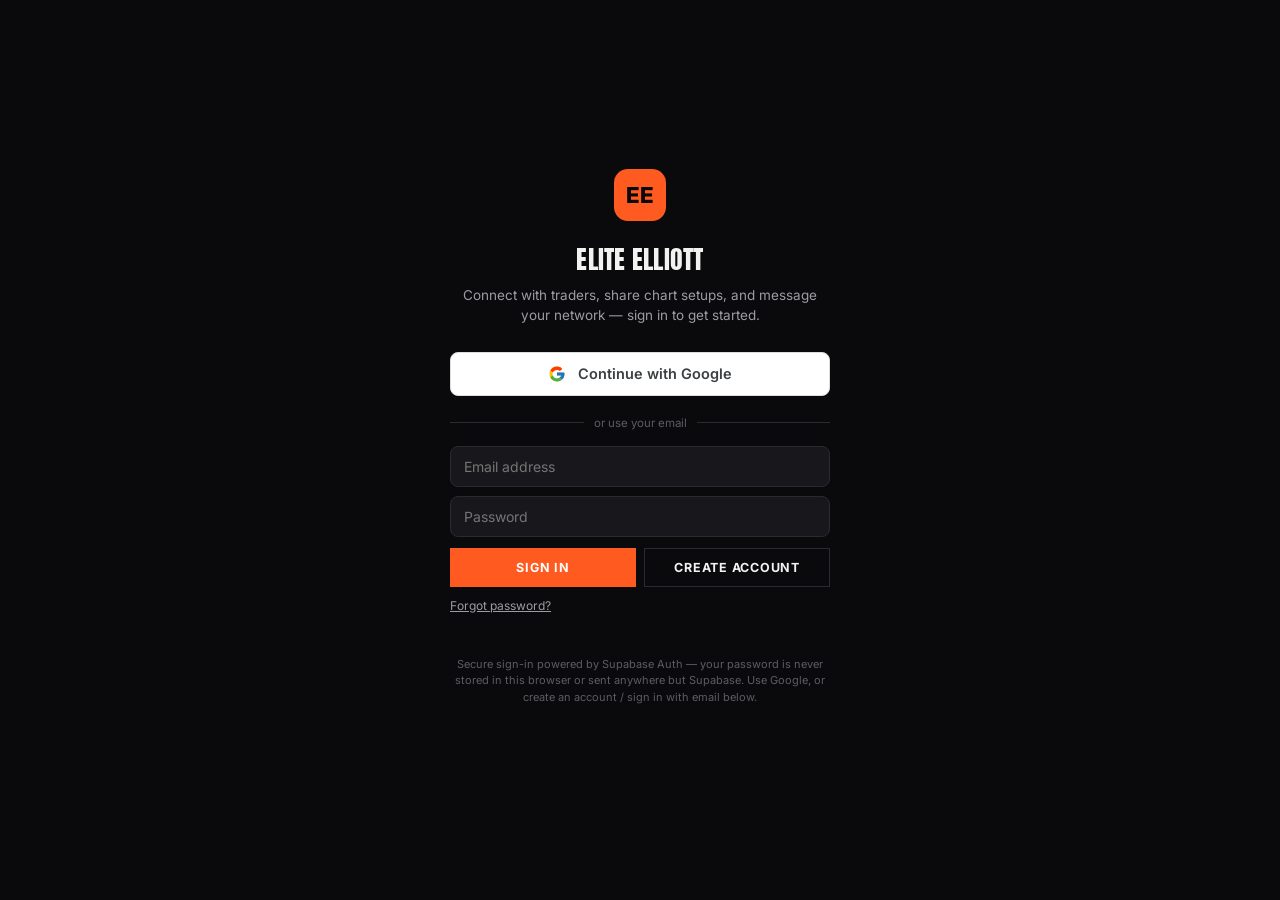
==== index.html @ ceb497a3 "Update index.html" ====
<!DOCTYPE html>
<html lang="en">
<head>
<meta charset="UTF-8">
<meta name="google-site-verification" content="NCbl5UBMCcDUeIVwaUk5B_vL5pGJD-7WPD8qa0A4CWs" />
<meta name="viewport" content="width=device-width, initial-scale=1, maximum-scale=1, viewport-fit=cover">
<meta name="theme-color" content="#0B0E11">
<title>Elite Elliott — Trader Network</title>
<meta name="description" content="Elite Elliott is a social network for traders — post chart calls with sentiment and timeframe, track your win rate over time, follow other traders, and chat in real time.">
<meta name="robots" content="index, follow">
<link rel="canonical" href="https://eliteelliottwave.netlify.app/">
<meta property="og:type" content="website">
<meta property="og:site_name" content="Elite Elliott">
<meta property="og:title" content="Elite Elliott — Trader Network">
<meta property="og:description" content="Post chart calls, track your win rate, and follow other traders — a social network built for traders.">
<meta property="og:url" content="https://eliteelliottwave.netlify.app/">
<meta name="twitter:card" content="summary">
<meta name="twitter:title" content="Elite Elliott — Trader Network">
<meta name="twitter:description" content="Post chart calls, track your win rate, and follow other traders.">
<link rel="icon" href="data:image/svg+xml,%3Csvg xmlns='http://www.w3.org/2000/svg' viewBox='0 0 100 100'%3E%3Ctext y='.85em' font-size='90'%3E%F0%9F%93%88%3C/text%3E%3C/svg%3E">
<link rel="preconnect" href="https://fonts.googleapis.com">
<link rel="preconnect" href="https://fonts.gstatic.com" crossorigin>
<link href="https://fonts.googleapis.com/css2?family=Anton&family=IBM+Plex+Mono:wght@400;500;600;700&family=Inter:wght@400;500;600;700;800&display=swap" rel="stylesheet">
<style>
  :root{
    --bg:#0A0A0C; --panel:#111114; --panel-2:#18181C; --line:#2A2A30; --line-soft:#1E1E23;
    --ink:#F2F2F0; --ink-dim:#9C9CA3; --ink-faint:#5C5C63;
    --bull:#3ECF7E; --bull-bg:rgba(62,207,126,.12);
    --bear:#FF4D3D; --bear-bg:rgba(255,77,61,.12);
    --neutral:#8A8A93; --neutral-bg:rgba(138,138,147,.14);
    --gold:#FF5A1F; --gold-2:#FF8A3D; --gold-ink:#0A0A0C;
    --radius:0px; --radius-sm:0px; --radius-lg:0px;
    --font-display:'Anton',Impact,'Arial Narrow',sans-serif;
    --font-body:'Inter',-apple-system,BlinkMacSystemFont,'Segoe UI',Roboto,sans-serif;
    --font-mono:'IBM Plex Mono','Roboto Mono','SFMono-Regular',Menlo,Consolas,monospace;
    --ease:cubic-bezier(.22,1,.36,1);
    --shadow-sm:0 1px 2px rgba(0,0,0,.4);
    --shadow-md:0 10px 30px rgba(0,0,0,.5);
    --shadow-lg:0 24px 70px rgba(0,0,0,.65);
    --shadow-gold:0 0 40px rgba(255,90,31,.35);
  }
  *,*::before,*::after{box-sizing:border-box;}
  html,body{height:100%;}
  html{scrollbar-color:var(--line) transparent; scrollbar-width:thin; scroll-behavior:smooth;}
  body{margin:0; background:var(--bg); color:var(--ink); font-family:var(--font-body); -webkit-tap-highlight-color:transparent;}
  button,input,textarea,select{font-family:inherit; color:inherit;}
  ::-webkit-scrollbar{width:8px; height:8px;} ::-webkit-scrollbar-thumb{background:var(--line); border-radius:4px;} ::-webkit-scrollbar-thumb:hover{background:var(--ink-faint);}
  :focus-visible{outline:2px solid var(--gold); outline-offset:2px; box-shadow:0 0 0 5px rgba(255,90,31,.2); border-radius:0;}
  @media (prefers-reduced-motion:reduce){ *{animation-duration:.01ms !important; transition-duration:.01ms !important;} }
  img{max-width:100%; display:block;}
  a{color:inherit;}

  .kicker{font-family:var(--font-mono); font-size:11px; letter-spacing:.16em; text-transform:uppercase; color:var(--gold); display:flex; align-items:center; gap:8px; margin-bottom:10px; font-weight:600;}
  .kicker::before{content:""; width:20px; height:2px; background:var(--gold); display:inline-block;}
  .reveal{opacity:0; transform:translateY(24px); transition:opacity .7s var(--ease), transform .7s var(--ease);}
  .reveal.in{opacity:1; transform:translateY(0);}
  .tagline-banner{font-family:var(--font-mono); font-size:12px; letter-spacing:.22em; text-transform:uppercase; color:var(--ink-dim); text-align:center;}
  .tagline-banner b{color:var(--gold);}

  header.topbar{position:sticky; top:0; z-index:30; background:rgba(10,10,12,.9); backdrop-filter:blur(14px) saturate(140%); -webkit-backdrop-filter:blur(14px) saturate(140%); border-bottom:1px solid var(--line);}
  .topbar-inner{max-width:1160px; margin:0 auto; padding:16px 24px; display:flex; align-items:center; justify-content:space-between; gap:16px;}
  .brand{display:flex; align-items:center; gap:10px;}
  .brand .mark{width:34px; height:34px; border-radius:0; background:var(--gold); color:var(--gold-ink); display:flex; align-items:center; justify-content:center; font-weight:400; font-size:16px; flex-shrink:0; font-family:var(--font-display);}
  .brand .name{font-weight:400; font-size:20px; letter-spacing:.01em; font-family:var(--font-display); text-transform:uppercase;}
  .brand .tag{font-size:10px; color:var(--ink-faint); margin-top:-1px; font-family:var(--font-mono); letter-spacing:.1em; text-transform:uppercase;}
  .top-actions{display:flex; align-items:center; gap:10px;}
  .btn{border:1px solid transparent; border-radius:0; padding:11px 20px; font-weight:700; font-size:12.5px; letter-spacing:.06em; text-transform:uppercase; cursor:pointer; display:inline-flex; align-items:center; gap:6px; transition:transform .15s var(--ease), opacity .15s, box-shadow .2s, background .15s, color .15s, border-color .15s;}
  .btn:active{transform:scale(.97);}
  .btn-gold{background:var(--gold); color:#fff; box-shadow:none;}
  .btn-gold:hover{background:var(--gold-2); box-shadow:var(--shadow-gold);}
  .btn-ghost{background:transparent; border:1px solid var(--line); color:var(--ink);}
  .btn-ghost:hover{border-color:var(--ink);}
  .btn-outline-bull{background:var(--bull-bg); color:var(--bull); border:1px solid rgba(62,207,126,.3);}
  .btn-outline-bear{background:var(--bear-bg); color:var(--bear); border:1px solid rgba(255,77,61,.3);}
  .btn-sm{padding:8px 14px; font-size:11px; border-radius:0;}
  .btn:disabled{opacity:.4; cursor:not-allowed; filter:none; box-shadow:none;}

  .icon-btn{position:relative; width:36px; height:36px; border-radius:0; border:1px solid var(--line); background:var(--panel); display:flex; align-items:center; justify-content:center; cursor:pointer; font-size:15px; flex-shrink:0; transition:border-color .15s, transform .15s var(--ease);}
  .icon-btn:hover{border-color:var(--gold);}
  .icon-btn:active{transform:scale(.92);}
  .icon-btn .dot{position:absolute; top:-2px; right:-2px; min-width:16px; height:16px; padding:0 3px; border-radius:8px; background:var(--bear); color:#fff; font-size:10px; font-weight:800; display:flex; align-items:center; justify-content:center; border:2px solid var(--bg);}
  .icon-btn .dot:empty{display:none;}

  .avatar{width:36px; height:36px; border-radius:0; display:flex; align-items:center; justify-content:center; font-weight:700; font-size:13px; color:#fff; flex-shrink:0; font-family:var(--font-display);}
  .avatar.sm{width:28px; height:28px; font-size:11px;}
  .avatar.lg{width:56px; height:56px; font-size:18px;}

  nav.tabs{max-width:1160px; margin:0 auto; padding:0 24px; display:flex; gap:4px; overflow-x:auto; border-bottom:1px solid var(--line-soft);}
  .tab-btn{border:none; background:none; padding:14px 16px; font-size:11.5px; font-weight:700; letter-spacing:.08em; text-transform:uppercase; color:var(--ink-faint); cursor:pointer; border-bottom:2px solid transparent; white-space:nowrap; display:flex; align-items:center; gap:6px; transition:color .15s, border-color .2s var(--ease); font-family:var(--font-mono);}
  .tab-btn:hover{color:var(--ink-dim);}
  .tab-btn.active{color:var(--ink); border-bottom-color:var(--gold);}
  .tab-badge{background:var(--bear); color:#fff; font-size:10px; font-weight:800; border-radius:8px; padding:1px 5px; min-width:16px; text-align:center;}

  .tape{overflow:hidden; white-space:nowrap; background:var(--panel); border-bottom:1px solid var(--line);}
  .tape-track{display:inline-flex; width:max-content; animation:tape-scroll 32s linear infinite; padding:9px 0;}
  .tape.empty .tape-track{animation:none;}
  @keyframes tape-scroll{ 0%{transform:translateX(0);} 100%{transform:translateX(-50%);} }
  .tape-seg{display:inline-flex; align-items:center; gap:7px; padding:0 22px; font-family:var(--font-mono); font-size:12px; border-right:1px solid var(--line-soft); color:var(--ink-dim);}
  .tape-seg b{color:var(--ink); font-weight:700;}
  .tape-seg.bull{color:var(--bull);} .tape-seg.bear{color:var(--bear);}

  main{max-width:1160px; margin:0 auto; padding:28px 24px 90px;}
  .panel{display:none;}
  .panel.active{display:block;}

  .wl-card{background:var(--panel); border:1px solid var(--line); border-radius:var(--radius); padding:12px 14px; margin-bottom:16px; box-shadow:var(--shadow-sm);}
  .wl-head{display:flex; align-items:center; justify-content:space-between; margin-bottom:10px;}
  .wl-head h4{margin:0; font-size:12px; text-transform:uppercase; letter-spacing:.5px; color:var(--ink-dim); font-weight:800;}
  .wl-row{display:flex; gap:8px; overflow-x:auto; padding-bottom:2px;}
  .wl-chip{flex-shrink:0; background:var(--panel-2); border:1px solid var(--line); border-radius:10px; padding:8px 12px; font-family:var(--font-mono); min-width:120px;}
  .wl-chip .t{font-size:12.5px; font-weight:800; display:flex; align-items:center; justify-content:space-between; gap:6px;}
  .wl-chip .t button{background:none; border:none; color:var(--ink-faint); cursor:pointer; font-size:12px; padding:0;}
  .wl-chip .p{font-size:11px; margin-top:2px;}
  .wl-chip .p.up{color:var(--bull);} .wl-chip .p.down{color:var(--bear);}
  .wl-chip .wl-spark{display:block; width:100%; height:40px; object-fit:cover; margin-top:6px; border-radius:4px; background:var(--panel); filter:invert(1) hue-rotate(180deg) contrast(1.15);}
  .wl-chip .wl-spark.hidden{display:none;}
  .wl-add{display:flex; gap:6px; margin-top:10px;}
  .wl-add input{flex:1; background:var(--panel-2); border:1px solid var(--line); border-radius:8px; padding:8px 10px; font-size:12.5px; font-family:var(--font-mono);}

  .filter-bar{display:flex; align-items:center; justify-content:space-between; gap:12px; flex-wrap:wrap; margin-bottom:20px;}
  .chip-row{display:flex; gap:8px; flex-wrap:wrap;}
  .chip{background:transparent; border:1px solid var(--line); color:var(--ink-dim); padding:8px 16px; border-radius:0; font-size:11.5px; font-weight:700; letter-spacing:.05em; text-transform:uppercase; cursor:pointer; transition:background .15s, color .15s, border-color .15s;}
  .chip:hover{border-color:var(--gold); color:var(--ink);}
  .chip.active{background:var(--ink); color:var(--bg); border-color:var(--ink);}
  .chip.active[data-s="bullish"]{background:var(--bull); border-color:var(--bull); color:#fff;}
  .chip.active[data-s="bearish"]{background:var(--bear); border-color:var(--bear); color:#fff;}
  .chip.active[data-s="neutral"]{background:var(--neutral); border-color:var(--neutral); color:#fff;}
  select.sort-select{background:var(--panel); border:1px solid var(--line); color:var(--ink); padding:9px 14px; border-radius:0; font-size:11.5px; font-weight:700; letter-spacing:.05em; text-transform:uppercase; font-family:var(--font-mono);}

  .feed{display:grid; grid-template-columns:repeat(auto-fill,minmax(280px,1fr)); gap:1px; background:var(--line);}
  .post-card{background:var(--panel); border:none; border-radius:0; overflow:hidden; cursor:pointer; display:flex; flex-direction:column; box-shadow:none; transition:box-shadow .2s;}
  .post-card:hover{transform:none; box-shadow:inset 0 0 0 2px var(--gold);}
  .post-thumb{position:relative; aspect-ratio:16/10; background:var(--panel-2); overflow:hidden;}
  .post-thumb img{width:100%; height:100%; object-fit:cover;}
  .sent-badge{position:absolute; top:10px; left:10px; font-family:var(--font-mono); font-size:12px; font-weight:700; padding:4px 9px; border-radius:6px; display:flex; align-items:center; gap:4px; backdrop-filter:blur(6px);}
  .sent-badge.bullish{background:rgba(63,107,78,.9); color:#fff;}
  .sent-badge.bearish{background:rgba(168,64,47,.9); color:#fff;}
  .sent-badge.neutral{background:rgba(107,103,92,.9); color:#fff;}
  .tf-badge{position:absolute; top:10px; right:10px; font-size:11px; font-weight:700; background:rgba(11,14,17,.75); color:#fff; padding:4px 8px; border-radius:6px;}
  .post-body{padding:12px 14px 14px; flex:1; display:flex; flex-direction:column; gap:8px;}
  .post-caption{font-size:13px; color:var(--ink-dim); line-height:1.4; display:-webkit-box; -webkit-line-clamp:2; -webkit-box-orient:vertical; overflow:hidden;}
  .post-meta{display:flex; align-items:center; justify-content:space-between; font-size:12px; color:var(--ink-faint); margin-top:auto;}
  .post-author{display:flex; align-items:center; gap:6px;}
  .post-stats{display:flex; gap:12px;}
  .post-stats span{display:flex; align-items:center; gap:4px;}

  .empty-state{text-align:center; padding:60px 20px; color:var(--ink-dim);}
  .empty-state .em{font-size:38px; margin-bottom:10px;}
  .hidden-note{grid-column:1/-1; text-align:center; font-size:12px; color:var(--ink-faint); padding:6px 0 2px;}

  .fab{position:fixed; right:24px; bottom:24px; z-index:35; background:var(--gold); color:#fff; border:none; border-radius:0; padding:15px 24px; font-weight:700; font-size:12.5px; letter-spacing:.06em; text-transform:uppercase; box-shadow:var(--shadow-lg), var(--shadow-gold); cursor:pointer; display:flex; align-items:center; gap:8px; transition:transform .18s var(--ease), background .18s;}
  .fab:hover{transform:translateY(-2px); background:var(--gold-2);}
  .fab:active{transform:scale(.95);}

  .section-title{font-family:var(--font-mono); font-size:11px; text-transform:uppercase; letter-spacing:.14em; color:var(--gold); font-weight:700; margin:34px 0 16px; display:flex; align-items:center; gap:8px;}
  .section-title::before{content:""; width:20px; height:2px; background:var(--gold); display:inline-block;}
  .section-title:first-child{margin-top:0;}
  .search-box{display:flex; align-items:center; gap:8px; background:var(--panel); border:1px solid var(--line); border-radius:var(--radius-sm); padding:10px 13px; margin-bottom:6px;}
  .search-box input{flex:1; background:none; border:none; font-size:14px;}
  .search-box input:focus{outline:none;}

  .person-row{display:flex; align-items:center; gap:12px; background:var(--panel); border:1px solid var(--line); border-radius:0; padding:14px 16px; margin-bottom:0; margin-top:-1px; transition:border-color .15s;}
  .person-row:hover{border-color:var(--gold); position:relative; z-index:1;}
  .person-info{flex:1; min-width:0;}
  .person-info .pn{font-weight:700; font-size:14px; display:flex; align-items:center; gap:6px;}
  .person-info .ph{font-size:12px; color:var(--ink-faint); font-family:var(--font-mono);}
  .person-info .pb{font-size:12px; color:var(--ink-dim); margin-top:2px; overflow:hidden; text-overflow:ellipsis; white-space:nowrap;}
  .person-actions{display:flex; gap:6px; flex-shrink:0;}
  .online-dot{width:8px; height:8px; border-radius:50%; background:var(--bull); display:inline-block; flex-shrink:0;}

  .people-grid{display:grid; grid-template-columns:repeat(auto-fill,minmax(230px,1fr)); gap:1px; background:var(--line);}
  .person-card{background:var(--panel); border:none; border-radius:0; padding:24px 16px; text-align:center; box-shadow:none; transition:box-shadow .2s;}
  .person-card:hover{transform:none; box-shadow:inset 0 0 0 2px var(--gold);}
  .person-card .avatar{margin:0 auto 10px;}
  .person-card .pn{font-weight:700; font-size:14px;}
  .person-card .ph{font-size:11.5px; color:var(--ink-faint); font-family:var(--font-mono); margin-bottom:6px;}
  .person-card .pb{font-size:12px; color:var(--ink-dim); line-height:1.4; margin-bottom:12px; min-height:34px;}

  .convo-row{display:flex; align-items:center; gap:12px; padding:12px 8px; border-radius:var(--radius-sm); cursor:pointer; margin-bottom:2px;}
  .convo-row:hover{background:var(--panel-2);}
  .convo-info{flex:1; min-width:0;}
  .convo-info .cn{font-weight:700; font-size:14px; display:flex; align-items:center; justify-content:space-between; gap:8px;}
  .convo-info .cn .ctime{font-weight:500; font-size:11px; color:var(--ink-faint);}
  .convo-info .clast{font-size:12.5px; color:var(--ink-dim); overflow:hidden; text-overflow:ellipsis; white-space:nowrap; margin-top:1px;}
  .convo-row.unread .clast{color:var(--ink); font-weight:600;}
  .unread-dot{width:9px; height:9px; border-radius:50%; background:var(--gold); flex-shrink:0;}

  .chat-thread{display:flex; flex-direction:column; gap:10px;}
  .msg-bubble{max-width:78%; padding:9px 13px; border-radius:14px; font-size:13.5px; line-height:1.4;}
  .msg-row{display:flex;}
  .msg-row.me{justify-content:flex-end;}
  .msg-row.me .msg-bubble{background:var(--gold); color:var(--gold-ink); border-bottom-right-radius:4px;}
  .msg-row.them .msg-bubble{background:var(--panel-2); border:1px solid var(--line); border-bottom-left-radius:4px;}
  .msg-time{font-size:10px; color:var(--ink-faint); margin-top:3px; display:block;}
  .msg-row.me .msg-time{text-align:right;}
  .typing-row{display:flex; align-items:center; gap:4px; padding:9px 13px; background:var(--panel-2); border:1px solid var(--line); border-radius:14px; width:fit-content;}
  .typing-row span{width:6px; height:6px; border-radius:50%; background:var(--ink-faint); animation:tp 1.2s infinite ease-in-out;}
  .typing-row span:nth-child(2){animation-delay:.2s;} .typing-row span:nth-child(3){animation-delay:.4s;}
  @keyframes tp{0%,60%,100%{opacity:.3; transform:translateY(0);} 30%{opacity:1; transform:translateY(-3px);}}

  .overlay-bg{position:fixed; inset:0; background:rgba(0,0,0,.6); backdrop-filter:blur(3px); -webkit-backdrop-filter:blur(3px); z-index:40; opacity:0; pointer-events:none; transition:opacity .2s;}
  .overlay-bg.show{opacity:1; pointer-events:auto;}
  .modal{position:fixed; left:50%; bottom:0; transform:translate(-50%,100%); width:100%; max-width:560px; max-height:90vh; background:var(--bg); border:1px solid var(--line); border-radius:var(--radius-lg) var(--radius-lg) 0 0; z-index:41; display:flex; flex-direction:column; transition:transform .28s var(--ease), opacity .2s, visibility 0s .28s; opacity:0; visibility:hidden; pointer-events:none; box-shadow:var(--shadow-lg);}
  .modal.show{transform:translate(-50%,0); opacity:1; visibility:visible; pointer-events:auto; transition:transform .28s var(--ease), opacity .2s;}
  @media(min-width:640px){ .modal{bottom:50%; transform:translate(-50%,150%); border-radius:var(--radius-lg);} .modal.show{transform:translate(-50%,50%);} }
  .modal-head{display:flex; align-items:center; justify-content:space-between; padding:16px 18px; border-bottom:1px solid var(--line); flex-shrink:0;}
  .modal-head .mh-info{display:flex; align-items:center; gap:10px; min-width:0;}
  .modal-head h3{margin:0; font-size:17px; font-weight:800; overflow:hidden; text-overflow:ellipsis; white-space:nowrap;}
  .modal-head .mh-sub{font-size:11px; color:var(--ink-faint); margin-top:1px;}
  .modal-body{overflow-y:auto; padding:18px; flex:1;}
  .modal-foot{padding:10px 12px; border-top:1px solid var(--line); flex-shrink:0; display:flex; gap:8px; align-items:center;}
  .modal-foot input{flex:1; background:var(--panel); border:1px solid var(--line); border-radius:20px; padding:11px 15px; font-size:14px;}
  .close-x{background:var(--panel-2); border:none; width:32px; height:32px; border-radius:50%; font-size:15px; cursor:pointer; flex-shrink:0;}

  .field{margin-bottom:14px;}
  .field label{display:block; font-size:12px; font-weight:700; color:var(--ink-dim); text-transform:uppercase; letter-spacing:.4px; margin-bottom:6px;}
  .field input[type=text], .field textarea{width:100%; background:var(--panel); border:1px solid var(--line); border-radius:var(--radius-sm); padding:11px 13px; font-size:14px; transition:border-color .15s;}
  .field input[type=text]:focus, .field textarea:focus{outline:none; border-color:var(--gold);}
  .field textarea{resize:vertical; min-height:70px;}
  .field .static-val{display:flex; align-items:center; gap:8px; background:var(--panel); border:1px solid var(--line); border-radius:var(--radius-sm); padding:9px 13px; font-size:14px; color:var(--ink-dim);}
  .seg-control{display:flex; gap:8px;}
  .seg-btn{flex:1; padding:10px; border-radius:var(--radius-sm); border:1px solid var(--line); background:var(--panel); color:var(--ink-dim); font-weight:700; font-size:13px; cursor:pointer; text-align:center; transition:background .15s, color .15s, border-color .15s, transform .1s var(--ease);}
  .seg-btn:hover{border-color:var(--ink-faint);}
  .seg-btn:active{transform:scale(.97);}
  .seg-btn.sel[data-s="bullish"]{background:var(--bull); border-color:var(--bull); color:#fff;}
  .seg-btn.sel[data-s="bearish"]{background:var(--bear); border-color:var(--bear); color:#fff;}
  .seg-btn.sel[data-s="neutral"]{background:var(--neutral); border-color:var(--neutral); color:#fff;}
  .tf-grid{display:grid; grid-template-columns:repeat(4,1fr); gap:6px;}
  .tf-btn{padding:8px 4px; border-radius:var(--radius-sm); border:1px solid var(--line); background:var(--panel); color:var(--ink-dim); font-size:12px; font-weight:700; cursor:pointer; transition:background .15s, color .15s, border-color .15s;}
  .tf-btn:hover{border-color:var(--ink-faint);}
  .tf-btn.sel{background:var(--ink); color:var(--bg); border-color:var(--ink);}

  .drop-zone{border:2px dashed var(--line); border-radius:var(--radius); text-align:center; padding:26px 14px; cursor:pointer; background:var(--panel); transition:border-color .15s, background .15s;}
  .drop-zone:hover{border-color:var(--gold); background:var(--panel-2);}
  .drop-zone.has-img{padding:0; border-style:solid;}
  .drop-zone img{width:100%; border-radius:var(--radius); max-height:280px; object-fit:contain; background:#fff;}
  .drop-zone .dz-label{color:var(--ink-dim); font-size:13px;}
  .drop-zone .dz-label .em{font-size:26px; display:block; margin-bottom:6px;}

  .detail-img{width:100%; border-radius:var(--radius-sm); background:#fff; cursor:zoom-in; margin-bottom:14px;}
  .badge-row{display:flex; gap:8px; margin-bottom:12px; flex-wrap:wrap;}
  .badge{font-size:12px; font-weight:700; padding:5px 10px; border-radius:6px; font-family:var(--font-mono);}
  .badge.bullish{background:var(--bull-bg); color:var(--bull);} .badge.bearish{background:var(--bear-bg); color:var(--bear);} .badge.neutral{background:var(--neutral-bg); color:var(--neutral);}
  .badge.tf{background:var(--panel-2); color:var(--ink-dim);}
  .detail-caption{font-size:14.5px; line-height:1.55; color:var(--ink); margin-bottom:16px; white-space:pre-wrap;}
  .detail-actions{display:flex; gap:8px; margin-bottom:18px; flex-wrap:wrap;}
  .author-row{font-size:12px; color:var(--ink-faint); margin-bottom:14px; display:flex; align-items:center; gap:8px;}
  .comments-title{font-size:13px; font-weight:800; text-transform:uppercase; letter-spacing:.4px; color:var(--ink-dim); margin:0 0 10px;}
  .comment{background:var(--panel); border-radius:var(--radius-sm); padding:10px 12px; margin-bottom:8px;}
  .comment .ca{font-size:12.5px; font-weight:700; color:var(--gold);}
  .comment .ct{font-size:11px; color:var(--ink-faint); margin-left:6px;}
  .comment .cb{font-size:13.5px; margin-top:3px; line-height:1.4;}
  .comment-form{display:flex; gap:8px; margin-top:10px;}
  .comment-form input{flex:1; background:var(--panel); border:1px solid var(--line); border-radius:20px; padding:10px 15px; font-size:14px;}

  .lightbox{position:fixed; inset:0; background:rgba(0,0,0,.92); z-index:60; display:none; align-items:center; justify-content:center; padding:20px;}
  .lightbox.show{display:flex;}
  .lightbox img{max-width:100%; max-height:100%; border-radius:8px;}
  .lightbox-close{position:absolute; top:18px; right:18px; background:var(--panel-2); border:none; color:#fff; width:38px; height:38px; border-radius:50%; font-size:16px; cursor:pointer;}

  .toast{position:fixed; bottom:26px; left:50%; transform:translateX(-50%) translateY(10px); background:var(--panel-2); border:1px solid var(--line); padding:10px 18px; border-radius:20px; font-size:13px; font-weight:600; z-index:80; opacity:0; transition:opacity .2s, transform .2s; pointer-events:none; max-width:90vw; text-align:center;}
  .toast.show{opacity:1; transform:translateX(-50%) translateY(0);}
  .loading{text-align:center; padding:60px 0; color:var(--ink-faint);}

  .login-gate{position:fixed; inset:0; background:var(--bg); z-index:100; display:flex; align-items:center; justify-content:center; padding:20px;}
  .login-gate.hide{display:none;}
  .login-card{width:100%; max-width:380px; text-align:center;}
  .login-card .mark{width:52px; height:52px; font-size:22px; margin:0 auto 18px;}
  .login-card h2{margin:0 0 6px; font-size:26px; font-weight:400; font-family:var(--font-display); text-transform:uppercase; letter-spacing:.01em;}
  .login-card p{margin:0 0 26px; font-size:13.5px; color:var(--ink-dim); line-height:1.5;}
  .gsi-btn{width:100%; background:#fff; color:#3c4043; border:1px solid #dadce0; border-radius:8px; padding:12px 16px; font-size:14.5px; font-weight:600; cursor:pointer; display:flex; align-items:center; justify-content:center; gap:12px; transition:box-shadow .15s;}
  .gsi-btn:hover{box-shadow:0 1px 6px rgba(0,0,0,.35);}
  .login-note{margin-top:16px !important; font-size:11px !important; color:var(--ink-faint) !important; line-height:1.5;}

  .login-divider{display:flex; align-items:center; gap:10px; margin:20px 0 16px; color:var(--ink-faint); font-size:11.5px;}
  .login-divider::before, .login-divider::after{content:""; flex:1; height:1px; background:var(--line);}
  .email-login-form{display:flex; flex-direction:column; gap:9px; text-align:left;}
  .email-login-form input{width:100%; background:var(--panel-2); border:1px solid var(--line); border-radius:8px; padding:11px 13px; font-size:14px;}
  .email-login-form input:focus{outline:none; border-color:var(--gold);}
  .email-login-actions{display:flex; gap:8px; margin-top:2px;}
  .email-forgot-link{background:none; border:none; color:var(--ink-dim); font-size:12px; text-decoration:underline; cursor:pointer; padding:2px 0; align-self:flex-start;}
  .email-login-msg{font-size:12px; min-height:16px; color:var(--bear);}
  .email-login-msg.ok{color:var(--bull);}

  .acct-overlay{position:fixed; inset:0; background:rgba(0,0,0,.5); backdrop-filter:blur(3px); -webkit-backdrop-filter:blur(3px); z-index:101; display:none; align-items:center; justify-content:center; padding:20px; opacity:0; transition:opacity .18s;}
  .acct-overlay.show{display:flex; opacity:1;}
  .acct-card{width:100%; max-width:340px; background:#fff; color:#202124; border-radius:12px; overflow:hidden; box-shadow:0 4px 30px rgba(0,0,0,.5); animation:acct-in .18s var(--ease);}
  @keyframes acct-in{ from{transform:scale(.96); opacity:0;} to{transform:scale(1); opacity:1;} }
  .acct-head{padding:22px 24px 14px; text-align:center;}
  .acct-head svg{margin-bottom:8px;}
  .acct-head h4{margin:0 0 4px; font-size:16px; font-weight:500;}
  .acct-head p{margin:0; font-size:12.5px; color:#5f6368;}
  .acct-row{display:flex; align-items:center; gap:14px; padding:11px 24px; cursor:pointer;}
  .acct-row:hover{background:#f1f3f4;}
  .acct-row .an{font-size:14px; font-weight:500;}
  .acct-row .ae{font-size:12.5px; color:#5f6368;}
  .acct-other{display:flex; align-items:center; gap:14px; padding:13px 24px; cursor:pointer; border-top:1px solid #e8eaed;}
  .acct-other .oi{width:32px; height:32px; border-radius:50%; background:#f1f3f4; display:flex; align-items:center; justify-content:center; font-size:16px; color:#5f6368; flex-shrink:0;}
  .acct-manual{padding:16px 24px 22px; border-top:1px solid #e8eaed; display:none;}
  .acct-manual.show{display:block;}
  .acct-manual input{width:100%; background:#f1f3f4; border:1px solid transparent; border-radius:6px; padding:10px 12px; font-size:13.5px; margin-bottom:8px; color:#202124;}
  .acct-manual button{width:100%; background:#1a73e8; color:#fff; border:none; border-radius:6px; padding:10px; font-size:13.5px; font-weight:600; cursor:pointer;}
  .acct-foot{padding:12px 24px 20px; font-size:11px; color:#80868b; text-align:center; border-top:1px solid #e8eaed;}

  .home-hero{position:relative; display:flex; flex-direction:column; align-items:center; text-align:center; padding:90px 16px 64px; margin-bottom:0; border-radius:0; background:radial-gradient(120% 100% at 50% -10%, #1a1210 0%, var(--bg) 62%); overflow:hidden; border:none; border-bottom:1px solid var(--line);}
  .hero-bg-video{position:absolute; inset:0; width:100%; height:100%; object-fit:cover; z-index:0; opacity:.4; pointer-events:none;}
  .hero-bg-overlay{position:absolute; inset:0; z-index:1; background:linear-gradient(180deg, rgba(10,10,12,.55) 0%, rgba(10,10,12,.75) 55%, var(--bg) 100%); pointer-events:none;}
  .home-hero > *:not(.hero-bg-video):not(.hero-bg-overlay){position:relative; z-index:2;}
  .logo3d-wrap{width:150px; height:150px; margin-bottom:30px; perspective:900px;}
  .logo3d{width:100%; height:100%; position:relative; transform-style:preserve-3d; animation:logo3d-spin 10s linear infinite;}
  @keyframes logo3d-spin{ 0%{transform:rotateY(0deg) rotateX(10deg);} 100%{transform:rotateY(360deg) rotateX(10deg);} }
  .logo3d .face{position:absolute; inset:0; border-radius:0; display:flex; align-items:center; justify-content:center; font-weight:400; font-family:var(--font-display); font-size:44px; color:#fff; backface-visibility:hidden;}
  .logo3d .face.front{background:linear-gradient(155deg,var(--gold-2),var(--gold)); transform:translateZ(30px); box-shadow:0 0 60px rgba(255,90,31,.4);}
  .logo3d .face.back{background:linear-gradient(155deg,#8f2e0d,#5c1c08); transform:rotateY(180deg) translateZ(30px);}
  .logo3d .edge{position:absolute; left:50%; top:50%; width:60px; height:150px; background:linear-gradient(90deg,#5c1c08,var(--gold),#5c1c08); transform-origin:center;}
  .home-hero .kicker{justify-content:center;}
  .home-hero h1{margin:0 0 16px; font-size:clamp(38px,7vw,72px); font-weight:400; letter-spacing:.01em; font-family:var(--font-display); text-transform:uppercase; line-height:1; color:var(--ink);}
  .home-hero p{margin:0; color:var(--ink-dim); font-size:15px; max-width:480px; line-height:1.65;}
  .hero-scroll-cue{margin-top:48px; display:flex; flex-direction:column; align-items:center; gap:8px; font-family:var(--font-mono); font-size:10px; letter-spacing:.16em; text-transform:uppercase; color:var(--gold); animation:cue-bob 2.2s ease-in-out infinite;}
  .hero-scroll-cue::after{content:""; width:1px; height:30px; background:var(--gold);}
  @keyframes cue-bob{ 0%,100%{transform:translateY(0); opacity:.6;} 50%{transform:translateY(6px); opacity:1;} }
  .hero-meta-row{margin-top:30px;}
  .hero-meta-row b{color:var(--gold);}

  .home-section{margin-bottom:68px; padding-top:8px;}
  .social-grid{display:grid; grid-template-columns:repeat(auto-fill,minmax(150px,1fr)); gap:1px; background:var(--line);}
  .social-link{display:flex; align-items:center; gap:10px; background:var(--panel); border:none; border-radius:0; padding:16px; text-decoration:none; transition:background .15s;}
  .social-link:hover{background:var(--panel-2);}
  .social-link .si{width:32px; height:32px; border-radius:0; display:flex; align-items:center; justify-content:center; font-size:15px; flex-shrink:0; color:#fff;}
  .social-link .sl-name{font-size:13px; font-weight:700; color:var(--ink); text-transform:uppercase; letter-spacing:.03em;}
  .social-link .sl-sub{font-size:10.5px; color:var(--ink-faint); font-family:var(--font-mono);}

  .acct-security-card{background:var(--panel); border:1px solid var(--line); border-radius:var(--radius); padding:16px;}
  .acct-security-card .asc-row{display:flex; gap:8px; margin-top:10px;}
  .acct-security-card .asc-row input{flex:1; background:var(--panel-2); border:1px solid var(--line); border-radius:8px; padding:10px 12px; font-size:13.5px;}
  .asc-current{font-size:12px; color:var(--ink-dim); margin-top:8px; display:flex; align-items:center; gap:6px;}
  .asc-note{font-size:11px; color:var(--ink-faint); margin-top:10px; line-height:1.5;}

  .news-grid{display:grid; grid-template-columns:repeat(auto-fill,minmax(260px,1fr)); gap:1px; background:var(--line);}
  .news-card{background:var(--panel); border:none; border-radius:0; overflow:hidden; text-decoration:none; display:flex; flex-direction:column; box-shadow:none; transition:box-shadow .2s;}
  .news-card:hover{transform:none; box-shadow:inset 0 0 0 2px var(--gold);}
  .news-card img{width:100%; aspect-ratio:16/9; object-fit:cover; background:var(--panel-2); filter:contrast(1.08) saturate(1.05);}
  .news-card .nc-body{padding:18px 20px 22px;}
  .news-card .nc-src{font-size:10px; color:var(--gold); font-weight:700; text-transform:uppercase; letter-spacing:.12em; font-family:var(--font-mono);}
  .news-card .nc-title{font-size:16px; font-weight:400; font-family:var(--font-display); text-transform:uppercase; color:var(--ink); line-height:1.25; margin:9px 0 9px; letter-spacing:.01em;}
  .news-card .nc-time{font-size:11px; color:var(--ink-faint);}
  .news-source-tabs{display:flex; gap:8px; margin-bottom:14px; flex-wrap:wrap;}

  .trend-list{display:flex; flex-direction:column; gap:0; border-top:1px solid var(--line);}
  .trend-row{display:flex; align-items:center; gap:12px; background:var(--panel); border:none; border-bottom:1px solid var(--line); border-radius:0; padding:16px 4px; transition:background .15s;}
  .trend-row:hover{background:var(--panel-2);}
  .trend-rank{width:26px; height:26px; border-radius:50%; background:var(--panel-2); display:flex; align-items:center; justify-content:center; font-weight:800; font-size:12px; color:var(--ink-dim); flex-shrink:0;}
  .trend-row.r1 .trend-rank{background:var(--gold); color:var(--gold-ink);}
  .trend-row.r2 .trend-rank{background:#8A94A3; color:#0B0E11;}
  .trend-row.r3 .trend-rank{background:#8f6d04; color:#fff;}
  .trend-main{flex:1; min-width:0;}
  .trend-main .tt{font-weight:800; font-size:14.5px; font-family:var(--font-mono);}
  .trend-main .tm{font-size:11.5px; color:var(--ink-faint);}
  .trend-score{text-align:right; font-family:var(--font-mono);}
  .trend-score .ts-val{font-weight:800; font-size:14px;}
  .trend-score .ts-lbl{font-size:10px; color:var(--ink-faint); text-transform:uppercase;}

  .pw-reset-card{width:100%; max-width:340px; background:var(--panel); color:var(--ink); border:1px solid var(--line); border-radius:var(--radius); padding:24px; box-shadow:var(--shadow-lg);}
  .pw-reset-card h4{margin:0 0 6px; font-size:17px;}
  .pw-reset-card p{margin:0 0 16px; font-size:12.5px; color:var(--ink-dim); line-height:1.5;}
  .pw-reset-card input{width:100%; background:var(--panel-2); border:1px solid var(--line); border-radius:8px; padding:11px 13px; font-size:14px; margin-bottom:10px;}
  .subtab-row{display:flex; gap:6px; margin-bottom:14px;}
  .subtab-btn{flex:1; background:var(--panel); border:1px solid var(--line); color:var(--ink-dim); padding:9px 6px; border-radius:var(--radius-sm); font-size:12.5px; font-weight:700; cursor:pointer; text-align:center; transition:background .15s, color .15s, border-color .15s;}
  .subtab-btn:hover{border-color:var(--ink-faint);}
  .subtab-btn.active{background:var(--ink); color:var(--bg); border-color:var(--ink);}
  .follow-sub{display:none;}
  .follow-sub.active{display:block;}

  .feature-panel{display:grid; grid-template-columns:1fr 1fr; gap:48px; align-items:center; margin-bottom:80px;}
  .feature-panel.rev .fp-media{order:2;}
  .feature-panel.rev .fp-copy{order:1;}
  .fp-media{position:relative; aspect-ratio:4/3; overflow:hidden; border:1px solid var(--line); background:var(--panel);}
  .fp-media img{width:100%; height:100%; object-fit:cover; display:block; filter:contrast(1.08) saturate(1.05);}
  .fp-media::after{content:""; position:absolute; inset:0; background:linear-gradient(160deg, rgba(255,90,31,.15), transparent 55%); pointer-events:none;}
  .fp-copy .kicker{margin-bottom:12px;}
  .fp-copy h3{margin:0 0 14px; font-size:clamp(22px,3vw,32px); font-weight:400; font-family:var(--font-display); text-transform:uppercase; letter-spacing:.01em; color:var(--ink); line-height:1.1;}
  .fp-copy p{margin:0; font-size:14.5px; line-height:1.7; color:var(--ink-dim);}
  .fp-copy p + p{margin-top:12px;}
  @media (max-width:760px){ .feature-panel, .feature-panel.rev{grid-template-columns:1fr;} .feature-panel.rev .fp-media{order:1;} .feature-panel.rev .fp-copy{order:2;} }

  .cta-banner{text-align:center; padding:64px 24px; margin:0 0 80px; border-top:1px solid var(--line); border-bottom:1px solid var(--line); background:radial-gradient(120% 140% at 50% 0%, rgba(255,90,31,.08), transparent 60%);}
  .cta-banner .kicker{justify-content:center;}
  .cta-banner h2{margin:0 0 22px; font-size:clamp(24px,4vw,40px); font-weight:400; font-family:var(--font-display); text-transform:uppercase; color:var(--ink); letter-spacing:.01em;}
  .cta-banner .btn{padding:14px 34px; font-size:13px;}

  .testimonial-strip{margin-bottom:80px;}
  .testimonial-strip h3{text-align:center; font-size:15px; font-weight:400; color:var(--ink-dim); max-width:640px; margin:0 auto 36px; line-height:1.6; font-family:var(--font-body);}
  .testimonial-grid{display:grid; grid-template-columns:repeat(auto-fit,minmax(260px,1fr)); gap:1px; background:var(--line); border:1px solid var(--line);}
  .testimonial-card{background:var(--panel); padding:26px 24px; display:flex; flex-direction:column; gap:14px;}
  .testimonial-card .tq{font-size:13.5px; line-height:1.7; color:var(--ink); font-style:normal;}
  .testimonial-card .tq::before{content:"“"; color:var(--gold); font-family:var(--font-display); font-size:22px; line-height:0; display:inline-block; margin-right:2px; vertical-align:-2px;}
  .testimonial-card .ta{margin-top:auto; font-size:11.5px; font-family:var(--font-mono); color:var(--ink-faint); border-top:1px solid var(--line-soft); padding-top:12px;}
  .testimonial-card .ta b{color:var(--gold); display:block; font-family:var(--font-body); font-weight:700; font-size:12.5px; margin-bottom:2px;}

  .site-footer{border-top:1px solid var(--line); background:var(--panel); margin-top:40px;}
  .footer-inner{max-width:1160px; margin:0 auto; padding:48px 24px 32px; display:grid; grid-template-columns:1.4fr 1fr 1fr; gap:32px;}
  .footer-brand .brand{margin-bottom:10px;}
  .footer-brand p{font-size:12.5px; color:var(--ink-faint); line-height:1.6; max-width:280px;}
  .footer-col h5{margin:0 0 14px; font-size:11px; text-transform:uppercase; letter-spacing:.12em; color:var(--ink-dim); font-family:var(--font-mono); font-weight:700;}
  .footer-col ul{list-style:none; margin:0; padding:0; display:flex; flex-direction:column; gap:10px;}
  .footer-col a{font-size:13px; color:var(--ink-dim); text-decoration:none; transition:color .15s;}
  .footer-col a:hover{color:var(--gold);}
  .footer-bottom{max-width:1160px; margin:0 auto; padding:20px 24px 28px; border-top:1px solid var(--line-soft); display:flex; align-items:center; justify-content:space-between; gap:12px; flex-wrap:wrap; font-family:var(--font-mono); font-size:11px; color:var(--ink-faint); letter-spacing:.04em;}
  .footer-social{display:flex; gap:10px;}
  .footer-social a{width:30px; height:30px; border:1px solid var(--line); display:flex; align-items:center; justify-content:center; color:var(--ink-dim); text-decoration:none; font-size:13px; transition:border-color .15s, color .15s;}
  .footer-social a:hover{border-color:var(--gold); color:var(--gold);}
  @media (max-width:700px){ .footer-inner{grid-template-columns:1fr; gap:28px;} }

  /* Portfolio panel improvements */
  #portfolio-frame {
    border-radius: 8px;
    box-shadow: 0 4px 24px rgba(0,0,0,.5);
    border: 1px solid var(--line);
    background: var(--bg);
  }
</style>
</head>
<body>

<!-- ============= LOGIN GATE ============= -->
<div class="login-gate" id="login-gate">
  <div class="login-card">
    <div class="mark" style="border-radius:14px; background:var(--gold); color:var(--gold-ink); display:flex; align-items:center; justify-content:center; font-weight:800;">EE</div>
    <h2>Elite Elliott</h2>
    <p>Connect with traders, share chart setups, and message your network — sign in to get started.</p>
    <button class="gsi-btn" onclick="googleSignIn()">
      <svg width="18" height="18" viewBox="0 0 48 48"><path fill="#FFC107" d="M43.6 20.5H42V20H24v8h11.3C33.7 32.9 29.3 36 24 36c-6.6 0-12-5.4-12-12s5.4-12 12-12c3.1 0 5.9 1.2 8 3.1l5.7-5.7C34.6 6.1 29.6 4 24 4 12.9 4 4 12.9 4 24s8.9 20 20 20 20-8.9 20-20c0-1.3-.1-2.7-.4-3.5z"/><path fill="#FF3D00" d="M6.3 14.7l6.6 4.8C14.6 16 19 13 24 13c3.1 0 5.9 1.2 8 3.1l5.7-5.7C34.6 6.1 29.6 4 24 4 16.3 4 9.7 8.3 6.3 14.7z"/><path fill="#4CAF50" d="M24 44c5.2 0 9.9-2 13.4-5.2l-6.2-5.2c-2 1.4-4.6 2.3-7.2 2.3-5.3 0-9.6-3.4-11.2-8l-6.5 5C9.5 39.6 16.2 44 24 44z"/><path fill="#1976D2" d="M43.6 20.5H42V20H24v8h11.3c-.8 2.3-2.3 4.3-4.1 5.6l6.2 5.2C40.5 36.4 44 30.9 44 24c0-1.3-.1-2.7-.4-3.5z"/></svg>
      Continue with Google
    </button>

    <div class="login-divider"><span>or use your email</span></div>

    <div class="email-login-form" id="email-login-form">
      <input type="email" id="email-login-email" placeholder="Email address" autocomplete="email">
      <input type="password" id="email-login-password" placeholder="Password" autocomplete="current-password">
      <div class="email-login-actions">
        <button class="btn btn-gold" style="flex:1; justify-content:center;" onclick="emailSignIn()">Sign in</button>
        <button class="btn btn-ghost" style="flex:1; justify-content:center;" onclick="emailSignUp()">Create account</button>
      </div>
      <button class="email-forgot-link" onclick="emailForgotPassword()">Forgot password?</button>
      <div class="email-login-msg" id="email-login-msg"></div>
    </div>

    <p class="login-note">Secure sign-in powered by Supabase Auth — your password is never stored in this browser or sent anywhere but Supabase. Use Google, or create an account / sign in with email below.</p>
  </div>
</div>

<!-- USERNAME SETUP GATE -->
<div class="login-gate hide" id="username-gate">
  <div class="login-card">
    <div class="mark" style="border-radius:14px; background:var(--gold); color:var(--gold-ink); display:flex; align-items:center; justify-content:center; font-weight:800;">EE</div>
    <h2>Choose your username</h2>
    <p>Pick a display name and a unique username — this is how other traders will find and tag you.</p>

    <div class="email-login-form">
      <input type="text" id="ug-name" placeholder="Display name" maxlength="40">
      <input type="text" id="ug-handle" placeholder="username" maxlength="20" oninput="this.value=this.value.toLowerCase().replace(/[^a-z0-9_]/g,'')">
      <div class="email-login-actions">
        <button class="btn btn-gold" style="flex:1; justify-content:center;" onclick="submitUsernameSetup()">Continue</button>
      </div>
      <div class="email-login-msg" id="ug-msg"></div>
    </div>

    <p class="login-note">Letters, numbers, and underscores only. You can change this later from Home.</p>
  </div>
</div>

<div class="acct-overlay" id="acct-overlay">
  <div class="acct-card">
    <div class="acct-head">
      <svg width="24" height="24" viewBox="0 0 48 48"><path fill="#FFC107" d="M43.6 20.5H42V20H24v8h11.3C33.7 32.9 29.3 36 24 36c-6.6 0-12-5.4-12-12s5.4-12 12-12c3.1 0 5.9 1.2 8 3.1l5.7-5.7C34.6 6.1 29.6 4 24 4 12.9 4 4 12.9 4 24s8.9 20 20 20 20-8.9 20-20c0-1.3-.1-2.7-.4-3.5z"/><path fill="#FF3D00" d="M6.3 14.7l6.6 4.8C14.6 16 19 13 24 13c3.1 0 5.9 1.2 8 3.1l5.7-5.7C34.6 6.1 29.6 4 24 4 16.3 4 9.7 8.3 6.3 14.7z"/><path fill="#4CAF50" d="M24 44c5.2 0 9.9-2 13.4-5.2l-6.2-5.2c-2 1.4-4.6 2.3-7.2 2.3-5.3 0-9.6-3.4-11.2-8l-6.5 5C9.5 39.6 16.2 44 24 44z"/><path fill="#1976D2" d="M43.6 20.5H42V20H24v8h11.3c-.8 2.3-2.3 4.3-4.1 5.6l6.2 5.2C40.5 36.4 44 30.9 44 24c0-1.3-.1-2.7-.4-3.5z"/></svg>
      <h4>Add another account</h4>
      <p>to continue to Elite Elliott</p>
    </div>
    <div id="acct-list"></div>
    <div class="acct-other" onclick="toggleManualAcct()">
      <div class="oi">＋</div>
      <div class="an">Use another account</div>
    </div>
    <div class="acct-manual" id="acct-manual">
      <input type="text" id="manual-name" placeholder="Full name" maxlength="30">
      <input type="text" id="manual-email" placeholder="Email address" maxlength="50">
      <button onclick="submitManualAccount()">Continue</button>
    </div>
    <div class="acct-foot">Add another account with a name + email (no password — use the email form on the previous screen for real login).</div>
  </div>
</div>

<!-- PASSWORD RESET OVERLAY -->
<div class="acct-overlay" id="pw-reset-overlay">
  <div class="pw-reset-card">
    <h4>Set a new password</h4>
    <p>You opened a password reset link. Enter a new password for your account below.</p>
    <input type="password" id="pw-reset-input" placeholder="New password" autocomplete="new-password">
    <button class="btn btn-gold" style="width:100%; justify-content:center;" onclick="submitPasswordReset()">Update password</button>
    <div class="email-login-msg" id="pw-reset-msg" style="margin-top:8px;"></div>
  </div>
</div>

<!-- ============= APP ============= -->
<header class="topbar">
  <div class="topbar-inner">
    <div class="brand">
      <div class="mark">EE</div>
      <div><div class="name">Elite Elliott</div><div class="tag">Trader network</div></div>
    </div>
    <div class="top-actions">
      <button class="icon-btn" id="bell-btn" onclick="onBellClick()" title="Friend requests"><span>🔔</span><span class="dot" id="bell-dot"></span></button>
      <div class="avatar" id="my-avatar" onclick="openProfile(state.currentUser && state.currentUser.id)" title="View your profile"></div>
    </div>
  </div>
  <nav class="tabs">
    <button class="tab-btn" data-tab="home" onclick="showTab('home')">🏠 Home</button>
    <button class="tab-btn active" data-tab="feed" onclick="showTab('feed')">📊 Feed</button>
    <button class="tab-btn" data-tab="friends" onclick="showTab('friends')">👥 Friends<span class="tab-badge" id="friends-badge" style="display:none;"></span></button>
    <button class="tab-btn" data-tab="messages" onclick="showTab('messages')">💬 Messages<span class="tab-badge" id="messages-badge" style="display:none;"></span></button>
    <button class="tab-btn" data-tab="trending" onclick="showTab('trending')">🔥 Trending</button>
    <button class="tab-btn" data-tab="nepal-news" onclick="showTab('nepal-news')">🇳🇵 Nepal News</button>
    <button class="tab-btn" data-tab="world-news" onclick="showTab('world-news')">🌍 World News</button>
    <button class="tab-btn" data-tab="portfolio" onclick="showTab('portfolio')">💼 Portfolio</button>
  </nav>
</header>

<div class="tape" id="tape"><div class="tape-track" id="tape-track"></div></div>

<main>

  <!-- HOME PANEL -->
  <div class="panel" id="panel-home">
    <div class="home-hero">
      <canvas class="hero-bg-video" id="hero-bg-canvas"></canvas>
      <div class="hero-bg-overlay"></div>
      <div class="kicker">Trader Network</div>
      <div class="logo3d-wrap">
        <div class="logo3d">
          <div class="edge"></div>
          <div class="face front">EE</div>
          <div class="face back">EE</div>
        </div>
      </div>
      <h1>Trade at the speed of Elliott</h1>
      <p>Elite Elliott is a complete trader network for posting chart calls, tracking win rate, following other traders and talking shop in real time — without switching between five different apps.</p>
      <div class="hero-meta-row tagline-banner">FAST <b>•</b> SHARP <b>•</b> PROVEN</div>
      <div class="hero-scroll-cue">Scroll</div>
    </div>

    <div class="home-section" style="margin-bottom:8px;">
      <div class="kicker" style="just
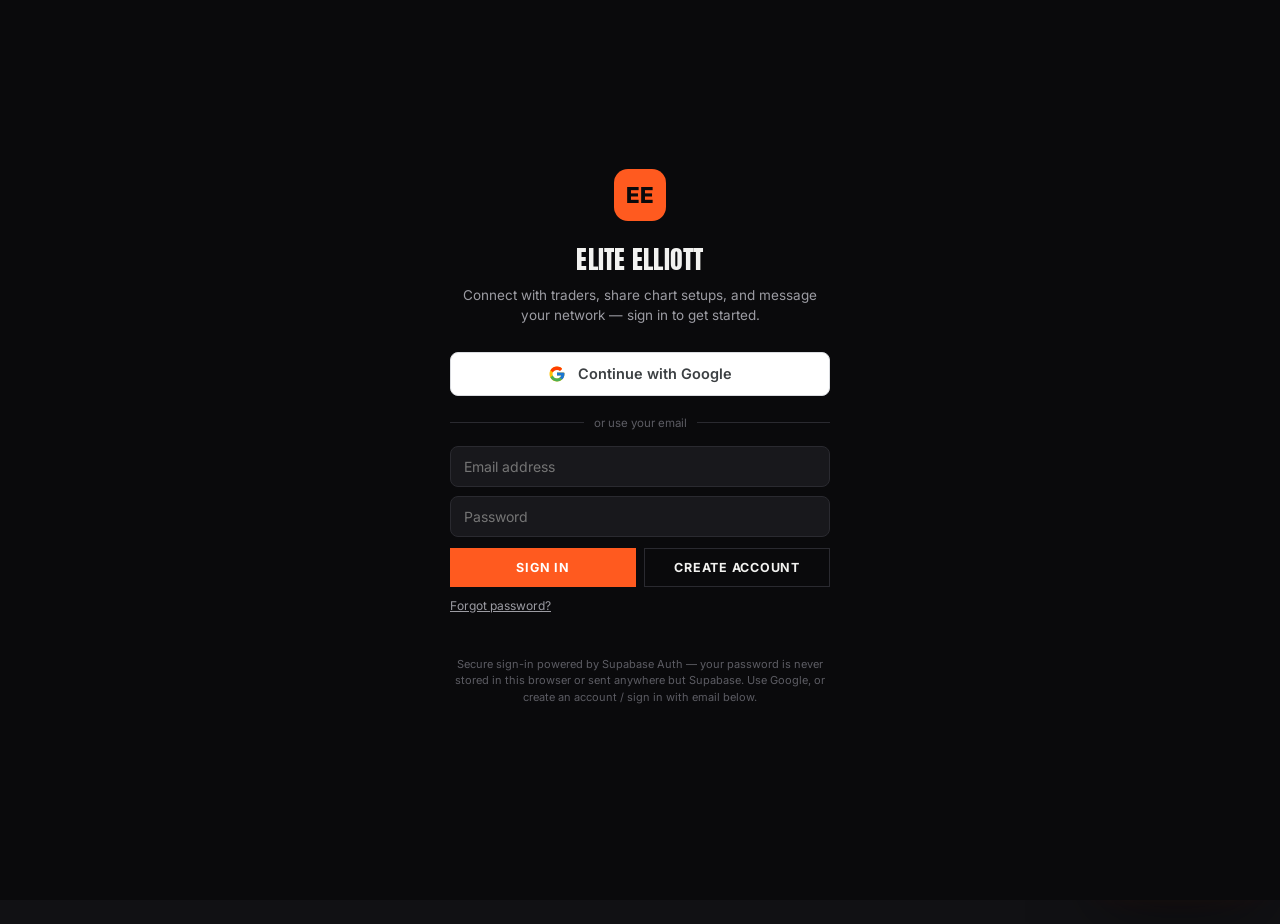
==== commit 23bfdeb7: "Update index.html" ====
--- a/index.html
+++ b/index.html
@@ -50,6 +50,7 @@
   img{max-width:100%; display:block;}
   a{color:inherit;}
 
+  /* ---------- cinematic section labels + reveal motion ---------- */
   .kicker{font-family:var(--font-mono); font-size:11px; letter-spacing:.16em; text-transform:uppercase; color:var(--gold); display:flex; align-items:center; gap:8px; margin-bottom:10px; font-weight:600;}
   .kicker::before{content:""; width:20px; height:2px; background:var(--gold); display:inline-block;}
   .reveal{opacity:0; transform:translateY(24px); transition:opacity .7s var(--ease), transform .7s var(--ease);}
@@ -57,6 +58,7 @@
   .tagline-banner{font-family:var(--font-mono); font-size:12px; letter-spacing:.22em; text-transform:uppercase; color:var(--ink-dim); text-align:center;}
   .tagline-banner b{color:var(--gold);}
 
+  /* ---------- topbar / nav ---------- */
   header.topbar{position:sticky; top:0; z-index:30; background:rgba(10,10,12,.9); backdrop-filter:blur(14px) saturate(140%); -webkit-backdrop-filter:blur(14px) saturate(140%); border-bottom:1px solid var(--line);}
   .topbar-inner{max-width:1160px; margin:0 auto; padding:16px 24px; display:flex; align-items:center; justify-content:space-between; gap:16px;}
   .brand{display:flex; align-items:center; gap:10px;}
@@ -103,6 +105,7 @@
   .panel{display:none;}
   .panel.active{display:block;}
 
+  /* ---------- watchlist strip ---------- */
   .wl-card{background:var(--panel); border:1px solid var(--line); border-radius:var(--radius); padding:12px 14px; margin-bottom:16px; box-shadow:var(--shadow-sm);}
   .wl-head{display:flex; align-items:center; justify-content:space-between; margin-bottom:10px;}
   .wl-head h4{margin:0; font-size:12px; text-transform:uppercase; letter-spacing:.5px; color:var(--ink-dim); font-weight:800;}
@@ -117,6 +120,7 @@
   .wl-add{display:flex; gap:6px; margin-top:10px;}
   .wl-add input{flex:1; background:var(--panel-2); border:1px solid var(--line); border-radius:8px; padding:8px 10px; font-size:12.5px; font-family:var(--font-mono);}
 
+  /* ---------- filter bar / feed ---------- */
   .filter-bar{display:flex; align-items:center; justify-content:space-between; gap:12px; flex-wrap:wrap; margin-bottom:20px;}
   .chip-row{display:flex; gap:8px; flex-wrap:wrap;}
   .chip{background:transparent; border:1px solid var(--line); color:var(--ink-dim); padding:8px 16px; border-radius:0; font-size:11.5px; font-weight:700; letter-spacing:.05em; text-transform:uppercase; cursor:pointer; transition:background .15s, color .15s, border-color .15s;}
@@ -152,6 +156,7 @@
   .fab:hover{transform:translateY(-2px); background:var(--gold-2);}
   .fab:active{transform:scale(.95);}
 
+  /* ---------- friends ---------- */
   .section-title{font-family:var(--font-mono); font-size:11px; text-transform:uppercase; letter-spacing:.14em; color:var(--gold); font-weight:700; margin:34px 0 16px; display:flex; align-items:center; gap:8px;}
   .section-title::before{content:""; width:20px; height:2px; background:var(--gold); display:inline-block;}
   .section-title:first-child{margin-top:0;}
@@ -176,6 +181,7 @@
   .person-card .ph{font-size:11.5px; color:var(--ink-faint); font-family:var(--font-mono); margin-bottom:6px;}
   .person-card .pb{font-size:12px; color:var(--ink-dim); line-height:1.4; margin-bottom:12px; min-height:34px;}
 
+  /* ---------- messages ---------- */
   .convo-row{display:flex; align-items:center; gap:12px; padding:12px 8px; border-radius:var(--radius-sm); cursor:pointer; margin-bottom:2px;}
   .convo-row:hover{background:var(--panel-2);}
   .convo-info{flex:1; min-width:0;}
@@ -198,6 +204,7 @@
   .typing-row span:nth-child(2){animation-delay:.2s;} .typing-row span:nth-child(3){animation-delay:.4s;}
   @keyframes tp{0%,60%,100%{opacity:.3; transform:translateY(0);} 30%{opacity:1; transform:translateY(-3px);}}
 
+  /* ---------- modal ---------- */
   .overlay-bg{position:fixed; inset:0; background:rgba(0,0,0,.6); backdrop-filter:blur(3px); -webkit-backdrop-filter:blur(3px); z-index:40; opacity:0; pointer-events:none; transition:opacity .2s;}
   .overlay-bg.show{opacity:1; pointer-events:auto;}
   .modal{position:fixed; left:50%; bottom:0; transform:translate(-50%,100%); width:100%; max-width:560px; max-height:90vh; background:var(--bg); border:1px solid var(--line); border-radius:var(--radius-lg) var(--radius-lg) 0 0; z-index:41; display:flex; flex-direction:column; transition:transform .28s var(--ease), opacity .2s, visibility 0s .28s; opacity:0; visibility:hidden; pointer-events:none; box-shadow:var(--shadow-lg);}
@@ -262,6 +269,7 @@
   .toast.show{opacity:1; transform:translateX(-50%) translateY(0);}
   .loading{text-align:center; padding:60px 0; color:var(--ink-faint);}
 
+  /* ---------- google-style login ---------- */
   .login-gate{position:fixed; inset:0; background:var(--bg); z-index:100; display:flex; align-items:center; justify-content:center; padding:20px;}
   .login-gate.hide{display:none;}
   .login-card{width:100%; max-width:380px; text-align:center;}
@@ -302,6 +310,7 @@
   .acct-manual button{width:100%; background:#1a73e8; color:#fff; border:none; border-radius:6px; padding:10px; font-size:13.5px; font-weight:600; cursor:pointer;}
   .acct-foot{padding:12px 24px 20px; font-size:11px; color:#80868b; text-align:center; border-top:1px solid #e8eaed;}
 
+  /* ---------- home / 3D logo ---------- */
   .home-hero{position:relative; display:flex; flex-direction:column; align-items:center; text-align:center; padding:90px 16px 64px; margin-bottom:0; border-radius:0; background:radial-gradient(120% 100% at 50% -10%, #1a1210 0%, var(--bg) 62%); overflow:hidden; border:none; border-bottom:1px solid var(--line);}
   .hero-bg-video{position:absolute; inset:0; width:100%; height:100%; object-fit:cover; z-index:0; opacity:.4; pointer-events:none;}
   .hero-bg-overlay{position:absolute; inset:0; z-index:1; background:linear-gradient(180deg, rgba(10,10,12,.55) 0%, rgba(10,10,12,.75) 55%, var(--bg) 100%); pointer-events:none;}
@@ -360,6 +369,7 @@
   .trend-score .ts-val{font-weight:800; font-size:14px;}
   .trend-score .ts-lbl{font-size:10px; color:var(--ink-faint); text-transform:uppercase;}
 
+  /* ---------- auth extras: reset-password card, follow lists ---------- */
   .pw-reset-card{width:100%; max-width:340px; background:var(--panel); color:var(--ink); border:1px solid var(--line); border-radius:var(--radius); padding:24px; box-shadow:var(--shadow-lg);}
   .pw-reset-card h4{margin:0 0 6px; font-size:17px;}
   .pw-reset-card p{margin:0 0 16px; font-size:12.5px; color:var(--ink-dim); line-height:1.5;}
@@ -371,6 +381,7 @@
   .follow-sub{display:none;}
   .follow-sub.active{display:block;}
 
+  /* ---------- LightWave-style feature panels ---------- */
   .feature-panel{display:grid; grid-template-columns:1fr 1fr; gap:48px; align-items:center; margin-bottom:80px;}
   .feature-panel.rev .fp-media{order:2;}
   .feature-panel.rev .fp-copy{order:1;}
@@ -410,14 +421,6 @@
   .footer-social a{width:30px; height:30px; border:1px solid var(--line); display:flex; align-items:center; justify-content:center; color:var(--ink-dim); text-decoration:none; font-size:13px; transition:border-color .15s, color .15s;}
   .footer-social a:hover{border-color:var(--gold); color:var(--gold);}
   @media (max-width:700px){ .footer-inner{grid-template-columns:1fr; gap:28px;} }
-
-  /* Portfolio panel improvements */
-  #portfolio-frame {
-    border-radius: 8px;
-    box-shadow: 0 4px 24px rgba(0,0,0,.5);
-    border: 1px solid var(--line);
-    background: var(--bg);
-  }
 </style>
 </head>
 <body>
@@ -450,7 +453,7 @@
   </div>
 </div>
 
-<!-- USERNAME SETUP GATE -->
+<!-- USERNAME SETUP GATE (shown once, right after first sign-up) -->
 <div class="login-gate hide" id="username-gate">
   <div class="login-card">
     <div class="mark" style="border-radius:14px; background:var(--gold); color:var(--gold-ink); display:flex; align-items:center; justify-content:center; font-weight:800;">EE</div>
@@ -491,7 +494,7 @@
   </div>
 </div>
 
-<!-- PASSWORD RESET OVERLAY -->
+<!-- ============= PASSWORD RESET OVERLAY (shown when user opens their reset-link) ============= -->
 <div class="acct-overlay" id="pw-reset-overlay">
   <div class="pw-reset-card">
     <h4>Set a new password</h4>
@@ -549,5 +552,2206 @@
       <div class="hero-scroll-cue">Scroll</div>
     </div>
 
+    <!-- ===== What can you do with Elite Elliott (LightWave-style feature panels) ===== -->
     <div class="home-section" style="margin-bottom:8px;">
-      <div class="kicker" style="just
+      <div class="kicker" style="justify-content:center;">Trader Network</div>
+      <h2 style="text-align:center; font-size:clamp(24px,4vw,38px); font-weight:400; font-family:var(--font-display); text-transform:uppercase; margin:0 0 56px; color:var(--ink);">What can you do with Elite Elliott?</h2>
+
+      <div class="feature-panel">
+        <div class="fp-media">
+          <img src="https://images.unsplash.com/photo-1611974789855-9c2a0a7236a3?w=1000&q=80" alt="Trader posting a chart call" loading="lazy">
+        </div>
+        <div class="fp-copy">
+          <div class="kicker">Call Your Shots</div>
+          <h3>Post chart calls with real conviction</h3>
+          <p>Share a ticker, a sentiment, and a timeframe — bullish, bearish or neutral — and put your read on the tape in front of the network.</p>
+          <p>Every call is timestamped and tracked, so your win rate speaks for itself instead of a highlight reel of your best trades.</p>
+        </div>
+      </div>
+
+      <div class="feature-panel rev">
+        <div class="fp-media">
+          <img src="https://images.unsplash.com/photo-1590283603385-17ffb3a7f29f?w=1000&q=80" alt="Traders networking and following each other" loading="lazy">
+        </div>
+        <div class="fp-copy">
+          <div class="kicker">Build Your Circle</div>
+          <h3>Follow traders you actually rate</h3>
+          <p>Find setups worth watching, follow the people posting them, and build a feed that reflects the strategies and tickers you care about.</p>
+          <p>Mutual follows unlock direct messages, so the best conversations don't stay stuck in public replies.</p>
+        </div>
+      </div>
+
+      <div class="feature-panel">
+        <div class="fp-media">
+          <img src="https://images.unsplash.com/photo-1642052519154-77e15068ec7a?w=1000&q=80" alt="Real-time trading chat and market data" loading="lazy">
+        </div>
+        <div class="fp-copy">
+          <div class="kicker">Stay In The Loop</div>
+          <h3>Real-time chat, trending tickers &amp; news</h3>
+          <p>Message your network the moment a setup develops, track the tickers heating up across the feed, and pull in Nepal and world market news without leaving the app.</p>
+          <p>One place for the calls, the conversation and the context — no five-app juggling act.</p>
+        </div>
+      </div>
+    </div>
+
+    <!-- ===== CTA banner ===== -->
+    <div class="cta-banner">
+      <div class="kicker">Trader Network</div>
+      <h2>Trade at the speed of Elliott</h2>
+      <button class="btn btn-gold" onclick="showTab('feed')">Enter The Feed</button>
+    </div>
+
+    <!-- ===== Testimonials ===== -->
+    <div class="home-section testimonial-strip">
+      <h3>What the network has to say about calling their shots on Elite Elliott.</h3>
+      <div class="testimonial-grid">
+        <div class="testimonial-card">
+          <div class="tq">Posting my calls publicly changed how I trade — I actually respect my own stop-loss now that my win rate is on display.</div>
+          <div class="ta"><b>@wavehunter</b>Swing trader, NQ &amp; ES</div>
+        </div>
+        <div class="testimonial-card">
+          <div class="tq">Found three traders on here whose reads are sharper than half the finance twitter accounts I used to follow.</div>
+          <div class="ta"><b>@delta_priya</b>Options trader</div>
+        </div>
+        <div class="testimonial-card">
+          <div class="tq">The trending tab is basically a heat-map of what the community is watching before it shows up anywhere else.</div>
+          <div class="ta"><b>@ktm_bull</b>Retail trader, Kathmandu</div>
+        </div>
+      </div>
+    </div>
+
+    <div class="home-section">
+      <div class="section-title">Your account</div>
+      <div class="acct-security-card" style="display:flex; align-items:center; justify-content:space-between; gap:12px; flex-wrap:wrap;">
+        <div style="display:flex; align-items:center; gap:12px;" id="home-acct-info"></div>
+        <button class="btn btn-outline-bear btn-sm" onclick="signOut()">Sign out</button>
+      </div>
+    </div>
+
+    <div class="home-section">
+      <div class="section-title">Edit profile</div>
+      <div class="acct-security-card">
+        <label style="display:block; font-size:12px; font-weight:700; color:var(--ink-dim); text-transform:uppercase; letter-spacing:.4px;">Profile picture</label>
+        <div class="asc-row" style="align-items:center;">
+          <div id="home-avatar-preview"></div>
+          <button class="btn btn-ghost btn-sm" onclick="document.getElementById('avatar-file-input-home').click()">Upload photo</button>
+          <input type="file" id="avatar-file-input-home" accept="image/*" style="display:none" onchange="handleAvatarUpload(this.files[0])">
+        </div>
+        <label style="display:block; font-size:12px; font-weight:700; color:var(--ink-dim); text-transform:uppercase; letter-spacing:.4px; margin-top:14px;">Display name</label>
+        <div class="asc-row">
+          <input type="text" id="home-edit-name" placeholder="Your name" maxlength="40">
+        </div>
+        <label style="display:block; font-size:12px; font-weight:700; color:var(--ink-dim); text-transform:uppercase; letter-spacing:.4px; margin-top:12px;">Username</label>
+        <div class="asc-row">
+          <input type="text" id="home-edit-handle" placeholder="username" maxlength="20" oninput="this.value=this.value.toLowerCase().replace(/[^a-z0-9_]/g,'')">
+        </div>
+        <div style="margin-top:10px;"><button class="btn btn-gold btn-sm" onclick="saveProfileFromHome()">Save changes</button></div>
+        <div class="asc-note" id="home-edit-note">Letters, numbers, and underscores only. Your username must be unique.</div>
+      </div>
+    </div>
+
+    <div class="home-section">
+      <div class="section-title">Follow us</div>
+      <div class="social-grid" id="social-grid"></div>
+    </div>
+
+    <div class="home-section">
+      <div class="section-title">Account security</div>
+      <div class="acct-security-card">
+        <div class="asc-current" id="asc-current-email"></div>
+        <label style="display:block; font-size:12px; font-weight:700; color:var(--ink-dim); text-transform:uppercase; letter-spacing:.4px; margin-top:12px;">Change password</label>
+        <div class="asc-row">
+          <input type="password" id="home-new-password" placeholder="New password">
+          <button class="btn btn-gold btn-sm" onclick="changePasswordFromHome()">Update</button>
+        </div>
+        <div class="asc-note">Your account and password are managed securely by Supabase Auth — this updates your real password immediately. Forgot it entirely? Sign out and use "Forgot password?" on the sign-in screen to get a reset link by email.</div>
+      </div>
+    </div>
+  </div>
+
+  <!-- FEED PANEL -->
+  <div class="panel active" id="panel-feed">
+    <div class="wl-card">
+      <div class="wl-head"><h4>Your Watchlist</h4><button class="icon-btn" style="width:28px; height:28px; font-size:13px;" onclick="renderWatchlist(true)" title="Refresh prices">↻</button></div>
+      <div class="wl-row" id="wl-row"></div>
+      <div class="wl-add">
+        <input type="text" id="wl-input" placeholder="Ticker, e.g. NVDA or RELIANCE.IN" maxlength="14" oninput="this.value=this.value.toUpperCase()" onkeydown="if(event.key==='Enter') addWatchTicker()">
+        <button class="btn btn-ghost btn-sm" onclick="addWatchTicker()">Add</button>
+      </div>
+    </div>
+
+    <div class="filter-bar">
+      <div class="chip-row" id="filter-chips"></div>
+      <select class="sort-select" id="sort-select" onchange="setSort(this.value)">
+        <option value="newest">Newest</option>
+        <option value="top">Most Liked</option>
+      </select>
+    </div>
+    <div class="feed" id="feed"><div class="loading">Loading the feed…</div></div>
+  </div>
+
+  <!-- FRIENDS PANEL (discover & add new traders) -->
+  <div class="panel" id="panel-friends">
+    <div class="search-box">
+      <span>🔍</span>
+      <input type="text" id="friend-search" placeholder="Find traders by name or @username…" oninput="renderFriendsPanel()">
+    </div>
+    <div class="people-grid" id="suggested-grid"></div>
+  </div>
+
+  <!-- MESSAGES PANEL -->
+  <div class="panel" id="panel-messages">
+    <div id="convo-list"></div>
+  </div>
+
+  <!-- TRENDING PANEL -->
+  <div class="panel" id="panel-trending">
+    <div class="section-title">Trending tickers</div>
+    <p style="font-size:12.5px; color:var(--ink-dim); margin:-4px 0 14px;">Ranked by post activity and likes on Elite Elliott right now.</p>
+    <div class="trend-list" id="trend-list"></div>
+  </div>
+
+  <!-- NEPAL NEWS PANEL -->
+  <div class="panel" id="panel-nepal-news">
+    <div class="section-title">Nepal — latest headlines</div>
+    <div class="news-grid" id="nepal-news-grid"><div class="loading">Loading news…</div></div>
+  </div>
+
+  <!-- WORLD NEWS PANEL -->
+  <div class="panel" id="panel-world-news">
+    <div class="section-title">International headlines</div>
+    <div class="news-source-tabs" id="world-news-tabs"></div>
+    <div class="news-grid" id="world-news-grid"><div class="loading">Loading news…</div></div>
+  </div>
+
+  <!-- PORTFOLIO PANEL (embedded — merged from portfolio.html, no external file needed) -->
+  <div class="panel" id="panel-portfolio" style="padding:0;">
+    <iframe id="portfolio-frame" title="NEPSE Portfolio"
+      style="width:100%; height:85vh; min-height:640px; border:0; display:block; background:#0B0E11;"
+      loading="lazy"></iframe>
+  </div>
+
+</main>
+
+<footer class="site-footer">
+  <div class="footer-inner">
+    <div class="footer-brand">
+      <div class="brand"><div class="mark">EE</div><div><div class="name">Elite Elliott</div><div class="tag">Trader network</div></div></div>
+      <p>A social network for traders — post chart calls, track your win rate, follow other traders and talk shop in real time.</p>
+    </div>
+    <div class="footer-col">
+      <h5>Explore</h5>
+      <ul>
+        <li><a href="#" onclick="showTab('feed');return false;">Feed</a></li>
+        <li><a href="#" onclick="showTab('trending');return false;">Trending</a></li>
+        <li><a href="#" onclick="showTab('friends');return false;">Find traders</a></li>
+        <li><a href="#" onclick="showTab('world-news');return false;">World News</a></li>
+      </ul>
+    </div>
+    <div class="footer-col">
+      <h5>Account</h5>
+      <ul>
+        <li><a href="#" onclick="showTab('home');return false;">Your account</a></li>
+        <li><a href="#" onclick="showTab('messages');return false;">Messages</a></li>
+        <li><a href="#" onclick="signOut();return false;">Sign out</a></li>
+      </ul>
+    </div>
+  </div>
+  <div class="footer-bottom">
+    <div>© <span id="footer-year"></span> Elite Elliott. All rights reserved.</div>
+    <div class="footer-social">
+      <a href="#" title="Twitter / X">𝕏</a>
+      <a href="#" title="Instagram">◎</a>
+      <a href="#" title="YouTube">▶</a>
+    </div>
+  </div>
+</footer>
+
+<button class="fab" onclick="openNewPost()">＋ Post Chart</button>
+
+<div class="overlay-bg" id="overlay-bg" onclick="closeModals()"></div>
+
+<!-- NEW POST MODAL -->
+<div class="modal" id="new-post-modal">
+  <div class="modal-head"><h3>Post a Chart</h3><button class="close-x" onclick="closeModals()">✕</button></div>
+  <div class="modal-body">
+    <div class="field">
+      <label>Chart Image</label>
+      <label class="drop-zone" id="drop-zone" for="file-input">
+        <div class="dz-label" id="dz-label"><span class="em">📊</span>Tap to upload a chart screenshot<br><span style="text-decoration:underline;">or drag &amp; drop an image here</span></div>
+      </label>
+      <input type="file" id="file-input" accept="image/*" style="display:none" onchange="handleFile(this.files[0])">
+    </div>
+    <div class="field"><label>Ticker</label><input type="text" id="in-ticker" placeholder="e.g. AAPL, BTCUSD" maxlength="12" oninput="this.value=this.value.toUpperCase()"></div>
+    <div class="field">
+      <label>Timeframe</label>
+      <div class="tf-grid" id="tf-grid"></div>
+    </div>
+    <div class="field">
+      <label>Sentiment</label>
+      <div class="seg-control" id="sent-control">
+        <div class="seg-btn" data-s="bullish" onclick="selectSentiment('bullish')">▲ Bullish</div>
+        <div class="seg-btn" data-s="neutral" onclick="selectSentiment('neutral')">● Neutral</div>
+        <div class="seg-btn" data-s="bearish" onclick="selectSentiment('bearish')">▼ Bearish</div>
+      </div>
+    </div>
+    <div class="field"><label>Analysis / Caption</label><textarea id="in-caption" placeholder="What's your read on this setup?"></textarea></div>
+    <div class="field"><label>Posting as</label><div class="static-val" id="posting-as"></div></div>
+    <button class="btn btn-gold" style="width:100%; justify-content:center; padding:13px;" id="submit-btn" onclick="submitPost()">Post to Feed</button>
+  </div>
+</div>
+
+<!-- POST DETAIL MODAL -->
+<div class="modal" id="detail-modal">
+  <div class="modal-head"><h3>Chart Post</h3><button class="close-x" onclick="closeModals()">✕</button></div>
+  <div class="modal-body" id="detail-body"></div>
+</div>
+
+<!-- USER PROFILE MODAL -->
+<div class="modal" id="profile-modal">
+  <div class="modal-head"><h3>Trader Profile</h3><button class="close-x" onclick="closeModals()">✕</button></div>
+  <div class="modal-body" id="profile-body"></div>
+</div>
+
+<!-- SIGN OUT CONFIRM MODAL -->
+<div class="modal" id="signout-modal" style="max-width:360px;">
+  <div class="modal-head">
+    <h3>Sign out</h3>
+    <button class="close-x" onclick="closeSignoutModal()">✕</button>
+  </div>
+  <div class="modal-body" style="padding:22px 20px 4px; text-align:center;">
+    <div style="font-size:36px; margin-bottom:10px;">👋</div>
+    <p style="color:var(--ink-dim); font-size:14px; margin:0 0 4px;">Sign out of Elite Elliott?</p>
+    <p style="color:var(--ink-faint); font-size:12.5px; margin:0;">You can sign back in anytime with the same account.</p>
+  </div>
+  <div class="modal-foot" style="display:flex; gap:10px; padding:16px 20px 20px;">
+    <button class="btn btn-ghost" style="flex:1; justify-content:center;" onclick="closeSignoutModal()">Cancel</button>
+    <button class="btn btn-outline-bear" style="flex:1; justify-content:center;" onclick="confirmSignOut()">Sign out</button>
+  </div>
+</div>
+
+<!-- CHAT MODAL -->
+<div class="modal" id="chat-modal">
+  <div class="modal-head">
+    <div class="mh-info">
+      <div class="avatar sm" id="chat-avatar"></div>
+      <div><h3 id="chat-name"></h3><div class="mh-sub" id="chat-sub"></div></div>
+    </div>
+    <button class="close-x" onclick="closeModals()">✕</button>
+  </div>
+  <div class="modal-body">
+    <div class="chat-thread" id="chat-thread"></div>
+  </div>
+  <div class="modal-foot">
+    <input type="text" id="chat-input" placeholder="Message…" onkeydown="if(event.key==='Enter') sendChatMessage()">
+    <button class="icon-btn" style="background:var(--gold); border-color:var(--gold); color:var(--gold-ink);" onclick="sendChatMessage()">➤</button>
+  </div>
+</div>
+
+<div class="lightbox" id="lightbox" onclick="closeLightbox()">
+  <button class="lightbox-close" onclick="closeLightbox(event)">✕</button>
+  <img id="lightbox-img" src="" alt="Full size chart">
+</div>
+
+<div class="toast" id="toast"></div>
+
+<script src="https://cdn.jsdelivr.net/npm/@supabase/supabase-js@2/dist/umd/supabase.js"></script>
+<script src="https://cdnjs.cloudflare.com/ajax/libs/three.js/r128/three.min.js"></script>
+<script>
+/* ================= SUPABASE CONFIG =================
+   1. Create a free project at https://supabase.com
+   2. Project Settings → API → copy "Project URL" and "anon public" key below.
+   3. Run schema.sql (provided alongside this file) in the Supabase SQL editor.
+   4. Authentication → URL Configuration → add this page's URL as a Redirect URL
+      (needed for password-reset links and Google sign-in to come back here).
+   5. (Optional) Authentication → Providers → enable Google, add your OAuth
+      client id/secret, to make the "Continue with Google" button work.
+================================================== */
+const SUPABASE_URL = "https://bfuatuhoosiwaugcxhjt.supabase.co";
+const SUPABASE_ANON_KEY = "eyJhbGciOiJIUzI1NiIsInR5cCI6IkpXVCJ9.eyJpc3MiOiJzdXBhYmFzZSIsInJlZiI6ImJmdWF0dWhvb3Npd2F1Z2N4aGp0Iiwicm9sZSI6ImFub24iLCJpYXQiOjE3ODYyNzIxNTksImV4cCI6MjEwMTg0ODE1OX0.0eGEG6MDysnAx8P08xdf9hQxzBTl1erQRNxFOh4ZQDI";
+const supabaseReady = SUPABASE_URL.startsWith("http") && SUPABASE_ANON_KEY && SUPABASE_ANON_KEY !== "YOUR_SUPABASE_ANON_KEY";
+const sb = supabaseReady ? window.supabase.createClient(SUPABASE_URL, SUPABASE_ANON_KEY) : null;
+
+/* ================= CONFIG ================= */
+const TIMEFRAMES = ["Scalp","Day","Swing","Position"];
+const storageAvailable = typeof window !== "undefined" && !!window.indexedDB;
+
+const DEMO_ACCOUNTS = [];
+
+const REPLY_BANK = [
+  "Yeah, watching that level too — waiting on a retest before adding.",
+  "Volume's thin on this move, I'd want confirmation first.",
+  "That's roughly where my invalidation sits as well.",
+  "Trimmed half my size into that pop, letting the rest ride.",
+  "Curious what timeframe you're on, looks different on the daily.",
+  "Solid read, I've got a similar bias on this one.",
+  "I'd wait for a clean close through that zone before adding size.",
+  "Appreciate you sharing the chart, mind if I borrow this setup? 😄",
+  "Clean level. Momentum's diverging too on my end.",
+  "Neutral here until we get more data this week.",
+  "That lines up with the flow I'm seeing on my end.",
+  "Been eyeing the same zone — good catch."
+];
+
+const AVATAR_PALETTE = ["#F0B90B","#16C784","#EA3943","#5B7083","#8E7CC3","#2FB8E8","#E88D4C"];
+
+/* ================= STATE ================= */
+const state = {
+  posts: [], users: [],
+  currentUser: null,             // { id, name, email, handle, color } — id is the Supabase auth user id
+  following: [],                 // profiles the current user follows
+  followers: [],                 // profiles that follow the current user
+  allProfiles: [],                // every profile (for search/suggestions)
+  messages: [],                  // messages in the currently open conversation
+  convoSummaries: [],            // last message + unread count per conversation, for the Messages list
+  filter: "all", sort: "newest",
+  activeTab: "feed",
+  activeChatId: null,
+  msgChannel: null,               // realtime subscription handle
+  newPost: { image:null, timeframe:null, sentiment:null },
+  myPosts: [], likedPosts: [],
+  priceCache: {},                // ticker -> { price, chg, live, ts }
+  priceFailCount: {},            // ticker -> consecutive fetch failure count (drives backoff)
+};
+function followSet(){ return new Set(state.following.map(p=>p.id)); }
+function followerSet(){ return new Set(state.followers.map(p=>p.id)); }
+function isMutualFriend(id){ return followSet().has(id) && followerSet().has(id); }
+function mutualFriends(){ return state.following.filter(p=>followerSet().has(p.id)); }
+
+/* ================= UTIL ================= */
+function uid(){ return Date.now().toString(36)+"-"+Math.random().toString(36).slice(2,8); }
+function timeAgo(iso){
+  const s = Math.floor((Date.now()-new Date(iso).getTime())/1000);
+  if(s<10) return "just now";
+  if(s<60) return s+"s ago";
+  if(s<3600) return Math.floor(s/60)+"m ago";
+  if(s<86400) return Math.floor(s/3600)+"h ago";
+  return Math.floor(s/86400)+"d ago";
+}
+function shortTime(iso){ return new Date(iso).toLocaleTimeString([], {hour:'numeric', minute:'2-digit'}); }
+function escapeHtml(str){ const d=document.createElement("div"); d.textContent=str||""; return d.innerHTML; }
+function showToast(msg){
+  const t=document.getElementById("toast"); t.textContent=msg; t.classList.add("show");
+  clearTimeout(showToast._id); showToast._id=setTimeout(()=>t.classList.remove("show"),2000);
+}
+function sentArrow(s){ return s==="bullish"?"▲":s==="bearish"?"▼":"●"; }
+function initials(name){ return (name||"?").trim().split(/\s+/).map(w=>w[0]).slice(0,2).join("").toUpperCase(); }
+function hashStr(str){ let h=0; for(const c of String(str)) h=(h*31 + c.charCodeAt(0))>>>0; return h; }
+function colorFor(seed){ return AVATAR_PALETTE[hashStr(seed)%AVATAR_PALETTE.length]; }
+function avatarHtml(name, color, size, avatarUrl){
+  if(avatarUrl) return `<div class="avatar ${size||''}" style="background:${color}; padding:0; overflow:hidden;"><img src="${avatarUrl}" alt="${escapeHtml(name)}" style="width:100%; height:100%; object-fit:cover; border-radius:50%; display:block;"></div>`;
+  return `<div class="avatar ${size||''}" style="background:${color}">${escapeHtml(initials(name))}</div>`;
+}
+function convoId(a,b){ return [a,b].sort().join("::"); }
+
+/* ================= STORAGE (IndexedDB — local to this browser) ================= */
+const DB_NAME = "ee_social_db";
+const DB_VERSION = 1;
+let _dbPromise = null;
+function openDb(){
+  if(_dbPromise) return _dbPromise;
+  _dbPromise = new Promise((resolve, reject) => {
+    const req = indexedDB.open(DB_NAME, DB_VERSION);
+    req.onupgradeneeded = () => {
+      const db = req.result;
+      if(!db.objectStoreNames.contains("posts")) db.createObjectStore("posts", { keyPath:"id" });
+      if(!db.objectStoreNames.contains("users")) db.createObjectStore("users", { keyPath:"id" });
+      if(!db.objectStoreNames.contains("friendships")) db.createObjectStore("friendships", { keyPath:"id" });
+      if(!db.objectStoreNames.contains("messages")) db.createObjectStore("messages", { keyPath:"id" });
+    };
+    req.onsuccess = () => resolve(req.result);
+    req.onerror = () => reject(req.error);
+  });
+  return _dbPromise;
+}
+function idbGetAll(store){
+  return openDb().then(db => new Promise((resolve, reject) => {
+    const tx = db.transaction(store, "readonly");
+    const req = tx.objectStore(store).getAll();
+    req.onsuccess = () => resolve(req.result || []);
+    req.onerror = () => reject(req.error);
+  }));
+}
+function idbPut(store, obj){
+  return openDb().then(db => new Promise((resolve, reject) => {
+    const tx = db.transaction(store, "readwrite");
+    tx.objectStore(store).put(obj);
+    tx.oncomplete = () => resolve(obj);
+    tx.onerror = () => reject(tx.error);
+  }));
+}
+function idbDelete(store, id){
+  return openDb().then(db => new Promise((resolve, reject) => {
+    const tx = db.transaction(store, "readwrite");
+    tx.objectStore(store).delete(id);
+    tx.oncomplete = () => resolve();
+    tx.onerror = () => reject(tx.error);
+  }));
+}
+
+/* ================= LOCAL PREFS ================= */
+function loadLocal(){
+  try{ state.myPosts = JSON.parse(localStorage.getItem("ee_my_posts")||"[]"); }catch(e){ state.myPosts=[]; }
+  try{ state.likedPosts = JSON.parse(localStorage.getItem("ee_liked_posts")||"[]"); }catch(e){ state.likedPosts=[]; }
+}
+function saveLocal(){
+  try{ localStorage.setItem("ee_my_posts", JSON.stringify(state.myPosts)); }catch(e){}
+  try{ localStorage.setItem("ee_liked_posts", JSON.stringify(state.likedPosts)); }catch(e){}
+}
+function getSavedUser(){ try{ return JSON.parse(localStorage.getItem("ee_current_user")||"null"); }catch(e){ return null; } }
+function saveCurrentUser(u){ try{ localStorage.setItem("ee_current_user", JSON.stringify(u)); }catch(e){} }
+function clearCurrentUser(){ try{ localStorage.removeItem("ee_current_user"); }catch(e){} }
+function getWatchlist(){
+  if(!state.currentUser) return [];
+  try{ return JSON.parse(localStorage.getItem("ee_wl_"+state.currentUser.id)||'["SPY","BTCUSD","NVDA"]'); }catch(e){ return []; }
+}
+function saveWatchlist(list){ try{ localStorage.setItem("ee_wl_"+state.currentUser.id, JSON.stringify(list)); }catch(e){} }
+
+/* ================= AUTH / LOGIN GATE (Supabase) ================= */
+function avatarHtmlLight(name){
+  return `<div class="avatar sm" style="background:${colorFor(name)}">${escapeHtml(initials(name))}</div>`;
+}
+// "Add another account" box is just a convenience for switching devices/names in this demo UI;
+// real accounts and passwords always live in Supabase, never in the browser.
+function openAccountPicker(){
+  document.getElementById("acct-manual").classList.add("show");
+  document.getElementById("acct-overlay").classList.add("show");
+  setTimeout(()=>document.getElementById("manual-name").focus(), 50);
+}
+function closeAccountPicker(){ document.getElementById("acct-overlay").classList.remove("show"); }
+function toggleManualAcct(){ document.getElementById("acct-manual").classList.add("show"); document.getElementById("manual-name").focus(); }
+function submitManualAccount(){ closeAccountPicker(); showToast("Use the email form to sign in or create an account."); }
+
+function requireSupabase(){
+  if(!supabaseReady){
+    setEmailMsg("This app isn't connected to Supabase yet — add your project URL & anon key in the SUPABASE CONFIG section of the code.");
+    return false;
+  }
+  return true;
+}
+function setEmailMsg(text, ok){
+  const el = document.getElementById("email-login-msg");
+  el.textContent = text || "";
+  el.classList.toggle("ok", !!ok);
+}
+function readEmailForm(){
+  const email = document.getElementById("email-login-email").value.trim().toLowerCase();
+  const password = document.getElementById("email-login-password").value;
+  return { email, password };
+}
+function validEmail(email){ return /^[^\s@]+@[^\s@]+\.[^\s@]+$/.test(email); }
+
+async function emailSignUp(){
+  if(!requireSupabase()) return;
+  const { email, password } = readEmailForm();
+  if(!validEmail(email)){ setEmailMsg("Enter a valid email address."); return; }
+  if(password.length < 6){ setEmailMsg("Password should be at least 6 characters."); return; }
+  const namePart = email.split("@")[0].replace(/[^a-zA-Z0-9]+/g," ").trim();
+  const name = namePart.split(" ").map(w=>w.charAt(0).toUpperCase()+w.slice(1)).join(" ") || "Trader";
+  const { data, error } = await sb.auth.signUp({ email, password, options:{ data:{ name } } });
+  if(error){ setEmailMsg(error.message); return; }
+  if(data.session){
+    setEmailMsg("Account created — signing you in…", true);
+    await onSignedIn(data.session.user);
+  } else {
+    setEmailMsg("Check your inbox to confirm your email, then sign in.", true);
+  }
+}
+async function emailSignIn(){
+  if(!requireSupabase()) return;
+  const { email, password } = readEmailForm();
+  if(!validEmail(email)){ setEmailMsg("Enter a valid email address."); return; }
+  if(!password){ setEmailMsg("Enter your password."); return; }
+  setEmailMsg("Signing in…", true);
+  const { data, error } = await sb.auth.signInWithPassword({ email, password });
+  if(error){ setEmailMsg(error.message); return; }
+  setEmailMsg("Signed in — welcome back…", true);
+  await onSignedIn(data.user);
+}
+async function emailForgotPassword(){
+  if(!requireSupabase()) return;
+  const { email } = readEmailForm();
+  if(!validEmail(email)){ setEmailMsg("Enter your email above first, then tap Forgot password."); return; }
+  const { error } = await sb.auth.resetPasswordForEmail(email, { redirectTo: window.location.href.split("#")[0] });
+  if(error){ setEmailMsg(error.message); return; }
+  setEmailMsg("Password reset email sent — check your inbox for the link.", true);
+}
+async function googleSignIn(){
+  if(!requireSupabase()) return;
+  const { error } = await sb.auth.signInWithOAuth({ provider:"google", options:{ redirectTo: window.location.href.split("#")[0] } });
+  if(error){
+    // Supabase returns a generic "provider is not enabled" (or similar 4xx) when Google OAuth
+    // hasn't been turned on for this project yet — that's a setup step, not something the person
+    // signing in can fix, so say so plainly instead of surfacing the raw API error text.
+    const msg = /provider is not enabled|unsupported provider|validation_failed/i.test(error.message)
+      ? "Google sign-in isn't set up for this app yet — enable the Google provider in Supabase (Authentication → Providers) or sign in with email instead."
+      : error.message;
+    showToast(msg);
+  }
+}
+function submitPasswordReset(){
+  const pw = document.getElementById("pw-reset-input").value;
+  const msgEl = document.getElementById("pw-reset-msg");
+  if(pw.length < 6){ msgEl.textContent = "Password should be at least 6 characters."; return; }
+  sb.auth.updateUser({ password: pw }).then(({ error })=>{
+    if(error){ msgEl.textContent = error.message; return; }
+    document.getElementById("pw-reset-overlay").classList.remove("show");
+    showToast("Password updated — you're all set.");
+  });
+}
+
+// Called once we have a real Supabase auth user (from sign-in, sign-up, or an existing session).
+async function onSignedIn(authUser){
+  const { profile, isNew } = await ensureProfile(authUser);
+  state.currentUser = {
+    id: authUser.id,
+    name: profile.name,
+    email: authUser.email,
+    handle: "@" + (profile.handle || ""),
+    color: profile.color || colorFor(authUser.email || authUser.id),
+    avatarUrl: profile.avatar_url || null,
+  };
+  saveCurrentUser(state.currentUser);
+  closeAccountPicker();
+  document.getElementById("login-gate").classList.add("hide");
+
+  if(isNew){
+    document.getElementById("ug-name").value = profile.name || "";
+    document.getElementById("ug-handle").value = profile.handle || "";
+    document.getElementById("ug-msg").textContent = "";
+    document.getElementById("username-gate").classList.remove("hide");
+    return; // bootApp() runs after they submit the username-setup form
+  }
+
+  await bootApp();
+}
+async function submitUsernameSetup(){
+  const msg = document.getElementById("ug-msg");
+  const name = document.getElementById("ug-name").value.trim();
+  const handle = document.getElementById("ug-handle").value.trim();
+  if(!name){ msg.textContent = "Enter a display name."; return; }
+  if(!handle || handle.length < 3){ msg.textContent = "Username must be at least 3 characters."; return; }
+
+  const { data: existing, error: checkErr } = await sb.from("profiles")
+    .select("id").eq("handle", handle).neq("id", state.currentUser.id).maybeSingle();
+  if(checkErr){ msg.textContent = checkErr.message; return; }
+  if(existing){ msg.textContent = "That username is already taken — try another."; return; }
+
+  const { data, error } = await sb.from("profiles")
+    .update({ name, handle })
+    .eq("id", state.currentUser.id)
+    .select().maybeSingle();
+  if(error){ msg.textContent = error.message; return; }
+
+  state.currentUser.name = data.name;
+  state.currentUser.handle = "@" + data.handle;
+  saveCurrentUser(state.currentUser);
+  document.getElementById("username-gate").classList.add("hide");
+  await bootApp();
+}
+// Fetches this user's profile row, creating it if the signup DB trigger hasn't run yet (or doesn't exist).
+// Returns { profile, isNew } — isNew is true for brand-new accounts, whether the row was just
+// inserted here or was auto-created moments ago by the schema's on_auth_user_created trigger.
+async function ensureProfile(authUser){
+  let { data: profile } = await sb.from("profiles").select("*").eq("id", authUser.id).maybeSingle();
+  let isNew = false;
+  if(!profile){
+    isNew = true;
+    const name = authUser.user_metadata?.name || (authUser.email||"Trader").split("@")[0];
+    const handle = (name.toLowerCase().replace(/[^a-z0-9]+/g,"") || "trader") + authUser.id.slice(0,4);
+    const insertRes = await sb.from("profiles").insert({ id: authUser.id, name, handle, color: colorFor(authUser.email||authUser.id) }).select().maybeSingle();
+    profile = insertRes.data || { name, handle, color: colorFor(authUser.email||authUser.id) };
+  } else if(authUser.created_at && (Date.now() - new Date(authUser.created_at).getTime()) < 60000){
+    // Auth account was created less than a minute ago — this is a first-ever sign-in,
+    // even though the DB trigger already auto-created the profile row.
+    isNew = true;
+  }
+  return { profile, isNew };
+}
+function signOut(){
+  document.getElementById("overlay-bg").classList.add("show");
+  document.getElementById("signout-modal").classList.add("show");
+}
+function closeSignoutModal(){
+  document.getElementById("overlay-bg").classList.remove("show");
+  document.getElementById("signout-modal").classList.remove("show");
+}
+function confirmSignOut(){
+  closeSignoutModal();
+  if(state.msgChannel){ sb.removeChannel(state.msgChannel); state.msgChannel = null; }
+  clearCurrentUser();
+  if(supabaseReady) sb.auth.signOut().finally(()=>location.reload());
+  else location.reload();
+}
+
+/* ================= DATA LOAD ================= */
+// Posts, likes, and comments are shared, real data — always loaded from Supabase so every
+// signed-in user sees the same feed. (Falls back to empty state if Supabase isn't configured.)
+async function loadAllData(){
+  if(supabaseReady && state.currentUser){
+    await loadSocialData();
+    await loadPostsFromSupabase();
+  } else {
+    state.posts = [];
+  }
+}
+async function loadPostsFromSupabase(){
+  if(!supabaseReady || !state.currentUser){ state.posts = []; return; }
+  const me = state.currentUser.id;
+  const [{ data: posts, error: postsErr }, { data: likes }, { data: comments }] = await Promise.all([
+    sb.from("posts").select("*").order("created_at", { ascending:false }),
+    sb.from("post_likes").select("post_id, user_id"),
+    sb.from("post_comments").select("*").order("created_at", { ascending:true }),
+  ]);
+  if(postsErr){ showToast(postsErr.message); state.posts = []; return; }
+
+  const likesByPost = {};
+  (likes||[]).forEach(l => { (likesByPost[l.post_id] ||= []).push(l.user_id); });
+  const commentsByPost = {};
+  (comments||[]).forEach(c => { (commentsByPost[c.post_id] ||= []).push(c); });
+
+  state.likedPosts = (likes||[]).filter(l=>l.user_id===me).map(l=>l.post_id);
+
+  state.posts = (posts||[]).map(p => {
+    const author = userById(p.author_id);
+    return {
+      id: p.id,
+      ticker: p.ticker,
+      sentiment: p.sentiment,
+      timeframe: p.timeframe,
+      caption: p.caption || "",
+      imageDataUrl: p.image_data_url,
+      authorId: p.author_id,
+      author: author ? author.name : "Trader",
+      createdAt: p.created_at,
+      entryPrice: p.entry_price, entryPriceLive: p.entry_price_live,
+      likes: (likesByPost[p.id]||[]).length,
+      comments: (commentsByPost[p.id]||[]).map(c => ({
+        id: c.id,
+        author: (userById(c.author_id)||{}).name || "Trader",
+        text: c.text,
+        createdAt: c.created_at,
+      })),
+    };
+  });
+}
+async function loadSocialData(){
+  const me = state.currentUser.id;
+  const [{ data: following }, { data: followers }, { data: allProfiles }] = await Promise.all([
+    sb.from("follows").select("following_id, profiles!follows_following_id_fkey(*)").eq("follower_id", me),
+    sb.from("follows").select("follower_id, profiles!follows_follower_id_fkey(*)").eq("following_id", me),
+    sb.from("profiles").select("*").neq("id", me),
+  ]);
+  state.following = (following||[]).map(r=>r.profiles).filter(Boolean);
+  state.followers = (followers||[]).map(r=>r.profiles).filter(Boolean);
+  state.allProfiles = allProfiles || [];
+  await loadConvoSummaries();
+  subscribeToMessages();
+}
+function userById(id){
+  if(state.currentUser && id===state.currentUser.id) return state.currentUser;
+  return state.users.find(u=>u.id===id) || state.allProfiles.find(u=>u.id===id)
+    || state.following.find(u=>u.id===id) || state.followers.find(u=>u.id===id)
+    || { id, name:"Unknown Trader", color:"#5B7083", handle:"" };
+}
+
+/* ================= NAV ================= */
+function showTab(tab){
+  state.activeTab = tab;
+  document.querySelectorAll(".tab-btn").forEach(b=>b.classList.toggle("active", b.dataset.tab===tab));
+  document.querySelectorAll(".panel").forEach(p=>p.classList.remove("active"));
+  document.getElementById("panel-"+tab).classList.add("active");
+  if(tab==="friends") renderFriendsPanel();
+  if(tab==="messages") renderMessagesPanel();
+  if(tab==="feed"){ renderWatchlist(); renderFeed(); }
+  if(tab==="home") renderHomePanel();
+  if(tab==="trending") renderTrending();
+  if(tab==="nepal-news") loadNepalNews();
+  if(tab==="world-news") loadWorldNews();
+}
+function onBellClick(){
+  showTab(newFollowerCount() ? "friends" : "messages");
+}
+
+/* ================= NOTIFICATIONS ================= */
+// "New followers" = people following you that you don't follow back yet — closest thing to a
+// friend-request style notification under a plain follow/follower model.
+function newFollowerCount(){
+  if(!state.currentUser) return 0;
+  const mine = followSet();
+  return state.followers.filter(p=>!mine.has(p.id)).length;
+}
+function totalUnread(){
+  return state.convoSummaries.reduce((sum,c)=>sum+(c.unread||0), 0);
+}
+function renderNotifBadges(){
+  const reqCount = newFollowerCount();
+  const msgCount = totalUnread();
+  const bellDot = document.getElementById("bell-dot");
+  bellDot.textContent = (reqCount+msgCount)>0 ? String(reqCount+msgCount) : "";
+  const fb = document.getElementById("friends-badge");
+  fb.style.display = reqCount>0 ? "inline-block" : "none"; fb.textContent = reqCount;
+  const mb = document.getElementById("messages-badge");
+  mb.style.display = msgCount>0 ? "inline-block" : "none"; mb.textContent = msgCount;
+}
+
+/* ================= WATCHLIST ================= */
+/* ================= LIVE PRICES (no key required) =================
+   Yahoo Finance's public chart endpoint now requires an authenticated session (started returning
+   401s after its Feb 2025 redesign), so it can't be used unauthenticated anymore. Using instead:
+   - Crypto: CoinGecko's simple/price endpoint — free, no key, sends proper CORS headers.
+   - Everything else (stocks/ETFs/indices): Stooq's CSV endpoint — free, no key, no CORS headers
+     of its own, so it's routed through the same CORS-proxy chain used for the news feeds below.
+================================================================================================= */
+const CRYPTO_IDS = { BTC:"bitcoin", ETH:"ethereum", SOL:"solana", BNB:"binancecoin", XRP:"ripple",
+  ADA:"cardano", DOGE:"dogecoin", DOT:"polkadot", MATIC:"matic-network", POL:"polygon-ecosystem-token",
+  LTC:"litecoin", AVAX:"avalanche-2", LINK:"chainlink", TRX:"tron", SHIB:"shiba-inu", ATOM:"cosmos",
+  UNI:"uniswap", XLM:"stellar", NEAR:"near", APT:"aptos" };
+const STOOQ_INDEX_ALIASES = { "SPX":"^spx", "US500":"^spx", "DJI":"^dji", "DOW":"^dji", "NDX":"^ndq",
+  "NASDAQ":"^ndq", "VIX":"^vix", "US30":"^dji" };
+const PRICE_CACHE_TTL_MS = 45000;
+const PRICE_BACKOFF_TTL_MS = 5*60000; // after repeated failures, stop hammering the proxy chain for this long
+const PRICE_MAX_CONSECUTIVE_FAILS = 3;
+
+function cryptoIdFor(ticker){
+  const t = ticker.toUpperCase();
+  const base = Object.keys(CRYPTO_IDS).find(b => t === b || t === b+"USD" || t === b+"USDT");
+  return base ? CRYPTO_IDS[base] : null;
+}
+
+// Resolves a watchlist ticker to the symbol Stooq expects.
+// - "AAPL"           -> "aapl.us"     (default: US-listed equities)
+// - "SPX" / "NASDAQ"  -> "^spx"/"^ndq" (known indices, see STOOQ_INDEX_ALIASES)
+// - "RELIANCE.IN"     -> "reliance.in" (user gave an explicit exchange suffix — passed straight through)
+// Stooq's exchange suffixes: .us (US), .uk (LSE), .de (Xetra), .jp (Tokyo), .in (India/NSE), .hk (Hong Kong), etc.
+function resolveStooqSymbol(ticker){
+  const t = ticker.trim();
+  const alias = STOOQ_INDEX_ALIASES[t.toUpperCase()];
+  if(alias) return { symbol: alias, explicitExchange: true };
+  if(t.includes(".")) return { symbol: t.toLowerCase(), explicitExchange: true };
+  return { symbol: t.toLowerCase() + ".us", explicitExchange: false };
+}
+
+function priceForFallback(ticker, note){
+  // Used only if live data can't be reached (offline, symbol unrecognized, all sources down) —
+  // keeps the UI populated instead of showing nothing, clearly marked as not live.
+  const h = hashStr(ticker);
+  const price = (20 + (h%48000)/100).toFixed(2);
+  const chg = (((h>>3)%4000)/100 - 20).toFixed(2);
+  return { price, chg: parseFloat(chg), live:false, error: note };
+}
+
+async function fetchCryptoPrice(ticker){
+  const id = cryptoIdFor(ticker);
+  const cgUrl = `https://api.coingecko.com/api/v3/simple/price?ids=${id}&vs_currencies=usd&include_24hr_change=true`;
+  const attempts = [
+    { label:"direct", run: () => fetchWithTimeout(cgUrl, 7000).then(r => r.ok ? r.json() : Promise.reject(new Error("HTTP "+r.status))) },
+    ...CORS_PROXIES.map((build,i) => ({ label:"proxy"+i, run: async () => {
+      const { url, json } = build(cgUrl);
+      const res = await fetchWithTimeout(url, 9000);
+      if(!res.ok) throw new Error("HTTP "+res.status);
+      if(json){ const data = await res.json(); return JSON.parse(data.contents); }
+      return res.json();
+    }}))
+  ];
+  const errors = [];
+  for(const a of attempts){
+    try{
+      const data = await a.run();
+      const entry = data[id];
+      if(!entry || typeof entry.usd !== "number") throw new Error("No data in response");
+      return { price: entry.usd.toFixed(entry.usd < 10 ? 4 : 2), chg: parseFloat((entry.usd_24h_change||0).toFixed(2)), live:true };
+    }catch(e){ errors.push(`${a.label}: ${e.message}`); }
+  }
+  throw new Error("CoinGecko unreachable — " + errors.join(" | "));
+}
+
+function parseStooqCsv(csv){
+  const lines = csv.trim().split("\n").map(l=>l.split(","));
+  const header = lines[0].map(h=>h.trim().toLowerCase());
+  const closeIdx = header.indexOf("close");
+  if(closeIdx === -1) throw new Error("Unexpected CSV format");
+  const closes = lines.slice(1)
+    .map(row => parseFloat(row[closeIdx]))
+    .filter(v => !isNaN(v));
+  if(!closes.length) throw new Error("No rows");
+  return closes;
+}
+
+async function fetchStooqPrice(ticker){
+  const { symbol, explicitExchange } = resolveStooqSymbol(ticker);
+  const d2 = new Date();
+  const d1 = new Date(d2.getTime() - 12*24*60*60*1000); // 12 days back so weekends/holidays don't leave us with <2 rows
+  const fmt = d => `${d.getFullYear()}${String(d.getMonth()+1).padStart(2,"0")}${String(d.getDate()).padStart(2,"0")}`;
+  const stooqUrl = `https://stooq.com/q/d/l/?s=${encodeURIComponent(symbol)}&d1=${fmt(d1)}&d2=${fmt(d2)}&i=d`;
+
+  const attempts = [
+    { label:"direct", run: () => fetchWithTimeout(stooqUrl, 6000).then(r => r.ok ? r.text() : Promise.reject(new Error("HTTP "+r.status))) },
+    ...CORS_PROXIES.map((build,i) => ({ label:"proxy"+i, run: async () => {
+      const { url, json } = build(stooqUrl);
+      const res = await fetchWithTimeout(url, 9000);
+      if(!res.ok) throw new Error("HTTP "+res.status);
+      if(json){ const data = await res.json(); return data.contents; }
+      return res.text();
+    }}))
+  ];
+
+  const errors = [];
+  for(const a of attempts){
+    try{
+      const csv = await a.run();
+      if(!csv) throw new Error("Empty response");
+      if(csv.trim().startsWith("<")) throw new Error("Got HTML, not CSV (proxy likely blocked/erroring)");
+      if(/^\s*Exceeded/i.test(csv) || /Exceeded the daily hits limit/i.test(csv)) throw new Error("Stooq daily limit hit");
+      const closes = parseStooqCsv(csv);
+      const price = closes[closes.length-1];
+      const prev = closes.length > 1 ? closes[closes.length-2] : price;
+      const chg = prev ? ((price - prev) / prev) * 100 : 0;
+      return { price: price.toFixed(price < 10 ? 4 : 2), chg: parseFloat(chg.toFixed(2)), live:true };
+    }catch(e){ errors.push(`${a.label}: ${e.message}`); }
+  }
+  // Non-US tickers without an explicit ".exchange" suffix are the #1 cause of "unrecognized symbol" —
+  // surface that clearly instead of a generic unreachable error, so the person knows what to fix.
+  if(!explicitExchange){
+    throw new Error(`"${ticker}" not found on US markets — for non-US tickers add the exchange, e.g. "${ticker}.IN" (India), "${ticker}.UK" (London), "${ticker}.HK" (Hong Kong)`);
+  }
+  throw new Error("Stooq unreachable — " + errors.join(" | "));
+}
+
+async function fetchLivePrice(ticker, force){
+  const cached = state.priceCache[ticker];
+  const fails = state.priceFailCount[ticker] || 0;
+  // Back off automatically after repeated failures — an unmapped/dead symbol will otherwise retry
+  // through the full proxy chain every 45s forever, which just adds load for no benefit.
+  const effectiveTtl = fails >= PRICE_MAX_CONSECUTIVE_FAILS ? PRICE_BACKOFF_TTL_MS : PRICE_CACHE_TTL_MS;
+  if(!force && cached && (Date.now() - cached.ts) < effectiveTtl) return cached;
+
+  let result;
+  try{
+    result = cryptoIdFor(ticker) ? await fetchCryptoPrice(ticker) : await fetchStooqPrice(ticker);
+    state.priceFailCount[ticker] = 0;
+  }catch(e){
+    console.error(`[watchlist] live price failed for ${ticker}:`, e.message);
+    state.priceFailCount[ticker] = fails + 1;
+    result = priceForFallback(ticker, e.message);
+  }
+  result.ts = Date.now();
+  state.priceCache[ticker] = result;
+  return result;
+}
+
+// Runs async fetchers with limited concurrency and a small stagger between starts, instead of
+// firing every watchlist ticker's request at once — gentler on the free CORS proxies we depend on.
+async function runLimited(items, worker, concurrency=3, staggerMs=120){
+  const results = new Array(items.length);
+  let next = 0;
+  async function lane(){
+    while(next < items.length){
+      const i = next++;
+      if(staggerMs) await new Promise(r=>setTimeout(r, staggerMs));
+      results[i] = await worker(items[i], i);
+    }
+  }
+  await Promise.all(Array.from({length:Math.min(concurrency, items.length)}, lane));
+  return results;
+}
+
+function stooqChartImgUrl(ticker){
+  // Stooq's public chart-image endpoint — no key required. Renders a small line chart PNG
+  // straight from their servers, so no CORS proxy or extra fetch call is needed for it.
+  const symbol = cryptoIdFor(ticker)
+    ? (ticker.toUpperCase().replace(/USDT?$/,"") + "usd")
+    : resolveStooqSymbol(ticker).symbol;
+  return `https://stooq.com/c/?s=${encodeURIComponent(symbol)}&c=3m&t=l&a=0&b=0&w=280&h=80`;
+}
+function priceChipHtml(t, data, loading){
+  const up = data.chg >= 0;
+  const priceStr = loading ? "…" : `$${data.price} ${up?'+':''}${data.chg}%`;
+  const nlBadge = (!loading && !data.live) ? ` <span title="${escapeHtml(data.error || 'Live data unavailable')}" style="opacity:.6; cursor:help;">•nl</span>` : '';
+  return `<div class="wl-chip" data-ticker="${escapeHtml(t)}">
+    <div class="t">${escapeHtml(t)}<button onclick="removeWatchTicker('${t}')" title="Remove">✕</button></div>
+    <div class="p ${loading?'':(up?'up':'down')}" style="${loading?'color:var(--ink-faint);':''}">${priceStr}${nlBadge}</div>
+    <img class="wl-spark" src="${stooqChartImgUrl(t)}" alt="" loading="lazy" onerror="this.classList.add('hidden')">
+  </div>`;
+}
+
+async function renderWatchlist(force){
+  const list = getWatchlist();
+  const row = document.getElementById("wl-row");
+  if(!list.length){ row.innerHTML = `<div style="font-size:12px; color:var(--ink-faint); padding:6px 2px;">No tickers yet — add one below.</div>`; return; }
+
+  // Paint instantly from cache (or a loading state) so the UI never looks empty, then patch in fresh data.
+  row.innerHTML = list.map(t=>{
+    const cached = state.priceCache[t];
+    return priceChipHtml(t, cached || {price:0,chg:0,live:false}, !cached);
+  }).join("");
+
+  const results = await runLimited(list, t => fetchLivePrice(t, force));
+  // Bail if the watchlist changed (or another render started) while we were fetching.
+  if(JSON.stringify(getWatchlist()) !== JSON.stringify(list)) return;
+  row.innerHTML = list.map((t,i) => priceChipHtml(t, results[i], false)).join("");
+}
+
+let priceRefreshTimer = null;
+function startPriceAutoRefresh(){
+  if(priceRefreshTimer) clearInterval(priceRefreshTimer);
+  priceRefreshTimer = setInterval(()=>{
+    if(state.activeTab === "feed" && document.visibilityState === "visible") renderWatchlist();
+  }, 45000);
+}
+
+function addWatchTicker(){
+  const input = document.getElementById("wl-input");
+  const t = input.value.trim().toUpperCase();
+  if(!t) return;
+  const list = getWatchlist();
+  if(list.includes(t)){ showToast(t+" is already on your watchlist"); return; }
+  list.push(t); saveWatchlist(list); input.value=""; renderWatchlist();
+}
+function removeWatchTicker(t){ saveWatchlist(getWatchlist().filter(x=>x!==t)); renderWatchlist(); }
+
+/* ================= CALL TRACKING (win/loss vs. price at time of posting) ================= */
+const CALL_MOVE_THRESHOLD_PCT = 0.3; // moves smaller than this count as a "push", not a win or loss
+
+function callOutcome(sentiment, pctChange){
+  if(sentiment === "bullish"){
+    if(pctChange > CALL_MOVE_THRESHOLD_PCT) return "win";
+    if(pctChange < -CALL_MOVE_THRESHOLD_PCT) return "loss";
+    return "push";
+  }
+  if(sentiment === "bearish"){
+    if(pctChange < -CALL_MOVE_THRESHOLD_PCT) return "win";
+    if(pctChange > CALL_MOVE_THRESHOLD_PCT) return "loss";
+    return "push";
+  }
+  // neutral call: win if price stayed roughly range-bound, loss if it broke out either direction
+  return Math.abs(pctChange) < CALL_MOVE_THRESHOLD_PCT*2 ? "win" : "loss";
+}
+
+function perfBadgeHtml(post, live, loading){
+  if(post.entryPrice == null) return ""; // posted before tracking existed, or entry price unavailable — untracked
+  if(loading) return `<span class="badge tf" data-perf-post="${post.id}" style="opacity:.6;">tracking…</span>`;
+  if(!live){
+    return `<span class="badge tf" data-perf-post="${post.id}" title="Couldn't fetch current price to score this call">— untracked</span>`;
+  }
+  const current = parseFloat(live.price);
+  const pct = ((current - post.entryPrice) / post.entryPrice) * 100;
+  const outcome = callOutcome(post.sentiment, pct);
+  const icon = outcome==="win" ? "✓" : outcome==="loss" ? "✕" : "•";
+  const cls = outcome==="win" ? "bullish" : outcome==="loss" ? "bearish" : "neutral";
+  const sign = pct>=0 ? "+" : "";
+  return `<span class="badge ${cls}" data-perf-post="${post.id}" title="Entry $${post.entryPrice} → now $${current}">${icon} ${sign}${pct.toFixed(1)}% since posted</span>`;
+}
+
+// After a feed/detail/profile render, fill in each post's performance badge asynchronously —
+// dedupes ticker lookups so posting five NVDA calls only costs one live-price fetch.
+async function hydrateCallPerformance(posts){
+  const tracked = posts.filter(p => p.entryPrice != null);
+  if(!tracked.length) return;
+  const tickers = [...new Set(tracked.map(p=>p.ticker))];
+  const results = await Promise.all(tickers.map(t => fetchLivePrice(t)));
+  const priceByTicker = {}; tickers.forEach((t,i)=> priceByTicker[t]=results[i]);
+  tracked.forEach(p => {
+    const el = document.querySelector(`[data-perf-post="${p.id}"]`);
+    if(!el) return;
+    const live = priceByTicker[p.ticker];
+    el.outerHTML = perfBadgeHtml(p, live && live.live ? live : null, false);
+  });
+}
+
+// Win rate across a set of posts (e.g. one trader's history) — pushes are excluded from the
+// percentage (they're neither a win nor a loss) but still counted toward "tracked".
+async function computeWinRate(posts){
+  const tracked = posts.filter(p => p.entryPrice != null);
+  if(!tracked.length) return null;
+  const tickers = [...new Set(tracked.map(p=>p.ticker))];
+  const results = await Promise.all(tickers.map(t => fetchLivePrice(t)));
+  const priceByTicker = {}; tickers.forEach((t,i)=> priceByTicker[t]=results[i]);
+  let wins=0, losses=0, pushes=0, unresolved=0;
+  tracked.forEach(p=>{
+    const live = priceByTicker[p.ticker];
+    if(!live || !live.live){ unresolved++; return; }
+    const pct = ((parseFloat(live.price) - p.entryPrice) / p.entryPrice) * 100;
+    const outcome = callOutcome(p.sentiment, pct);
+    if(outcome==="win") wins++; else if(outcome==="loss") losses++; else pushes++;
+  });
+  const decided = wins+losses;
+  return { wins, losses, pushes, unresolved, total: tracked.length, winRate: decided ? Math.round((wins/decided)*100) : null };
+}
+
+/* ================= IMAGE HANDLING ================= */
+function compressImage(file, maxDim=1000, quality=0.72){
+  return new Promise((resolve,reject)=>{
+    const reader = new FileReader();
+    reader.onload = e => {
+      const img = new Image();
+      img.onload = () => {
+        let w = img.width, h = img.height;
+        if(w > maxDim || h > maxDim){
+          if(w >= h){ h = Math.round(h*maxDim/w); w = maxDim; } else { w = Math.round(w*maxDim/h); h = maxDim; }
+        }
+        const canvas = document.createElement("canvas");
+        canvas.width = w; canvas.height = h;
+        const ctx = canvas.getContext("2d");
+        ctx.fillStyle = "#fff"; ctx.fillRect(0,0,w,h);
+        ctx.drawImage(img,0,0,w,h);
+        resolve(canvas.toDataURL("image/jpeg", quality));
+      };
+      img.onerror = reject;
+      img.src = e.target.result;
+    };
+    reader.onerror = reject;
+    reader.readAsDataURL(file);
+  });
+}
+async function handleFile(file){
+  if(!file) return;
+  if(!file.type || !file.type.startsWith("image/")){ showToast("Please choose an image file"); return; }
+  try{
+    const dataUrl = await compressImage(file);
+    state.newPost.image = dataUrl;
+    const dz = document.getElementById("drop-zone");
+    dz.classList.add("has-img");
+    dz.innerHTML = `<img src="${dataUrl}" alt="preview">`;
+  }catch(e){
+    showToast("Couldn't read that image: " + (e && e.message ? e.message : "unknown error"));
+  }
+}
+function setupDropZone(){
+  const dz = document.getElementById("drop-zone");
+  const fileInput = document.getElementById("file-input");
+  if(!dz || !fileInput) return;
+  ["dragenter","dragover"].forEach(evt => dz.addEventListener(evt, e => { e.preventDefault(); e.stopPropagation(); dz.style.borderColor = "var(--gold)"; }));
+  ["dragleave","drop"].forEach(evt => dz.addEventListener(evt, e => { e.preventDefault(); e.stopPropagation(); dz.style.borderColor = ""; }));
+  dz.addEventListener("drop", e => {
+    const file = e.dataTransfer && e.dataTransfer.files && e.dataTransfer.files[0];
+    if(file) handleFile(file);
+  });
+}
+
+/* ================= NEW POST ================= */
+function openNewPost(){
+  state.newPost = { image:null, timeframe:null, sentiment:null };
+  document.getElementById("drop-zone").classList.remove("has-img");
+  document.getElementById("drop-zone").innerHTML = `<div class="dz-label"><span class="em">📊</span>Tap to upload a chart screenshot</div>`;
+  document.getElementById("in-ticker").value = "";
+  document.getElementById("in-caption").value = "";
+  document.getElementById("posting-as").innerHTML = avatarHtml(state.currentUser.name, state.currentUser.color, "sm", state.currentUser.avatarUrl) + `<span>${escapeHtml(state.currentUser.name)}</span>`;
+  document.querySelectorAll("#tf-grid .tf-btn").forEach(b=>b.classList.remove("sel"));
+  document.querySelectorAll("#sent-control .seg-btn").forEach(b=>b.classList.remove("sel"));
+  document.getElementById("overlay-bg").classList.add("show");
+  document.getElementById("new-post-modal").classList.add("show");
+}
+function selectTimeframe(tf, el){ state.newPost.timeframe = tf; document.querySelectorAll("#tf-grid .tf-btn").forEach(b=>b.classList.toggle("sel", b===el)); }
+function selectSentiment(s){ state.newPost.sentiment = s; document.querySelectorAll("#sent-control .seg-btn").forEach(b=>b.classList.toggle("sel", b.dataset.s===s)); }
+
+async function submitPost(){
+  const ticker = document.getElementById("in-ticker").value.trim();
+  const caption = document.getElementById("in-caption").value.trim();
+  if(!state.newPost.image){ showToast("Add a chart image first"); return; }
+  if(!ticker){ showToast("Enter a ticker symbol"); return; }
+  if(!state.newPost.sentiment){ showToast("Pick a sentiment"); return; }
+  if(!state.newPost.timeframe){ showToast("Pick a timeframe"); return; }
+  if(!requireSupabase()) return;
+
+  const btn = document.getElementById("submit-btn"); btn.disabled = true; btn.textContent = "Posting…";
+  try{
+    const { data, error } = await sb.from("posts").insert({
+      author_id: state.currentUser.id,
+      ticker, sentiment: state.newPost.sentiment, timeframe: state.newPost.timeframe,
+      caption, image_data_url: state.newPost.image,
+    }).select().maybeSingle();
+    if(error) throw error;
+    state.posts.unshift({
+      id: data.id, ticker: data.ticker, sentiment: data.sentiment, timeframe: data.timeframe,
+      caption: data.caption || "", imageDataUrl: data.image_data_url,
+      authorId: data.author_id, author: state.currentUser.name, createdAt: data.created_at,
+      likes: 0, comments: [],
+      entryPrice: null, entryPriceLive: false,
+    });
+    closeModals(); renderFeed(); renderTape();
+    showToast("Posted to the feed 📈");
+
+    // Grab the entry price in the background so the post itself isn't held up waiting
+    // on a third-party price API — attach it to the post once it comes back.
+    (async () => {
+      try{
+        const snap = await fetchLivePrice(ticker.toUpperCase());
+        if(!snap.live) return;
+        const entryPrice = parseFloat(snap.price);
+        const { error: updErr } = await sb.from("posts")
+          .update({ entry_price: entryPrice, entry_price_live: true })
+          .eq("id", data.id);
+        if(updErr) return;
+        const local = state.posts.find(p => p.id === data.id);
+        if(local){ local.entryPrice = entryPrice; local.entryPriceLive = true; renderFeed(); renderTape(); }
+      }catch(e){ /* untracked, no big deal */ }
+    })();
+  }catch(e){ showToast("Couldn't post: " + (e.message||"try again")); }
+  btn.disabled = false; btn.textContent = "Post to Feed";
+}
+
+/* ================= FEED ================= */
+function setFilter(f, el){ state.filter = f; document.querySelectorAll("#filter-chips .chip").forEach(c=>c.classList.toggle("active", c===el)); renderFeed(); }
+function setSort(v){ state.sort = v; renderFeed(); }
+function visiblePosts(){
+  let list = state.posts.filter(p => (p.reports||0) < 5);
+  if(state.filter !== "all") list = list.filter(p => p.sentiment === state.filter);
+  list = [...list].sort((a,b)=> state.sort==="top" ? (b.likes-a.likes) : (new Date(b.createdAt)-new Date(a.createdAt)));
+  return list;
+}
+function renderFeed(){
+  const hiddenCount = state.posts.filter(p => (p.reports||0) >= 5).length;
+  const list = visiblePosts();
+  const feedEl = document.getElementById("feed");
+  if(!storageAvailable){
+    feedEl.innerHTML = `<div class="empty-state"><div class="em">🔌</div><p>Local storage isn't available in this browser.<br>Posts can't be saved or shown here.</p></div>`;
+    return;
+  }
+  if(list.length===0){
+    feedEl.innerHTML = `<div class="empty-state"><div class="em">📭</div><p>No charts posted yet.<br>Be the first to share your analysis.</p></div>`;
+    return;
+  }
+  feedEl.innerHTML = list.map(p => `
+    <div class="post-card" onclick="openDetail('${p.id}')">
+      <div class="post-thumb">
+        <img src="${p.imageDataUrl}" alt="${escapeHtml(p.ticker)} chart" loading="lazy">
+        <div class="sent-badge ${p.sentiment}">${sentArrow(p.sentiment)} $${escapeHtml(p.ticker)}</div>
+        <div class="tf-badge">${escapeHtml(p.timeframe)}</div>
+      </div>
+      <div class="post-body">
+        ${p.caption ? `<div class="post-caption">${escapeHtml(p.caption)}</div>` : ""}
+        ${p.entryPrice != null ? `<div>${perfBadgeHtml(p, null, true)}</div>` : ""}
+        <div class="post-meta">
+          <span class="post-author">${avatarHtml(p.author, colorFor(p.authorId||p.author), "sm")}${escapeHtml(p.author)} · ${timeAgo(p.createdAt)}</span>
+          <span class="post-stats"><span>❤ ${p.likes||0}</span><span>💬 ${(p.comments||[]).length}</span></span>
+        </div>
+      </div>
+    </div>
+  `).join("") + (hiddenCount>0 ? `<div class="hidden-note">${hiddenCount} post${hiddenCount>1?"s":""} hidden after community reports</div>` : "");
+  hydrateCallPerformance(list);
+}
+
+/* ================= TICKER TAPE ================= */
+function renderTape(){
+  const tape = document.getElementById("tape");
+  const track = document.getElementById("tape-track");
+  const recent = [...state.posts].sort((a,b)=>new Date(b.createdAt)-new Date(a.createdAt)).slice(0,10);
+  if(recent.length===0){ tape.classList.add("empty"); track.innerHTML = `<div class="tape-seg">Waiting for the first post…</div>`; return; }
+  tape.classList.remove("empty");
+  const seg = p => `<div class="tape-seg ${p.sentiment==='bullish'?'bull':p.sentiment==='bearish'?'bear':''}"><b>$${escapeHtml(p.ticker)}</b> ${sentArrow(p.sentiment)} ${p.sentiment}</div>`;
+  const html = recent.map(seg).join("");
+  track.innerHTML = html + html;
+}
+
+/* ================= POST DETAIL ================= */
+// Shows the poster's avatar, name, @handle, bio, and Message/Follow buttons — same building
+// blocks used in the Friends tab — so anyone viewing a post can see who posted it and act on it.
+function authorProfileRowHtml(p){
+  const u = p.authorId ? userById(p.authorId) : null;
+  const isSelf = state.currentUser && p.authorId === state.currentUser.id;
+  if(!u){
+    // Fallback for posts without a resolvable profile (e.g. author left, or demo data).
+    return `<div class="author-row">${avatarHtml(p.author, colorFor(p.authorId||p.author), "sm")}Posted by ${escapeHtml(p.author)} · ${timeAgo(p.createdAt)}</div>`;
+  }
+  return `<div class="person-row" style="padding:10px 0; border-top:1px solid var(--line); border-bottom:1px solid var(--line); margin:4px 0 2px;">
+    <div style="cursor:pointer; display:flex; align-items:center; gap:10px; flex:1; min-width:0;" onclick="openProfile('${u.id}')">
+      ${avatarHtml(u.name, u.color, "", u.avatar_url)}
+      <div class="person-info">
+        <div class="pn">${escapeHtml(u.name)}${isSelf ? " (you)" : ""}</div>
+        <div class="ph">@${escapeHtml(u.handle||"")} · ${timeAgo(p.createdAt)}</div>
+        ${u.bio ? `<div class="pb">${escapeHtml(u.bio)}</div>` : ""}
+      </div>
+    </div>
+    <div class="person-actions">${isSelf ? "" : personActionButtons(u)}</div>
+  </div>`;
+}
+function openDetail(id){
+  const p = state.posts.find(x=>x.id===id); if(!p) return;
+  const isMine = state.currentUser && p.authorId === state.currentUser.id;
+  const liked = state.likedPosts.includes(id);
+  document.getElementById("detail-body").innerHTML = `
+    <img class="detail-img" src="${p.imageDataUrl}" alt="${escapeHtml(p.ticker)} chart" onclick="openLightbox('${p.imageDataUrl.replace(/'/g,"\\'")}')">
+    <div class="badge-row">
+      <span class="badge ${p.sentiment}">${sentArrow(p.sentiment)} $${escapeHtml(p.ticker)}</span>
+      <span class="badge tf">${escapeHtml(p.timeframe)}</span>
+      ${perfBadgeHtml(p, null, true)}
+    </div>
+    ${p.caption ? `<div class="detail-caption">${escapeHtml(p.caption)}</div>` : ""}
+    ${authorProfileRowHtml(p)}
+    <div class="detail-actions">
+      <button class="btn ${liked?'btn-outline-bull':'btn-ghost'}" onclick="toggleLike('${p.id}')">❤ ${p.likes||0}</button>
+      <button class="btn btn-ghost" onclick="reportPost('${p.id}')">🚩 Report</button>
+      ${isMine ? `<button class="btn btn-outline-bear" onclick="deletePost('${p.id}')">🗑 Delete</button>` : ""}
+    </div>
+    <div class="comments-title">Comments (${(p.comments||[]).length})</div>
+    <div id="comments-list">${renderComments(p)}</div>
+    <div class="comment-form">
+      <input type="text" id="comment-input" placeholder="Add a comment…">
+      <button class="btn btn-gold" onclick="addComment('${p.id}')">Send</button>
+    </div>
+  `;
+  document.getElementById("overlay-bg").classList.add("show");
+  document.getElementById("detail-modal").classList.add("show");
+  hydrateCallPerformance([p]);
+}
+function renderComments(p){
+  if(!(p.comments||[]).length) return `<div style="font-size:13px; color:var(--ink-faint); padding:4px 0 8px;">No comments yet — start the discussion.</div>`;
+  return p.comments.map(c=>`<div class="comment"><span class="ca">${escapeHtml(c.author)}</span><span class="ct">${timeAgo(c.createdAt)}</span><div class="cb">${escapeHtml(c.text)}</div></div>`).join("");
+}
+async function toggleLike(id){
+  const p = state.posts.find(x=>x.id===id); if(!p) return;
+  if(!requireSupabase()) return;
+  const me = state.currentUser.id;
+  const liked = state.likedPosts.includes(id);
+  try{
+    if(liked){
+      const { error } = await sb.from("post_likes").delete().eq("post_id", id).eq("user_id", me);
+      if(error) throw error;
+      state.likedPosts = state.likedPosts.filter(x=>x!==id);
+      p.likes = Math.max(0, (p.likes||0) - 1);
+    } else {
+      const { error } = await sb.from("post_likes").insert({ post_id: id, user_id: me });
+      if(error) throw error;
+      state.likedPosts.push(id);
+      p.likes = (p.likes||0) + 1;
+    }
+  }catch(e){ showToast(e.message||"Couldn't update like"); return; }
+  openDetail(id); renderFeed();
+}
+async function reportPost(id){
+  const p = state.posts.find(x=>x.id===id); if(!p) return;
+  if(!requireSupabase()) return;
+  const { error } = await sb.from("post_reports").insert({ post_id: id, reporter_id: state.currentUser.id });
+  if(error){ showToast(error.message.includes("duplicate") ? "You've already reported this post." : error.message); return; }
+  showToast("Thanks — reported for review.");
+  closeModals(); renderFeed();
+}
+async function deletePost(id){
+  if(!confirm("Delete this post? This can't be undone.")) return;
+  if(!requireSupabase()) return;
+  const { error } = await sb.from("posts").delete().eq("id", id).eq("author_id", state.currentUser.id);
+  if(error){ showToast(error.message); return; }
+  state.posts = state.posts.filter(p=>p.id!==id);
+  closeModals(); renderFeed(); renderTape();
+  showToast("Post deleted");
+}
+async function addComment(id){
+  const input = document.getElementById("comment-input");
+  const text = input.value.trim(); if(!text) return;
+  const p = state.posts.find(x=>x.id===id); if(!p) return;
+  if(!requireSupabase()) return;
+  const { data, error } = await sb.from("post_comments").insert({
+    post_id: id, author_id: state.currentUser.id, text,
+  }).select().maybeSingle();
+  if(error){ showToast(error.message); return; }
+  p.comments = p.comments || [];
+  p.comments.push({ id: data.id, author: state.currentUser.name, text: data.text, createdAt: data.created_at });
+  input.value = "";
+  openDetail(id); renderFeed();
+}
+
+/* ================= FRIENDS / FOLLOW (Supabase) ================= */
+function relationshipState(otherId){
+  const following = followSet().has(otherId), follower = followerSet().has(otherId);
+  if(following && follower) return "friends";
+  if(following) return "following";
+  if(follower) return "follower";
+  return "none";
+}
+async function followUser(otherId){
+  if(!requireSupabase()) return;
+  const { error } = await sb.from("follows").insert({ follower_id: state.currentUser.id, following_id: otherId });
+  if(error){ showToast(error.message); return; }
+  await loadSocialData();
+  renderFriendsPanel(); renderNotifBadges(); renderMessagesPanel();
+  const u = userById(otherId);
+  showToast("Following " + u.name + (followerSet().has(otherId) ? " 🤝 you're now friends" : ""));
+}
+async function unfollowUser(otherId){
+  if(!requireSupabase()) return;
+  const { error } = await sb.from("follows").delete().eq("follower_id", state.currentUser.id).eq("following_id", otherId);
+  if(error){ showToast(error.message); return; }
+  await loadSocialData();
+  renderFriendsPanel(); renderNotifBadges(); renderMessagesPanel();
+}
+function personActionButtons(u){
+  const rel = relationshipState(u.id);
+  const followBtn = rel==="following" || rel==="friends"
+    ? `<button class="btn btn-ghost btn-sm" onclick="unfollowUser('${u.id}')">Unfollow</button>`
+    : `<button class="btn btn-gold btn-sm" onclick="followUser('${u.id}')">＋ Follow</button>`;
+  return `<button class="btn btn-outline-bull btn-sm" onclick="openChat('${u.id}')">Message</button>${followBtn}`;
+}
+function filterBySearch(list, q){
+  if(!q) return list;
+  return list.filter(u => {
+    const name = (u.name||"").toLowerCase();
+    const handle = (u.handle||"").toLowerCase();
+    const nameStartsWith = name.split(/\s+/).some(word => word.startsWith(q));
+    return name.startsWith(q) || nameStartsWith || handle.startsWith(q) || ("@"+handle).startsWith(q);
+  });
+}
+function personRowHtml(u, extraNote){
+  return `<div class="person-row">
+    <div style="cursor:pointer; display:flex; align-items:center; gap:10px; flex:1; min-width:0;" onclick="openProfile('${u.id}')">
+      ${avatarHtml(u.name, u.color, "", u.avatar_url)}
+      <div class="person-info">
+        <div class="pn">${escapeHtml(u.name)}</div>
+        <div class="ph">@${escapeHtml(u.handle||"")}</div>
+        ${u.bio ? `<div class="pb">${escapeHtml(u.bio)}</div>` : ""}
+        ${extraNote ? `<div class="pb">${extraNote}</div>` : ""}
+      </div>
+    </div>
+    <div class="person-actions">${personActionButtons(u)}</div>
+  </div>`;
+}
+function emptyRow(text){ return `<div class="empty-state" style="padding:24px 10px;"><p>${text}</p></div>`; }
+
+function renderFriendsPanel(){
+  if(!state.currentUser) return;
+  if(!supabaseReady){
+    document.getElementById("suggested-grid").innerHTML = emptyRow("Connect Supabase to see other traders you can add.");
+    return;
+  }
+  const q = (document.getElementById("friend-search").value||"").trim().toLowerCase();
+
+  let suggestions = filterBySearch(state.allProfiles.filter(u=>!followSet().has(u.id)), q);
+  suggestions = suggestions.slice().sort((a,b)=>(a.name||"").localeCompare(b.name||""));
+  document.getElementById("suggested-grid").innerHTML = suggestions.length ? suggestions.map(u=>`
+    <div class="person-card">
+      <div style="cursor:pointer;" onclick="openProfile('${u.id}')">
+        ${avatarHtml(u.name, u.color, "lg", u.avatar_url)}
+        <div class="pn">${escapeHtml(u.name)}</div>
+        <div class="ph">@${escapeHtml(u.handle||"")}</div>
+        <div class="pb">${escapeHtml(u.bio||"Elite Elliott trader")}</div>
+      </div>
+      <button class="btn btn-gold btn-sm" style="width:100%; justify-content:center;" onclick="followUser('${u.id}')">＋ Follow</button>
+    </div>
+  `).join("") : `<div class="empty-state" style="padding:20px 10px; grid-column:1/-1;"><p>${q ? 'No traders match your search.' : 'No other traders have signed up yet — invite some friends!'}</p></div>`;
+}
+
+/* ================= USER PROFILE (view another trader) ================= */
+let profileTabData = { friends: [], following: [], followers: [] };
+let profileTabActive = "friends";
+async function openProfile(otherId){
+  if(!otherId) return;
+  if(!state.currentUser){ return; }
+  const isSelf = otherId === state.currentUser.id;
+  const u = isSelf ? state.currentUser : userById(otherId);
+  if(!u){ showToast("Couldn't load that profile."); return; }
+
+  const avatarBlock = isSelf ? `
+    <div style="position:relative; display:inline-block;">
+      <div id="profile-avatar-wrap">${avatarHtml(u.name, u.color, "lg", u.avatarUrl)}</div>
+      <button class="btn btn-gold btn-sm" style="position:absolute; bottom:-4px; right:-4px; border-radius:50%; width:30px; height:30px; padding:0; justify-content:center;" onclick="document.getElementById('avatar-file-input').click()" title="Change profile picture">📷</button>
+    </div>
+    <input type="file" id="avatar-file-input" accept="image/*" style="display:none" onchange="handleAvatarUpload(this.files[0])">
+  ` : avatarHtml(u.name, u.color, "lg", u.avatar_url);
+
+  profileTabActive = "friends";
+  document.getElementById("profile-body").innerHTML = `
+    <div style="text-align:center; padding:6px 0 4px;">
+      ${avatarBlock}
+      <div class="pn" style="font-size:18px; margin-top:10px;">${escapeHtml(u.name)}${isSelf ? " (you)" : ""}</div>
+      <div class="ph">@${escapeHtml((u.handle||"").replace(/^@/,""))}</div>
+      ${u.bio ? `<div class="pb" style="margin-top:6px;">${escapeHtml(u.bio)}</div>` : ""}
+      <div id="profile-winrate" style="margin-top:8px;"></div>
+    </div>
+    <div class="person-actions" style="justify-content:center; display:flex; gap:8px; margin:14px 0 6px;">
+      ${isSelf
+        ? `<button class="btn btn-ghost btn-sm" onclick="closeModals(); showTab('home')">✎ Edit profile</button><button class="btn btn-outline-bear btn-sm" onclick="closeModals(); signOut()">Sign out</button>`
+        : personActionButtons(u)}
+    </div>
+    <div id="profile-social-section" style="margin-top:18px;">
+      <div class="subtab-row">
+        <button class="subtab-btn active" data-psub="friends" onclick="setProfileTab('friends')">Friends</button>
+        <button class="subtab-btn" data-psub="following" onclick="setProfileTab('following')">Following</button>
+        <button class="subtab-btn" data-psub="followers" onclick="setProfileTab('followers')">Followers</button>
+      </div>
+      <div id="profile-social-list" style="padding:10px 0;">Loading…</div>
+    </div>
+    <div id="profile-posts-section" style="margin-top:18px;">
+      <div class="comments-title">${isSelf ? "Your Post History" : "Post History"}</div>
+      <div id="profile-posts-list" style="padding:8px 0;">Loading…</div>
+    </div>
+  `;
+  document.getElementById("overlay-bg").classList.add("show");
+  document.getElementById("profile-modal").classList.add("show");
+
+  // Load friends / following / followers for this profile (self or other).
+  if(requireSupabase()){
+    try{
+      let following, followers;
+      if(isSelf){
+        following = state.following;
+        followers = state.followers;
+      } else {
+        const [{ data: theirFollowing, error: e1 }, { data: theirFollowers, error: e2 }] = await Promise.all([
+          sb.from("follows").select("following_id, profiles!follows_following_id_fkey(*)").eq("follower_id", otherId),
+          sb.from("follows").select("follower_id, profiles!follows_follower_id_fkey(*)").eq("following_id", otherId),
+        ]);
+        if(e1) throw e1; if(e2) throw e2;
+        following = (theirFollowing||[]).map(r=>r.profiles).filter(Boolean);
+        followers = (theirFollowers||[]).map(r=>r.profiles).filter(Boolean);
+      }
+      const followingIds = new Set(following.map(p=>p.id));
+      const followerIds = new Set(followers.map(p=>p.id));
+      profileTabData = {
+        friends: following.filter(p=>followerIds.has(p.id)),
+        following, followers,
+      };
+    }catch(e){
+      profileTabData = { friends: [], following: [], followers: [] };
+    }
+    renderProfileSocialList(u, isSelf);
+  }
+
+  // Post history.
+  const theirPosts = state.posts.filter(p=>p.authorId===otherId).sort((a,b)=>new Date(b.createdAt)-new Date(a.createdAt));
+  const postsEl = document.getElementById("profile-posts-list");
+  if(postsEl){
+    postsEl.innerHTML = theirPosts.length ? `
+      <div class="feed" style="grid-template-columns:repeat(auto-fill,minmax(140px,1fr)); gap:10px;">
+        ${theirPosts.map(p=>`
+          <div class="post-card" onclick="closeModals(); openDetail('${p.id}')">
+            <div class="post-thumb"><img src="${p.imageDataUrl}" alt="${escapeHtml(p.ticker)} chart" loading="lazy"></div>
+            <div style="padding:8px 10px; display:flex; flex-direction:column; gap:5px;">
+              <span class="badge ${p.sentiment}" style="font-size:11px;">${sentArrow(p.sentiment)} $${escapeHtml(p.ticker)}</span>
+              ${p.entryPrice != null ? perfBadgeHtml(p, null, true) : ""}
+            </div>
+          </div>
+        `).join("")}
+      </div>
+    ` : emptyRow(isSelf ? "You haven't posted any charts yet." : `${escapeHtml(u.name)} hasn't posted any charts yet.`);
+  }
+  hydrateCallPerformance(theirPosts);
+
+  // Win rate — computed from tracked calls only; posts made before this feature existed
+  // (no entry_price) aren't counted since there's nothing to score them against.
+  const winRateEl = document.getElementById("profile-winrate");
+  if(winRateEl){
+    computeWinRate(theirPosts).then(stats=>{
+      if(!winRateEl.isConnected) return; // profile modal may have closed by the time this resolves
+      if(!stats || stats.winRate == null){
+        winRateEl.innerHTML = "";
+        return;
+      }
+      const cls = stats.winRate >= 55 ? "bullish" : stats.winRate <= 45 ? "bearish" : "neutral";
+      winRateEl.innerHTML = `<span class="badge ${cls}" title="${stats.wins}W · ${stats.losses}L · ${stats.pushes} push${stats.unresolved?` · ${stats.unresolved} pending`:""}">📊 ${stats.winRate}% win rate · ${stats.wins+stats.losses} call${stats.wins+stats.losses===1?"":"s"} scored</span>`;
+    });
+  }
+}
+function setProfileTab(tab){
+  profileTabActive = tab;
+  document.querySelectorAll("#profile-social-section .subtab-btn").forEach(b=>b.classList.toggle("active", b.dataset.psub===tab));
+  renderProfileSocialList();
+}
+function renderProfileSocialList(){
+  const listEl = document.getElementById("profile-social-list");
+  if(!listEl) return;
+  const list = profileTabData[profileTabActive] || [];
+  const labels = {
+    friends: "No mutual friends yet.",
+    following: "Not following anyone yet.",
+    followers: "No followers yet.",
+  };
+  listEl.innerHTML = list.length
+    ? list.map(p=>personRowHtml(p)).join("")
+    : emptyRow(labels[profileTabActive]);
+}
+// Upload / change your own profile picture. Compresses the image and stores it as a data URL
+// on your profiles row (same approach the chart posts use — no storage bucket required).
+async function handleAvatarUpload(file){
+  if(!file || !state.currentUser) return;
+  if(!requireSupabase()) return;
+  try{
+    const dataUrl = await compressImage(file, 400, 0.8);
+    const { error } = await sb.from("profiles").update({ avatar_url: dataUrl }).eq("id", state.currentUser.id);
+    if(error) throw error;
+    state.currentUser.avatarUrl = dataUrl;
+    saveCurrentUser(state.currentUser);
+    const wrap = document.getElementById("profile-avatar-wrap");
+    if(wrap) wrap.innerHTML = avatarHtml(state.currentUser.name, state.currentUser.color, "lg", dataUrl);
+    const myAvatarEl = document.getElementById("my-avatar");
+    if(myAvatarEl) myAvatarEl.outerHTML = avatarHtml(state.currentUser.name, state.currentUser.color, "", dataUrl).replace('class="avatar "','id="my-avatar" class="avatar" onclick="openProfile(state.currentUser.id)" title="View your profile"');
+    const avatarPreview = document.getElementById("home-avatar-preview");
+    if(avatarPreview) avatarPreview.innerHTML = avatarHtml(state.currentUser.name, state.currentUser.color, "", dataUrl);
+    renderFeed();
+    showToast("Profile picture updated");
+  }catch(e){
+    showToast(e.message || "Couldn't upload image");
+  }
+}
+
+/* ================= DIRECT MESSAGES (Supabase + Realtime) ================= */
+// Builds one row per person you've exchanged messages with (most recent first), each with
+// a preview of the last message and an unread count — pulled straight from Supabase.
+async function loadConvoSummaries(){
+  if(!supabaseReady || !state.currentUser) { state.convoSummaries = []; return; }
+  const me = state.currentUser.id;
+  const { data, error } = await sb.from("messages")
+    .select("*")
+    .or(`sender_id.eq.${me},recipient_id.eq.${me}`)
+    .order("created_at", { ascending:false });
+  if(error){ console.warn("loadConvoSummaries", error); state.convoSummaries = []; return; }
+  const byOther = new Map();
+  for(const m of (data||[])){
+    const otherId = m.sender_id===me ? m.recipient_id : m.sender_id;
+    if(!byOther.has(otherId)) byOther.set(otherId, { otherId, last:m, unread:0 });
+    if(m.recipient_id===me && !m.read) byOther.get(otherId).unread++;
+  }
+  // make sure every profile we know about is at least resolvable via userById
+  state.allProfiles.forEach(p=>{ if(!state.users.find(u=>u.id===p.id)) state.users.push(p); });
+  state.convoSummaries = Array.from(byOther.values());
+}
+function renderMessagesPanel(){
+  if(!state.currentUser) return;
+  const listEl = document.getElementById("convo-list");
+  if(!supabaseReady){
+    listEl.innerHTML = emptyRow("Connect Supabase to send and receive real direct messages.");
+    return;
+  }
+  if(!state.convoSummaries.length){
+    listEl.innerHTML = `<div class="empty-state"><div class="em">💬</div><p>No conversations yet.<br>Message a friend or follower to start one.</p></div>`;
+    return;
+  }
+  listEl.innerHTML = state.convoSummaries.map(c=>{
+    const u = userById(c.otherId);
+    const mine = c.last.sender_id===state.currentUser.id;
+    const preview = (mine?"You: ":"") + c.last.content;
+    return `<div class="convo-row ${c.unread?'unread':''}" onclick="openChat('${c.otherId}')">
+      ${avatarHtml(u.name, u.color, "", u.avatar_url)}
+      <div class="convo-info">
+        <div class="cn">${escapeHtml(u.name)}<span class="ctime">${timeAgo(c.last.created_at)}</span></div>
+        <div class="clast">${escapeHtml(preview)}</div>
+      </div>
+      ${c.unread ? `<span class="unread-dot"></span>` : ''}
+    </div>`;
+  }).join("");
+}
+
+async function openChat(otherId){
+  if(!requireSupabase()) return;
+  state.activeChatId = otherId;
+  const u = userById(otherId);
+  document.getElementById("chat-avatar").outerHTML = avatarHtml(u.name, u.color, "sm", u.avatar_url).replace('class="avatar sm"','id="chat-avatar" class="avatar sm"');
+  document.getElementById("chat-name").textContent = u.name;
+  document.getElementById("chat-sub").textContent = "@" + (u.handle||"");
+  document.getElementById("chat-thread").innerHTML = `<div class="loading">Loading messages…</div>`;
+  document.getElementById("overlay-bg").classList.add("show");
+  document.getElementById("chat-modal").classList.add("show");
+  await loadChatThread(otherId);
+  await markConvoRead(otherId);
+  setTimeout(()=>{ const inp=document.getElementById("chat-input"); inp.value=""; inp.focus(); }, 0);
+}
+async function loadChatThread(otherId){
+  const me = state.currentUser.id;
+  const { data, error } = await sb.from("messages")
+    .select("*")
+    .or(`and(sender_id.eq.${me},recipient_id.eq.${otherId}),and(sender_id.eq.${otherId},recipient_id.eq.${me})`)
+    .order("created_at", { ascending:true });
+  if(error){ showToast(error.message); return; }
+  state.messages = data || [];
+  renderChatThread();
+}
+async function markConvoRead(otherId){
+  const { error } = await sb.from("messages").update({ read:true })
+    .eq("sender_id", otherId).eq("recipient_id", state.currentUser.id).eq("read", false);
+  if(!error){ await loadConvoSummaries(); renderNotifBadges(); renderMessagesPanel(); }
+}
+function renderChatThread(){
+  if(!state.activeChatId) return;
+  const thread = document.getElementById("chat-thread");
+  let html = state.messages.map(m=>{
+    const mine = m.sender_id===state.currentUser.id;
+    return `<div class="msg-row ${mine?'me':'them'}"><div><div class="msg-bubble">${escapeHtml(m.content)}</div><span class="msg-time">${shortTime(m.created_at)}</span></div></div>`;
+  }).join("");
+  if(!state.messages.length) html = `<div style="text-align:center; color:var(--ink-faint); font-size:12.5px; padding:20px 0;">This is the start of your conversation.</div>`;
+  thread.innerHTML = html;
+  thread.scrollTop = thread.scrollHeight;
+}
+async function sendChatMessage(){
+  if(!state.activeChatId || !requireSupabase()) return;
+  const input = document.getElementById("chat-input");
+  const content = input.value.trim(); if(!content) return;
+  input.value = "";
+  const { error } = await sb.from("messages").insert({
+    sender_id: state.currentUser.id, recipient_id: state.activeChatId, content
+  });
+  if(error){ showToast(error.message); return; }
+  // Realtime subscription (below) will push this back to us and re-render the thread.
+}
+// Live-updates: any message sent to or by the current user (from any tab/device) streams in instantly.
+function subscribeToMessages(){
+  if(!supabaseReady || !state.currentUser) return;
+  if(state.msgChannel) sb.removeChannel(state.msgChannel);
+  const me = state.currentUser.id;
+  state.msgChannel = sb.channel("messages-" + me)
+    .on("postgres_changes", { event:"INSERT", schema:"public", table:"messages", filter:`recipient_id=eq.${me}` }, handleIncomingMessage)
+    .on("postgres_changes", { event:"INSERT", schema:"public", table:"messages", filter:`sender_id=eq.${me}` }, handleIncomingMessage)
+    .subscribe();
+}
+async function handleIncomingMessage(payload){
+  const m = payload.new;
+  const otherId = m.sender_id===state.currentUser.id ? m.recipient_id : m.sender_id;
+  if(state.activeChatId===otherId){
+    state.messages.push(m);
+    renderChatThread();
+    if(m.recipient_id===state.currentUser.id) markConvoRead(otherId);
+  } else if(m.recipient_id===state.currentUser.id){
+    showToast("New message from " + userById(m.sender_id).name);
+  }
+  await loadConvoSummaries();
+  renderMessagesPanel(); renderNotifBadges();
+}
+
+/* ================= LIGHTBOX / MODALS ================= */
+function openLightbox(src){ document.getElementById("lightbox-img").src = src; document.getElementById("lightbox").classList.add("show"); }
+function closeLightbox(e){ if(e) e.stopPropagation(); document.getElementById("lightbox").classList.remove("show"); }
+function closeModals(){
+  document.getElementById("overlay-bg").classList.remove("show");
+  document.getElementById("new-post-modal").classList.remove("show");
+  document.getElementById("detail-modal").classList.remove("show");
+  document.getElementById("chat-modal").classList.remove("show");
+  document.getElementById("signout-modal").classList.remove("show");
+  document.getElementById("profile-modal").classList.remove("show");
+  state.activeChatId = null;
+}
+
+/* ================= STATIC UI ================= */
+function buildStaticUI(){
+  document.getElementById("tf-grid").innerHTML = TIMEFRAMES.map(tf=>`<div class="tf-btn" onclick="selectTimeframe('${tf}', this)">${tf}</div>`).join("");
+  const chips = [["all","All"],["bullish","▲ Bullish"],["neutral","● Neutral"],["bearish","▼ Bearish"]];
+  document.getElementById("filter-chips").innerHTML = chips.map(([v,l],i)=>`<span class="chip ${i===0?'active':''}" data-s="${v}" onclick="setFilter('${v}', this)">${l}</span>`).join("");
+  setupDropZone();
+}
+
+/* ================= HOME / SOCIAL / SECURITY ================= */
+const SOCIAL_LINKS = [
+  { name:"YouTube",  sub:"Elliott Wave with Statistical", url:"https://www.youtube.com/@NepseElliottwaveanalysis", color:"#FF0000", icon:"▶" },
+  { name:"Instagram", sub:"@ewt_aashish",        url:"https://www.instagram.com/ewt_aashish/", color:"#E1306C", icon:"📷" },
+  { name:"Discord",   sub:"Community server",    url:"https://discord.gg/ryhbrjAFn", color:"#5865F2", icon:"💬" }
+];
+function renderSocialGrid(){
+  document.getElementById("social-grid").innerHTML = SOCIAL_LINKS.map(s=>`
+    <a class="social-link" href="${s.url}" target="_blank" rel="noopener noreferrer">
+      <div class="si" style="background:${s.color}">${s.icon}</div>
+      <div><div class="sl-name">${escapeHtml(s.name)}</div><div class="sl-sub">${escapeHtml(s.sub)}</div></div>
+    </a>
+  `).join("");
+}
+async function changePasswordFromHome(){
+  if(!requireSupabase()) return;
+  const input = document.getElementById("home-new-password");
+  const pw = input.value;
+  if(pw.length < 6){ showToast("Password should be at least 6 characters."); return; }
+  const { error } = await sb.auth.updateUser({ password: pw });
+  if(error){ showToast(error.message); return; }
+  input.value = "";
+  showToast("Password updated ✅");
+}
+function renderHomePanel(){
+  if(!state.currentUser) return;
+  document.getElementById("home-acct-info").innerHTML = avatarHtml(state.currentUser.name, state.currentUser.color, "", state.currentUser.avatarUrl) +
+    `<div><div style="font-weight:700; font-size:14px;">${escapeHtml(state.currentUser.name)}</div><div style="font-size:12px; color:var(--ink-faint);">${escapeHtml(state.currentUser.email||"")}</div></div>`;
+  const avatarPreview = document.getElementById("home-avatar-preview");
+  if(avatarPreview) avatarPreview.innerHTML = avatarHtml(state.currentUser.name, state.currentUser.color, "", state.currentUser.avatarUrl);
+  renderSocialGrid();
+  document.getElementById("asc-current-email").textContent = "Signed in as " + (state.currentUser.email||"");
+  const nameInput = document.getElementById("home-edit-name");
+  const handleInput = document.getElementById("home-edit-handle");
+  if(nameInput && document.activeElement !== nameInput) nameInput.value = state.currentUser.name || "";
+  if(handleInput && document.activeElement !== handleInput) handleInput.value = state.currentUser.handle || "";
+}
+async function saveProfileFromHome(){
+  if(!requireSupabase()) return;
+  const note = document.getElementById("home-edit-note");
+  const name = document.getElementById("home-edit-name").value.trim();
+  const handle = document.getElementById("home-edit-handle").value.trim();
+  if(!name){ showToast("Name can't be empty."); return; }
+  if(!handle || handle.length < 3){ showToast("Username must be at least 3 characters."); return; }
+
+  // Check uniqueness (excluding self) before attempting the update.
+  const { data: existing, error: checkErr } = await sb.from("profiles")
+    .select("id").eq("handle", handle).neq("id", state.currentUser.id).maybeSingle();
+  if(checkErr){ showToast(checkErr.message); return; }
+  if(existing){ if(note) note.textContent = "That username is already taken — try another."; showToast("Username already taken."); return; }
+
+  const { data, error } = await sb.from("profiles")
+    .update({ name, handle })
+    .eq("id", state.currentUser.id)
+    .select().maybeSingle();
+  if(error){ showToast(error.message); return; }
+
+  state.currentUser.name = data.name;
+  state.currentUser.handle = data.handle;
+  if(note) note.textContent = "Letters, numbers, and underscores only. Your username must be unique.";
+  showToast("Profile updated ✅");
+  renderHomePanel();
+  const myAvatarEl = document.getElementById("my-avatar");
+  if(myAvatarEl) myAvatarEl.outerHTML = avatarHtml(state.currentUser.name, state.currentUser.color, "", state.currentUser.avatarUrl).replace('class="avatar "','id="my-avatar" class="avatar" onclick="openProfile(state.currentUser.id)" title="View your profile"');
+}
+
+/* ================= TRENDING ================= */
+function renderTrending(){
+  const scores = {};
+  for(const p of state.posts){
+    if((p.reports||0) >= 5) continue;
+    const t = (p.ticker||"").toUpperCase().trim();
+    if(!t) continue;
+    if(!scores[t]) scores[t] = { ticker:t, posts:0, likes:0, comments:0, bullish:0, bearish:0, topPost:null };
+    scores[t].posts += 1;
+    scores[t].likes += (p.likes||0);
+    scores[t].comments += (p.comments||[]).length;
+    if(p.sentiment==="bullish") scores[t].bullish++;
+    if(p.sentiment==="bearish") scores[t].bearish++;
+    // Track the single best post for this ticker (most liked, ties broken by newest) so the row can open it directly.
+    if(!scores[t].topPost || (p.likes||0) > (scores[t].topPost.likes||0) ||
+       ((p.likes||0) === (scores[t].topPost.likes||0) && new Date(p.createdAt) > new Date(scores[t].topPost.createdAt))){
+      scores[t].topPost = p;
+    }
+  }
+  const ranked = Object.values(scores)
+    .map(s => ({ ...s, score: s.posts*3 + s.likes*2 + s.comments }))
+    .sort((a,b)=>b.score-a.score)
+    .slice(0,20);
+  const listEl = document.getElementById("trend-list");
+  if(!ranked.length){
+    listEl.innerHTML = `<div class="empty-state"><div class="em">🔥</div><p>Nothing trending yet.<br>Post a chart to get things moving.</p></div>`;
+    return;
+  }
+  listEl.innerHTML = ranked.map((s,i)=>{
+    const lean = s.bullish===s.bearish ? "Mixed" : (s.bullish>s.bearish ? "▲ Bullish lean" : "▼ Bearish lean");
+    return `<div class="trend-row ${i===0?'r1':i===1?'r2':i===2?'r3':''}" style="cursor:pointer;" onclick="openDetail('${s.topPost.id}')" title="View top $${escapeHtml(s.ticker)} post">
+      <div class="trend-rank">${i+1}</div>
+      <div class="trend-main"><div class="tt">$${escapeHtml(s.ticker)}</div><div class="tm">${s.posts} post${s.posts>1?'s':''} · ${lean}</div></div>
+      <div class="trend-score"><div class="ts-val">${s.score}</div><div class="ts-lbl">${s.likes}♥ · ${s.comments}💬</div></div>
+    </div>`;
+  }).join("");
+}
+
+/* ================= LIVE NEWS (RSS via public CORS proxy, no key required) ================= */
+const NEWS_FEEDS = {
+  nepal: [
+    // Direct feed, confirmed serving real application/rss+xml.
+    { name:"Online Khabar", url:"https://www.onlinekhabar.com/feed" },
+    // kathmandupost.com and thehimalayantimes.com no longer expose working public RSS endpoints
+    // (the old /author/rss and /rss_2.php paths now return HTML or a JS challenge page), so we
+    // pull their latest coverage through Google News' site-scoped search feed instead.
+    { name:"Kathmandu Post", url:"https://news.google.com/rss/search?q=when:2d+site:kathmandupost.com&hl=en-NP&gl=NP&ceid=NP:en" },
+    { name:"Himalayan Times", url:"https://news.google.com/rss/search?q=when:2d+site:thehimalayantimes.com&hl=en-NP&gl=NP&ceid=NP:en" },
+    { name:"Setopati", url:"https://news.google.com/rss/search?q=when:2d+site:setopati.com&hl=en-NP&gl=NP&ceid=NP:en" },
+    // Catch-all top stories for Nepal, so anything the site-specific feeds miss still shows up.
+    { name:"Nepal Top Stories", url:"https://news.google.com/rss/headlines/section/geo/Nepal?hl=en-NP&gl=NP&ceid=NP:en" }
+  ],
+  world: [
+    { name:"BBC World", url:"https://feeds.bbci.co.uk/news/world/rss.xml" },
+    { name:"Al Jazeera", url:"https://www.aljazeera.com/xml/rss/all.xml" },
+    { name:"The Guardian", url:"https://www.theguardian.com/world/rss" },
+    { name:"NYT World", url:"https://rss.nytimes.com/services/xml/rss/nyt/World.xml" },
+    // Reuters retired its public RSS feeds, so their wire coverage comes through Google News instead.
+    { name:"Reuters", url:"https://news.google.com/rss/search?q=when:1d+site:reuters.com&hl=en-US&gl=US&ceid=US:en" },
+    { name:"Top World Stories", url:"https://news.google.com/rss?hl=en-US&gl=US&ceid=US:en" }
+  ]
+};
+const CORS_PROXIES = [
+  u => ({ url: "https://api.allorigins.win/raw?url=" + encodeURIComponent(u), json:false }),
+  u => ({ url: "https://api.codetabs.com/v1/proxy?quest=" + encodeURIComponent(u), json:false }),
+  u => ({ url: "https://corsproxy.io/?url=" + encodeURIComponent(u), json:false }),
+  u => ({ url: "https://api.allorigins.win/get?url=" + encodeURIComponent(u), json:true }),
+  u => ({ url: "https://r.jina.ai/" + u, json:false }),
+  u => ({ url: "https://thingproxy.freeboard.io/fetch/" + u, json:false })
+];
+function fetchWithTimeout(url, ms){
+  const controller = new AbortController();
+  const t = setTimeout(()=>controller.abort(), ms);
+  return fetch(url, { signal: controller.signal }).finally(()=>clearTimeout(t));
+}
+const newsCache = { nepal:null };
+function textOf(node, selector){
+  const el = node.querySelector(selector);
+  return el ? (el.textContent || "").trim() : "";
+}
+function parseRssXml(xmlText){
+  const doc = new DOMParser().parseFromString(xmlText, "text/xml");
+  if(doc.querySelector("parsererror")) throw new Error("Bad XML");
+  const isAtom = !!doc.querySelector("feed > entry");
+  const nodes = isAtom ? Array.from(doc.querySelectorAll("entry")) : Array.from(doc.querySelectorAll("item"));
+  return nodes.map(n => {
+    let link = "";
+    if(isAtom){
+      const linkEl = n.querySelector("link[href]");
+      link = linkEl ? linkEl.getAttribute("href") : "";
+    } else {
+      link = textOf(n, "link");
+    }
+    let img = "";
+    const media = n.querySelector("media\\:content, media\\:thumbnail, enclosure[type^='image']");
+    if(media) img = media.getAttribute("url") || "";
+    if(!img){
+      const desc = textOf(n, "description") || textOf(n, "summary") || textOf(n, "content");
+      const m = desc.match(/<img[^>]+src="([^"]+)"/i);
+      if(m) img = m[1];
+    }
+    const pub = textOf(n,"pubDate") || textOf(n,"published") || textOf(n,"updated");
+    return {
+      title: textOf(n,"title"),
+      link,
+      thumbnail: img,
+      pubDate: pub
+    };
+  });
+}
+async function fetchRssItems(feedUrl){
+  let lastErr;
+
+  // Try rss2json first — purpose-built for this, generally more reliable than generic CORS proxies.
+  try{
+    const r2jUrl = "https://api.rss2json.com/v1/api.json?rss_url=" + encodeURIComponent(feedUrl);
+    const res = await fetchWithTimeout(r2jUrl, 8000);
+    if(res.ok){
+      const data = await res.json();
+      if(data.status === "ok" && Array.isArray(data.items) && data.items.length){
+        return data.items.map(it => ({
+          title: it.title || "",
+          link: it.link || "",
+          thumbnail: it.thumbnail || it.enclosure?.link || "",
+          pubDate: it.pubDate || ""
+        }));
+      }
+    }
+  }catch(e){ lastErr = e; }
+
+  // try a direct fetch next, in case the feed itself allows CORS
+  try{
+    const res = await fetchWithTimeout(feedUrl, 6000);
+    if(res.ok){
+      const items = parseRssXml(await res.text());
+      if(items.length) return items;
+    }
+  }catch(e){ lastErr = e; }
+
+  for(const build of CORS_PROXIES){
+    const { url, json } = build(feedUrl);
+    try{
+      const res = await fetchWithTimeout(url, 9000);
+      if(!res.ok) throw new Error("HTTP "+res.status);
+      let text;
+      if(json){
+        const data = await res.json();
+        text = data.contents || "";
+      } else {
+        text = await res.text();
+      }
+      const items = parseRssXml(text);
+      if(items.length) return items;
+      lastErr = new Error("No items parsed");
+    }catch(e){ lastErr = e; }
+  }
+  throw lastErr || new Error("Feed unreachable");
+}
+function newsCardHtml(item, sourceName){
+  const img = item.thumbnail || "";
+  let dateStr = "";
+  if(item.pubDate){
+    const d = new Date(item.pubDate);
+    if(!isNaN(d.getTime())) dateStr = timeAgo(d.toISOString());
+  }
+  return `<a class="news-card" href="${item.link}" target="_blank" rel="noopener noreferrer">
+    ${img ? `<img src="${img}" alt="" loading="lazy" onerror="this.remove()">` : ""}
+    <div class="nc-body">
+      <div class="nc-src">${escapeHtml(sourceName)}</div>
+      <div class="nc-title">${escapeHtml(item.title||"")}</div>
+      <div class="nc-time">${dateStr}</div>
+    </div>
+  </a>`;
+}
+async function loadNepalNews(force){
+  const grid = document.getElementById("nepal-news-grid");
+  if(newsCache.nepal && !force){ grid.innerHTML = newsCache.nepal; return; }
+  grid.innerHTML = `<div class="loading">Loading Nepal news…</div>`;
+  const results = await Promise.allSettled(NEWS_FEEDS.nepal.map(f => fetchRssItems(f.url).then(items=>({ f, items }))));
+  let cards = [];
+  for(const r of results){
+    if(r.status==="fulfilled"){
+      const { f, items } = r.value;
+      cards.push(...items.slice(0,12).map(it => ({ it, src: f.name, ts: new Date(it.pubDate).getTime()||0 })));
+    } else {
+      console.warn("Nepal news source failed:", r.reason);
+    }
+  }
+  if(!cards.length){
+    grid.innerHTML = `<div class="empty-state"><div class="em">📡</div><p>Couldn't load Nepal news right now.<br>The news sources may be unreachable from this browser.</p><button class="btn btn-ghost btn-sm" style="margin-top:10px;" onclick="loadNepalNews(true)">Retry</button></div>`;
+    return;
+  }
+  cards.sort((a,b)=>b.ts-a.ts);
+  const html = cards.slice(0,30).map(c=>newsCardHtml(c.it, c.src)).join("");
+  newsCache.nepal = html;
+  document.getElementById("nepal-news-grid").innerHTML = html;
+}
+let activeWorldSource = "all";
+function renderWorldNewsTabs(){
+  const tabs = [{ key:"all", label:"All" }, ...NEWS_FEEDS.world.map(f=>({ key:f.name, label:f.name }))];
+  document.getElementById("world-news-tabs").innerHTML = tabs.map(t=>
+    `<span class="chip ${activeWorldSource===t.key?'active':''}" onclick="setWorldSource('${t.key.replace(/'/g,"")}')">${escapeHtml(t.label)}</span>`
+  ).join("");
+}
+function setWorldSource(key){ activeWorldSource = key; renderWorldNewsTabs(); renderWorldNewsGrid(); }
+let worldNewsCards = [];
+async function loadWorldNews(force){
+  renderWorldNewsTabs();
+  const grid = document.getElementById("world-news-grid");
+  if(worldNewsCards.length && !force){ renderWorldNewsGrid(); return; }
+  grid.innerHTML = `<div class="loading">Loading world news…</div>`;
+  const results = await Promise.allSettled(NEWS_FEEDS.world.map(f => fetchRssItems(f.url).then(items=>({ f, items }))));
+  worldNewsCards = [];
+  for(const r of results){
+    if(r.status==="fulfilled"){
+      const { f, items } = r.value;
+      worldNewsCards.push(...items.slice(0,14).map(it => ({ it, src: f.name, ts: new Date(it.pubDate).getTime()||0 })));
+    } else {
+      console.warn("World news source failed:", r.reason);
+    }
+  }
+  if(!worldNewsCards.length){
+    grid.innerHTML = `<div class="empty-state"><div class="em">📡</div><p>Couldn't load world news right now.<br>The news sources may be unreachable from this browser.</p><button class="btn btn-ghost btn-sm" style="margin-top:10px;" onclick="loadWorldNews(true)">Retry</button></div>`;
+    return;
+  }
+  worldNewsCards.sort((a,b)=>b.ts-a.ts);
+  renderWorldNewsGrid();
+}
+function renderWorldNewsGrid(){
+  const grid = document.getElementById("world-news-grid");
+  const cards = activeWorldSource==="all" ? worldNewsCards : worldNewsCards.filter(c=>c.src===activeWorldSource);
+  grid.innerHTML = cards.length ? cards.slice(0,36).map(c=>newsCardHtml(c.it, c.src)).join("") : `<div class="empty-state"><p>No articles from this source right now.</p></div>`;
+}
+
+/* ================= BOOT ================= */
+async function bootApp(){
+  const fy = document.getElementById("footer-year"); if(fy) fy.textContent = new Date().getFullYear();
+  document.getElementById("my-avatar").outerHTML = avatarHtml(state.currentUser.name, state.currentUser.color, "", state.currentUser.avatarUrl).replace('class="avatar "','id="my-avatar" class="avatar" onclick="openProfile(state.currentUser.id)" title="View your profile"');
+  loadLocal();
+  await loadAllData();
+  renderWatchlist();
+  renderFeed();
+  renderTape();
+  renderNotifBadges();
+  startPriceAutoRefresh();
+  showTab("home");
+}
+
+async function init(){
+  buildStaticUI();
+  if(!storageAvailable){
+    document.getElementById("feed").innerHTML = `<div class="empty-state"><div class="em">🔌</div><p>Local storage isn't available in this browser.</p></div>`;
+  }
+  if(!supabaseReady){
+    document.getElementById("login-note-fallback")?.remove();
+    showToast("Add your Supabase URL & anon key in the code to enable real accounts.");
+    return; // login gate stays visible; forms will explain what's missing when used.
+  }
+
+  // Password-recovery links land here with a Supabase auth event, not a normal session —
+  // catch that and show the "set a new password" card instead of logging straight in.
+  sb.auth.onAuthStateChange((event, session) => {
+    if(event === "PASSWORD_RECOVERY"){
+      document.getElementById("pw-reset-overlay").classList.add("show");
+    }
+    if(event === "SIGNED_IN" && session?.user && !state.currentUser){
+      onSignedIn(session.user);
+    }
+    if(event === "SIGNED_OUT"){
+      clearCurrentUser();
+    }
+  });
+
+  try{
+    const { data: { session } } = await sb.auth.getSession();
+    if(session?.user){
+      await onSignedIn(session.user);
+    }
+    // otherwise the login gate stays visible until the person signs in / signs up.
+  }catch(e){
+    // A blip here (network hiccup, transient RLS/db error, etc.) does NOT mean the
+    // person got signed out — their Supabase session in localStorage is untouched.
+    // Show the login gate with a retry instead of silently stranding them, and
+    // never call clearCurrentUser()/signOut() here.
+    console.error("Session restore error:", e);
+    document.getElementById("login-gate").classList.remove("hide");
+    showToast("Couldn't restore your session — check your connection and refresh to retry.");
+  }
+}
+init().catch(e=>{
+  console.error("Init error:", e);
+  showToast("Something went wrong loading the app — check the console.");
+});
+
+// ---------- hero 3D boom-zoom scene (Three.js) ----------
+// A cinematic wireframe/particle field that booms in from deep space on load,
+// then settles into a slow ambient drift with gentle scroll-parallax.
+(function(){
+  const canvas = document.getElementById("hero-bg-canvas");
+  if(!canvas || !window.THREE) return;
+  if(window.matchMedia && window.matchMedia("(prefers-reduced-motion: reduce)").matches) return;
+
+  const hero = canvas.closest(".home-hero");
+  let w = hero.clientWidth, h = hero.clientHeight;
+
+  const renderer = new THREE.WebGLRenderer({ canvas, alpha:true, antialias:true });
+  renderer.setPixelRatio(Math.min(window.devicePixelRatio||1, 2));
+  renderer.setSize(w, h, false);
+
+  const scene = new THREE.Scene();
+  scene.fog = new THREE.FogExp2(0x0a0a0c, 0.0125);
+
+  const camera = new THREE.PerspectiveCamera(55, w/h, 0.1, 2000);
+  camera.position.set(0, 0, 900); // starts far out — this is the "boom" launch point
+
+  // ----- gold/ember particle field -----
+  const PARTICLE_COUNT = 1400;
+  const positions = new Float32Array(PARTICLE_COUNT*3);
+  const seeds = new Float32Array(PARTICLE_COUNT);
+  for(let i=0;i<PARTICLE_COUNT;i++){
+    const r = 60 + Math.random()*260;
+    const theta = Math.random()*Math.PI*2;
+    const phi = Math.acos((Math.random()*2)-1);
+    positions[i*3]   = r*Math.sin(phi)*Math.cos(theta);
+    positions[i*3+1] = r*Math.sin(phi)*Math.sin(theta)*0.6;
+    positions[i*3+2] = r*Math.cos(phi);
+    seeds[i] = Math.random()*Math.PI*2;
+  }
+  const pGeo = new THREE.BufferGeometry();
+  pGeo.setAttribute("position", new THREE.BufferAttribute(positions, 3));
+  const pMat = new THREE.PointsMaterial({
+    color: 0xFF8A3D, size: 2.4, transparent:true, opacity:0.85,
+    blending: THREE.AdditiveBlending, depthWrite:false, sizeAttenuation:true
+  });
+  const particles = new THREE.Points(pGeo, pMat);
+  scene.add(particles);
+
+  // ----- rotating wireframe polyhedra (the "logo energy" echoing the EE cube) -----
+  const shapes = [];
+  const shapeDefs = [
+    { geo:new THREE.IcosahedronGeometry(70, 0), color:0xFF5A1F, pos:[-160, 40, -120] },
+    { geo:new THREE.OctahedronGeometry(50, 0),  color:0xFF8A3D, pos:[190, -60, -200] },
+    { geo:new THREE.TetrahedronGeometry(46, 0), color:0xFFC08A, pos:[40, 110, -260] }
+  ];
+  shapeDefs.forEach(def=>{
+    const mat = new THREE.MeshBasicMaterial({ color: def.color, wireframe:true, transparent:true, opacity:0.55 });
+    const mesh = new THREE.Mesh(def.geo, mat);
+    mesh.position.set(...def.pos);
+    mesh.userData.spin = { x:(Math.random()-0.5)*0.006, y:(Math.random()-0.5)*0.008 };
+    scene.add(mesh);
+    shapes.push(mesh);
+  });
+
+  // ----- faint horizon grid for depth -----
+  const grid = new THREE.GridHelper(1400, 28, 0xFF5A1F, 0x2A2A30);
+  grid.position.y = -180;
+  grid.material.transparent = true;
+  grid.material.opacity = 0.12;
+  scene.add(grid);
+
+  // ----- boom-zoom intro: camera rushes in from 900 -> 340, then eases to rest -----
+  const START_Z = 900, REST_Z = 340;
+  let t0 = performance.now();
+  const BOOM_MS = 2200;
+  function easeOutExpo(x){ return x===1 ? 1 : 1 - Math.pow(2,-10*x); }
+
+  let scrollY = 0;
+  window.addEventListener("scroll", ()=>{ scrollY = window.scrollY; }, { passive:true });
+
+  let raf;
+  function animate(now){
+    raf = requestAnimationFrame(animate);
+    const elapsed = now - t0;
+    const boomT = Math.min(elapsed / BOOM_MS, 1);
+    const eased = easeOutExpo(boomT);
+    camera.position.z = START_Z + (REST_Z - START_Z) * eased;
+    camera.fov = 70 - (70-55)*eased;
+    camera.updateProjectionMatrix();
+
+    const drift = now * 0.00006;
+    particles.rotation.y = drift;
+    particles.rotation.x = Math.sin(now*0.00003)*0.08;
+
+    shapes.forEach(s=>{ s.rotation.x += s.userData.spin.x; s.rotation.y += s.userData.spin.y; });
+
+    // subtle parallax as the hero scrolls out of view
+    const parallax = Math.min(scrollY, h) * 0.35;
+    scene.position.y = -parallax*0.15;
+    camera.position.y = parallax*0.05;
+
+    renderer.render(scene, camera);
+  }
+  raf = requestAnimationFrame(animate);
+
+  function onResize(){
+    w = hero.clientWidth; h = hero.clientHeight;
+    if(!w || !h) return;
+    camera.aspect = w/h;
+    camera.updateProjectionMatrix();
+    renderer.setSize(w, h, false);
+  }
+  window.addEventListener("resize", onResize);
+  const ro = new ResizeObserver(onResize);
+  ro.observe(hero);
+
+  document.addEventListener("visibilitychange", ()=>{
+    if(document.hidden){ cancelAnimationFrame(raf); } else { raf = requestAnimationFrame(animate); }
+  });
+})();
+
+// ---------- editorial scroll-reveal ----------
+// Fades/slides in cards and sections as they enter the viewport, the way STILL.'s
+// site reveals sections on scroll. Auto-tags common content blocks with .reveal,
+// then watches for anything new (feed cards, people, news, etc. render dynamically).
+(function(){
+  const REVEAL_SELECTORS = ".post-card, .person-card, .news-card, .trend-row, .home-section, .wl-card, .person-row";
+  const io = new IntersectionObserver((entries)=>{
+    entries.forEach(entry=>{
+      if(entry.isIntersecting){ entry.target.classList.add("in"); io.unobserve(entry.target); }
+    });
+  }, { threshold: 0.12, rootMargin: "0px 0px -40px 0px" });
+
+  function tag(root){
+    root.querySelectorAll(REVEAL_SELECTORS).forEach(el=>{
+      if(el.dataset.revealed) return;
+      el.dataset.revealed = "1";
+      el.classList.add("reveal");
+      io.observe(el);
+    });
+  }
+  tag(document);
+
+  const mo = new MutationObserver((mutations)=>{
+    mutations.forEach(m=>{
+      m.addedNodes.forEach(node=>{
+        if(node.nodeType === 1) tag(node.matches?.(REVEAL_SELECTORS) ? node.parentElement || document : node);
+      });
+    });
+  });
+  mo.observe(document.body, { childList:true, subtree:true });
+})();
+</script>
+<script>
+// ---------- Embedded Portfolio panel (merged from portfolio.html) ----------
+(function(){
+  var PORTFOLIO_B64 = "[base64]/IGRhdGVGcm9tVHJhZGVJZChyW2lkS2V5XSkgOiBudWxsOwogICAgY29uc3QgY2xpZW50SWQgPSBjbGllbnRJZEtleSA/IFN0cmluZyhyW2NsaWVudElkS2V5XSB8fCAiIikudHJpbSgpIDogIiI7CiAgICBjb25zdCBjbGllbnROYW1lID0gY2xpZW50TmFtZUtleSA/[base64]/IFN0cmluZyhyW3N5bUtleV0gfHwgIiIpLnRvVXBwZXJDYXNlKCkudHJpbSgpIDogbnVsbDsKICAgIGNvbnN0IGNyID0gY3JLZXkgPyBudW0ocltjcktleV0pIDogTmFOOwogICAgY29uc3QgZHIgPSBkcktleSA/IG51bShyW2RyS2V5XSkgOiBOYU47CiAgICBjb25zdCBkYXRlID0gZGF0ZUtleSA/IFN0cmluZyhyW2RhdGVLZXldIHx8ICIiKS50cmltKCkgOiBudWxsOwogICAgY29uc3QgYmFsYW5jZSA9IGJhbEtleSA/IG51bShyW2JhbEtleV0pIDogTmFOOwogICAgcmV0dXJuIHsgc3ltYm9sLCBjcjogTnVtYmVyLmlzTmFOKGNyKSA/[base64]/[base64]/[base64]/[base64]/IHAubHRwIDogbnVsbDsKICAgIGNvbnN0IHZhbHVlID0gbHRwID8gbHRwICogaC5xdHkgOiBudWxsOwogICAgY29uc3QgY29zdCA9IGguYXZnQ29zdCAqIGgucXR5OwogICAgY29uc3QgcGwgPSB2YWx1ZSAhPT0gbnVsbCA/[base64]/[base64]/[base64]/ICJScyAiICsgZm10KHZhbHVlLCAwKSA6ICLigJQifTwvc3Bhbj4KICAgICAgPHNwYW4gY2xhc3M9IiR7cGwgPT09IG51bGwgPyAnJyA6IChwbCA+PSAwID8gJ3VwJyA6ICdkb3duJyl9Ij4ke3BsID09PSBudWxsID8gIuKAlCIgOiAocGwgPj0gMCA/[base64]/ICJ1cCIgOiAiZG93biIpOwogIHBsUm93LnRleHRDb250ZW50ID0gKHRvdGFsUEwgPj0gMCA/[base64]/[base64]";
+  function loadPortfolioFrame(){
+    var frame = document.getElementById("portfolio-frame");
+    if(!frame || frame.dataset.loaded) return;
+    frame.dataset.loaded = "1";
+    var html = decodeURIComponent(escape(atob(PORTFOLIO_B64)));
+    frame.srcdoc = html;
+  }
+  if(document.readyState === "loading"){
+    document.addEventListener("DOMContentLoaded", loadPortfolioFrame);
+  } else {
+    loadPortfolioFrame();
+  }
+})();
+</script>
+</body>
+</html>
+
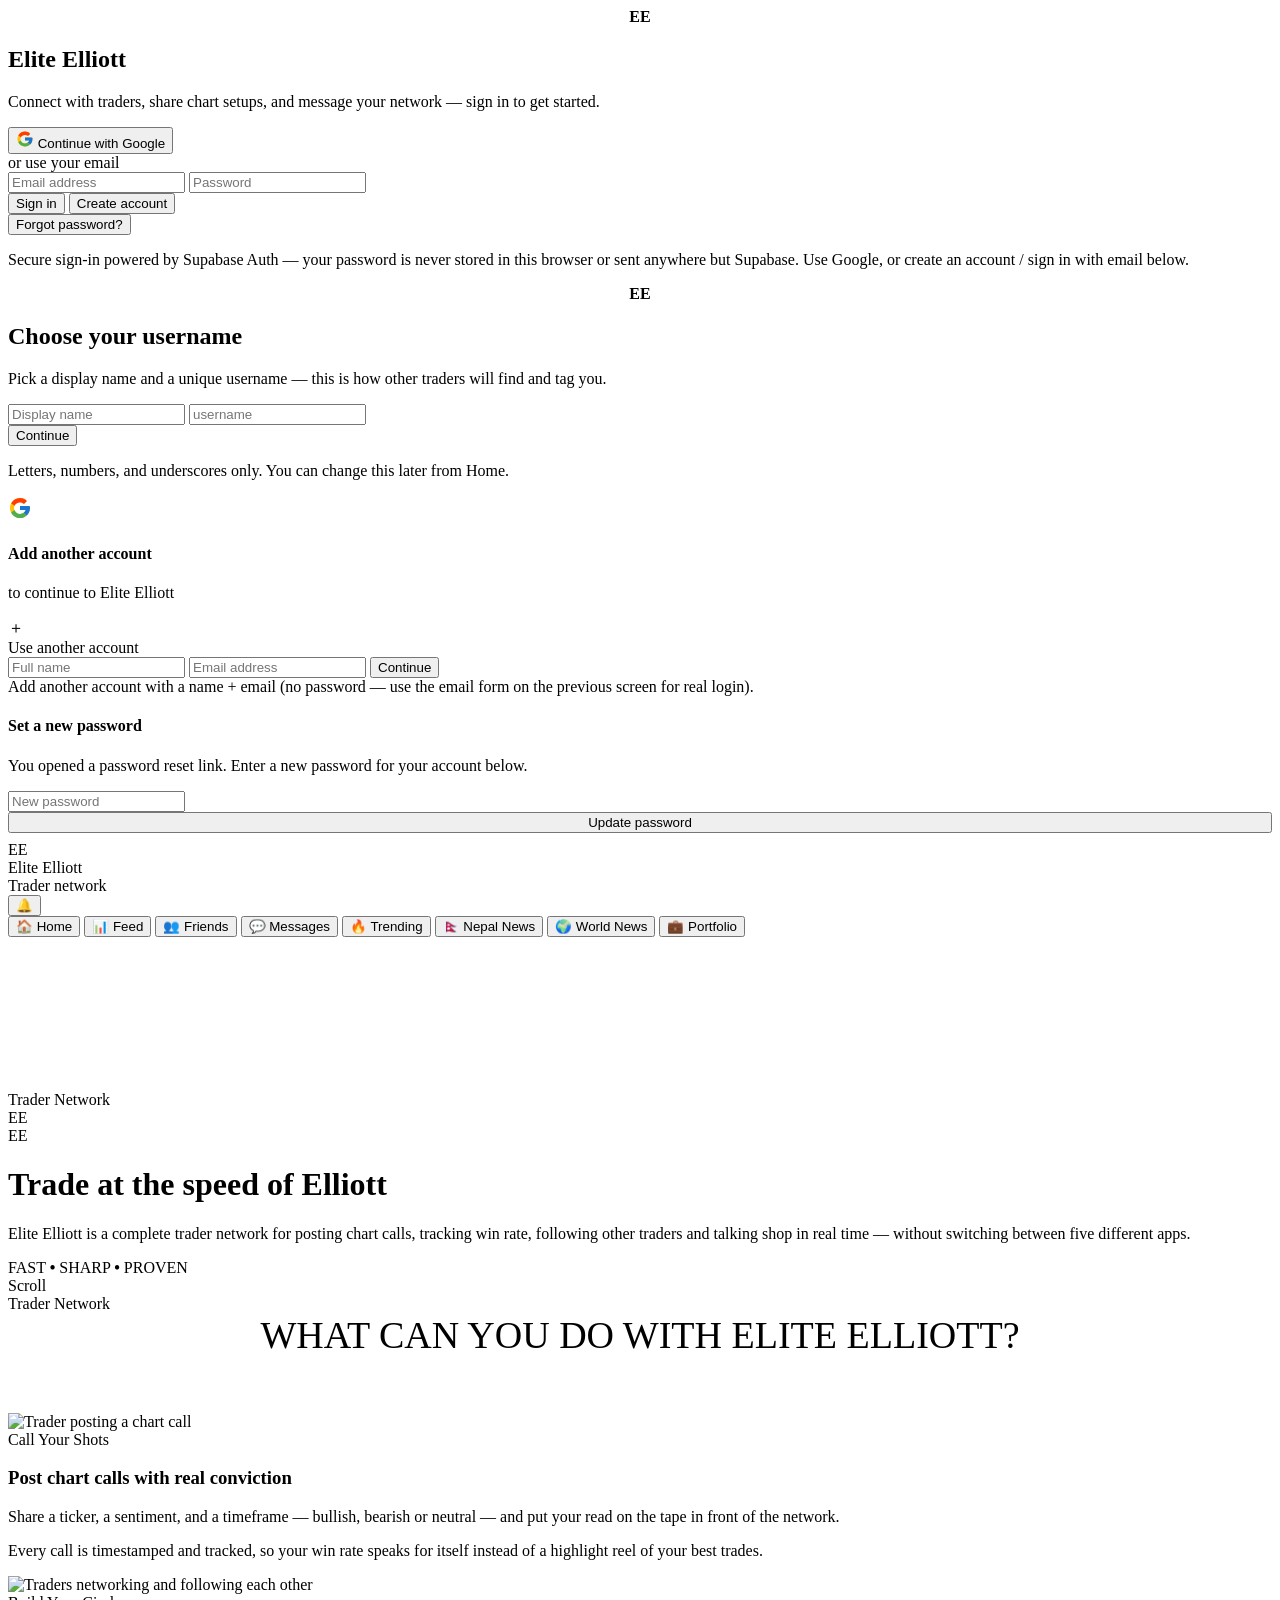
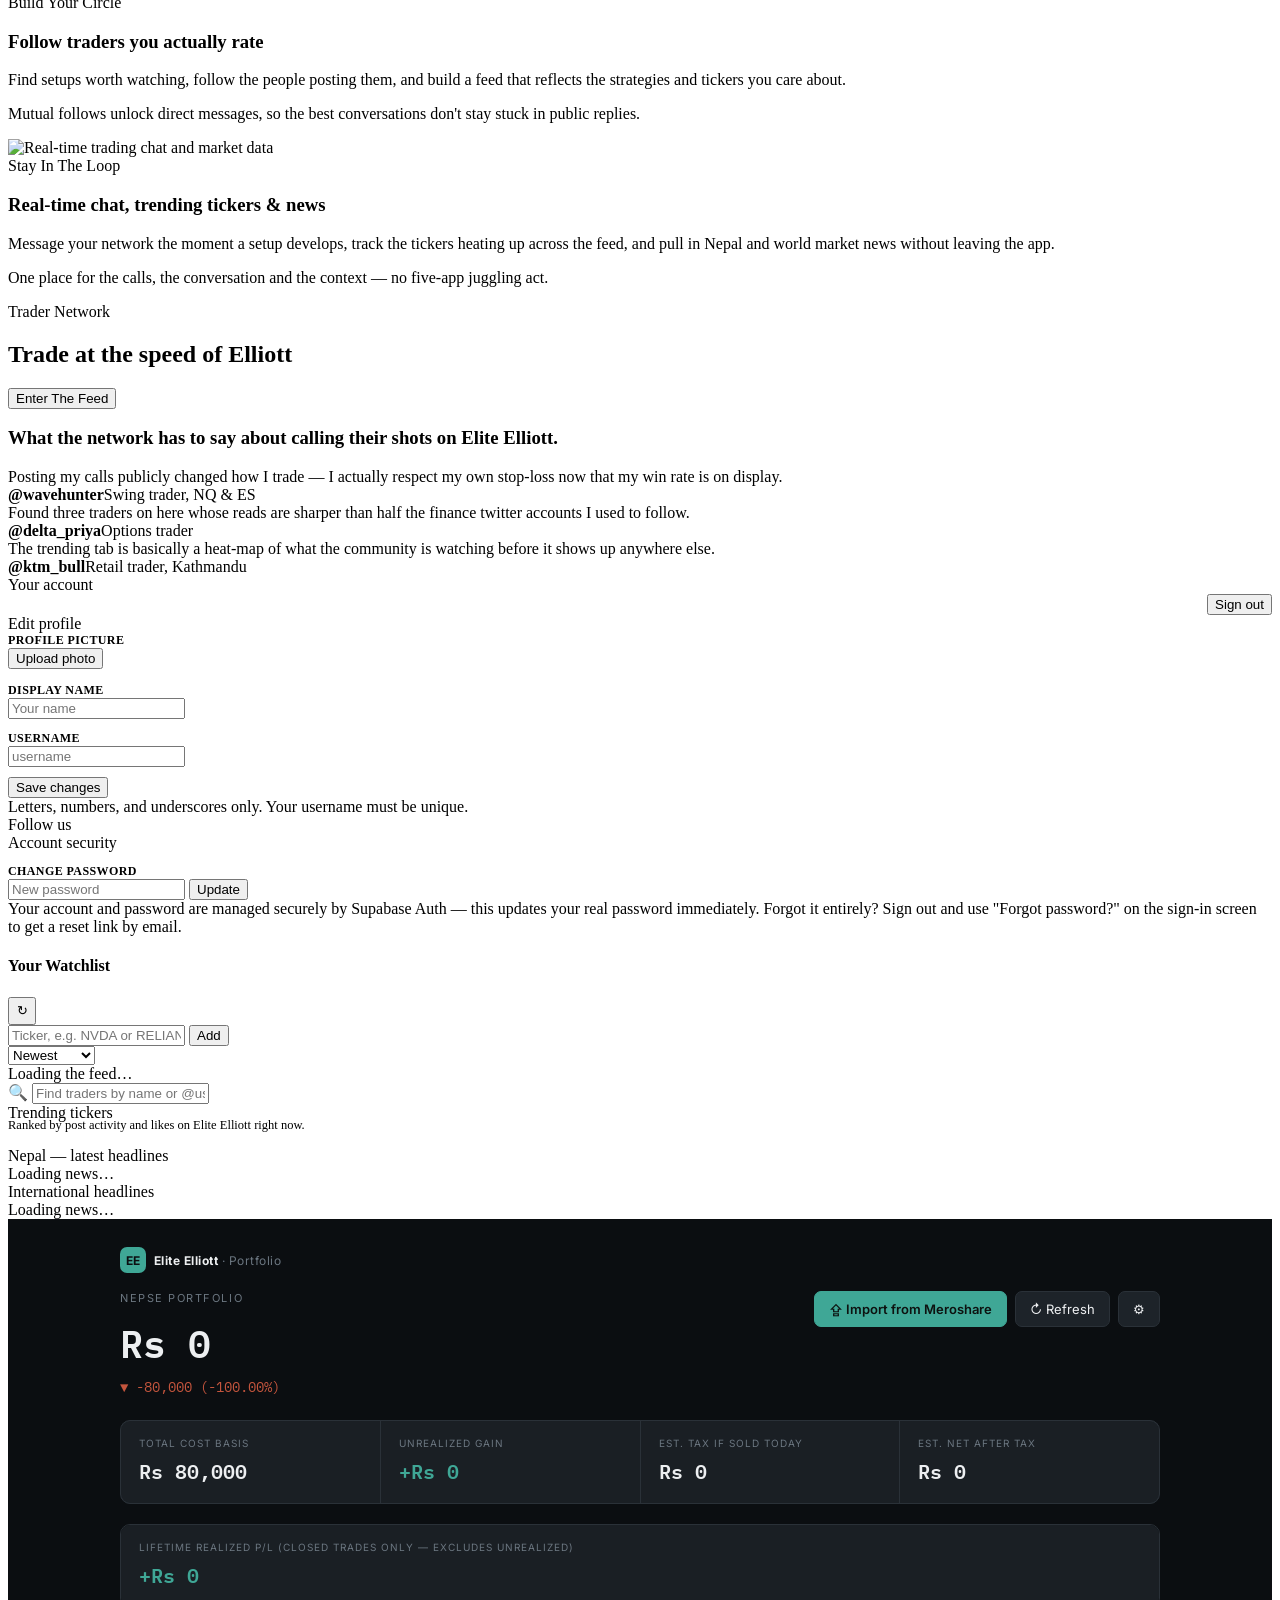
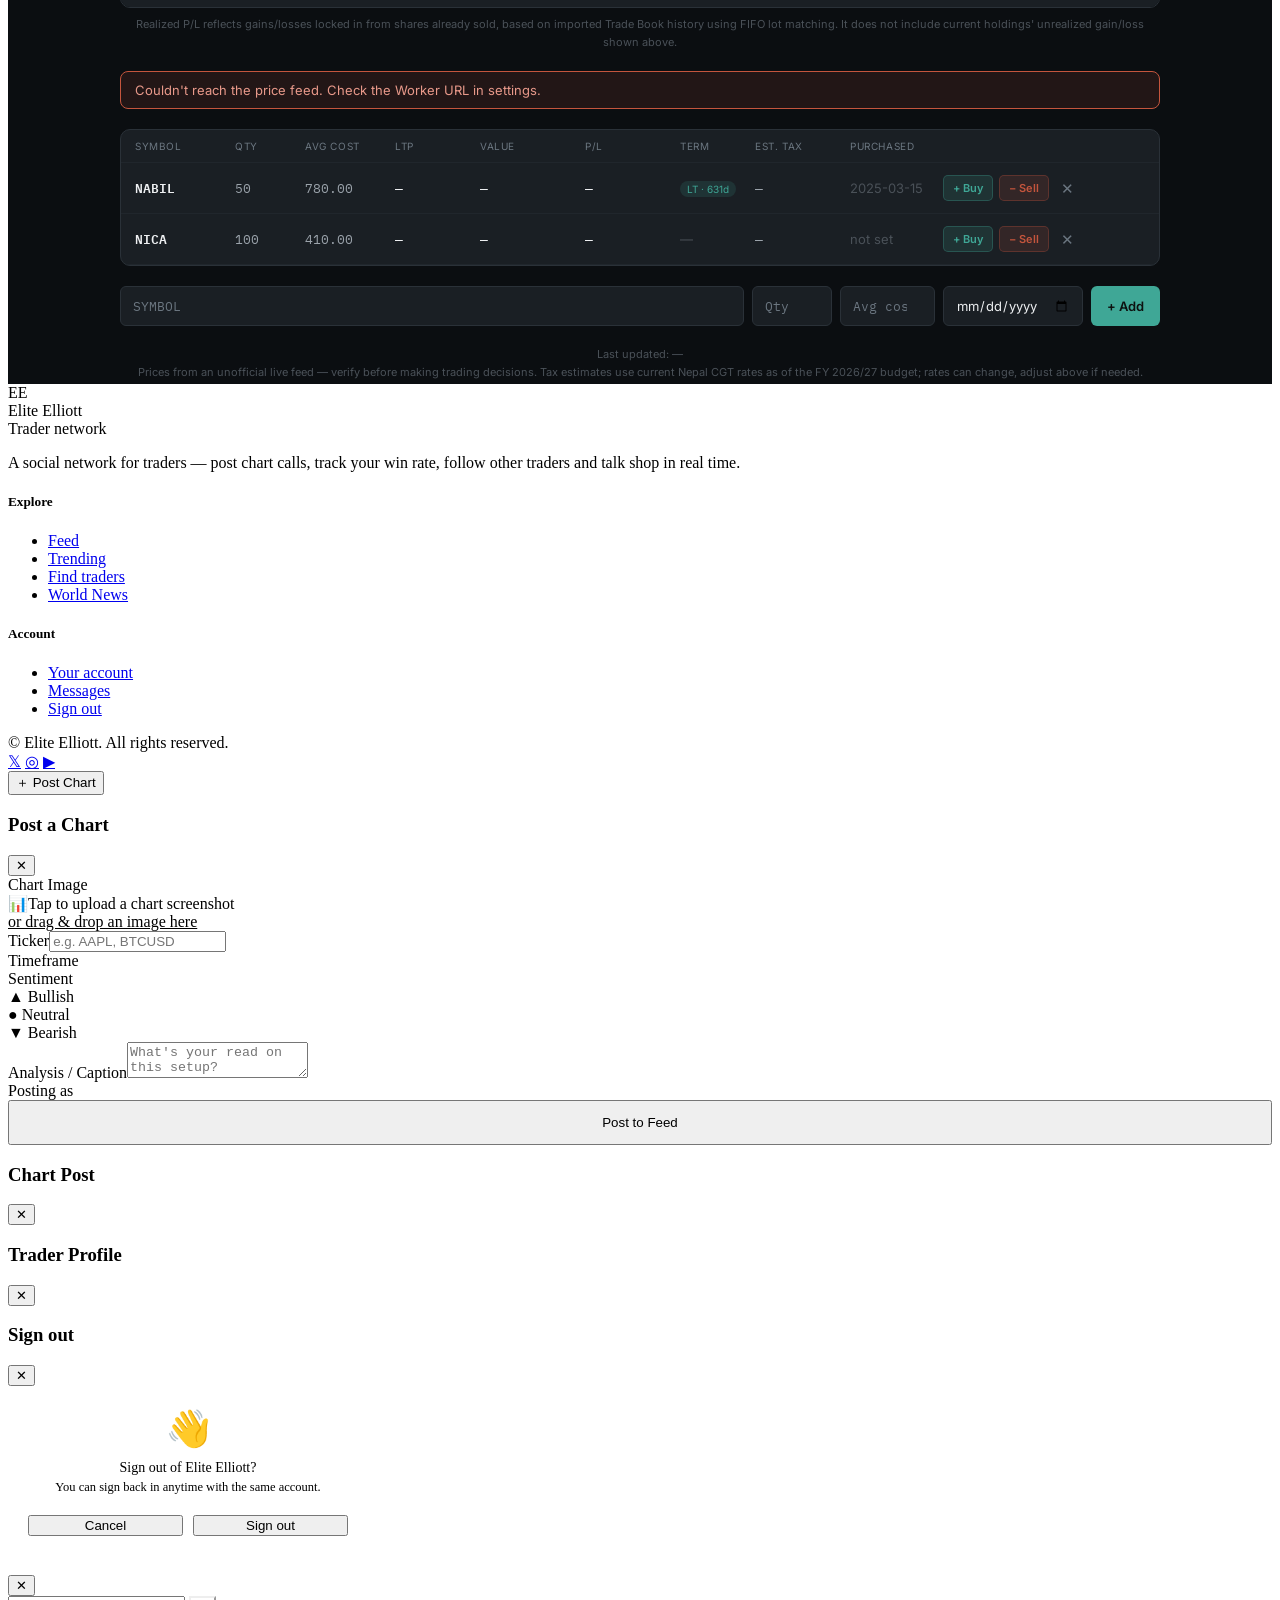
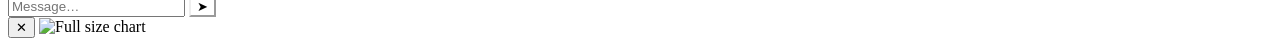
==== commit 66337647: "Update index.html" ====
--- a/index.html
+++ b/index.html
@@ -21,407 +21,7 @@
 <link rel="preconnect" href="https://fonts.googleapis.com">
 <link rel="preconnect" href="https://fonts.gstatic.com" crossorigin>
 <link href="https://fonts.googleapis.com/css2?family=Anton&family=IBM+Plex+Mono:wght@400;500;600;700&family=Inter:wght@400;500;600;700;800&display=swap" rel="stylesheet">
-<style>
-  :root{
-    --bg:#0A0A0C; --panel:#111114; --panel-2:#18181C; --line:#2A2A30; --line-soft:#1E1E23;
-    --ink:#F2F2F0; --ink-dim:#9C9CA3; --ink-faint:#5C5C63;
-    --bull:#3ECF7E; --bull-bg:rgba(62,207,126,.12);
-    --bear:#FF4D3D; --bear-bg:rgba(255,77,61,.12);
-    --neutral:#8A8A93; --neutral-bg:rgba(138,138,147,.14);
-    --gold:#FF5A1F; --gold-2:#FF8A3D; --gold-ink:#0A0A0C;
-    --radius:0px; --radius-sm:0px; --radius-lg:0px;
-    --font-display:'Anton',Impact,'Arial Narrow',sans-serif;
-    --font-body:'Inter',-apple-system,BlinkMacSystemFont,'Segoe UI',Roboto,sans-serif;
-    --font-mono:'IBM Plex Mono','Roboto Mono','SFMono-Regular',Menlo,Consolas,monospace;
-    --ease:cubic-bezier(.22,1,.36,1);
-    --shadow-sm:0 1px 2px rgba(0,0,0,.4);
-    --shadow-md:0 10px 30px rgba(0,0,0,.5);
-    --shadow-lg:0 24px 70px rgba(0,0,0,.65);
-    --shadow-gold:0 0 40px rgba(255,90,31,.35);
-  }
-  *,*::before,*::after{box-sizing:border-box;}
-  html,body{height:100%;}
-  html{scrollbar-color:var(--line) transparent; scrollbar-width:thin; scroll-behavior:smooth;}
-  body{margin:0; background:var(--bg); color:var(--ink); font-family:var(--font-body); -webkit-tap-highlight-color:transparent;}
-  button,input,textarea,select{font-family:inherit; color:inherit;}
-  ::-webkit-scrollbar{width:8px; height:8px;} ::-webkit-scrollbar-thumb{background:var(--line); border-radius:4px;} ::-webkit-scrollbar-thumb:hover{background:var(--ink-faint);}
-  :focus-visible{outline:2px solid var(--gold); outline-offset:2px; box-shadow:0 0 0 5px rgba(255,90,31,.2); border-radius:0;}
-  @media (prefers-reduced-motion:reduce){ *{animation-duration:.01ms !important; transition-duration:.01ms !important;} }
-  img{max-width:100%; display:block;}
-  a{color:inherit;}
-
-  /* ---------- cinematic section labels + reveal motion ---------- */
-  .kicker{font-family:var(--font-mono); font-size:11px; letter-spacing:.16em; text-transform:uppercase; color:var(--gold); display:flex; align-items:center; gap:8px; margin-bottom:10px; font-weight:600;}
-  .kicker::before{content:""; width:20px; height:2px; background:var(--gold); display:inline-block;}
-  .reveal{opacity:0; transform:translateY(24px); transition:opacity .7s var(--ease), transform .7s var(--ease);}
-  .reveal.in{opacity:1; transform:translateY(0);}
-  .tagline-banner{font-family:var(--font-mono); font-size:12px; letter-spacing:.22em; text-transform:uppercase; color:var(--ink-dim); text-align:center;}
-  .tagline-banner b{color:var(--gold);}
-
-  /* ---------- topbar / nav ---------- */
-  header.topbar{position:sticky; top:0; z-index:30; background:rgba(10,10,12,.9); backdrop-filter:blur(14px) saturate(140%); -webkit-backdrop-filter:blur(14px) saturate(140%); border-bottom:1px solid var(--line);}
-  .topbar-inner{max-width:1160px; margin:0 auto; padding:16px 24px; display:flex; align-items:center; justify-content:space-between; gap:16px;}
-  .brand{display:flex; align-items:center; gap:10px;}
-  .brand .mark{width:34px; height:34px; border-radius:0; background:var(--gold); color:var(--gold-ink); display:flex; align-items:center; justify-content:center; font-weight:400; font-size:16px; flex-shrink:0; font-family:var(--font-display);}
-  .brand .name{font-weight:400; font-size:20px; letter-spacing:.01em; font-family:var(--font-display); text-transform:uppercase;}
-  .brand .tag{font-size:10px; color:var(--ink-faint); margin-top:-1px; font-family:var(--font-mono); letter-spacing:.1em; text-transform:uppercase;}
-  .top-actions{display:flex; align-items:center; gap:10px;}
-  .btn{border:1px solid transparent; border-radius:0; padding:11px 20px; font-weight:700; font-size:12.5px; letter-spacing:.06em; text-transform:uppercase; cursor:pointer; display:inline-flex; align-items:center; gap:6px; transition:transform .15s var(--ease), opacity .15s, box-shadow .2s, background .15s, color .15s, border-color .15s;}
-  .btn:active{transform:scale(.97);}
-  .btn-gold{background:var(--gold); color:#fff; box-shadow:none;}
-  .btn-gold:hover{background:var(--gold-2); box-shadow:var(--shadow-gold);}
-  .btn-ghost{background:transparent; border:1px solid var(--line); color:var(--ink);}
-  .btn-ghost:hover{border-color:var(--ink);}
-  .btn-outline-bull{background:var(--bull-bg); color:var(--bull); border:1px solid rgba(62,207,126,.3);}
-  .btn-outline-bear{background:var(--bear-bg); color:var(--bear); border:1px solid rgba(255,77,61,.3);}
-  .btn-sm{padding:8px 14px; font-size:11px; border-radius:0;}
-  .btn:disabled{opacity:.4; cursor:not-allowed; filter:none; box-shadow:none;}
-
-  .icon-btn{position:relative; width:36px; height:36px; border-radius:0; border:1px solid var(--line); background:var(--panel); display:flex; align-items:center; justify-content:center; cursor:pointer; font-size:15px; flex-shrink:0; transition:border-color .15s, transform .15s var(--ease);}
-  .icon-btn:hover{border-color:var(--gold);}
-  .icon-btn:active{transform:scale(.92);}
-  .icon-btn .dot{position:absolute; top:-2px; right:-2px; min-width:16px; height:16px; padding:0 3px; border-radius:8px; background:var(--bear); color:#fff; font-size:10px; font-weight:800; display:flex; align-items:center; justify-content:center; border:2px solid var(--bg);}
-  .icon-btn .dot:empty{display:none;}
-
-  .avatar{width:36px; height:36px; border-radius:0; display:flex; align-items:center; justify-content:center; font-weight:700; font-size:13px; color:#fff; flex-shrink:0; font-family:var(--font-display);}
-  .avatar.sm{width:28px; height:28px; font-size:11px;}
-  .avatar.lg{width:56px; height:56px; font-size:18px;}
-
-  nav.tabs{max-width:1160px; margin:0 auto; padding:0 24px; display:flex; gap:4px; overflow-x:auto; border-bottom:1px solid var(--line-soft);}
-  .tab-btn{border:none; background:none; padding:14px 16px; font-size:11.5px; font-weight:700; letter-spacing:.08em; text-transform:uppercase; color:var(--ink-faint); cursor:pointer; border-bottom:2px solid transparent; white-space:nowrap; display:flex; align-items:center; gap:6px; transition:color .15s, border-color .2s var(--ease); font-family:var(--font-mono);}
-  .tab-btn:hover{color:var(--ink-dim);}
-  .tab-btn.active{color:var(--ink); border-bottom-color:var(--gold);}
-  .tab-badge{background:var(--bear); color:#fff; font-size:10px; font-weight:800; border-radius:8px; padding:1px 5px; min-width:16px; text-align:center;}
-
-  .tape{overflow:hidden; white-space:nowrap; background:var(--panel); border-bottom:1px solid var(--line);}
-  .tape-track{display:inline-flex; width:max-content; animation:tape-scroll 32s linear infinite; padding:9px 0;}
-  .tape.empty .tape-track{animation:none;}
-  @keyframes tape-scroll{ 0%{transform:translateX(0);} 100%{transform:translateX(-50%);} }
-  .tape-seg{display:inline-flex; align-items:center; gap:7px; padding:0 22px; font-family:var(--font-mono); font-size:12px; border-right:1px solid var(--line-soft); color:var(--ink-dim);}
-  .tape-seg b{color:var(--ink); font-weight:700;}
-  .tape-seg.bull{color:var(--bull);} .tape-seg.bear{color:var(--bear);}
-
-  main{max-width:1160px; margin:0 auto; padding:28px 24px 90px;}
-  .panel{display:none;}
-  .panel.active{display:block;}
-
-  /* ---------- watchlist strip ---------- */
-  .wl-card{background:var(--panel); border:1px solid var(--line); border-radius:var(--radius); padding:12px 14px; margin-bottom:16px; box-shadow:var(--shadow-sm);}
-  .wl-head{display:flex; align-items:center; justify-content:space-between; margin-bottom:10px;}
-  .wl-head h4{margin:0; font-size:12px; text-transform:uppercase; letter-spacing:.5px; color:var(--ink-dim); font-weight:800;}
-  .wl-row{display:flex; gap:8px; overflow-x:auto; padding-bottom:2px;}
-  .wl-chip{flex-shrink:0; background:var(--panel-2); border:1px solid var(--line); border-radius:10px; padding:8px 12px; font-family:var(--font-mono); min-width:120px;}
-  .wl-chip .t{font-size:12.5px; font-weight:800; display:flex; align-items:center; justify-content:space-between; gap:6px;}
-  .wl-chip .t button{background:none; border:none; color:var(--ink-faint); cursor:pointer; font-size:12px; padding:0;}
-  .wl-chip .p{font-size:11px; margin-top:2px;}
-  .wl-chip .p.up{color:var(--bull);} .wl-chip .p.down{color:var(--bear);}
-  .wl-chip .wl-spark{display:block; width:100%; height:40px; object-fit:cover; margin-top:6px; border-radius:4px; background:var(--panel); filter:invert(1) hue-rotate(180deg) contrast(1.15);}
-  .wl-chip .wl-spark.hidden{display:none;}
-  .wl-add{display:flex; gap:6px; margin-top:10px;}
-  .wl-add input{flex:1; background:var(--panel-2); border:1px solid var(--line); border-radius:8px; padding:8px 10px; font-size:12.5px; font-family:var(--font-mono);}
-
-  /* ---------- filter bar / feed ---------- */
-  .filter-bar{display:flex; align-items:center; justify-content:space-between; gap:12px; flex-wrap:wrap; margin-bottom:20px;}
-  .chip-row{display:flex; gap:8px; flex-wrap:wrap;}
-  .chip{background:transparent; border:1px solid var(--line); color:var(--ink-dim); padding:8px 16px; border-radius:0; font-size:11.5px; font-weight:700; letter-spacing:.05em; text-transform:uppercase; cursor:pointer; transition:background .15s, color .15s, border-color .15s;}
-  .chip:hover{border-color:var(--gold); color:var(--ink);}
-  .chip.active{background:var(--ink); color:var(--bg); border-color:var(--ink);}
-  .chip.active[data-s="bullish"]{background:var(--bull); border-color:var(--bull); color:#fff;}
-  .chip.active[data-s="bearish"]{background:var(--bear); border-color:var(--bear); color:#fff;}
-  .chip.active[data-s="neutral"]{background:var(--neutral); border-color:var(--neutral); color:#fff;}
-  select.sort-select{background:var(--panel); border:1px solid var(--line); color:var(--ink); padding:9px 14px; border-radius:0; font-size:11.5px; font-weight:700; letter-spacing:.05em; text-transform:uppercase; font-family:var(--font-mono);}
-
-  .feed{display:grid; grid-template-columns:repeat(auto-fill,minmax(280px,1fr)); gap:1px; background:var(--line);}
-  .post-card{background:var(--panel); border:none; border-radius:0; overflow:hidden; cursor:pointer; display:flex; flex-direction:column; box-shadow:none; transition:box-shadow .2s;}
-  .post-card:hover{transform:none; box-shadow:inset 0 0 0 2px var(--gold);}
-  .post-thumb{position:relative; aspect-ratio:16/10; background:var(--panel-2); overflow:hidden;}
-  .post-thumb img{width:100%; height:100%; object-fit:cover;}
-  .sent-badge{position:absolute; top:10px; left:10px; font-family:var(--font-mono); font-size:12px; font-weight:700; padding:4px 9px; border-radius:6px; display:flex; align-items:center; gap:4px; backdrop-filter:blur(6px);}
-  .sent-badge.bullish{background:rgba(63,107,78,.9); color:#fff;}
-  .sent-badge.bearish{background:rgba(168,64,47,.9); color:#fff;}
-  .sent-badge.neutral{background:rgba(107,103,92,.9); color:#fff;}
-  .tf-badge{position:absolute; top:10px; right:10px; font-size:11px; font-weight:700; background:rgba(11,14,17,.75); color:#fff; padding:4px 8px; border-radius:6px;}
-  .post-body{padding:12px 14px 14px; flex:1; display:flex; flex-direction:column; gap:8px;}
-  .post-caption{font-size:13px; color:var(--ink-dim); line-height:1.4; display:-webkit-box; -webkit-line-clamp:2; -webkit-box-orient:vertical; overflow:hidden;}
-  .post-meta{display:flex; align-items:center; justify-content:space-between; font-size:12px; color:var(--ink-faint); margin-top:auto;}
-  .post-author{display:flex; align-items:center; gap:6px;}
-  .post-stats{display:flex; gap:12px;}
-  .post-stats span{display:flex; align-items:center; gap:4px;}
-
-  .empty-state{text-align:center; padding:60px 20px; color:var(--ink-dim);}
-  .empty-state .em{font-size:38px; margin-bottom:10px;}
-  .hidden-note{grid-column:1/-1; text-align:center; font-size:12px; color:var(--ink-faint); padding:6px 0 2px;}
-
-  .fab{position:fixed; right:24px; bottom:24px; z-index:35; background:var(--gold); color:#fff; border:none; border-radius:0; padding:15px 24px; font-weight:700; font-size:12.5px; letter-spacing:.06em; text-transform:uppercase; box-shadow:var(--shadow-lg), var(--shadow-gold); cursor:pointer; display:flex; align-items:center; gap:8px; transition:transform .18s var(--ease), background .18s;}
-  .fab:hover{transform:translateY(-2px); background:var(--gold-2);}
-  .fab:active{transform:scale(.95);}
-
-  /* ---------- friends ---------- */
-  .section-title{font-family:var(--font-mono); font-size:11px; text-transform:uppercase; letter-spacing:.14em; color:var(--gold); font-weight:700; margin:34px 0 16px; display:flex; align-items:center; gap:8px;}
-  .section-title::before{content:""; width:20px; height:2px; background:var(--gold); display:inline-block;}
-  .section-title:first-child{margin-top:0;}
-  .search-box{display:flex; align-items:center; gap:8px; background:var(--panel); border:1px solid var(--line); border-radius:var(--radius-sm); padding:10px 13px; margin-bottom:6px;}
-  .search-box input{flex:1; background:none; border:none; font-size:14px;}
-  .search-box input:focus{outline:none;}
-
-  .person-row{display:flex; align-items:center; gap:12px; background:var(--panel); border:1px solid var(--line); border-radius:0; padding:14px 16px; margin-bottom:0; margin-top:-1px; transition:border-color .15s;}
-  .person-row:hover{border-color:var(--gold); position:relative; z-index:1;}
-  .person-info{flex:1; min-width:0;}
-  .person-info .pn{font-weight:700; font-size:14px; display:flex; align-items:center; gap:6px;}
-  .person-info .ph{font-size:12px; color:var(--ink-faint); font-family:var(--font-mono);}
-  .person-info .pb{font-size:12px; color:var(--ink-dim); margin-top:2px; overflow:hidden; text-overflow:ellipsis; white-space:nowrap;}
-  .person-actions{display:flex; gap:6px; flex-shrink:0;}
-  .online-dot{width:8px; height:8px; border-radius:50%; background:var(--bull); display:inline-block; flex-shrink:0;}
-
-  .people-grid{display:grid; grid-template-columns:repeat(auto-fill,minmax(230px,1fr)); gap:1px; background:var(--line);}
-  .person-card{background:var(--panel); border:none; border-radius:0; padding:24px 16px; text-align:center; box-shadow:none; transition:box-shadow .2s;}
-  .person-card:hover{transform:none; box-shadow:inset 0 0 0 2px var(--gold);}
-  .person-card .avatar{margin:0 auto 10px;}
-  .person-card .pn{font-weight:700; font-size:14px;}
-  .person-card .ph{font-size:11.5px; color:var(--ink-faint); font-family:var(--font-mono); margin-bottom:6px;}
-  .person-card .pb{font-size:12px; color:var(--ink-dim); line-height:1.4; margin-bottom:12px; min-height:34px;}
-
-  /* ---------- messages ---------- */
-  .convo-row{display:flex; align-items:center; gap:12px; padding:12px 8px; border-radius:var(--radius-sm); cursor:pointer; margin-bottom:2px;}
-  .convo-row:hover{background:var(--panel-2);}
-  .convo-info{flex:1; min-width:0;}
-  .convo-info .cn{font-weight:700; font-size:14px; display:flex; align-items:center; justify-content:space-between; gap:8px;}
-  .convo-info .cn .ctime{font-weight:500; font-size:11px; color:var(--ink-faint);}
-  .convo-info .clast{font-size:12.5px; color:var(--ink-dim); overflow:hidden; text-overflow:ellipsis; white-space:nowrap; margin-top:1px;}
-  .convo-row.unread .clast{color:var(--ink); font-weight:600;}
-  .unread-dot{width:9px; height:9px; border-radius:50%; background:var(--gold); flex-shrink:0;}
-
-  .chat-thread{display:flex; flex-direction:column; gap:10px;}
-  .msg-bubble{max-width:78%; padding:9px 13px; border-radius:14px; font-size:13.5px; line-height:1.4;}
-  .msg-row{display:flex;}
-  .msg-row.me{justify-content:flex-end;}
-  .msg-row.me .msg-bubble{background:var(--gold); color:var(--gold-ink); border-bottom-right-radius:4px;}
-  .msg-row.them .msg-bubble{background:var(--panel-2); border:1px solid var(--line); border-bottom-left-radius:4px;}
-  .msg-time{font-size:10px; color:var(--ink-faint); margin-top:3px; display:block;}
-  .msg-row.me .msg-time{text-align:right;}
-  .typing-row{display:flex; align-items:center; gap:4px; padding:9px 13px; background:var(--panel-2); border:1px solid var(--line); border-radius:14px; width:fit-content;}
-  .typing-row span{width:6px; height:6px; border-radius:50%; background:var(--ink-faint); animation:tp 1.2s infinite ease-in-out;}
-  .typing-row span:nth-child(2){animation-delay:.2s;} .typing-row span:nth-child(3){animation-delay:.4s;}
-  @keyframes tp{0%,60%,100%{opacity:.3; transform:translateY(0);} 30%{opacity:1; transform:translateY(-3px);}}
-
-  /* ---------- modal ---------- */
-  .overlay-bg{position:fixed; inset:0; background:rgba(0,0,0,.6); backdrop-filter:blur(3px); -webkit-backdrop-filter:blur(3px); z-index:40; opacity:0; pointer-events:none; transition:opacity .2s;}
-  .overlay-bg.show{opacity:1; pointer-events:auto;}
-  .modal{position:fixed; left:50%; bottom:0; transform:translate(-50%,100%); width:100%; max-width:560px; max-height:90vh; background:var(--bg); border:1px solid var(--line); border-radius:var(--radius-lg) var(--radius-lg) 0 0; z-index:41; display:flex; flex-direction:column; transition:transform .28s var(--ease), opacity .2s, visibility 0s .28s; opacity:0; visibility:hidden; pointer-events:none; box-shadow:var(--shadow-lg);}
-  .modal.show{transform:translate(-50%,0); opacity:1; visibility:visible; pointer-events:auto; transition:transform .28s var(--ease), opacity .2s;}
-  @media(min-width:640px){ .modal{bottom:50%; transform:translate(-50%,150%); border-radius:var(--radius-lg);} .modal.show{transform:translate(-50%,50%);} }
-  .modal-head{display:flex; align-items:center; justify-content:space-between; padding:16px 18px; border-bottom:1px solid var(--line); flex-shrink:0;}
-  .modal-head .mh-info{display:flex; align-items:center; gap:10px; min-width:0;}
-  .modal-head h3{margin:0; font-size:17px; font-weight:800; overflow:hidden; text-overflow:ellipsis; white-space:nowrap;}
-  .modal-head .mh-sub{font-size:11px; color:var(--ink-faint); margin-top:1px;}
-  .modal-body{overflow-y:auto; padding:18px; flex:1;}
-  .modal-foot{padding:10px 12px; border-top:1px solid var(--line); flex-shrink:0; display:flex; gap:8px; align-items:center;}
-  .modal-foot input{flex:1; background:var(--panel); border:1px solid var(--line); border-radius:20px; padding:11px 15px; font-size:14px;}
-  .close-x{background:var(--panel-2); border:none; width:32px; height:32px; border-radius:50%; font-size:15px; cursor:pointer; flex-shrink:0;}
-
-  .field{margin-bottom:14px;}
-  .field label{display:block; font-size:12px; font-weight:700; color:var(--ink-dim); text-transform:uppercase; letter-spacing:.4px; margin-bottom:6px;}
-  .field input[type=text], .field textarea{width:100%; background:var(--panel); border:1px solid var(--line); border-radius:var(--radius-sm); padding:11px 13px; font-size:14px; transition:border-color .15s;}
-  .field input[type=text]:focus, .field textarea:focus{outline:none; border-color:var(--gold);}
-  .field textarea{resize:vertical; min-height:70px;}
-  .field .static-val{display:flex; align-items:center; gap:8px; background:var(--panel); border:1px solid var(--line); border-radius:var(--radius-sm); padding:9px 13px; font-size:14px; color:var(--ink-dim);}
-  .seg-control{display:flex; gap:8px;}
-  .seg-btn{flex:1; padding:10px; border-radius:var(--radius-sm); border:1px solid var(--line); background:var(--panel); color:var(--ink-dim); font-weight:700; font-size:13px; cursor:pointer; text-align:center; transition:background .15s, color .15s, border-color .15s, transform .1s var(--ease);}
-  .seg-btn:hover{border-color:var(--ink-faint);}
-  .seg-btn:active{transform:scale(.97);}
-  .seg-btn.sel[data-s="bullish"]{background:var(--bull); border-color:var(--bull); color:#fff;}
-  .seg-btn.sel[data-s="bearish"]{background:var(--bear); border-color:var(--bear); color:#fff;}
-  .seg-btn.sel[data-s="neutral"]{background:var(--neutral); border-color:var(--neutral); color:#fff;}
-  .tf-grid{display:grid; grid-template-columns:repeat(4,1fr); gap:6px;}
-  .tf-btn{padding:8px 4px; border-radius:var(--radius-sm); border:1px solid var(--line); background:var(--panel); color:var(--ink-dim); font-size:12px; font-weight:700; cursor:pointer; transition:background .15s, color .15s, border-color .15s;}
-  .tf-btn:hover{border-color:var(--ink-faint);}
-  .tf-btn.sel{background:var(--ink); color:var(--bg); border-color:var(--ink);}
-
-  .drop-zone{border:2px dashed var(--line); border-radius:var(--radius); text-align:center; padding:26px 14px; cursor:pointer; background:var(--panel); transition:border-color .15s, background .15s;}
-  .drop-zone:hover{border-color:var(--gold); background:var(--panel-2);}
-  .drop-zone.has-img{padding:0; border-style:solid;}
-  .drop-zone img{width:100%; border-radius:var(--radius); max-height:280px; object-fit:contain; background:#fff;}
-  .drop-zone .dz-label{color:var(--ink-dim); font-size:13px;}
-  .drop-zone .dz-label .em{font-size:26px; display:block; margin-bottom:6px;}
-
-  .detail-img{width:100%; border-radius:var(--radius-sm); background:#fff; cursor:zoom-in; margin-bottom:14px;}
-  .badge-row{display:flex; gap:8px; margin-bottom:12px; flex-wrap:wrap;}
-  .badge{font-size:12px; font-weight:700; padding:5px 10px; border-radius:6px; font-family:var(--font-mono);}
-  .badge.bullish{background:var(--bull-bg); color:var(--bull);} .badge.bearish{background:var(--bear-bg); color:var(--bear);} .badge.neutral{background:var(--neutral-bg); color:var(--neutral);}
-  .badge.tf{background:var(--panel-2); color:var(--ink-dim);}
-  .detail-caption{font-size:14.5px; line-height:1.55; color:var(--ink); margin-bottom:16px; white-space:pre-wrap;}
-  .detail-actions{display:flex; gap:8px; margin-bottom:18px; flex-wrap:wrap;}
-  .author-row{font-size:12px; color:var(--ink-faint); margin-bottom:14px; display:flex; align-items:center; gap:8px;}
-  .comments-title{font-size:13px; font-weight:800; text-transform:uppercase; letter-spacing:.4px; color:var(--ink-dim); margin:0 0 10px;}
-  .comment{background:var(--panel); border-radius:var(--radius-sm); padding:10px 12px; margin-bottom:8px;}
-  .comment .ca{font-size:12.5px; font-weight:700; color:var(--gold);}
-  .comment .ct{font-size:11px; color:var(--ink-faint); margin-left:6px;}
-  .comment .cb{font-size:13.5px; margin-top:3px; line-height:1.4;}
-  .comment-form{display:flex; gap:8px; margin-top:10px;}
-  .comment-form input{flex:1; background:var(--panel); border:1px solid var(--line); border-radius:20px; padding:10px 15px; font-size:14px;}
-
-  .lightbox{position:fixed; inset:0; background:rgba(0,0,0,.92); z-index:60; display:none; align-items:center; justify-content:center; padding:20px;}
-  .lightbox.show{display:flex;}
-  .lightbox img{max-width:100%; max-height:100%; border-radius:8px;}
-  .lightbox-close{position:absolute; top:18px; right:18px; background:var(--panel-2); border:none; color:#fff; width:38px; height:38px; border-radius:50%; font-size:16px; cursor:pointer;}
-
-  .toast{position:fixed; bottom:26px; left:50%; transform:translateX(-50%) translateY(10px); background:var(--panel-2); border:1px solid var(--line); padding:10px 18px; border-radius:20px; font-size:13px; font-weight:600; z-index:80; opacity:0; transition:opacity .2s, transform .2s; pointer-events:none; max-width:90vw; text-align:center;}
-  .toast.show{opacity:1; transform:translateX(-50%) translateY(0);}
-  .loading{text-align:center; padding:60px 0; color:var(--ink-faint);}
-
-  /* ---------- google-style login ---------- */
-  .login-gate{position:fixed; inset:0; background:var(--bg); z-index:100; display:flex; align-items:center; justify-content:center; padding:20px;}
-  .login-gate.hide{display:none;}
-  .login-card{width:100%; max-width:380px; text-align:center;}
-  .login-card .mark{width:52px; height:52px; font-size:22px; margin:0 auto 18px;}
-  .login-card h2{margin:0 0 6px; font-size:26px; font-weight:400; font-family:var(--font-display); text-transform:uppercase; letter-spacing:.01em;}
-  .login-card p{margin:0 0 26px; font-size:13.5px; color:var(--ink-dim); line-height:1.5;}
-  .gsi-btn{width:100%; background:#fff; color:#3c4043; border:1px solid #dadce0; border-radius:8px; padding:12px 16px; font-size:14.5px; font-weight:600; cursor:pointer; display:flex; align-items:center; justify-content:center; gap:12px; transition:box-shadow .15s;}
-  .gsi-btn:hover{box-shadow:0 1px 6px rgba(0,0,0,.35);}
-  .login-note{margin-top:16px !important; font-size:11px !important; color:var(--ink-faint) !important; line-height:1.5;}
-
-  .login-divider{display:flex; align-items:center; gap:10px; margin:20px 0 16px; color:var(--ink-faint); font-size:11.5px;}
-  .login-divider::before, .login-divider::after{content:""; flex:1; height:1px; background:var(--line);}
-  .email-login-form{display:flex; flex-direction:column; gap:9px; text-align:left;}
-  .email-login-form input{width:100%; background:var(--panel-2); border:1px solid var(--line); border-radius:8px; padding:11px 13px; font-size:14px;}
-  .email-login-form input:focus{outline:none; border-color:var(--gold);}
-  .email-login-actions{display:flex; gap:8px; margin-top:2px;}
-  .email-forgot-link{background:none; border:none; color:var(--ink-dim); font-size:12px; text-decoration:underline; cursor:pointer; padding:2px 0; align-self:flex-start;}
-  .email-login-msg{font-size:12px; min-height:16px; color:var(--bear);}
-  .email-login-msg.ok{color:var(--bull);}
-
-  .acct-overlay{position:fixed; inset:0; background:rgba(0,0,0,.5); backdrop-filter:blur(3px); -webkit-backdrop-filter:blur(3px); z-index:101; display:none; align-items:center; justify-content:center; padding:20px; opacity:0; transition:opacity .18s;}
-  .acct-overlay.show{display:flex; opacity:1;}
-  .acct-card{width:100%; max-width:340px; background:#fff; color:#202124; border-radius:12px; overflow:hidden; box-shadow:0 4px 30px rgba(0,0,0,.5); animation:acct-in .18s var(--ease);}
-  @keyframes acct-in{ from{transform:scale(.96); opacity:0;} to{transform:scale(1); opacity:1;} }
-  .acct-head{padding:22px 24px 14px; text-align:center;}
-  .acct-head svg{margin-bottom:8px;}
-  .acct-head h4{margin:0 0 4px; font-size:16px; font-weight:500;}
-  .acct-head p{margin:0; font-size:12.5px; color:#5f6368;}
-  .acct-row{display:flex; align-items:center; gap:14px; padding:11px 24px; cursor:pointer;}
-  .acct-row:hover{background:#f1f3f4;}
-  .acct-row .an{font-size:14px; font-weight:500;}
-  .acct-row .ae{font-size:12.5px; color:#5f6368;}
-  .acct-other{display:flex; align-items:center; gap:14px; padding:13px 24px; cursor:pointer; border-top:1px solid #e8eaed;}
-  .acct-other .oi{width:32px; height:32px; border-radius:50%; background:#f1f3f4; display:flex; align-items:center; justify-content:center; font-size:16px; color:#5f6368; flex-shrink:0;}
-  .acct-manual{padding:16px 24px 22px; border-top:1px solid #e8eaed; display:none;}
-  .acct-manual.show{display:block;}
-  .acct-manual input{width:100%; background:#f1f3f4; border:1px solid transparent; border-radius:6px; padding:10px 12px; font-size:13.5px; margin-bottom:8px; color:#202124;}
-  .acct-manual button{width:100%; background:#1a73e8; color:#fff; border:none; border-radius:6px; padding:10px; font-size:13.5px; font-weight:600; cursor:pointer;}
-  .acct-foot{padding:12px 24px 20px; font-size:11px; color:#80868b; text-align:center; border-top:1px solid #e8eaed;}
-
-  /* ---------- home / 3D logo ---------- */
-  .home-hero{position:relative; display:flex; flex-direction:column; align-items:center; text-align:center; padding:90px 16px 64px; margin-bottom:0; border-radius:0; background:radial-gradient(120% 100% at 50% -10%, #1a1210 0%, var(--bg) 62%); overflow:hidden; border:none; border-bottom:1px solid var(--line);}
-  .hero-bg-video{position:absolute; inset:0; width:100%; height:100%; object-fit:cover; z-index:0; opacity:.4; pointer-events:none;}
-  .hero-bg-overlay{position:absolute; inset:0; z-index:1; background:linear-gradient(180deg, rgba(10,10,12,.55) 0%, rgba(10,10,12,.75) 55%, var(--bg) 100%); pointer-events:none;}
-  .home-hero > *:not(.hero-bg-video):not(.hero-bg-overlay){position:relative; z-index:2;}
-  .logo3d-wrap{width:150px; height:150px; margin-bottom:30px; perspective:900px;}
-  .logo3d{width:100%; height:100%; position:relative; transform-style:preserve-3d; animation:logo3d-spin 10s linear infinite;}
-  @keyframes logo3d-spin{ 0%{transform:rotateY(0deg) rotateX(10deg);} 100%{transform:rotateY(360deg) rotateX(10deg);} }
-  .logo3d .face{position:absolute; inset:0; border-radius:0; display:flex; align-items:center; justify-content:center; font-weight:400; font-family:var(--font-display); font-size:44px; color:#fff; backface-visibility:hidden;}
-  .logo3d .face.front{background:linear-gradient(155deg,var(--gold-2),var(--gold)); transform:translateZ(30px); box-shadow:0 0 60px rgba(255,90,31,.4);}
-  .logo3d .face.back{background:linear-gradient(155deg,#8f2e0d,#5c1c08); transform:rotateY(180deg) translateZ(30px);}
-  .logo3d .edge{position:absolute; left:50%; top:50%; width:60px; height:150px; background:linear-gradient(90deg,#5c1c08,var(--gold),#5c1c08); transform-origin:center;}
-  .home-hero .kicker{justify-content:center;}
-  .home-hero h1{margin:0 0 16px; font-size:clamp(38px,7vw,72px); font-weight:400; letter-spacing:.01em; font-family:var(--font-display); text-transform:uppercase; line-height:1; color:var(--ink);}
-  .home-hero p{margin:0; color:var(--ink-dim); font-size:15px; max-width:480px; line-height:1.65;}
-  .hero-scroll-cue{margin-top:48px; display:flex; flex-direction:column; align-items:center; gap:8px; font-family:var(--font-mono); font-size:10px; letter-spacing:.16em; text-transform:uppercase; color:var(--gold); animation:cue-bob 2.2s ease-in-out infinite;}
-  .hero-scroll-cue::after{content:""; width:1px; height:30px; background:var(--gold);}
-  @keyframes cue-bob{ 0%,100%{transform:translateY(0); opacity:.6;} 50%{transform:translateY(6px); opacity:1;} }
-  .hero-meta-row{margin-top:30px;}
-  .hero-meta-row b{color:var(--gold);}
-
-  .home-section{margin-bottom:68px; padding-top:8px;}
-  .social-grid{display:grid; grid-template-columns:repeat(auto-fill,minmax(150px,1fr)); gap:1px; background:var(--line);}
-  .social-link{display:flex; align-items:center; gap:10px; background:var(--panel); border:none; border-radius:0; padding:16px; text-decoration:none; transition:background .15s;}
-  .social-link:hover{background:var(--panel-2);}
-  .social-link .si{width:32px; height:32px; border-radius:0; display:flex; align-items:center; justify-content:center; font-size:15px; flex-shrink:0; color:#fff;}
-  .social-link .sl-name{font-size:13px; font-weight:700; color:var(--ink); text-transform:uppercase; letter-spacing:.03em;}
-  .social-link .sl-sub{font-size:10.5px; color:var(--ink-faint); font-family:var(--font-mono);}
-
-  .acct-security-card{background:var(--panel); border:1px solid var(--line); border-radius:var(--radius); padding:16px;}
-  .acct-security-card .asc-row{display:flex; gap:8px; margin-top:10px;}
-  .acct-security-card .asc-row input{flex:1; background:var(--panel-2); border:1px solid var(--line); border-radius:8px; padding:10px 12px; font-size:13.5px;}
-  .asc-current{font-size:12px; color:var(--ink-dim); margin-top:8px; display:flex; align-items:center; gap:6px;}
-  .asc-note{font-size:11px; color:var(--ink-faint); margin-top:10px; line-height:1.5;}
-
-  .news-grid{display:grid; grid-template-columns:repeat(auto-fill,minmax(260px,1fr)); gap:1px; background:var(--line);}
-  .news-card{background:var(--panel); border:none; border-radius:0; overflow:hidden; text-decoration:none; display:flex; flex-direction:column; box-shadow:none; transition:box-shadow .2s;}
-  .news-card:hover{transform:none; box-shadow:inset 0 0 0 2px var(--gold);}
-  .news-card img{width:100%; aspect-ratio:16/9; object-fit:cover; background:var(--panel-2); filter:contrast(1.08) saturate(1.05);}
-  .news-card .nc-body{padding:18px 20px 22px;}
-  .news-card .nc-src{font-size:10px; color:var(--gold); font-weight:700; text-transform:uppercase; letter-spacing:.12em; font-family:var(--font-mono);}
-  .news-card .nc-title{font-size:16px; font-weight:400; font-family:var(--font-display); text-transform:uppercase; color:var(--ink); line-height:1.25; margin:9px 0 9px; letter-spacing:.01em;}
-  .news-card .nc-time{font-size:11px; color:var(--ink-faint);}
-  .news-source-tabs{display:flex; gap:8px; margin-bottom:14px; flex-wrap:wrap;}
-
-  .trend-list{display:flex; flex-direction:column; gap:0; border-top:1px solid var(--line);}
-  .trend-row{display:flex; align-items:center; gap:12px; background:var(--panel); border:none; border-bottom:1px solid var(--line); border-radius:0; padding:16px 4px; transition:background .15s;}
-  .trend-row:hover{background:var(--panel-2);}
-  .trend-rank{width:26px; height:26px; border-radius:50%; background:var(--panel-2); display:flex; align-items:center; justify-content:center; font-weight:800; font-size:12px; color:var(--ink-dim); flex-shrink:0;}
-  .trend-row.r1 .trend-rank{background:var(--gold); color:var(--gold-ink);}
-  .trend-row.r2 .trend-rank{background:#8A94A3; color:#0B0E11;}
-  .trend-row.r3 .trend-rank{background:#8f6d04; color:#fff;}
-  .trend-main{flex:1; min-width:0;}
-  .trend-main .tt{font-weight:800; font-size:14.5px; font-family:var(--font-mono);}
-  .trend-main .tm{font-size:11.5px; color:var(--ink-faint);}
-  .trend-score{text-align:right; font-family:var(--font-mono);}
-  .trend-score .ts-val{font-weight:800; font-size:14px;}
-  .trend-score .ts-lbl{font-size:10px; color:var(--ink-faint); text-transform:uppercase;}
-
-  /* ---------- auth extras: reset-password card, follow lists ---------- */
-  .pw-reset-card{width:100%; max-width:340px; background:var(--panel); color:var(--ink); border:1px solid var(--line); border-radius:var(--radius); padding:24px; box-shadow:var(--shadow-lg);}
-  .pw-reset-card h4{margin:0 0 6px; font-size:17px;}
-  .pw-reset-card p{margin:0 0 16px; font-size:12.5px; color:var(--ink-dim); line-height:1.5;}
-  .pw-reset-card input{width:100%; background:var(--panel-2); border:1px solid var(--line); border-radius:8px; padding:11px 13px; font-size:14px; margin-bottom:10px;}
-  .subtab-row{display:flex; gap:6px; margin-bottom:14px;}
-  .subtab-btn{flex:1; background:var(--panel); border:1px solid var(--line); color:var(--ink-dim); padding:9px 6px; border-radius:var(--radius-sm); font-size:12.5px; font-weight:700; cursor:pointer; text-align:center; transition:background .15s, color .15s, border-color .15s;}
-  .subtab-btn:hover{border-color:var(--ink-faint);}
-  .subtab-btn.active{background:var(--ink); color:var(--bg); border-color:var(--ink);}
-  .follow-sub{display:none;}
-  .follow-sub.active{display:block;}
-
-  /* ---------- LightWave-style feature panels ---------- */
-  .feature-panel{display:grid; grid-template-columns:1fr 1fr; gap:48px; align-items:center; margin-bottom:80px;}
-  .feature-panel.rev .fp-media{order:2;}
-  .feature-panel.rev .fp-copy{order:1;}
-  .fp-media{position:relative; aspect-ratio:4/3; overflow:hidden; border:1px solid var(--line); background:var(--panel);}
-  .fp-media img{width:100%; height:100%; object-fit:cover; display:block; filter:contrast(1.08) saturate(1.05);}
-  .fp-media::after{content:""; position:absolute; inset:0; background:linear-gradient(160deg, rgba(255,90,31,.15), transparent 55%); pointer-events:none;}
-  .fp-copy .kicker{margin-bottom:12px;}
-  .fp-copy h3{margin:0 0 14px; font-size:clamp(22px,3vw,32px); font-weight:400; font-family:var(--font-display); text-transform:uppercase; letter-spacing:.01em; color:var(--ink); line-height:1.1;}
-  .fp-copy p{margin:0; font-size:14.5px; line-height:1.7; color:var(--ink-dim);}
-  .fp-copy p + p{margin-top:12px;}
-  @media (max-width:760px){ .feature-panel, .feature-panel.rev{grid-template-columns:1fr;} .feature-panel.rev .fp-media{order:1;} .feature-panel.rev .fp-copy{order:2;} }
-
-  .cta-banner{text-align:center; padding:64px 24px; margin:0 0 80px; border-top:1px solid var(--line); border-bottom:1px solid var(--line); background:radial-gradient(120% 140% at 50% 0%, rgba(255,90,31,.08), transparent 60%);}
-  .cta-banner .kicker{justify-content:center;}
-  .cta-banner h2{margin:0 0 22px; font-size:clamp(24px,4vw,40px); font-weight:400; font-family:var(--font-display); text-transform:uppercase; color:var(--ink); letter-spacing:.01em;}
-  .cta-banner .btn{padding:14px 34px; font-size:13px;}
-
-  .testimonial-strip{margin-bottom:80px;}
-  .testimonial-strip h3{text-align:center; font-size:15px; font-weight:400; color:var(--ink-dim); max-width:640px; margin:0 auto 36px; line-height:1.6; font-family:var(--font-body);}
-  .testimonial-grid{display:grid; grid-template-columns:repeat(auto-fit,minmax(260px,1fr)); gap:1px; background:var(--line); border:1px solid var(--line);}
-  .testimonial-card{background:var(--panel); padding:26px 24px; display:flex; flex-direction:column; gap:14px;}
-  .testimonial-card .tq{font-size:13.5px; line-height:1.7; color:var(--ink); font-style:normal;}
-  .testimonial-card .tq::before{content:"“"; color:var(--gold); font-family:var(--font-display); font-size:22px; line-height:0; display:inline-block; margin-right:2px; vertical-align:-2px;}
-  .testimonial-card .ta{margin-top:auto; font-size:11.5px; font-family:var(--font-mono); color:var(--ink-faint); border-top:1px solid var(--line-soft); padding-top:12px;}
-  .testimonial-card .ta b{color:var(--gold); display:block; font-family:var(--font-body); font-weight:700; font-size:12.5px; margin-bottom:2px;}
-
-  .site-footer{border-top:1px solid var(--line); background:var(--panel); margin-top:40px;}
-  .footer-inner{max-width:1160px; margin:0 auto; padding:48px 24px 32px; display:grid; grid-template-columns:1.4fr 1fr 1fr; gap:32px;}
-  .footer-brand .brand{margin-bottom:10px;}
-  .footer-brand p{font-size:12.5px; color:var(--ink-faint); line-height:1.6; max-width:280px;}
-  .footer-col h5{margin:0 0 14px; font-size:11px; text-transform:uppercase; letter-spacing:.12em; color:var(--ink-dim); font-family:var(--font-mono); font-weight:700;}
-  .footer-col ul{list-style:none; margin:0; padding:0; display:flex; flex-direction:column; gap:10px;}
-  .footer-col a{font-size:13px; color:var(--ink-dim); text-decoration:none; transition:color .15s;}
-  .footer-col a:hover{color:var(--gold);}
-  .footer-bottom{max-width:1160px; margin:0 auto; padding:20px 24px 28px; border-top:1px solid var(--line-soft); display:flex; align-items:center; justify-content:space-between; gap:12px; flex-wrap:wrap; font-family:var(--font-mono); font-size:11px; color:var(--ink-faint); letter-spacing:.04em;}
-  .footer-social{display:flex; gap:10px;}
-  .footer-social a{width:30px; height:30px; border:1px solid var(--line); display:flex; align-items:center; justify-content:center; color:var(--ink-dim); text-decoration:none; font-size:13px; transition:border-color .15s, color .15s;}
-  .footer-social a:hover{border-color:var(--gold); color:var(--gold);}
-  @media (max-width:700px){ .footer-inner{grid-template-columns:1fr; gap:28px;} }
-</style>
+<link rel="stylesheet" href="css/style.css">
 </head>
 <body>
 
@@ -727,6 +327,7 @@
   <!-- PORTFOLIO PANEL (embedded — merged from portfolio.html, no external file needed) -->
   <div class="panel" id="panel-portfolio" style="padding:0;">
     <iframe id="portfolio-frame" title="NEPSE Portfolio"
+      src="portfolio.html"
       style="width:100%; height:85vh; min-height:640px; border:0; display:block; background:#0B0E11;"
       loading="lazy"></iframe>
   </div>
@@ -855,1903 +456,17 @@
 
 <div class="toast" id="toast"></div>
 
+
 <script src="https://cdn.jsdelivr.net/npm/@supabase/supabase-js@2/dist/umd/supabase.js"></script>
 <script src="https://cdnjs.cloudflare.com/ajax/libs/three.js/r128/three.min.js"></script>
-<script>
-/* ================= SUPABASE CONFIG =================
-   1. Create a free project at https://supabase.com
-   2. Project Settings → API → copy "Project URL" and "anon public" key below.
-   3. Run schema.sql (provided alongside this file) in the Supabase SQL editor.
-   4. Authentication → URL Configuration → add this page's URL as a Redirect URL
-      (needed for password-reset links and Google sign-in to come back here).
-   5. (Optional) Authentication → Providers → enable Google, add your OAuth
-      client id/secret, to make the "Continue with Google" button work.
-================================================== */
-const SUPABASE_URL = "https://bfuatuhoosiwaugcxhjt.supabase.co";
-const SUPABASE_ANON_KEY = "eyJhbGciOiJIUzI1NiIsInR5cCI6IkpXVCJ9.eyJpc3MiOiJzdXBhYmFzZSIsInJlZiI6ImJmdWF0dWhvb3Npd2F1Z2N4aGp0Iiwicm9sZSI6ImFub24iLCJpYXQiOjE3ODYyNzIxNTksImV4cCI6MjEwMTg0ODE1OX0.0eGEG6MDysnAx8P08xdf9hQxzBTl1erQRNxFOh4ZQDI";
-const supabaseReady = SUPABASE_URL.startsWith("http") && SUPABASE_ANON_KEY && SUPABASE_ANON_KEY !== "YOUR_SUPABASE_ANON_KEY";
-const sb = supabaseReady ? window.supabase.createClient(SUPABASE_URL, SUPABASE_ANON_KEY) : null;
-
-/* ================= CONFIG ================= */
-const TIMEFRAMES = ["Scalp","Day","Swing","Position"];
-const storageAvailable = typeof window !== "undefined" && !!window.indexedDB;
-
-const DEMO_ACCOUNTS = [];
-
-const REPLY_BANK = [
-  "Yeah, watching that level too — waiting on a retest before adding.",
-  "Volume's thin on this move, I'd want confirmation first.",
-  "That's roughly where my invalidation sits as well.",
-  "Trimmed half my size into that pop, letting the rest ride.",
-  "Curious what timeframe you're on, looks different on the daily.",
-  "Solid read, I've got a similar bias on this one.",
-  "I'd wait for a clean close through that zone before adding size.",
-  "Appreciate you sharing the chart, mind if I borrow this setup? 😄",
-  "Clean level. Momentum's diverging too on my end.",
-  "Neutral here until we get more data this week.",
-  "That lines up with the flow I'm seeing on my end.",
-  "Been eyeing the same zone — good catch."
-];
-
-const AVATAR_PALETTE = ["#F0B90B","#16C784","#EA3943","#5B7083","#8E7CC3","#2FB8E8","#E88D4C"];
-
-/* ================= STATE ================= */
-const state = {
-  posts: [], users: [],
-  currentUser: null,             // { id, name, email, handle, color } — id is the Supabase auth user id
-  following: [],                 // profiles the current user follows
-  followers: [],                 // profiles that follow the current user
-  allProfiles: [],                // every profile (for search/suggestions)
-  messages: [],                  // messages in the currently open conversation
-  convoSummaries: [],            // last message + unread count per conversation, for the Messages list
-  filter: "all", sort: "newest",
-  activeTab: "feed",
-  activeChatId: null,
-  msgChannel: null,               // realtime subscription handle
-  newPost: { image:null, timeframe:null, sentiment:null },
-  myPosts: [], likedPosts: [],
-  priceCache: {},                // ticker -> { price, chg, live, ts }
-  priceFailCount: {},            // ticker -> consecutive fetch failure count (drives backoff)
-};
-function followSet(){ return new Set(state.following.map(p=>p.id)); }
-function followerSet(){ return new Set(state.followers.map(p=>p.id)); }
-function isMutualFriend(id){ return followSet().has(id) && followerSet().has(id); }
-function mutualFriends(){ return state.following.filter(p=>followerSet().has(p.id)); }
-
-/* ================= UTIL ================= */
-function uid(){ return Date.now().toString(36)+"-"+Math.random().toString(36).slice(2,8); }
-function timeAgo(iso){
-  const s = Math.floor((Date.now()-new Date(iso).getTime())/1000);
-  if(s<10) return "just now";
-  if(s<60) return s+"s ago";
-  if(s<3600) return Math.floor(s/60)+"m ago";
-  if(s<86400) return Math.floor(s/3600)+"h ago";
-  return Math.floor(s/86400)+"d ago";
-}
-function shortTime(iso){ return new Date(iso).toLocaleTimeString([], {hour:'numeric', minute:'2-digit'}); }
-function escapeHtml(str){ const d=document.createElement("div"); d.textContent=str||""; return d.innerHTML; }
-function showToast(msg){
-  const t=document.getElementById("toast"); t.textContent=msg; t.classList.add("show");
-  clearTimeout(showToast._id); showToast._id=setTimeout(()=>t.classList.remove("show"),2000);
-}
-function sentArrow(s){ return s==="bullish"?"▲":s==="bearish"?"▼":"●"; }
-function initials(name){ return (name||"?").trim().split(/\s+/).map(w=>w[0]).slice(0,2).join("").toUpperCase(); }
-function hashStr(str){ let h=0; for(const c of String(str)) h=(h*31 + c.charCodeAt(0))>>>0; return h; }
-function colorFor(seed){ return AVATAR_PALETTE[hashStr(seed)%AVATAR_PALETTE.length]; }
-function avatarHtml(name, color, size, avatarUrl){
-  if(avatarUrl) return `<div class="avatar ${size||''}" style="background:${color}; padding:0; overflow:hidden;"><img src="${avatarUrl}" alt="${escapeHtml(name)}" style="width:100%; height:100%; object-fit:cover; border-radius:50%; display:block;"></div>`;
-  return `<div class="avatar ${size||''}" style="background:${color}">${escapeHtml(initials(name))}</div>`;
-}
-function convoId(a,b){ return [a,b].sort().join("::"); }
-
-/* ================= STORAGE (IndexedDB — local to this browser) ================= */
-const DB_NAME = "ee_social_db";
-const DB_VERSION = 1;
-let _dbPromise = null;
-function openDb(){
-  if(_dbPromise) return _dbPromise;
-  _dbPromise = new Promise((resolve, reject) => {
-    const req = indexedDB.open(DB_NAME, DB_VERSION);
-    req.onupgradeneeded = () => {
-      const db = req.result;
-      if(!db.objectStoreNames.contains("posts")) db.createObjectStore("posts", { keyPath:"id" });
-      if(!db.objectStoreNames.contains("users")) db.createObjectStore("users", { keyPath:"id" });
-      if(!db.objectStoreNames.contains("friendships")) db.createObjectStore("friendships", { keyPath:"id" });
-      if(!db.objectStoreNames.contains("messages")) db.createObjectStore("messages", { keyPath:"id" });
-    };
-    req.onsuccess = () => resolve(req.result);
-    req.onerror = () => reject(req.error);
-  });
-  return _dbPromise;
-}
-function idbGetAll(store){
-  return openDb().then(db => new Promise((resolve, reject) => {
-    const tx = db.transaction(store, "readonly");
-    const req = tx.objectStore(store).getAll();
-    req.onsuccess = () => resolve(req.result || []);
-    req.onerror = () => reject(req.error);
-  }));
-}
-function idbPut(store, obj){
-  return openDb().then(db => new Promise((resolve, reject) => {
-    const tx = db.transaction(store, "readwrite");
-    tx.objectStore(store).put(obj);
-    tx.oncomplete = () => resolve(obj);
-    tx.onerror = () => reject(tx.error);
-  }));
-}
-function idbDelete(store, id){
-  return openDb().then(db => new Promise((resolve, reject) => {
-    const tx = db.transaction(store, "readwrite");
-    tx.objectStore(store).delete(id);
-    tx.oncomplete = () => resolve();
-    tx.onerror = () => reject(tx.error);
-  }));
-}
-
-/* ================= LOCAL PREFS ================= */
-function loadLocal(){
-  try{ state.myPosts = JSON.parse(localStorage.getItem("ee_my_posts")||"[]"); }catch(e){ state.myPosts=[]; }
-  try{ state.likedPosts = JSON.parse(localStorage.getItem("ee_liked_posts")||"[]"); }catch(e){ state.likedPosts=[]; }
-}
-function saveLocal(){
-  try{ localStorage.setItem("ee_my_posts", JSON.stringify(state.myPosts)); }catch(e){}
-  try{ localStorage.setItem("ee_liked_posts", JSON.stringify(state.likedPosts)); }catch(e){}
-}
-function getSavedUser(){ try{ return JSON.parse(localStorage.getItem("ee_current_user")||"null"); }catch(e){ return null; } }
-function saveCurrentUser(u){ try{ localStorage.setItem("ee_current_user", JSON.stringify(u)); }catch(e){} }
-function clearCurrentUser(){ try{ localStorage.removeItem("ee_current_user"); }catch(e){} }
-function getWatchlist(){
-  if(!state.currentUser) return [];
-  try{ return JSON.parse(localStorage.getItem("ee_wl_"+state.currentUser.id)||'["SPY","BTCUSD","NVDA"]'); }catch(e){ return []; }
-}
-function saveWatchlist(list){ try{ localStorage.setItem("ee_wl_"+state.currentUser.id, JSON.stringify(list)); }catch(e){} }
-
-/* ================= AUTH / LOGIN GATE (Supabase) ================= */
-function avatarHtmlLight(name){
-  return `<div class="avatar sm" style="background:${colorFor(name)}">${escapeHtml(initials(name))}</div>`;
-}
-// "Add another account" box is just a convenience for switching devices/names in this demo UI;
-// real accounts and passwords always live in Supabase, never in the browser.
-function openAccountPicker(){
-  document.getElementById("acct-manual").classList.add("show");
-  document.getElementById("acct-overlay").classList.add("show");
-  setTimeout(()=>document.getElementById("manual-name").focus(), 50);
-}
-function closeAccountPicker(){ document.getElementById("acct-overlay").classList.remove("show"); }
-function toggleManualAcct(){ document.getElementById("acct-manual").classList.add("show"); document.getElementById("manual-name").focus(); }
-function submitManualAccount(){ closeAccountPicker(); showToast("Use the email form to sign in or create an account."); }
-
-function requireSupabase(){
-  if(!supabaseReady){
-    setEmailMsg("This app isn't connected to Supabase yet — add your project URL & anon key in the SUPABASE CONFIG section of the code.");
-    return false;
-  }
-  return true;
-}
-function setEmailMsg(text, ok){
-  const el = document.getElementById("email-login-msg");
-  el.textContent = text || "";
-  el.classList.toggle("ok", !!ok);
-}
-function readEmailForm(){
-  const email = document.getElementById("email-login-email").value.trim().toLowerCase();
-  const password = document.getElementById("email-login-password").value;
-  return { email, password };
-}
-function validEmail(email){ return /^[^\s@]+@[^\s@]+\.[^\s@]+$/.test(email); }
-
-async function emailSignUp(){
-  if(!requireSupabase()) return;
-  const { email, password } = readEmailForm();
-  if(!validEmail(email)){ setEmailMsg("Enter a valid email address."); return; }
-  if(password.length < 6){ setEmailMsg("Password should be at least 6 characters."); return; }
-  const namePart = email.split("@")[0].replace(/[^a-zA-Z0-9]+/g," ").trim();
-  const name = namePart.split(" ").map(w=>w.charAt(0).toUpperCase()+w.slice(1)).join(" ") || "Trader";
-  const { data, error } = await sb.auth.signUp({ email, password, options:{ data:{ name } } });
-  if(error){ setEmailMsg(error.message); return; }
-  if(data.session){
-    setEmailMsg("Account created — signing you in…", true);
-    await onSignedIn(data.session.user);
-  } else {
-    setEmailMsg("Check your inbox to confirm your email, then sign in.", true);
-  }
-}
-async function emailSignIn(){
-  if(!requireSupabase()) return;
-  const { email, password } = readEmailForm();
-  if(!validEmail(email)){ setEmailMsg("Enter a valid email address."); return; }
-  if(!password){ setEmailMsg("Enter your password."); return; }
-  setEmailMsg("Signing in…", true);
-  const { data, error } = await sb.auth.signInWithPassword({ email, password });
-  if(error){ setEmailMsg(error.message); return; }
-  setEmailMsg("Signed in — welcome back…", true);
-  await onSignedIn(data.user);
-}
-async function emailForgotPassword(){
-  if(!requireSupabase()) return;
-  const { email } = readEmailForm();
-  if(!validEmail(email)){ setEmailMsg("Enter your email above first, then tap Forgot password."); return; }
-  const { error } = await sb.auth.resetPasswordForEmail(email, { redirectTo: window.location.href.split("#")[0] });
-  if(error){ setEmailMsg(error.message); return; }
-  setEmailMsg("Password reset email sent — check your inbox for the link.", true);
-}
-async function googleSignIn(){
-  if(!requireSupabase()) return;
-  const { error } = await sb.auth.signInWithOAuth({ provider:"google", options:{ redirectTo: window.location.href.split("#")[0] } });
-  if(error){
-    // Supabase returns a generic "provider is not enabled" (or similar 4xx) when Google OAuth
-    // hasn't been turned on for this project yet — that's a setup step, not something the person
-    // signing in can fix, so say so plainly instead of surfacing the raw API error text.
-    const msg = /provider is not enabled|unsupported provider|validation_failed/i.test(error.message)
-      ? "Google sign-in isn't set up for this app yet — enable the Google provider in Supabase (Authentication → Providers) or sign in with email instead."
-      : error.message;
-    showToast(msg);
-  }
-}
-function submitPasswordReset(){
-  const pw = document.getElementById("pw-reset-input").value;
-  const msgEl = document.getElementById("pw-reset-msg");
-  if(pw.length < 6){ msgEl.textContent = "Password should be at least 6 characters."; return; }
-  sb.auth.updateUser({ password: pw }).then(({ error })=>{
-    if(error){ msgEl.textContent = error.message; return; }
-    document.getElementById("pw-reset-overlay").classList.remove("show");
-    showToast("Password updated — you're all set.");
-  });
-}
-
-// Called once we have a real Supabase auth user (from sign-in, sign-up, or an existing session).
-async function onSignedIn(authUser){
-  const { profile, isNew } = await ensureProfile(authUser);
-  state.currentUser = {
-    id: authUser.id,
-    name: profile.name,
-    email: authUser.email,
-    handle: "@" + (profile.handle || ""),
-    color: profile.color || colorFor(authUser.email || authUser.id),
-    avatarUrl: profile.avatar_url || null,
-  };
-  saveCurrentUser(state.currentUser);
-  closeAccountPicker();
-  document.getElementById("login-gate").classList.add("hide");
-
-  if(isNew){
-    document.getElementById("ug-name").value = profile.name || "";
-    document.getElementById("ug-handle").value = profile.handle || "";
-    document.getElementById("ug-msg").textContent = "";
-    document.getElementById("username-gate").classList.remove("hide");
-    return; // bootApp() runs after they submit the username-setup form
-  }
-
-  await bootApp();
-}
-async function submitUsernameSetup(){
-  const msg = document.getElementById("ug-msg");
-  const name = document.getElementById("ug-name").value.trim();
-  const handle = document.getElementById("ug-handle").value.trim();
-  if(!name){ msg.textContent = "Enter a display name."; return; }
-  if(!handle || handle.length < 3){ msg.textContent = "Username must be at least 3 characters."; return; }
-
-  const { data: existing, error: checkErr } = await sb.from("profiles")
-    .select("id").eq("handle", handle).neq("id", state.currentUser.id).maybeSingle();
-  if(checkErr){ msg.textContent = checkErr.message; return; }
-  if(existing){ msg.textContent = "That username is already taken — try another."; return; }
-
-  const { data, error } = await sb.from("profiles")
-    .update({ name, handle })
-    .eq("id", state.currentUser.id)
-    .select().maybeSingle();
-  if(error){ msg.textContent = error.message; return; }
-
-  state.currentUser.name = data.name;
-  state.currentUser.handle = "@" + data.handle;
-  saveCurrentUser(state.currentUser);
-  document.getElementById("username-gate").classList.add("hide");
-  await bootApp();
-}
-// Fetches this user's profile row, creating it if the signup DB trigger hasn't run yet (or doesn't exist).
-// Returns { profile, isNew } — isNew is true for brand-new accounts, whether the row was just
-// inserted here or was auto-created moments ago by the schema's on_auth_user_created trigger.
-async function ensureProfile(authUser){
-  let { data: profile } = await sb.from("profiles").select("*").eq("id", authUser.id).maybeSingle();
-  let isNew = false;
-  if(!profile){
-    isNew = true;
-    const name = authUser.user_metadata?.name || (authUser.email||"Trader").split("@")[0];
-    const handle = (name.toLowerCase().replace(/[^a-z0-9]+/g,"") || "trader") + authUser.id.slice(0,4);
-    const insertRes = await sb.from("profiles").insert({ id: authUser.id, name, handle, color: colorFor(authUser.email||authUser.id) }).select().maybeSingle();
-    profile = insertRes.data || { name, handle, color: colorFor(authUser.email||authUser.id) };
-  } else if(authUser.created_at && (Date.now() - new Date(authUser.created_at).getTime()) < 60000){
-    // Auth account was created less than a minute ago — this is a first-ever sign-in,
-    // even though the DB trigger already auto-created the profile row.
-    isNew = true;
-  }
-  return { profile, isNew };
-}
-function signOut(){
-  document.getElementById("overlay-bg").classList.add("show");
-  document.getElementById("signout-modal").classList.add("show");
-}
-function closeSignoutModal(){
-  document.getElementById("overlay-bg").classList.remove("show");
-  document.getElementById("signout-modal").classList.remove("show");
-}
-function confirmSignOut(){
-  closeSignoutModal();
-  if(state.msgChannel){ sb.removeChannel(state.msgChannel); state.msgChannel = null; }
-  clearCurrentUser();
-  if(supabaseReady) sb.auth.signOut().finally(()=>location.reload());
-  else location.reload();
-}
-
-/* ================= DATA LOAD ================= */
-// Posts, likes, and comments are shared, real data — always loaded from Supabase so every
-// signed-in user sees the same feed. (Falls back to empty state if Supabase isn't configured.)
-async function loadAllData(){
-  if(supabaseReady && state.currentUser){
-    await loadSocialData();
-    await loadPostsFromSupabase();
-  } else {
-    state.posts = [];
-  }
-}
-async function loadPostsFromSupabase(){
-  if(!supabaseReady || !state.currentUser){ state.posts = []; return; }
-  const me = state.currentUser.id;
-  const [{ data: posts, error: postsErr }, { data: likes }, { data: comments }] = await Promise.all([
-    sb.from("posts").select("*").order("created_at", { ascending:false }),
-    sb.from("post_likes").select("post_id, user_id"),
-    sb.from("post_comments").select("*").order("created_at", { ascending:true }),
-  ]);
-  if(postsErr){ showToast(postsErr.message); state.posts = []; return; }
-
-  const likesByPost = {};
-  (likes||[]).forEach(l => { (likesByPost[l.post_id] ||= []).push(l.user_id); });
-  const commentsByPost = {};
-  (comments||[]).forEach(c => { (commentsByPost[c.post_id] ||= []).push(c); });
-
-  state.likedPosts = (likes||[]).filter(l=>l.user_id===me).map(l=>l.post_id);
-
-  state.posts = (posts||[]).map(p => {
-    const author = userById(p.author_id);
-    return {
-      id: p.id,
-      ticker: p.ticker,
-      sentiment: p.sentiment,
-      timeframe: p.timeframe,
-      caption: p.caption || "",
-      imageDataUrl: p.image_data_url,
-      authorId: p.author_id,
-      author: author ? author.name : "Trader",
-      createdAt: p.created_at,
-      entryPrice: p.entry_price, entryPriceLive: p.entry_price_live,
-      likes: (likesByPost[p.id]||[]).length,
-      comments: (commentsByPost[p.id]||[]).map(c => ({
-        id: c.id,
-        author: (userById(c.author_id)||{}).name || "Trader",
-        text: c.text,
-        createdAt: c.created_at,
-      })),
-    };
-  });
-}
-async function loadSocialData(){
-  const me = state.currentUser.id;
-  const [{ data: following }, { data: followers }, { data: allProfiles }] = await Promise.all([
-    sb.from("follows").select("following_id, profiles!follows_following_id_fkey(*)").eq("follower_id", me),
-    sb.from("follows").select("follower_id, profiles!follows_follower_id_fkey(*)").eq("following_id", me),
-    sb.from("profiles").select("*").neq("id", me),
-  ]);
-  state.following = (following||[]).map(r=>r.profiles).filter(Boolean);
-  state.followers = (followers||[]).map(r=>r.profiles).filter(Boolean);
-  state.allProfiles = allProfiles || [];
-  await loadConvoSummaries();
-  subscribeToMessages();
-}
-function userById(id){
-  if(state.currentUser && id===state.currentUser.id) return state.currentUser;
-  return state.users.find(u=>u.id===id) || state.allProfiles.find(u=>u.id===id)
-    || state.following.find(u=>u.id===id) || state.followers.find(u=>u.id===id)
-    || { id, name:"Unknown Trader", color:"#5B7083", handle:"" };
-}
-
-/* ================= NAV ================= */
-function showTab(tab){
-  state.activeTab = tab;
-  document.querySelectorAll(".tab-btn").forEach(b=>b.classList.toggle("active", b.dataset.tab===tab));
-  document.querySelectorAll(".panel").forEach(p=>p.classList.remove("active"));
-  document.getElementById("panel-"+tab).classList.add("active");
-  if(tab==="friends") renderFriendsPanel();
-  if(tab==="messages") renderMessagesPanel();
-  if(tab==="feed"){ renderWatchlist(); renderFeed(); }
-  if(tab==="home") renderHomePanel();
-  if(tab==="trending") renderTrending();
-  if(tab==="nepal-news") loadNepalNews();
-  if(tab==="world-news") loadWorldNews();
-}
-function onBellClick(){
-  showTab(newFollowerCount() ? "friends" : "messages");
-}
-
-/* ================= NOTIFICATIONS ================= */
-// "New followers" = people following you that you don't follow back yet — closest thing to a
-// friend-request style notification under a plain follow/follower model.
-function newFollowerCount(){
-  if(!state.currentUser) return 0;
-  const mine = followSet();
-  return state.followers.filter(p=>!mine.has(p.id)).length;
-}
-function totalUnread(){
-  return state.convoSummaries.reduce((sum,c)=>sum+(c.unread||0), 0);
-}
-function renderNotifBadges(){
-  const reqCount = newFollowerCount();
-  const msgCount = totalUnread();
-  const bellDot = document.getElementById("bell-dot");
-  bellDot.textContent = (reqCount+msgCount)>0 ? String(reqCount+msgCount) : "";
-  const fb = document.getElementById("friends-badge");
-  fb.style.display = reqCount>0 ? "inline-block" : "none"; fb.textContent = reqCount;
-  const mb = document.getElementById("messages-badge");
-  mb.style.display = msgCount>0 ? "inline-block" : "none"; mb.textContent = msgCount;
-}
-
-/* ================= WATCHLIST ================= */
-/* ================= LIVE PRICES (no key required) =================
-   Yahoo Finance's public chart endpoint now requires an authenticated session (started returning
-   401s after its Feb 2025 redesign), so it can't be used unauthenticated anymore. Using instead:
-   - Crypto: CoinGecko's simple/price endpoint — free, no key, sends proper CORS headers.
-   - Everything else (stocks/ETFs/indices): Stooq's CSV endpoint — free, no key, no CORS headers
-     of its own, so it's routed through the same CORS-proxy chain used for the news feeds below.
-================================================================================================= */
-const CRYPTO_IDS = { BTC:"bitcoin", ETH:"ethereum", SOL:"solana", BNB:"binancecoin", XRP:"ripple",
-  ADA:"cardano", DOGE:"dogecoin", DOT:"polkadot", MATIC:"matic-network", POL:"polygon-ecosystem-token",
-  LTC:"litecoin", AVAX:"avalanche-2", LINK:"chainlink", TRX:"tron", SHIB:"shiba-inu", ATOM:"cosmos",
-  UNI:"uniswap", XLM:"stellar", NEAR:"near", APT:"aptos" };
-const STOOQ_INDEX_ALIASES = { "SPX":"^spx", "US500":"^spx", "DJI":"^dji", "DOW":"^dji", "NDX":"^ndq",
-  "NASDAQ":"^ndq", "VIX":"^vix", "US30":"^dji" };
-const PRICE_CACHE_TTL_MS = 45000;
-const PRICE_BACKOFF_TTL_MS = 5*60000; // after repeated failures, stop hammering the proxy chain for this long
-const PRICE_MAX_CONSECUTIVE_FAILS = 3;
-
-function cryptoIdFor(ticker){
-  const t = ticker.toUpperCase();
-  const base = Object.keys(CRYPTO_IDS).find(b => t === b || t === b+"USD" || t === b+"USDT");
-  return base ? CRYPTO_IDS[base] : null;
-}
-
-// Resolves a watchlist ticker to the symbol Stooq expects.
-// - "AAPL"           -> "aapl.us"     (default: US-listed equities)
-// - "SPX" / "NASDAQ"  -> "^spx"/"^ndq" (known indices, see STOOQ_INDEX_ALIASES)
-// - "RELIANCE.IN"     -> "reliance.in" (user gave an explicit exchange suffix — passed straight through)
-// Stooq's exchange suffixes: .us (US), .uk (LSE), .de (Xetra), .jp (Tokyo), .in (India/NSE), .hk (Hong Kong), etc.
-function resolveStooqSymbol(ticker){
-  const t = ticker.trim();
-  const alias = STOOQ_INDEX_ALIASES[t.toUpperCase()];
-  if(alias) return { symbol: alias, explicitExchange: true };
-  if(t.includes(".")) return { symbol: t.toLowerCase(), explicitExchange: true };
-  return { symbol: t.toLowerCase() + ".us", explicitExchange: false };
-}
-
-function priceForFallback(ticker, note){
-  // Used only if live data can't be reached (offline, symbol unrecognized, all sources down) —
-  // keeps the UI populated instead of showing nothing, clearly marked as not live.
-  const h = hashStr(ticker);
-  const price = (20 + (h%48000)/100).toFixed(2);
-  const chg = (((h>>3)%4000)/100 - 20).toFixed(2);
-  return { price, chg: parseFloat(chg), live:false, error: note };
-}
-
-async function fetchCryptoPrice(ticker){
-  const id = cryptoIdFor(ticker);
-  const cgUrl = `https://api.coingecko.com/api/v3/simple/price?ids=${id}&vs_currencies=usd&include_24hr_change=true`;
-  const attempts = [
-    { label:"direct", run: () => fetchWithTimeout(cgUrl, 7000).then(r => r.ok ? r.json() : Promise.reject(new Error("HTTP "+r.status))) },
-    ...CORS_PROXIES.map((build,i) => ({ label:"proxy"+i, run: async () => {
-      const { url, json } = build(cgUrl);
-      const res = await fetchWithTimeout(url, 9000);
-      if(!res.ok) throw new Error("HTTP "+res.status);
-      if(json){ const data = await res.json(); return JSON.parse(data.contents); }
-      return res.json();
-    }}))
-  ];
-  const errors = [];
-  for(const a of attempts){
-    try{
-      const data = await a.run();
-      const entry = data[id];
-      if(!entry || typeof entry.usd !== "number") throw new Error("No data in response");
-      return { price: entry.usd.toFixed(entry.usd < 10 ? 4 : 2), chg: parseFloat((entry.usd_24h_change||0).toFixed(2)), live:true };
-    }catch(e){ errors.push(`${a.label}: ${e.message}`); }
-  }
-  throw new Error("CoinGecko unreachable — " + errors.join(" | "));
-}
-
-function parseStooqCsv(csv){
-  const lines = csv.trim().split("\n").map(l=>l.split(","));
-  const header = lines[0].map(h=>h.trim().toLowerCase());
-  const closeIdx = header.indexOf("close");
-  if(closeIdx === -1) throw new Error("Unexpected CSV format");
-  const closes = lines.slice(1)
-    .map(row => parseFloat(row[closeIdx]))
-    .filter(v => !isNaN(v));
-  if(!closes.length) throw new Error("No rows");
-  return closes;
-}
-
-async function fetchStooqPrice(ticker){
-  const { symbol, explicitExchange } = resolveStooqSymbol(ticker);
-  const d2 = new Date();
-  const d1 = new Date(d2.getTime() - 12*24*60*60*1000); // 12 days back so weekends/holidays don't leave us with <2 rows
-  const fmt = d => `${d.getFullYear()}${String(d.getMonth()+1).padStart(2,"0")}${String(d.getDate()).padStart(2,"0")}`;
-  const stooqUrl = `https://stooq.com/q/d/l/?s=${encodeURIComponent(symbol)}&d1=${fmt(d1)}&d2=${fmt(d2)}&i=d`;
-
-  const attempts = [
-    { label:"direct", run: () => fetchWithTimeout(stooqUrl, 6000).then(r => r.ok ? r.text() : Promise.reject(new Error("HTTP "+r.status))) },
-    ...CORS_PROXIES.map((build,i) => ({ label:"proxy"+i, run: async () => {
-      const { url, json } = build(stooqUrl);
-      const res = await fetchWithTimeout(url, 9000);
-      if(!res.ok) throw new Error("HTTP "+res.status);
-      if(json){ const data = await res.json(); return data.contents; }
-      return res.text();
-    }}))
-  ];
-
-  const errors = [];
-  for(const a of attempts){
-    try{
-      const csv = await a.run();
-      if(!csv) throw new Error("Empty response");
-      if(csv.trim().startsWith("<")) throw new Error("Got HTML, not CSV (proxy likely blocked/erroring)");
-      if(/^\s*Exceeded/i.test(csv) || /Exceeded the daily hits limit/i.test(csv)) throw new Error("Stooq daily limit hit");
-      const closes = parseStooqCsv(csv);
-      const price = closes[closes.length-1];
-      const prev = closes.length > 1 ? closes[closes.length-2] : price;
-      const chg = prev ? ((price - prev) / prev) * 100 : 0;
-      return { price: price.toFixed(price < 10 ? 4 : 2), chg: parseFloat(chg.toFixed(2)), live:true };
-    }catch(e){ errors.push(`${a.label}: ${e.message}`); }
-  }
-  // Non-US tickers without an explicit ".exchange" suffix are the #1 cause of "unrecognized symbol" —
-  // surface that clearly instead of a generic unreachable error, so the person knows what to fix.
-  if(!explicitExchange){
-    throw new Error(`"${ticker}" not found on US markets — for non-US tickers add the exchange, e.g. "${ticker}.IN" (India), "${ticker}.UK" (London), "${ticker}.HK" (Hong Kong)`);
-  }
-  throw new Error("Stooq unreachable — " + errors.join(" | "));
-}
-
-async function fetchLivePrice(ticker, force){
-  const cached = state.priceCache[ticker];
-  const fails = state.priceFailCount[ticker] || 0;
-  // Back off automatically after repeated failures — an unmapped/dead symbol will otherwise retry
-  // through the full proxy chain every 45s forever, which just adds load for no benefit.
-  const effectiveTtl = fails >= PRICE_MAX_CONSECUTIVE_FAILS ? PRICE_BACKOFF_TTL_MS : PRICE_CACHE_TTL_MS;
-  if(!force && cached && (Date.now() - cached.ts) < effectiveTtl) return cached;
-
-  let result;
-  try{
-    result = cryptoIdFor(ticker) ? await fetchCryptoPrice(ticker) : await fetchStooqPrice(ticker);
-    state.priceFailCount[ticker] = 0;
-  }catch(e){
-    console.error(`[watchlist] live price failed for ${ticker}:`, e.message);
-    state.priceFailCount[ticker] = fails + 1;
-    result = priceForFallback(ticker, e.message);
-  }
-  result.ts = Date.now();
-  state.priceCache[ticker] = result;
-  return result;
-}
-
-// Runs async fetchers with limited concurrency and a small stagger between starts, instead of
-// firing every watchlist ticker's request at once — gentler on the free CORS proxies we depend on.
-async function runLimited(items, worker, concurrency=3, staggerMs=120){
-  const results = new Array(items.length);
-  let next = 0;
-  async function lane(){
-    while(next < items.length){
-      const i = next++;
-      if(staggerMs) await new Promise(r=>setTimeout(r, staggerMs));
-      results[i] = await worker(items[i], i);
-    }
-  }
-  await Promise.all(Array.from({length:Math.min(concurrency, items.length)}, lane));
-  return results;
-}
-
-function stooqChartImgUrl(ticker){
-  // Stooq's public chart-image endpoint — no key required. Renders a small line chart PNG
-  // straight from their servers, so no CORS proxy or extra fetch call is needed for it.
-  const symbol = cryptoIdFor(ticker)
-    ? (ticker.toUpperCase().replace(/USDT?$/,"") + "usd")
-    : resolveStooqSymbol(ticker).symbol;
-  return `https://stooq.com/c/?s=${encodeURIComponent(symbol)}&c=3m&t=l&a=0&b=0&w=280&h=80`;
-}
-function priceChipHtml(t, data, loading){
-  const up = data.chg >= 0;
-  const priceStr = loading ? "…" : `$${data.price} ${up?'+':''}${data.chg}%`;
-  const nlBadge = (!loading && !data.live) ? ` <span title="${escapeHtml(data.error || 'Live data unavailable')}" style="opacity:.6; cursor:help;">•nl</span>` : '';
-  return `<div class="wl-chip" data-ticker="${escapeHtml(t)}">
-    <div class="t">${escapeHtml(t)}<button onclick="removeWatchTicker('${t}')" title="Remove">✕</button></div>
-    <div class="p ${loading?'':(up?'up':'down')}" style="${loading?'color:var(--ink-faint);':''}">${priceStr}${nlBadge}</div>
-    <img class="wl-spark" src="${stooqChartImgUrl(t)}" alt="" loading="lazy" onerror="this.classList.add('hidden')">
-  </div>`;
-}
-
-async function renderWatchlist(force){
-  const list = getWatchlist();
-  const row = document.getElementById("wl-row");
-  if(!list.length){ row.innerHTML = `<div style="font-size:12px; color:var(--ink-faint); padding:6px 2px;">No tickers yet — add one below.</div>`; return; }
-
-  // Paint instantly from cache (or a loading state) so the UI never looks empty, then patch in fresh data.
-  row.innerHTML = list.map(t=>{
-    const cached = state.priceCache[t];
-    return priceChipHtml(t, cached || {price:0,chg:0,live:false}, !cached);
-  }).join("");
-
-  const results = await runLimited(list, t => fetchLivePrice(t, force));
-  // Bail if the watchlist changed (or another render started) while we were fetching.
-  if(JSON.stringify(getWatchlist()) !== JSON.stringify(list)) return;
-  row.innerHTML = list.map((t,i) => priceChipHtml(t, results[i], false)).join("");
-}
-
-let priceRefreshTimer = null;
-function startPriceAutoRefresh(){
-  if(priceRefreshTimer) clearInterval(priceRefreshTimer);
-  priceRefreshTimer = setInterval(()=>{
-    if(state.activeTab === "feed" && document.visibilityState === "visible") renderWatchlist();
-  }, 45000);
-}
-
-function addWatchTicker(){
-  const input = document.getElementById("wl-input");
-  const t = input.value.trim().toUpperCase();
-  if(!t) return;
-  const list = getWatchlist();
-  if(list.includes(t)){ showToast(t+" is already on your watchlist"); return; }
-  list.push(t); saveWatchlist(list); input.value=""; renderWatchlist();
-}
-function removeWatchTicker(t){ saveWatchlist(getWatchlist().filter(x=>x!==t)); renderWatchlist(); }
-
-/* ================= CALL TRACKING (win/loss vs. price at time of posting) ================= */
-const CALL_MOVE_THRESHOLD_PCT = 0.3; // moves smaller than this count as a "push", not a win or loss
-
-function callOutcome(sentiment, pctChange){
-  if(sentiment === "bullish"){
-    if(pctChange > CALL_MOVE_THRESHOLD_PCT) return "win";
-    if(pctChange < -CALL_MOVE_THRESHOLD_PCT) return "loss";
-    return "push";
-  }
-  if(sentiment === "bearish"){
-    if(pctChange < -CALL_MOVE_THRESHOLD_PCT) return "win";
-    if(pctChange > CALL_MOVE_THRESHOLD_PCT) return "loss";
-    return "push";
-  }
-  // neutral call: win if price stayed roughly range-bound, loss if it broke out either direction
-  return Math.abs(pctChange) < CALL_MOVE_THRESHOLD_PCT*2 ? "win" : "loss";
-}
-
-function perfBadgeHtml(post, live, loading){
-  if(post.entryPrice == null) return ""; // posted before tracking existed, or entry price unavailable — untracked
-  if(loading) return `<span class="badge tf" data-perf-post="${post.id}" style="opacity:.6;">tracking…</span>`;
-  if(!live){
-    return `<span class="badge tf" data-perf-post="${post.id}" title="Couldn't fetch current price to score this call">— untracked</span>`;
-  }
-  const current = parseFloat(live.price);
-  const pct = ((current - post.entryPrice) / post.entryPrice) * 100;
-  const outcome = callOutcome(post.sentiment, pct);
-  const icon = outcome==="win" ? "✓" : outcome==="loss" ? "✕" : "•";
-  const cls = outcome==="win" ? "bullish" : outcome==="loss" ? "bearish" : "neutral";
-  const sign = pct>=0 ? "+" : "";
-  return `<span class="badge ${cls}" data-perf-post="${post.id}" title="Entry $${post.entryPrice} → now $${current}">${icon} ${sign}${pct.toFixed(1)}% since posted</span>`;
-}
-
-// After a feed/detail/profile render, fill in each post's performance badge asynchronously —
-// dedupes ticker lookups so posting five NVDA calls only costs one live-price fetch.
-async function hydrateCallPerformance(posts){
-  const tracked = posts.filter(p => p.entryPrice != null);
-  if(!tracked.length) return;
-  const tickers = [...new Set(tracked.map(p=>p.ticker))];
-  const results = await Promise.all(tickers.map(t => fetchLivePrice(t)));
-  const priceByTicker = {}; tickers.forEach((t,i)=> priceByTicker[t]=results[i]);
-  tracked.forEach(p => {
-    const el = document.querySelector(`[data-perf-post="${p.id}"]`);
-    if(!el) return;
-    const live = priceByTicker[p.ticker];
-    el.outerHTML = perfBadgeHtml(p, live && live.live ? live : null, false);
-  });
-}
-
-// Win rate across a set of posts (e.g. one trader's history) — pushes are excluded from the
-// percentage (they're neither a win nor a loss) but still counted toward "tracked".
-async function computeWinRate(posts){
-  const tracked = posts.filter(p => p.entryPrice != null);
-  if(!tracked.length) return null;
-  const tickers = [...new Set(tracked.map(p=>p.ticker))];
-  const results = await Promise.all(tickers.map(t => fetchLivePrice(t)));
-  const priceByTicker = {}; tickers.forEach((t,i)=> priceByTicker[t]=results[i]);
-  let wins=0, losses=0, pushes=0, unresolved=0;
-  tracked.forEach(p=>{
-    const live = priceByTicker[p.ticker];
-    if(!live || !live.live){ unresolved++; return; }
-    const pct = ((parseFloat(live.price) - p.entryPrice) / p.entryPrice) * 100;
-    const outcome = callOutcome(p.sentiment, pct);
-    if(outcome==="win") wins++; else if(outcome==="loss") losses++; else pushes++;
-  });
-  const decided = wins+losses;
-  return { wins, losses, pushes, unresolved, total: tracked.length, winRate: decided ? Math.round((wins/decided)*100) : null };
-}
-
-/* ================= IMAGE HANDLING ================= */
-function compressImage(file, maxDim=1000, quality=0.72){
-  return new Promise((resolve,reject)=>{
-    const reader = new FileReader();
-    reader.onload = e => {
-      const img = new Image();
-      img.onload = () => {
-        let w = img.width, h = img.height;
-        if(w > maxDim || h > maxDim){
-          if(w >= h){ h = Math.round(h*maxDim/w); w = maxDim; } else { w = Math.round(w*maxDim/h); h = maxDim; }
-        }
-        const canvas = document.createElement("canvas");
-        canvas.width = w; canvas.height = h;
-        const ctx = canvas.getContext("2d");
-        ctx.fillStyle = "#fff"; ctx.fillRect(0,0,w,h);
-        ctx.drawImage(img,0,0,w,h);
-        resolve(canvas.toDataURL("image/jpeg", quality));
-      };
-      img.onerror = reject;
-      img.src = e.target.result;
-    };
-    reader.onerror = reject;
-    reader.readAsDataURL(file);
-  });
-}
-async function handleFile(file){
-  if(!file) return;
-  if(!file.type || !file.type.startsWith("image/")){ showToast("Please choose an image file"); return; }
-  try{
-    const dataUrl = await compressImage(file);
-    state.newPost.image = dataUrl;
-    const dz = document.getElementById("drop-zone");
-    dz.classList.add("has-img");
-    dz.innerHTML = `<img src="${dataUrl}" alt="preview">`;
-  }catch(e){
-    showToast("Couldn't read that image: " + (e && e.message ? e.message : "unknown error"));
-  }
-}
-function setupDropZone(){
-  const dz = document.getElementById("drop-zone");
-  const fileInput = document.getElementById("file-input");
-  if(!dz || !fileInput) return;
-  ["dragenter","dragover"].forEach(evt => dz.addEventListener(evt, e => { e.preventDefault(); e.stopPropagation(); dz.style.borderColor = "var(--gold)"; }));
-  ["dragleave","drop"].forEach(evt => dz.addEventListener(evt, e => { e.preventDefault(); e.stopPropagation(); dz.style.borderColor = ""; }));
-  dz.addEventListener("drop", e => {
-    const file = e.dataTransfer && e.dataTransfer.files && e.dataTransfer.files[0];
-    if(file) handleFile(file);
-  });
-}
-
-/* ================= NEW POST ================= */
-function openNewPost(){
-  state.newPost = { image:null, timeframe:null, sentiment:null };
-  document.getElementById("drop-zone").classList.remove("has-img");
-  document.getElementById("drop-zone").innerHTML = `<div class="dz-label"><span class="em">📊</span>Tap to upload a chart screenshot</div>`;
-  document.getElementById("in-ticker").value = "";
-  document.getElementById("in-caption").value = "";
-  document.getElementById("posting-as").innerHTML = avatarHtml(state.currentUser.name, state.currentUser.color, "sm", state.currentUser.avatarUrl) + `<span>${escapeHtml(state.currentUser.name)}</span>`;
-  document.querySelectorAll("#tf-grid .tf-btn").forEach(b=>b.classList.remove("sel"));
-  document.querySelectorAll("#sent-control .seg-btn").forEach(b=>b.classList.remove("sel"));
-  document.getElementById("overlay-bg").classList.add("show");
-  document.getElementById("new-post-modal").classList.add("show");
-}
-function selectTimeframe(tf, el){ state.newPost.timeframe = tf; document.querySelectorAll("#tf-grid .tf-btn").forEach(b=>b.classList.toggle("sel", b===el)); }
-function selectSentiment(s){ state.newPost.sentiment = s; document.querySelectorAll("#sent-control .seg-btn").forEach(b=>b.classList.toggle("sel", b.dataset.s===s)); }
-
-async function submitPost(){
-  const ticker = document.getElementById("in-ticker").value.trim();
-  const caption = document.getElementById("in-caption").value.trim();
-  if(!state.newPost.image){ showToast("Add a chart image first"); return; }
-  if(!ticker){ showToast("Enter a ticker symbol"); return; }
-  if(!state.newPost.sentiment){ showToast("Pick a sentiment"); return; }
-  if(!state.newPost.timeframe){ showToast("Pick a timeframe"); return; }
-  if(!requireSupabase()) return;
-
-  const btn = document.getElementById("submit-btn"); btn.disabled = true; btn.textContent = "Posting…";
-  try{
-    const { data, error } = await sb.from("posts").insert({
-      author_id: state.currentUser.id,
-      ticker, sentiment: state.newPost.sentiment, timeframe: state.newPost.timeframe,
-      caption, image_data_url: state.newPost.image,
-    }).select().maybeSingle();
-    if(error) throw error;
-    state.posts.unshift({
-      id: data.id, ticker: data.ticker, sentiment: data.sentiment, timeframe: data.timeframe,
-      caption: data.caption || "", imageDataUrl: data.image_data_url,
-      authorId: data.author_id, author: state.currentUser.name, createdAt: data.created_at,
-      likes: 0, comments: [],
-      entryPrice: null, entryPriceLive: false,
-    });
-    closeModals(); renderFeed(); renderTape();
-    showToast("Posted to the feed 📈");
-
-    // Grab the entry price in the background so the post itself isn't held up waiting
-    // on a third-party price API — attach it to the post once it comes back.
-    (async () => {
-      try{
-        const snap = await fetchLivePrice(ticker.toUpperCase());
-        if(!snap.live) return;
-        const entryPrice = parseFloat(snap.price);
-        const { error: updErr } = await sb.from("posts")
-          .update({ entry_price: entryPrice, entry_price_live: true })
-          .eq("id", data.id);
-        if(updErr) return;
-        const local = state.posts.find(p => p.id === data.id);
-        if(local){ local.entryPrice = entryPrice; local.entryPriceLive = true; renderFeed(); renderTape(); }
-      }catch(e){ /* untracked, no big deal */ }
-    })();
-  }catch(e){ showToast("Couldn't post: " + (e.message||"try again")); }
-  btn.disabled = false; btn.textContent = "Post to Feed";
-}
-
-/* ================= FEED ================= */
-function setFilter(f, el){ state.filter = f; document.querySelectorAll("#filter-chips .chip").forEach(c=>c.classList.toggle("active", c===el)); renderFeed(); }
-function setSort(v){ state.sort = v; renderFeed(); }
-function visiblePosts(){
-  let list = state.posts.filter(p => (p.reports||0) < 5);
-  if(state.filter !== "all") list = list.filter(p => p.sentiment === state.filter);
-  list = [...list].sort((a,b)=> state.sort==="top" ? (b.likes-a.likes) : (new Date(b.createdAt)-new Date(a.createdAt)));
-  return list;
-}
-function renderFeed(){
-  const hiddenCount = state.posts.filter(p => (p.reports||0) >= 5).length;
-  const list = visiblePosts();
-  const feedEl = document.getElementById("feed");
-  if(!storageAvailable){
-    feedEl.innerHTML = `<div class="empty-state"><div class="em">🔌</div><p>Local storage isn't available in this browser.<br>Posts can't be saved or shown here.</p></div>`;
-    return;
-  }
-  if(list.length===0){
-    feedEl.innerHTML = `<div class="empty-state"><div class="em">📭</div><p>No charts posted yet.<br>Be the first to share your analysis.</p></div>`;
-    return;
-  }
-  feedEl.innerHTML = list.map(p => `
-    <div class="post-card" onclick="openDetail('${p.id}')">
-      <div class="post-thumb">
-        <img src="${p.imageDataUrl}" alt="${escapeHtml(p.ticker)} chart" loading="lazy">
-        <div class="sent-badge ${p.sentiment}">${sentArrow(p.sentiment)} $${escapeHtml(p.ticker)}</div>
-        <div class="tf-badge">${escapeHtml(p.timeframe)}</div>
-      </div>
-      <div class="post-body">
-        ${p.caption ? `<div class="post-caption">${escapeHtml(p.caption)}</div>` : ""}
-        ${p.entryPrice != null ? `<div>${perfBadgeHtml(p, null, true)}</div>` : ""}
-        <div class="post-meta">
-          <span class="post-author">${avatarHtml(p.author, colorFor(p.authorId||p.author), "sm")}${escapeHtml(p.author)} · ${timeAgo(p.createdAt)}</span>
-          <span class="post-stats"><span>❤ ${p.likes||0}</span><span>💬 ${(p.comments||[]).length}</span></span>
-        </div>
-      </div>
-    </div>
-  `).join("") + (hiddenCount>0 ? `<div class="hidden-note">${hiddenCount} post${hiddenCount>1?"s":""} hidden after community reports</div>` : "");
-  hydrateCallPerformance(list);
-}
-
-/* ================= TICKER TAPE ================= */
-function renderTape(){
-  const tape = document.getElementById("tape");
-  const track = document.getElementById("tape-track");
-  const recent = [...state.posts].sort((a,b)=>new Date(b.createdAt)-new Date(a.createdAt)).slice(0,10);
-  if(recent.length===0){ tape.classList.add("empty"); track.innerHTML = `<div class="tape-seg">Waiting for the first post…</div>`; return; }
-  tape.classList.remove("empty");
-  const seg = p => `<div class="tape-seg ${p.sentiment==='bullish'?'bull':p.sentiment==='bearish'?'bear':''}"><b>$${escapeHtml(p.ticker)}</b> ${sentArrow(p.sentiment)} ${p.sentiment}</div>`;
-  const html = recent.map(seg).join("");
-  track.innerHTML = html + html;
-}
-
-/* ================= POST DETAIL ================= */
-// Shows the poster's avatar, name, @handle, bio, and Message/Follow buttons — same building
-// blocks used in the Friends tab — so anyone viewing a post can see who posted it and act on it.
-function authorProfileRowHtml(p){
-  const u = p.authorId ? userById(p.authorId) : null;
-  const isSelf = state.currentUser && p.authorId === state.currentUser.id;
-  if(!u){
-    // Fallback for posts without a resolvable profile (e.g. author left, or demo data).
-    return `<div class="author-row">${avatarHtml(p.author, colorFor(p.authorId||p.author), "sm")}Posted by ${escapeHtml(p.author)} · ${timeAgo(p.createdAt)}</div>`;
-  }
-  return `<div class="person-row" style="padding:10px 0; border-top:1px solid var(--line); border-bottom:1px solid var(--line); margin:4px 0 2px;">
-    <div style="cursor:pointer; display:flex; align-items:center; gap:10px; flex:1; min-width:0;" onclick="openProfile('${u.id}')">
-      ${avatarHtml(u.name, u.color, "", u.avatar_url)}
-      <div class="person-info">
-        <div class="pn">${escapeHtml(u.name)}${isSelf ? " (you)" : ""}</div>
-        <div class="ph">@${escapeHtml(u.handle||"")} · ${timeAgo(p.createdAt)}</div>
-        ${u.bio ? `<div class="pb">${escapeHtml(u.bio)}</div>` : ""}
-      </div>
-    </div>
-    <div class="person-actions">${isSelf ? "" : personActionButtons(u)}</div>
-  </div>`;
-}
-function openDetail(id){
-  const p = state.posts.find(x=>x.id===id); if(!p) return;
-  const isMine = state.currentUser && p.authorId === state.currentUser.id;
-  const liked = state.likedPosts.includes(id);
-  document.getElementById("detail-body").innerHTML = `
-    <img class="detail-img" src="${p.imageDataUrl}" alt="${escapeHtml(p.ticker)} chart" onclick="openLightbox('${p.imageDataUrl.replace(/'/g,"\\'")}')">
-    <div class="badge-row">
-      <span class="badge ${p.sentiment}">${sentArrow(p.sentiment)} $${escapeHtml(p.ticker)}</span>
-      <span class="badge tf">${escapeHtml(p.timeframe)}</span>
-      ${perfBadgeHtml(p, null, true)}
-    </div>
-    ${p.caption ? `<div class="detail-caption">${escapeHtml(p.caption)}</div>` : ""}
-    ${authorProfileRowHtml(p)}
-    <div class="detail-actions">
-      <button class="btn ${liked?'btn-outline-bull':'btn-ghost'}" onclick="toggleLike('${p.id}')">❤ ${p.likes||0}</button>
-      <button class="btn btn-ghost" onclick="reportPost('${p.id}')">🚩 Report</button>
-      ${isMine ? `<button class="btn btn-outline-bear" onclick="deletePost('${p.id}')">🗑 Delete</button>` : ""}
-    </div>
-    <div class="comments-title">Comments (${(p.comments||[]).length})</div>
-    <div id="comments-list">${renderComments(p)}</div>
-    <div class="comment-form">
-      <input type="text" id="comment-input" placeholder="Add a comment…">
-      <button class="btn btn-gold" onclick="addComment('${p.id}')">Send</button>
-    </div>
-  `;
-  document.getElementById("overlay-bg").classList.add("show");
-  document.getElementById("detail-modal").classList.add("show");
-  hydrateCallPerformance([p]);
-}
-function renderComments(p){
-  if(!(p.comments||[]).length) return `<div style="font-size:13px; color:var(--ink-faint); padding:4px 0 8px;">No comments yet — start the discussion.</div>`;
-  return p.comments.map(c=>`<div class="comment"><span class="ca">${escapeHtml(c.author)}</span><span class="ct">${timeAgo(c.createdAt)}</span><div class="cb">${escapeHtml(c.text)}</div></div>`).join("");
-}
-async function toggleLike(id){
-  const p = state.posts.find(x=>x.id===id); if(!p) return;
-  if(!requireSupabase()) return;
-  const me = state.currentUser.id;
-  const liked = state.likedPosts.includes(id);
-  try{
-    if(liked){
-      const { error } = await sb.from("post_likes").delete().eq("post_id", id).eq("user_id", me);
-      if(error) throw error;
-      state.likedPosts = state.likedPosts.filter(x=>x!==id);
-      p.likes = Math.max(0, (p.likes||0) - 1);
-    } else {
-      const { error } = await sb.from("post_likes").insert({ post_id: id, user_id: me });
-      if(error) throw error;
-      state.likedPosts.push(id);
-      p.likes = (p.likes||0) + 1;
-    }
-  }catch(e){ showToast(e.message||"Couldn't update like"); return; }
-  openDetail(id); renderFeed();
-}
-async function reportPost(id){
-  const p = state.posts.find(x=>x.id===id); if(!p) return;
-  if(!requireSupabase()) return;
-  const { error } = await sb.from("post_reports").insert({ post_id: id, reporter_id: state.currentUser.id });
-  if(error){ showToast(error.message.includes("duplicate") ? "You've already reported this post." : error.message); return; }
-  showToast("Thanks — reported for review.");
-  closeModals(); renderFeed();
-}
-async function deletePost(id){
-  if(!confirm("Delete this post? This can't be undone.")) return;
-  if(!requireSupabase()) return;
-  const { error } = await sb.from("posts").delete().eq("id", id).eq("author_id", state.currentUser.id);
-  if(error){ showToast(error.message); return; }
-  state.posts = state.posts.filter(p=>p.id!==id);
-  closeModals(); renderFeed(); renderTape();
-  showToast("Post deleted");
-}
-async function addComment(id){
-  const input = document.getElementById("comment-input");
-  const text = input.value.trim(); if(!text) return;
-  const p = state.posts.find(x=>x.id===id); if(!p) return;
-  if(!requireSupabase()) return;
-  const { data, error } = await sb.from("post_comments").insert({
-    post_id: id, author_id: state.currentUser.id, text,
-  }).select().maybeSingle();
-  if(error){ showToast(error.message); return; }
-  p.comments = p.comments || [];
-  p.comments.push({ id: data.id, author: state.currentUser.name, text: data.text, createdAt: data.created_at });
-  input.value = "";
-  openDetail(id); renderFeed();
-}
-
-/* ================= FRIENDS / FOLLOW (Supabase) ================= */
-function relationshipState(otherId){
-  const following = followSet().has(otherId), follower = followerSet().has(otherId);
-  if(following && follower) return "friends";
-  if(following) return "following";
-  if(follower) return "follower";
-  return "none";
-}
-async function followUser(otherId){
-  if(!requireSupabase()) return;
-  const { error } = await sb.from("follows").insert({ follower_id: state.currentUser.id, following_id: otherId });
-  if(error){ showToast(error.message); return; }
-  await loadSocialData();
-  renderFriendsPanel(); renderNotifBadges(); renderMessagesPanel();
-  const u = userById(otherId);
-  showToast("Following " + u.name + (followerSet().has(otherId) ? " 🤝 you're now friends" : ""));
-}
-async function unfollowUser(otherId){
-  if(!requireSupabase()) return;
-  const { error } = await sb.from("follows").delete().eq("follower_id", state.currentUser.id).eq("following_id", otherId);
-  if(error){ showToast(error.message); return; }
-  await loadSocialData();
-  renderFriendsPanel(); renderNotifBadges(); renderMessagesPanel();
-}
-function personActionButtons(u){
-  const rel = relationshipState(u.id);
-  const followBtn = rel==="following" || rel==="friends"
-    ? `<button class="btn btn-ghost btn-sm" onclick="unfollowUser('${u.id}')">Unfollow</button>`
-    : `<button class="btn btn-gold btn-sm" onclick="followUser('${u.id}')">＋ Follow</button>`;
-  return `<button class="btn btn-outline-bull btn-sm" onclick="openChat('${u.id}')">Message</button>${followBtn}`;
-}
-function filterBySearch(list, q){
-  if(!q) return list;
-  return list.filter(u => {
-    const name = (u.name||"").toLowerCase();
-    const handle = (u.handle||"").toLowerCase();
-    const nameStartsWith = name.split(/\s+/).some(word => word.startsWith(q));
-    return name.startsWith(q) || nameStartsWith || handle.startsWith(q) || ("@"+handle).startsWith(q);
-  });
-}
-function personRowHtml(u, extraNote){
-  return `<div class="person-row">
-    <div style="cursor:pointer; display:flex; align-items:center; gap:10px; flex:1; min-width:0;" onclick="openProfile('${u.id}')">
-      ${avatarHtml(u.name, u.color, "", u.avatar_url)}
-      <div class="person-info">
-        <div class="pn">${escapeHtml(u.name)}</div>
-        <div class="ph">@${escapeHtml(u.handle||"")}</div>
-        ${u.bio ? `<div class="pb">${escapeHtml(u.bio)}</div>` : ""}
-        ${extraNote ? `<div class="pb">${extraNote}</div>` : ""}
-      </div>
-    </div>
-    <div class="person-actions">${personActionButtons(u)}</div>
-  </div>`;
-}
-function emptyRow(text){ return `<div class="empty-state" style="padding:24px 10px;"><p>${text}</p></div>`; }
-
-function renderFriendsPanel(){
-  if(!state.currentUser) return;
-  if(!supabaseReady){
-    document.getElementById("suggested-grid").innerHTML = emptyRow("Connect Supabase to see other traders you can add.");
-    return;
-  }
-  const q = (document.getElementById("friend-search").value||"").trim().toLowerCase();
-
-  let suggestions = filterBySearch(state.allProfiles.filter(u=>!followSet().has(u.id)), q);
-  suggestions = suggestions.slice().sort((a,b)=>(a.name||"").localeCompare(b.name||""));
-  document.getElementById("suggested-grid").innerHTML = suggestions.length ? suggestions.map(u=>`
-    <div class="person-card">
-      <div style="cursor:pointer;" onclick="openProfile('${u.id}')">
-        ${avatarHtml(u.name, u.color, "lg", u.avatar_url)}
-        <div class="pn">${escapeHtml(u.name)}</div>
-        <div class="ph">@${escapeHtml(u.handle||"")}</div>
-        <div class="pb">${escapeHtml(u.bio||"Elite Elliott trader")}</div>
-      </div>
-      <button class="btn btn-gold btn-sm" style="width:100%; justify-content:center;" onclick="followUser('${u.id}')">＋ Follow</button>
-    </div>
-  `).join("") : `<div class="empty-state" style="padding:20px 10px; grid-column:1/-1;"><p>${q ? 'No traders match your search.' : 'No other traders have signed up yet — invite some friends!'}</p></div>`;
-}
-
-/* ================= USER PROFILE (view another trader) ================= */
-let profileTabData = { friends: [], following: [], followers: [] };
-let profileTabActive = "friends";
-async function openProfile(otherId){
-  if(!otherId) return;
-  if(!state.currentUser){ return; }
-  const isSelf = otherId === state.currentUser.id;
-  const u = isSelf ? state.currentUser : userById(otherId);
-  if(!u){ showToast("Couldn't load that profile."); return; }
-
-  const avatarBlock = isSelf ? `
-    <div style="position:relative; display:inline-block;">
-      <div id="profile-avatar-wrap">${avatarHtml(u.name, u.color, "lg", u.avatarUrl)}</div>
-      <button class="btn btn-gold btn-sm" style="position:absolute; bottom:-4px; right:-4px; border-radius:50%; width:30px; height:30px; padding:0; justify-content:center;" onclick="document.getElementById('avatar-file-input').click()" title="Change profile picture">📷</button>
-    </div>
-    <input type="file" id="avatar-file-input" accept="image/*" style="display:none" onchange="handleAvatarUpload(this.files[0])">
-  ` : avatarHtml(u.name, u.color, "lg", u.avatar_url);
-
-  profileTabActive = "friends";
-  document.getElementById("profile-body").innerHTML = `
-    <div style="text-align:center; padding:6px 0 4px;">
-      ${avatarBlock}
-      <div class="pn" style="font-size:18px; margin-top:10px;">${escapeHtml(u.name)}${isSelf ? " (you)" : ""}</div>
-      <div class="ph">@${escapeHtml((u.handle||"").replace(/^@/,""))}</div>
-      ${u.bio ? `<div class="pb" style="margin-top:6px;">${escapeHtml(u.bio)}</div>` : ""}
-      <div id="profile-winrate" style="margin-top:8px;"></div>
-    </div>
-    <div class="person-actions" style="justify-content:center; display:flex; gap:8px; margin:14px 0 6px;">
-      ${isSelf
-        ? `<button class="btn btn-ghost btn-sm" onclick="closeModals(); showTab('home')">✎ Edit profile</button><button class="btn btn-outline-bear btn-sm" onclick="closeModals(); signOut()">Sign out</button>`
-        : personActionButtons(u)}
-    </div>
-    <div id="profile-social-section" style="margin-top:18px;">
-      <div class="subtab-row">
-        <button class="subtab-btn active" data-psub="friends" onclick="setProfileTab('friends')">Friends</button>
-        <button class="subtab-btn" data-psub="following" onclick="setProfileTab('following')">Following</button>
-        <button class="subtab-btn" data-psub="followers" onclick="setProfileTab('followers')">Followers</button>
-      </div>
-      <div id="profile-social-list" style="padding:10px 0;">Loading…</div>
-    </div>
-    <div id="profile-posts-section" style="margin-top:18px;">
-      <div class="comments-title">${isSelf ? "Your Post History" : "Post History"}</div>
-      <div id="profile-posts-list" style="padding:8px 0;">Loading…</div>
-    </div>
-  `;
-  document.getElementById("overlay-bg").classList.add("show");
-  document.getElementById("profile-modal").classList.add("show");
-
-  // Load friends / following / followers for this profile (self or other).
-  if(requireSupabase()){
-    try{
-      let following, followers;
-      if(isSelf){
-        following = state.following;
-        followers = state.followers;
-      } else {
-        const [{ data: theirFollowing, error: e1 }, { data: theirFollowers, error: e2 }] = await Promise.all([
-          sb.from("follows").select("following_id, profiles!follows_following_id_fkey(*)").eq("follower_id", otherId),
-          sb.from("follows").select("follower_id, profiles!follows_follower_id_fkey(*)").eq("following_id", otherId),
-        ]);
-        if(e1) throw e1; if(e2) throw e2;
-        following = (theirFollowing||[]).map(r=>r.profiles).filter(Boolean);
-        followers = (theirFollowers||[]).map(r=>r.profiles).filter(Boolean);
-      }
-      const followingIds = new Set(following.map(p=>p.id));
-      const followerIds = new Set(followers.map(p=>p.id));
-      profileTabData = {
-        friends: following.filter(p=>followerIds.has(p.id)),
-        following, followers,
-      };
-    }catch(e){
-      profileTabData = { friends: [], following: [], followers: [] };
-    }
-    renderProfileSocialList(u, isSelf);
-  }
-
-  // Post history.
-  const theirPosts = state.posts.filter(p=>p.authorId===otherId).sort((a,b)=>new Date(b.createdAt)-new Date(a.createdAt));
-  const postsEl = document.getElementById("profile-posts-list");
-  if(postsEl){
-    postsEl.innerHTML = theirPosts.length ? `
-      <div class="feed" style="grid-template-columns:repeat(auto-fill,minmax(140px,1fr)); gap:10px;">
-        ${theirPosts.map(p=>`
-          <div class="post-card" onclick="closeModals(); openDetail('${p.id}')">
-            <div class="post-thumb"><img src="${p.imageDataUrl}" alt="${escapeHtml(p.ticker)} chart" loading="lazy"></div>
-            <div style="padding:8px 10px; display:flex; flex-direction:column; gap:5px;">
-              <span class="badge ${p.sentiment}" style="font-size:11px;">${sentArrow(p.sentiment)} $${escapeHtml(p.ticker)}</span>
-              ${p.entryPrice != null ? perfBadgeHtml(p, null, true) : ""}
-            </div>
-          </div>
-        `).join("")}
-      </div>
-    ` : emptyRow(isSelf ? "You haven't posted any charts yet." : `${escapeHtml(u.name)} hasn't posted any charts yet.`);
-  }
-  hydrateCallPerformance(theirPosts);
-
-  // Win rate — computed from tracked calls only; posts made before this feature existed
-  // (no entry_price) aren't counted since there's nothing to score them against.
-  const winRateEl = document.getElementById("profile-winrate");
-  if(winRateEl){
-    computeWinRate(theirPosts).then(stats=>{
-      if(!winRateEl.isConnected) return; // profile modal may have closed by the time this resolves
-      if(!stats || stats.winRate == null){
-        winRateEl.innerHTML = "";
-        return;
-      }
-      const cls = stats.winRate >= 55 ? "bullish" : stats.winRate <= 45 ? "bearish" : "neutral";
-      winRateEl.innerHTML = `<span class="badge ${cls}" title="${stats.wins}W · ${stats.losses}L · ${stats.pushes} push${stats.unresolved?` · ${stats.unresolved} pending`:""}">📊 ${stats.winRate}% win rate · ${stats.wins+stats.losses} call${stats.wins+stats.losses===1?"":"s"} scored</span>`;
-    });
-  }
-}
-function setProfileTab(tab){
-  profileTabActive = tab;
-  document.querySelectorAll("#profile-social-section .subtab-btn").forEach(b=>b.classList.toggle("active", b.dataset.psub===tab));
-  renderProfileSocialList();
-}
-function renderProfileSocialList(){
-  const listEl = document.getElementById("profile-social-list");
-  if(!listEl) return;
-  const list = profileTabData[profileTabActive] || [];
-  const labels = {
-    friends: "No mutual friends yet.",
-    following: "Not following anyone yet.",
-    followers: "No followers yet.",
-  };
-  listEl.innerHTML = list.length
-    ? list.map(p=>personRowHtml(p)).join("")
-    : emptyRow(labels[profileTabActive]);
-}
-// Upload / change your own profile picture. Compresses the image and stores it as a data URL
-// on your profiles row (same approach the chart posts use — no storage bucket required).
-async function handleAvatarUpload(file){
-  if(!file || !state.currentUser) return;
-  if(!requireSupabase()) return;
-  try{
-    const dataUrl = await compressImage(file, 400, 0.8);
-    const { error } = await sb.from("profiles").update({ avatar_url: dataUrl }).eq("id", state.currentUser.id);
-    if(error) throw error;
-    state.currentUser.avatarUrl = dataUrl;
-    saveCurrentUser(state.currentUser);
-    const wrap = document.getElementById("profile-avatar-wrap");
-    if(wrap) wrap.innerHTML = avatarHtml(state.currentUser.name, state.currentUser.color, "lg", dataUrl);
-    const myAvatarEl = document.getElementById("my-avatar");
-    if(myAvatarEl) myAvatarEl.outerHTML = avatarHtml(state.currentUser.name, state.currentUser.color, "", dataUrl).replace('class="avatar "','id="my-avatar" class="avatar" onclick="openProfile(state.currentUser.id)" title="View your profile"');
-    const avatarPreview = document.getElementById("home-avatar-preview");
-    if(avatarPreview) avatarPreview.innerHTML = avatarHtml(state.currentUser.name, state.currentUser.color, "", dataUrl);
-    renderFeed();
-    showToast("Profile picture updated");
-  }catch(e){
-    showToast(e.message || "Couldn't upload image");
-  }
-}
-
-/* ================= DIRECT MESSAGES (Supabase + Realtime) ================= */
-// Builds one row per person you've exchanged messages with (most recent first), each with
-// a preview of the last message and an unread count — pulled straight from Supabase.
-async function loadConvoSummaries(){
-  if(!supabaseReady || !state.currentUser) { state.convoSummaries = []; return; }
-  const me = state.currentUser.id;
-  const { data, error } = await sb.from("messages")
-    .select("*")
-    .or(`sender_id.eq.${me},recipient_id.eq.${me}`)
-    .order("created_at", { ascending:false });
-  if(error){ console.warn("loadConvoSummaries", error); state.convoSummaries = []; return; }
-  const byOther = new Map();
-  for(const m of (data||[])){
-    const otherId = m.sender_id===me ? m.recipient_id : m.sender_id;
-    if(!byOther.has(otherId)) byOther.set(otherId, { otherId, last:m, unread:0 });
-    if(m.recipient_id===me && !m.read) byOther.get(otherId).unread++;
-  }
-  // make sure every profile we know about is at least resolvable via userById
-  state.allProfiles.forEach(p=>{ if(!state.users.find(u=>u.id===p.id)) state.users.push(p); });
-  state.convoSummaries = Array.from(byOther.values());
-}
-function renderMessagesPanel(){
-  if(!state.currentUser) return;
-  const listEl = document.getElementById("convo-list");
-  if(!supabaseReady){
-    listEl.innerHTML = emptyRow("Connect Supabase to send and receive real direct messages.");
-    return;
-  }
-  if(!state.convoSummaries.length){
-    listEl.innerHTML = `<div class="empty-state"><div class="em">💬</div><p>No conversations yet.<br>Message a friend or follower to start one.</p></div>`;
-    return;
-  }
-  listEl.innerHTML = state.convoSummaries.map(c=>{
-    const u = userById(c.otherId);
-    const mine = c.last.sender_id===state.currentUser.id;
-    const preview = (mine?"You: ":"") + c.last.content;
-    return `<div class="convo-row ${c.unread?'unread':''}" onclick="openChat('${c.otherId}')">
-      ${avatarHtml(u.name, u.color, "", u.avatar_url)}
-      <div class="convo-info">
-        <div class="cn">${escapeHtml(u.name)}<span class="ctime">${timeAgo(c.last.created_at)}</span></div>
-        <div class="clast">${escapeHtml(preview)}</div>
-      </div>
-      ${c.unread ? `<span class="unread-dot"></span>` : ''}
-    </div>`;
-  }).join("");
-}
-
-async function openChat(otherId){
-  if(!requireSupabase()) return;
-  state.activeChatId = otherId;
-  const u = userById(otherId);
-  document.getElementById("chat-avatar").outerHTML = avatarHtml(u.name, u.color, "sm", u.avatar_url).replace('class="avatar sm"','id="chat-avatar" class="avatar sm"');
-  document.getElementById("chat-name").textContent = u.name;
-  document.getElementById("chat-sub").textContent = "@" + (u.handle||"");
-  document.getElementById("chat-thread").innerHTML = `<div class="loading">Loading messages…</div>`;
-  document.getElementById("overlay-bg").classList.add("show");
-  document.getElementById("chat-modal").classList.add("show");
-  await loadChatThread(otherId);
-  await markConvoRead(otherId);
-  setTimeout(()=>{ const inp=document.getElementById("chat-input"); inp.value=""; inp.focus(); }, 0);
-}
-async function loadChatThread(otherId){
-  const me = state.currentUser.id;
-  const { data, error } = await sb.from("messages")
-    .select("*")
-    .or(`and(sender_id.eq.${me},recipient_id.eq.${otherId}),and(sender_id.eq.${otherId},recipient_id.eq.${me})`)
-    .order("created_at", { ascending:true });
-  if(error){ showToast(error.message); return; }
-  state.messages = data || [];
-  renderChatThread();
-}
-async function markConvoRead(otherId){
-  const { error } = await sb.from("messages").update({ read:true })
-    .eq("sender_id", otherId).eq("recipient_id", state.currentUser.id).eq("read", false);
-  if(!error){ await loadConvoSummaries(); renderNotifBadges(); renderMessagesPanel(); }
-}
-function renderChatThread(){
-  if(!state.activeChatId) return;
-  const thread = document.getElementById("chat-thread");
-  let html = state.messages.map(m=>{
-    const mine = m.sender_id===state.currentUser.id;
-    return `<div class="msg-row ${mine?'me':'them'}"><div><div class="msg-bubble">${escapeHtml(m.content)}</div><span class="msg-time">${shortTime(m.created_at)}</span></div></div>`;
-  }).join("");
-  if(!state.messages.length) html = `<div style="text-align:center; color:var(--ink-faint); font-size:12.5px; padding:20px 0;">This is the start of your conversation.</div>`;
-  thread.innerHTML = html;
-  thread.scrollTop = thread.scrollHeight;
-}
-async function sendChatMessage(){
-  if(!state.activeChatId || !requireSupabase()) return;
-  const input = document.getElementById("chat-input");
-  const content = input.value.trim(); if(!content) return;
-  input.value = "";
-  const { error } = await sb.from("messages").insert({
-    sender_id: state.currentUser.id, recipient_id: state.activeChatId, content
-  });
-  if(error){ showToast(error.message); return; }
-  // Realtime subscription (below) will push this back to us and re-render the thread.
-}
-// Live-updates: any message sent to or by the current user (from any tab/device) streams in instantly.
-function subscribeToMessages(){
-  if(!supabaseReady || !state.currentUser) return;
-  if(state.msgChannel) sb.removeChannel(state.msgChannel);
-  const me = state.currentUser.id;
-  state.msgChannel = sb.channel("messages-" + me)
-    .on("postgres_changes", { event:"INSERT", schema:"public", table:"messages", filter:`recipient_id=eq.${me}` }, handleIncomingMessage)
-    .on("postgres_changes", { event:"INSERT", schema:"public", table:"messages", filter:`sender_id=eq.${me}` }, handleIncomingMessage)
-    .subscribe();
-}
-async function handleIncomingMessage(payload){
-  const m = payload.new;
-  const otherId = m.sender_id===state.currentUser.id ? m.recipient_id : m.sender_id;
-  if(state.activeChatId===otherId){
-    state.messages.push(m);
-    renderChatThread();
-    if(m.recipient_id===state.currentUser.id) markConvoRead(otherId);
-  } else if(m.recipient_id===state.currentUser.id){
-    showToast("New message from " + userById(m.sender_id).name);
-  }
-  await loadConvoSummaries();
-  renderMessagesPanel(); renderNotifBadges();
-}
-
-/* ================= LIGHTBOX / MODALS ================= */
-function openLightbox(src){ document.getElementById("lightbox-img").src = src; document.getElementById("lightbox").classList.add("show"); }
-function closeLightbox(e){ if(e) e.stopPropagation(); document.getElementById("lightbox").classList.remove("show"); }
-function closeModals(){
-  document.getElementById("overlay-bg").classList.remove("show");
-  document.getElementById("new-post-modal").classList.remove("show");
-  document.getElementById("detail-modal").classList.remove("show");
-  document.getElementById("chat-modal").classList.remove("show");
-  document.getElementById("signout-modal").classList.remove("show");
-  document.getElementById("profile-modal").classList.remove("show");
-  state.activeChatId = null;
-}
-
-/* ================= STATIC UI ================= */
-function buildStaticUI(){
-  document.getElementById("tf-grid").innerHTML = TIMEFRAMES.map(tf=>`<div class="tf-btn" onclick="selectTimeframe('${tf}', this)">${tf}</div>`).join("");
-  const chips = [["all","All"],["bullish","▲ Bullish"],["neutral","● Neutral"],["bearish","▼ Bearish"]];
-  document.getElementById("filter-chips").innerHTML = chips.map(([v,l],i)=>`<span class="chip ${i===0?'active':''}" data-s="${v}" onclick="setFilter('${v}', this)">${l}</span>`).join("");
-  setupDropZone();
-}
-
-/* ================= HOME / SOCIAL / SECURITY ================= */
-const SOCIAL_LINKS = [
-  { name:"YouTube",  sub:"Elliott Wave with Statistical", url:"https://www.youtube.com/@NepseElliottwaveanalysis", color:"#FF0000", icon:"▶" },
-  { name:"Instagram", sub:"@ewt_aashish",        url:"https://www.instagram.com/ewt_aashish/", color:"#E1306C", icon:"📷" },
-  { name:"Discord",   sub:"Community server",    url:"https://discord.gg/ryhbrjAFn", color:"#5865F2", icon:"💬" }
-];
-function renderSocialGrid(){
-  document.getElementById("social-grid").innerHTML = SOCIAL_LINKS.map(s=>`
-    <a class="social-link" href="${s.url}" target="_blank" rel="noopener noreferrer">
-      <div class="si" style="background:${s.color}">${s.icon}</div>
-      <div><div class="sl-name">${escapeHtml(s.name)}</div><div class="sl-sub">${escapeHtml(s.sub)}</div></div>
-    </a>
-  `).join("");
-}
-async function changePasswordFromHome(){
-  if(!requireSupabase()) return;
-  const input = document.getElementById("home-new-password");
-  const pw = input.value;
-  if(pw.length < 6){ showToast("Password should be at least 6 characters."); return; }
-  const { error } = await sb.auth.updateUser({ password: pw });
-  if(error){ showToast(error.message); return; }
-  input.value = "";
-  showToast("Password updated ✅");
-}
-function renderHomePanel(){
-  if(!state.currentUser) return;
-  document.getElementById("home-acct-info").innerHTML = avatarHtml(state.currentUser.name, state.currentUser.color, "", state.currentUser.avatarUrl) +
-    `<div><div style="font-weight:700; font-size:14px;">${escapeHtml(state.currentUser.name)}</div><div style="font-size:12px; color:var(--ink-faint);">${escapeHtml(state.currentUser.email||"")}</div></div>`;
-  const avatarPreview = document.getElementById("home-avatar-preview");
-  if(avatarPreview) avatarPreview.innerHTML = avatarHtml(state.currentUser.name, state.currentUser.color, "", state.currentUser.avatarUrl);
-  renderSocialGrid();
-  document.getElementById("asc-current-email").textContent = "Signed in as " + (state.currentUser.email||"");
-  const nameInput = document.getElementById("home-edit-name");
-  const handleInput = document.getElementById("home-edit-handle");
-  if(nameInput && document.activeElement !== nameInput) nameInput.value = state.currentUser.name || "";
-  if(handleInput && document.activeElement !== handleInput) handleInput.value = state.currentUser.handle || "";
-}
-async function saveProfileFromHome(){
-  if(!requireSupabase()) return;
-  const note = document.getElementById("home-edit-note");
-  const name = document.getElementById("home-edit-name").value.trim();
-  const handle = document.getElementById("home-edit-handle").value.trim();
-  if(!name){ showToast("Name can't be empty."); return; }
-  if(!handle || handle.length < 3){ showToast("Username must be at least 3 characters."); return; }
-
-  // Check uniqueness (excluding self) before attempting the update.
-  const { data: existing, error: checkErr } = await sb.from("profiles")
-    .select("id").eq("handle", handle).neq("id", state.currentUser.id).maybeSingle();
-  if(checkErr){ showToast(checkErr.message); return; }
-  if(existing){ if(note) note.textContent = "That username is already taken — try another."; showToast("Username already taken."); return; }
-
-  const { data, error } = await sb.from("profiles")
-    .update({ name, handle })
-    .eq("id", state.currentUser.id)
-    .select().maybeSingle();
-  if(error){ showToast(error.message); return; }
-
-  state.currentUser.name = data.name;
-  state.currentUser.handle = data.handle;
-  if(note) note.textContent = "Letters, numbers, and underscores only. Your username must be unique.";
-  showToast("Profile updated ✅");
-  renderHomePanel();
-  const myAvatarEl = document.getElementById("my-avatar");
-  if(myAvatarEl) myAvatarEl.outerHTML = avatarHtml(state.currentUser.name, state.currentUser.color, "", state.currentUser.avatarUrl).replace('class="avatar "','id="my-avatar" class="avatar" onclick="openProfile(state.currentUser.id)" title="View your profile"');
-}
-
-/* ================= TRENDING ================= */
-function renderTrending(){
-  const scores = {};
-  for(const p of state.posts){
-    if((p.reports||0) >= 5) continue;
-    const t = (p.ticker||"").toUpperCase().trim();
-    if(!t) continue;
-    if(!scores[t]) scores[t] = { ticker:t, posts:0, likes:0, comments:0, bullish:0, bearish:0, topPost:null };
-    scores[t].posts += 1;
-    scores[t].likes += (p.likes||0);
-    scores[t].comments += (p.comments||[]).length;
-    if(p.sentiment==="bullish") scores[t].bullish++;
-    if(p.sentiment==="bearish") scores[t].bearish++;
-    // Track the single best post for this ticker (most liked, ties broken by newest) so the row can open it directly.
-    if(!scores[t].topPost || (p.likes||0) > (scores[t].topPost.likes||0) ||
-       ((p.likes||0) === (scores[t].topPost.likes||0) && new Date(p.createdAt) > new Date(scores[t].topPost.createdAt))){
-      scores[t].topPost = p;
-    }
-  }
-  const ranked = Object.values(scores)
-    .map(s => ({ ...s, score: s.posts*3 + s.likes*2 + s.comments }))
-    .sort((a,b)=>b.score-a.score)
-    .slice(0,20);
-  const listEl = document.getElementById("trend-list");
-  if(!ranked.length){
-    listEl.innerHTML = `<div class="empty-state"><div class="em">🔥</div><p>Nothing trending yet.<br>Post a chart to get things moving.</p></div>`;
-    return;
-  }
-  listEl.innerHTML = ranked.map((s,i)=>{
-    const lean = s.bullish===s.bearish ? "Mixed" : (s.bullish>s.bearish ? "▲ Bullish lean" : "▼ Bearish lean");
-    return `<div class="trend-row ${i===0?'r1':i===1?'r2':i===2?'r3':''}" style="cursor:pointer;" onclick="openDetail('${s.topPost.id}')" title="View top $${escapeHtml(s.ticker)} post">
-      <div class="trend-rank">${i+1}</div>
-      <div class="trend-main"><div class="tt">$${escapeHtml(s.ticker)}</div><div class="tm">${s.posts} post${s.posts>1?'s':''} · ${lean}</div></div>
-      <div class="trend-score"><div class="ts-val">${s.score}</div><div class="ts-lbl">${s.likes}♥ · ${s.comments}💬</div></div>
-    </div>`;
-  }).join("");
-}
-
-/* ================= LIVE NEWS (RSS via public CORS proxy, no key required) ================= */
-const NEWS_FEEDS = {
-  nepal: [
-    // Direct feed, confirmed serving real application/rss+xml.
-    { name:"Online Khabar", url:"https://www.onlinekhabar.com/feed" },
-    // kathmandupost.com and thehimalayantimes.com no longer expose working public RSS endpoints
-    // (the old /author/rss and /rss_2.php paths now return HTML or a JS challenge page), so we
-    // pull their latest coverage through Google News' site-scoped search feed instead.
-    { name:"Kathmandu Post", url:"https://news.google.com/rss/search?q=when:2d+site:kathmandupost.com&hl=en-NP&gl=NP&ceid=NP:en" },
-    { name:"Himalayan Times", url:"https://news.google.com/rss/search?q=when:2d+site:thehimalayantimes.com&hl=en-NP&gl=NP&ceid=NP:en" },
-    { name:"Setopati", url:"https://news.google.com/rss/search?q=when:2d+site:setopati.com&hl=en-NP&gl=NP&ceid=NP:en" },
-    // Catch-all top stories for Nepal, so anything the site-specific feeds miss still shows up.
-    { name:"Nepal Top Stories", url:"https://news.google.com/rss/headlines/section/geo/Nepal?hl=en-NP&gl=NP&ceid=NP:en" }
-  ],
-  world: [
-    { name:"BBC World", url:"https://feeds.bbci.co.uk/news/world/rss.xml" },
-    { name:"Al Jazeera", url:"https://www.aljazeera.com/xml/rss/all.xml" },
-    { name:"The Guardian", url:"https://www.theguardian.com/world/rss" },
-    { name:"NYT World", url:"https://rss.nytimes.com/services/xml/rss/nyt/World.xml" },
-    // Reuters retired its public RSS feeds, so their wire coverage comes through Google News instead.
-    { name:"Reuters", url:"https://news.google.com/rss/search?q=when:1d+site:reuters.com&hl=en-US&gl=US&ceid=US:en" },
-    { name:"Top World Stories", url:"https://news.google.com/rss?hl=en-US&gl=US&ceid=US:en" }
-  ]
-};
-const CORS_PROXIES = [
-  u => ({ url: "https://api.allorigins.win/raw?url=" + encodeURIComponent(u), json:false }),
-  u => ({ url: "https://api.codetabs.com/v1/proxy?quest=" + encodeURIComponent(u), json:false }),
-  u => ({ url: "https://corsproxy.io/?url=" + encodeURIComponent(u), json:false }),
-  u => ({ url: "https://api.allorigins.win/get?url=" + encodeURIComponent(u), json:true }),
-  u => ({ url: "https://r.jina.ai/" + u, json:false }),
-  u => ({ url: "https://thingproxy.freeboard.io/fetch/" + u, json:false })
-];
-function fetchWithTimeout(url, ms){
-  const controller = new AbortController();
-  const t = setTimeout(()=>controller.abort(), ms);
-  return fetch(url, { signal: controller.signal }).finally(()=>clearTimeout(t));
-}
-const newsCache = { nepal:null };
-function textOf(node, selector){
-  const el = node.querySelector(selector);
-  return el ? (el.textContent || "").trim() : "";
-}
-function parseRssXml(xmlText){
-  const doc = new DOMParser().parseFromString(xmlText, "text/xml");
-  if(doc.querySelector("parsererror")) throw new Error("Bad XML");
-  const isAtom = !!doc.querySelector("feed > entry");
-  const nodes = isAtom ? Array.from(doc.querySelectorAll("entry")) : Array.from(doc.querySelectorAll("item"));
-  return nodes.map(n => {
-    let link = "";
-    if(isAtom){
-      const linkEl = n.querySelector("link[href]");
-      link = linkEl ? linkEl.getAttribute("href") : "";
-    } else {
-      link = textOf(n, "link");
-    }
-    let img = "";
-    const media = n.querySelector("media\\:content, media\\:thumbnail, enclosure[type^='image']");
-    if(media) img = media.getAttribute("url") || "";
-    if(!img){
-      const desc = textOf(n, "description") || textOf(n, "summary") || textOf(n, "content");
-      const m = desc.match(/<img[^>]+src="([^"]+)"/i);
-      if(m) img = m[1];
-    }
-    const pub = textOf(n,"pubDate") || textOf(n,"published") || textOf(n,"updated");
-    return {
-      title: textOf(n,"title"),
-      link,
-      thumbnail: img,
-      pubDate: pub
-    };
-  });
-}
-async function fetchRssItems(feedUrl){
-  let lastErr;
-
-  // Try rss2json first — purpose-built for this, generally more reliable than generic CORS proxies.
-  try{
-    const r2jUrl = "https://api.rss2json.com/v1/api.json?rss_url=" + encodeURIComponent(feedUrl);
-    const res = await fetchWithTimeout(r2jUrl, 8000);
-    if(res.ok){
-      const data = await res.json();
-      if(data.status === "ok" && Array.isArray(data.items) && data.items.length){
-        return data.items.map(it => ({
-          title: it.title || "",
-          link: it.link || "",
-          thumbnail: it.thumbnail || it.enclosure?.link || "",
-          pubDate: it.pubDate || ""
-        }));
-      }
-    }
-  }catch(e){ lastErr = e; }
-
-  // try a direct fetch next, in case the feed itself allows CORS
-  try{
-    const res = await fetchWithTimeout(feedUrl, 6000);
-    if(res.ok){
-      const items = parseRssXml(await res.text());
-      if(items.length) return items;
-    }
-  }catch(e){ lastErr = e; }
-
-  for(const build of CORS_PROXIES){
-    const { url, json } = build(feedUrl);
-    try{
-      const res = await fetchWithTimeout(url, 9000);
-      if(!res.ok) throw new Error("HTTP "+res.status);
-      let text;
-      if(json){
-        const data = await res.json();
-        text = data.contents || "";
-      } else {
-        text = await res.text();
-      }
-      const items = parseRssXml(text);
-      if(items.length) return items;
-      lastErr = new Error("No items parsed");
-    }catch(e){ lastErr = e; }
-  }
-  throw lastErr || new Error("Feed unreachable");
-}
-function newsCardHtml(item, sourceName){
-  const img = item.thumbnail || "";
-  let dateStr = "";
-  if(item.pubDate){
-    const d = new Date(item.pubDate);
-    if(!isNaN(d.getTime())) dateStr = timeAgo(d.toISOString());
-  }
-  return `<a class="news-card" href="${item.link}" target="_blank" rel="noopener noreferrer">
-    ${img ? `<img src="${img}" alt="" loading="lazy" onerror="this.remove()">` : ""}
-    <div class="nc-body">
-      <div class="nc-src">${escapeHtml(sourceName)}</div>
-      <div class="nc-title">${escapeHtml(item.title||"")}</div>
-      <div class="nc-time">${dateStr}</div>
-    </div>
-  </a>`;
-}
-async function loadNepalNews(force){
-  const grid = document.getElementById("nepal-news-grid");
-  if(newsCache.nepal && !force){ grid.innerHTML = newsCache.nepal; return; }
-  grid.innerHTML = `<div class="loading">Loading Nepal news…</div>`;
-  const results = await Promise.allSettled(NEWS_FEEDS.nepal.map(f => fetchRssItems(f.url).then(items=>({ f, items }))));
-  let cards = [];
-  for(const r of results){
-    if(r.status==="fulfilled"){
-      const { f, items } = r.value;
-      cards.push(...items.slice(0,12).map(it => ({ it, src: f.name, ts: new Date(it.pubDate).getTime()||0 })));
-    } else {
-      console.warn("Nepal news source failed:", r.reason);
-    }
-  }
-  if(!cards.length){
-    grid.innerHTML = `<div class="empty-state"><div class="em">📡</div><p>Couldn't load Nepal news right now.<br>The news sources may be unreachable from this browser.</p><button class="btn btn-ghost btn-sm" style="margin-top:10px;" onclick="loadNepalNews(true)">Retry</button></div>`;
-    return;
-  }
-  cards.sort((a,b)=>b.ts-a.ts);
-  const html = cards.slice(0,30).map(c=>newsCardHtml(c.it, c.src)).join("");
-  newsCache.nepal = html;
-  document.getElementById("nepal-news-grid").innerHTML = html;
-}
-let activeWorldSource = "all";
-function renderWorldNewsTabs(){
-  const tabs = [{ key:"all", label:"All" }, ...NEWS_FEEDS.world.map(f=>({ key:f.name, label:f.name }))];
-  document.getElementById("world-news-tabs").innerHTML = tabs.map(t=>
-    `<span class="chip ${activeWorldSource===t.key?'active':''}" onclick="setWorldSource('${t.key.replace(/'/g,"")}')">${escapeHtml(t.label)}</span>`
-  ).join("");
-}
-function setWorldSource(key){ activeWorldSource = key; renderWorldNewsTabs(); renderWorldNewsGrid(); }
-let worldNewsCards = [];
-async function loadWorldNews(force){
-  renderWorldNewsTabs();
-  const grid = document.getElementById("world-news-grid");
-  if(worldNewsCards.length && !force){ renderWorldNewsGrid(); return; }
-  grid.innerHTML = `<div class="loading">Loading world news…</div>`;
-  const results = await Promise.allSettled(NEWS_FEEDS.world.map(f => fetchRssItems(f.url).then(items=>({ f, items }))));
-  worldNewsCards = [];
-  for(const r of results){
-    if(r.status==="fulfilled"){
-      const { f, items } = r.value;
-      worldNewsCards.push(...items.slice(0,14).map(it => ({ it, src: f.name, ts: new Date(it.pubDate).getTime()||0 })));
-    } else {
-      console.warn("World news source failed:", r.reason);
-    }
-  }
-  if(!worldNewsCards.length){
-    grid.innerHTML = `<div class="empty-state"><div class="em">📡</div><p>Couldn't load world news right now.<br>The news sources may be unreachable from this browser.</p><button class="btn btn-ghost btn-sm" style="margin-top:10px;" onclick="loadWorldNews(true)">Retry</button></div>`;
-    return;
-  }
-  worldNewsCards.sort((a,b)=>b.ts-a.ts);
-  renderWorldNewsGrid();
-}
-function renderWorldNewsGrid(){
-  const grid = document.getElementById("world-news-grid");
-  const cards = activeWorldSource==="all" ? worldNewsCards : worldNewsCards.filter(c=>c.src===activeWorldSource);
-  grid.innerHTML = cards.length ? cards.slice(0,36).map(c=>newsCardHtml(c.it, c.src)).join("") : `<div class="empty-state"><p>No articles from this source right now.</p></div>`;
-}
-
-/* ================= BOOT ================= */
-async function bootApp(){
-  const fy = document.getElementById("footer-year"); if(fy) fy.textContent = new Date().getFullYear();
-  document.getElementById("my-avatar").outerHTML = avatarHtml(state.currentUser.name, state.currentUser.color, "", state.currentUser.avatarUrl).replace('class="avatar "','id="my-avatar" class="avatar" onclick="openProfile(state.currentUser.id)" title="View your profile"');
-  loadLocal();
-  await loadAllData();
-  renderWatchlist();
-  renderFeed();
-  renderTape();
-  renderNotifBadges();
-  startPriceAutoRefresh();
-  showTab("home");
-}
-
-async function init(){
-  buildStaticUI();
-  if(!storageAvailable){
-    document.getElementById("feed").innerHTML = `<div class="empty-state"><div class="em">🔌</div><p>Local storage isn't available in this browser.</p></div>`;
-  }
-  if(!supabaseReady){
-    document.getElementById("login-note-fallback")?.remove();
-    showToast("Add your Supabase URL & anon key in the code to enable real accounts.");
-    return; // login gate stays visible; forms will explain what's missing when used.
-  }
-
-  // Password-recovery links land here with a Supabase auth event, not a normal session —
-  // catch that and show the "set a new password" card instead of logging straight in.
-  sb.auth.onAuthStateChange((event, session) => {
-    if(event === "PASSWORD_RECOVERY"){
-      document.getElementById("pw-reset-overlay").classList.add("show");
-    }
-    if(event === "SIGNED_IN" && session?.user && !state.currentUser){
-      onSignedIn(session.user);
-    }
-    if(event === "SIGNED_OUT"){
-      clearCurrentUser();
-    }
-  });
-
-  try{
-    const { data: { session } } = await sb.auth.getSession();
-    if(session?.user){
-      await onSignedIn(session.user);
-    }
-    // otherwise the login gate stays visible until the person signs in / signs up.
-  }catch(e){
-    // A blip here (network hiccup, transient RLS/db error, etc.) does NOT mean the
-    // person got signed out — their Supabase session in localStorage is untouched.
-    // Show the login gate with a retry instead of silently stranding them, and
-    // never call clearCurrentUser()/signOut() here.
-    console.error("Session restore error:", e);
-    document.getElementById("login-gate").classList.remove("hide");
-    showToast("Couldn't restore your session — check your connection and refresh to retry.");
-  }
-}
-init().catch(e=>{
-  console.error("Init error:", e);
-  showToast("Something went wrong loading the app — check the console.");
-});
-
-// ---------- hero 3D boom-zoom scene (Three.js) ----------
-// A cinematic wireframe/particle field that booms in from deep space on load,
-// then settles into a slow ambient drift with gentle scroll-parallax.
-(function(){
-  const canvas = document.getElementById("hero-bg-canvas");
-  if(!canvas || !window.THREE) return;
-  if(window.matchMedia && window.matchMedia("(prefers-reduced-motion: reduce)").matches) return;
-
-  const hero = canvas.closest(".home-hero");
-  let w = hero.clientWidth, h = hero.clientHeight;
-
-  const renderer = new THREE.WebGLRenderer({ canvas, alpha:true, antialias:true });
-  renderer.setPixelRatio(Math.min(window.devicePixelRatio||1, 2));
-  renderer.setSize(w, h, false);
-
-  const scene = new THREE.Scene();
-  scene.fog = new THREE.FogExp2(0x0a0a0c, 0.0125);
-
-  const camera = new THREE.PerspectiveCamera(55, w/h, 0.1, 2000);
-  camera.position.set(0, 0, 900); // starts far out — this is the "boom" launch point
-
-  // ----- gold/ember particle field -----
-  const PARTICLE_COUNT = 1400;
-  const positions = new Float32Array(PARTICLE_COUNT*3);
-  const seeds = new Float32Array(PARTICLE_COUNT);
-  for(let i=0;i<PARTICLE_COUNT;i++){
-    const r = 60 + Math.random()*260;
-    const theta = Math.random()*Math.PI*2;
-    const phi = Math.acos((Math.random()*2)-1);
-    positions[i*3]   = r*Math.sin(phi)*Math.cos(theta);
-    positions[i*3+1] = r*Math.sin(phi)*Math.sin(theta)*0.6;
-    positions[i*3+2] = r*Math.cos(phi);
-    seeds[i] = Math.random()*Math.PI*2;
-  }
-  const pGeo = new THREE.BufferGeometry();
-  pGeo.setAttribute("position", new THREE.BufferAttribute(positions, 3));
-  const pMat = new THREE.PointsMaterial({
-    color: 0xFF8A3D, size: 2.4, transparent:true, opacity:0.85,
-    blending: THREE.AdditiveBlending, depthWrite:false, sizeAttenuation:true
-  });
-  const particles = new THREE.Points(pGeo, pMat);
-  scene.add(particles);
-
-  // ----- rotating wireframe polyhedra (the "logo energy" echoing the EE cube) -----
-  const shapes = [];
-  const shapeDefs = [
-    { geo:new THREE.IcosahedronGeometry(70, 0), color:0xFF5A1F, pos:[-160, 40, -120] },
-    { geo:new THREE.OctahedronGeometry(50, 0),  color:0xFF8A3D, pos:[190, -60, -200] },
-    { geo:new THREE.TetrahedronGeometry(46, 0), color:0xFFC08A, pos:[40, 110, -260] }
-  ];
-  shapeDefs.forEach(def=>{
-    const mat = new THREE.MeshBasicMaterial({ color: def.color, wireframe:true, transparent:true, opacity:0.55 });
-    const mesh = new THREE.Mesh(def.geo, mat);
-    mesh.position.set(...def.pos);
-    mesh.userData.spin = { x:(Math.random()-0.5)*0.006, y:(Math.random()-0.5)*0.008 };
-    scene.add(mesh);
-    shapes.push(mesh);
-  });
-
-  // ----- faint horizon grid for depth -----
-  const grid = new THREE.GridHelper(1400, 28, 0xFF5A1F, 0x2A2A30);
-  grid.position.y = -180;
-  grid.material.transparent = true;
-  grid.material.opacity = 0.12;
-  scene.add(grid);
-
-  // ----- boom-zoom intro: camera rushes in from 900 -> 340, then eases to rest -----
-  const START_Z = 900, REST_Z = 340;
-  let t0 = performance.now();
-  const BOOM_MS = 2200;
-  function easeOutExpo(x){ return x===1 ? 1 : 1 - Math.pow(2,-10*x); }
-
-  let scrollY = 0;
-  window.addEventListener("scroll", ()=>{ scrollY = window.scrollY; }, { passive:true });
-
-  let raf;
-  function animate(now){
-    raf = requestAnimationFrame(animate);
-    const elapsed = now - t0;
-    const boomT = Math.min(elapsed / BOOM_MS, 1);
-    const eased = easeOutExpo(boomT);
-    camera.position.z = START_Z + (REST_Z - START_Z) * eased;
-    camera.fov = 70 - (70-55)*eased;
-    camera.updateProjectionMatrix();
-
-    const drift = now * 0.00006;
-    particles.rotation.y = drift;
-    particles.rotation.x = Math.sin(now*0.00003)*0.08;
-
-    shapes.forEach(s=>{ s.rotation.x += s.userData.spin.x; s.rotation.y += s.userData.spin.y; });
-
-    // subtle parallax as the hero scrolls out of view
-    const parallax = Math.min(scrollY, h) * 0.35;
-    scene.position.y = -parallax*0.15;
-    camera.position.y = parallax*0.05;
-
-    renderer.render(scene, camera);
-  }
-  raf = requestAnimationFrame(animate);
-
-  function onResize(){
-    w = hero.clientWidth; h = hero.clientHeight;
-    if(!w || !h) return;
-    camera.aspect = w/h;
-    camera.updateProjectionMatrix();
-    renderer.setSize(w, h, false);
-  }
-  window.addEventListener("resize", onResize);
-  const ro = new ResizeObserver(onResize);
-  ro.observe(hero);
-
-  document.addEventListener("visibilitychange", ()=>{
-    if(document.hidden){ cancelAnimationFrame(raf); } else { raf = requestAnimationFrame(animate); }
-  });
-})();
-
-// ---------- editorial scroll-reveal ----------
-// Fades/slides in cards and sections as they enter the viewport, the way STILL.'s
-// site reveals sections on scroll. Auto-tags common content blocks with .reveal,
-// then watches for anything new (feed cards, people, news, etc. render dynamically).
-(function(){
-  const REVEAL_SELECTORS = ".post-card, .person-card, .news-card, .trend-row, .home-section, .wl-card, .person-row";
-  const io = new IntersectionObserver((entries)=>{
-    entries.forEach(entry=>{
-      if(entry.isIntersecting){ entry.target.classList.add("in"); io.unobserve(entry.target); }
-    });
-  }, { threshold: 0.12, rootMargin: "0px 0px -40px 0px" });
-
-  function tag(root){
-    root.querySelectorAll(REVEAL_SELECTORS).forEach(el=>{
-      if(el.dataset.revealed) return;
-      el.dataset.revealed = "1";
-      el.classList.add("reveal");
-      io.observe(el);
-    });
-  }
-  tag(document);
-
-  const mo = new MutationObserver((mutations)=>{
-    mutations.forEach(m=>{
-      m.addedNodes.forEach(node=>{
-        if(node.nodeType === 1) tag(node.matches?.(REVEAL_SELECTORS) ? node.parentElement || document : node);
-      });
-    });
-  });
-  mo.observe(document.body, { childList:true, subtree:true });
-})();
-</script>
-<script>
-// ---------- Embedded Portfolio panel (merged from portfolio.html) ----------
-(function(){
-  var PORTFOLIO_B64 = "[base64]/IGRhdGVGcm9tVHJhZGVJZChyW2lkS2V5XSkgOiBudWxsOwogICAgY29uc3QgY2xpZW50SWQgPSBjbGllbnRJZEtleSA/IFN0cmluZyhyW2NsaWVudElkS2V5XSB8fCAiIikudHJpbSgpIDogIiI7CiAgICBjb25zdCBjbGllbnROYW1lID0gY2xpZW50TmFtZUtleSA/[base64]/IFN0cmluZyhyW3N5bUtleV0gfHwgIiIpLnRvVXBwZXJDYXNlKCkudHJpbSgpIDogbnVsbDsKICAgIGNvbnN0IGNyID0gY3JLZXkgPyBudW0ocltjcktleV0pIDogTmFOOwogICAgY29uc3QgZHIgPSBkcktleSA/IG51bShyW2RyS2V5XSkgOiBOYU47CiAgICBjb25zdCBkYXRlID0gZGF0ZUtleSA/IFN0cmluZyhyW2RhdGVLZXldIHx8ICIiKS50cmltKCkgOiBudWxsOwogICAgY29uc3QgYmFsYW5jZSA9IGJhbEtleSA/IG51bShyW2JhbEtleV0pIDogTmFOOwogICAgcmV0dXJuIHsgc3ltYm9sLCBjcjogTnVtYmVyLmlzTmFOKGNyKSA/[base64]/[base64]/[base64]/[base64]/IHAubHRwIDogbnVsbDsKICAgIGNvbnN0IHZhbHVlID0gbHRwID8gbHRwICogaC5xdHkgOiBudWxsOwogICAgY29uc3QgY29zdCA9IGguYXZnQ29zdCAqIGgucXR5OwogICAgY29uc3QgcGwgPSB2YWx1ZSAhPT0gbnVsbCA/[base64]/[base64]/[base64]/ICJScyAiICsgZm10KHZhbHVlLCAwKSA6ICLigJQifTwvc3Bhbj4KICAgICAgPHNwYW4gY2xhc3M9IiR7cGwgPT09IG51bGwgPyAnJyA6IChwbCA+PSAwID8gJ3VwJyA6ICdkb3duJyl9Ij4ke3BsID09PSBudWxsID8gIuKAlCIgOiAocGwgPj0gMCA/[base64]/ICJ1cCIgOiAiZG93biIpOwogIHBsUm93LnRleHRDb250ZW50ID0gKHRvdGFsUEwgPj0gMCA/[base64]/[base64]";
-  function loadPortfolioFrame(){
-    var frame = document.getElementById("portfolio-frame");
-    if(!frame || frame.dataset.loaded) return;
-    frame.dataset.loaded = "1";
-    var html = decodeURIComponent(escape(atob(PORTFOLIO_B64)));
-    frame.srcdoc = html;
-  }
-  if(document.readyState === "loading"){
-    document.addEventListener("DOMContentLoaded", loadPortfolioFrame);
-  } else {
-    loadPortfolioFrame();
-  }
-})();
-</script>
+<script src="js/core.js"></script>
+<script src="js/storage.js"></script>
+<script src="js/auth.js"></script>
+<script src="js/data.js"></script>
+<script src="js/market.js"></script>
+<script src="js/feed.js"></script>
+<script src="js/social.js"></script>
+<script src="js/ui.js"></script>
+<script src="js/hero.js"></script>
 </body>
 </html>
-
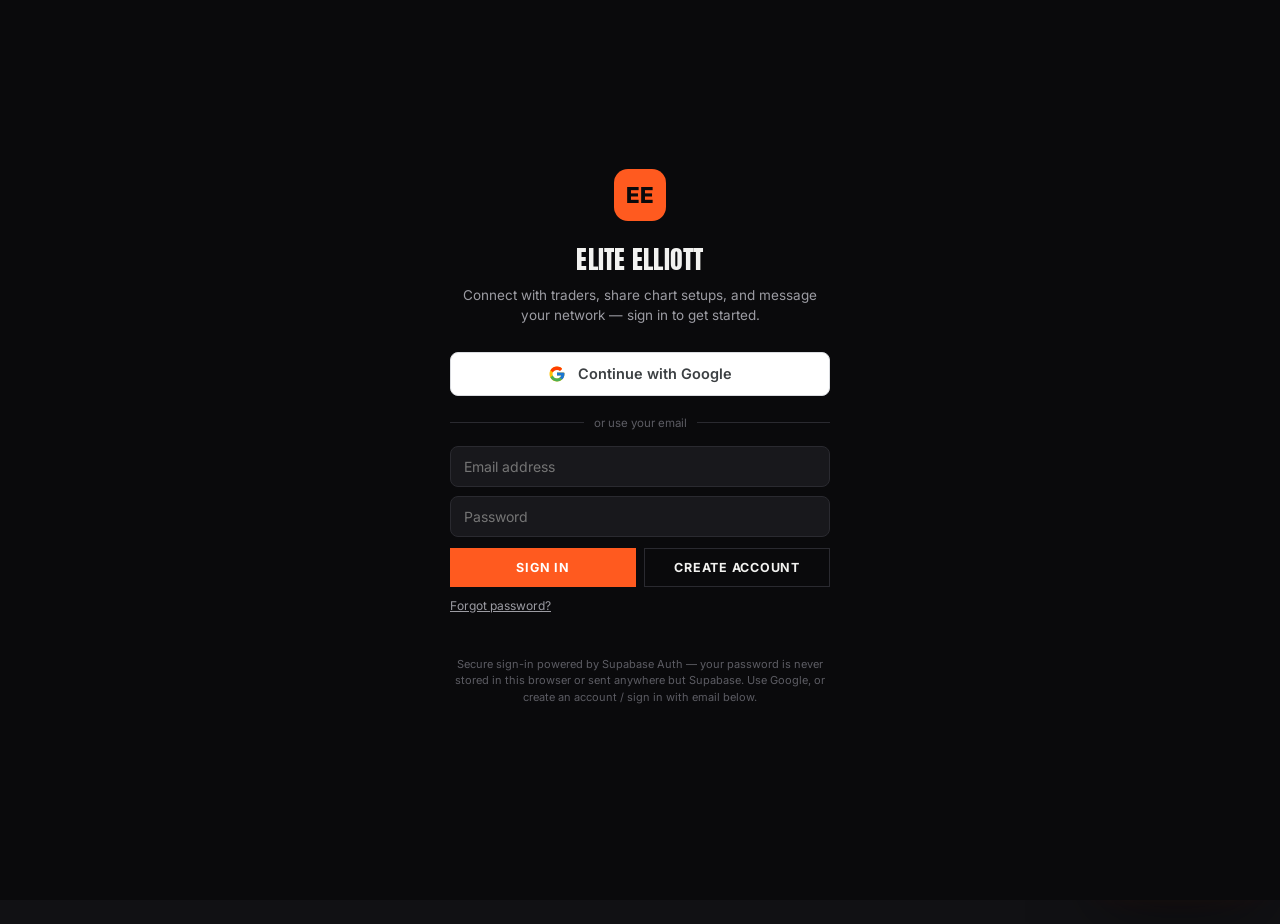
==== commit e5020ee9: "Add chart panel with NEPSE chart iframe" ====
--- a/index.html
+++ b/index.html
@@ -126,6 +126,7 @@
     <button class="tab-btn" data-tab="nepal-news" onclick="showTab('nepal-news')">🇳🇵 Nepal News</button>
     <button class="tab-btn" data-tab="world-news" onclick="showTab('world-news')">🌍 World News</button>
     <button class="tab-btn" data-tab="portfolio" onclick="showTab('portfolio')">💼 Portfolio</button>
+    <button class="tab-btn" data-tab="chart" onclick="showTab('chart')">📈 Chart</button>
   </nav>
 </header>
 
@@ -328,6 +329,14 @@
   <div class="panel" id="panel-portfolio" style="padding:0;">
     <iframe id="portfolio-frame" title="NEPSE Portfolio"
       src="portfolio.html"
+      style="width:100%; height:85vh; min-height:640px; border:0; display:block; background:#0B0E11;"
+      loading="lazy"></iframe>
+  </div>
+
+  <!-- CHART PANEL -->
+  <div class="panel" id="panel-chart" style="padding:0;">
+    <iframe id="chart-frame" title="NEPSE Chart"
+      src="chart_2.html"
       style="width:100%; height:85vh; min-height:640px; border:0; display:block; background:#0B0E11;"
       loading="lazy"></iframe>
   </div>
--- a/css/style.css
+++ b/css/style.css
@@ -0,0 +1,400 @@
+
+  :root{
+    --bg:#0A0A0C; --panel:#111114; --panel-2:#18181C; --line:#2A2A30; --line-soft:#1E1E23;
+    --ink:#F2F2F0; --ink-dim:#9C9CA3; --ink-faint:#5C5C63;
+    --bull:#3ECF7E; --bull-bg:rgba(62,207,126,.12);
+    --bear:#FF4D3D; --bear-bg:rgba(255,77,61,.12);
+    --neutral:#8A8A93; --neutral-bg:rgba(138,138,147,.14);
+    --gold:#FF5A1F; --gold-2:#FF8A3D; --gold-ink:#0A0A0C;
+    --radius:0px; --radius-sm:0px; --radius-lg:0px;
+    --font-display:'Anton',Impact,'Arial Narrow',sans-serif;
+    --font-body:'Inter',-apple-system,BlinkMacSystemFont,'Segoe UI',Roboto,sans-serif;
+    --font-mono:'IBM Plex Mono','Roboto Mono','SFMono-Regular',Menlo,Consolas,monospace;
+    --ease:cubic-bezier(.22,1,.36,1);
+    --shadow-sm:0 1px 2px rgba(0,0,0,.4);
+    --shadow-md:0 10px 30px rgba(0,0,0,.5);
+    --shadow-lg:0 24px 70px rgba(0,0,0,.65);
+    --shadow-gold:0 0 40px rgba(255,90,31,.35);
+  }
+  *,*::before,*::after{box-sizing:border-box;}
+  html,body{height:100%;}
+  html{scrollbar-color:var(--line) transparent; scrollbar-width:thin; scroll-behavior:smooth;}
+  body{margin:0; background:var(--bg); color:var(--ink); font-family:var(--font-body); -webkit-tap-highlight-color:transparent;}
+  button,input,textarea,select{font-family:inherit; color:inherit;}
+  ::-webkit-scrollbar{width:8px; height:8px;} ::-webkit-scrollbar-thumb{background:var(--line); border-radius:4px;} ::-webkit-scrollbar-thumb:hover{background:var(--ink-faint);}
+  :focus-visible{outline:2px solid var(--gold); outline-offset:2px; box-shadow:0 0 0 5px rgba(255,90,31,.2); border-radius:0;}
+  @media (prefers-reduced-motion:reduce){ *{animation-duration:.01ms !important; transition-duration:.01ms !important;} }
+  img{max-width:100%; display:block;}
+  a{color:inherit;}
+
+  /* ---------- cinematic section labels + reveal motion ---------- */
+  .kicker{font-family:var(--font-mono); font-size:11px; letter-spacing:.16em; text-transform:uppercase; color:var(--gold); display:flex; align-items:center; gap:8px; margin-bottom:10px; font-weight:600;}
+  .kicker::before{content:""; width:20px; height:2px; background:var(--gold); display:inline-block;}
+  .reveal{opacity:0; transform:translateY(24px); transition:opacity .7s var(--ease), transform .7s var(--ease);}
+  .reveal.in{opacity:1; transform:translateY(0);}
+  .tagline-banner{font-family:var(--font-mono); font-size:12px; letter-spacing:.22em; text-transform:uppercase; color:var(--ink-dim); text-align:center;}
+  .tagline-banner b{color:var(--gold);}
+
+  /* ---------- topbar / nav ---------- */
+  header.topbar{position:sticky; top:0; z-index:30; background:rgba(10,10,12,.9); backdrop-filter:blur(14px) saturate(140%); -webkit-backdrop-filter:blur(14px) saturate(140%); border-bottom:1px solid var(--line);}
+  .topbar-inner{max-width:1160px; margin:0 auto; padding:16px 24px; display:flex; align-items:center; justify-content:space-between; gap:16px;}
+  .brand{display:flex; align-items:center; gap:10px;}
+  .brand .mark{width:34px; height:34px; border-radius:0; background:var(--gold); color:var(--gold-ink); display:flex; align-items:center; justify-content:center; font-weight:400; font-size:16px; flex-shrink:0; font-family:var(--font-display);}
+  .brand .name{font-weight:400; font-size:20px; letter-spacing:.01em; font-family:var(--font-display); text-transform:uppercase;}
+  .brand .tag{font-size:10px; color:var(--ink-faint); margin-top:-1px; font-family:var(--font-mono); letter-spacing:.1em; text-transform:uppercase;}
+  .top-actions{display:flex; align-items:center; gap:10px;}
+  .btn{border:1px solid transparent; border-radius:0; padding:11px 20px; font-weight:700; font-size:12.5px; letter-spacing:.06em; text-transform:uppercase; cursor:pointer; display:inline-flex; align-items:center; gap:6px; transition:transform .15s var(--ease), opacity .15s, box-shadow .2s, background .15s, color .15s, border-color .15s;}
+  .btn:active{transform:scale(.97);}
+  .btn-gold{background:var(--gold); color:#fff; box-shadow:none;}
+  .btn-gold:hover{background:var(--gold-2); box-shadow:var(--shadow-gold);}
+  .btn-ghost{background:transparent; border:1px solid var(--line); color:var(--ink);}
+  .btn-ghost:hover{border-color:var(--ink);}
+  .btn-outline-bull{background:var(--bull-bg); color:var(--bull); border:1px solid rgba(62,207,126,.3);}
+  .btn-outline-bear{background:var(--bear-bg); color:var(--bear); border:1px solid rgba(255,77,61,.3);}
+  .btn-sm{padding:8px 14px; font-size:11px; border-radius:0;}
+  .btn:disabled{opacity:.4; cursor:not-allowed; filter:none; box-shadow:none;}
+
+  .icon-btn{position:relative; width:36px; height:36px; border-radius:0; border:1px solid var(--line); background:var(--panel); display:flex; align-items:center; justify-content:center; cursor:pointer; font-size:15px; flex-shrink:0; transition:border-color .15s, transform .15s var(--ease);}
+  .icon-btn:hover{border-color:var(--gold);}
+  .icon-btn:active{transform:scale(.92);}
+  .icon-btn .dot{position:absolute; top:-2px; right:-2px; min-width:16px; height:16px; padding:0 3px; border-radius:8px; background:var(--bear); color:#fff; font-size:10px; font-weight:800; display:flex; align-items:center; justify-content:center; border:2px solid var(--bg);}
+  .icon-btn .dot:empty{display:none;}
+
+  .avatar{width:36px; height:36px; border-radius:0; display:flex; align-items:center; justify-content:center; font-weight:700; font-size:13px; color:#fff; flex-shrink:0; font-family:var(--font-display);}
+  .avatar.sm{width:28px; height:28px; font-size:11px;}
+  .avatar.lg{width:56px; height:56px; font-size:18px;}
+
+  nav.tabs{max-width:1160px; margin:0 auto; padding:0 24px; display:flex; gap:4px; overflow-x:auto; border-bottom:1px solid var(--line-soft);}
+  .tab-btn{border:none; background:none; padding:14px 16px; font-size:11.5px; font-weight:700; letter-spacing:.08em; text-transform:uppercase; color:var(--ink-faint); cursor:pointer; border-bottom:2px solid transparent; white-space:nowrap; display:flex; align-items:center; gap:6px; transition:color .15s, border-color .2s var(--ease); font-family:var(--font-mono);}
+  .tab-btn:hover{color:var(--ink-dim);}
+  .tab-btn.active{color:var(--ink); border-bottom-color:var(--gold);}
+  .tab-badge{background:var(--bear); color:#fff; font-size:10px; font-weight:800; border-radius:8px; padding:1px 5px; min-width:16px; text-align:center;}
+
+  .tape{overflow:hidden; white-space:nowrap; background:var(--panel); border-bottom:1px solid var(--line);}
+  .tape-track{display:inline-flex; width:max-content; animation:tape-scroll 32s linear infinite; padding:9px 0;}
+  .tape.empty .tape-track{animation:none;}
+  @keyframes tape-scroll{ 0%{transform:translateX(0);} 100%{transform:translateX(-50%);} }
+  .tape-seg{display:inline-flex; align-items:center; gap:7px; padding:0 22px; font-family:var(--font-mono); font-size:12px; border-right:1px solid var(--line-soft); color:var(--ink-dim);}
+  .tape-seg b{color:var(--ink); font-weight:700;}
+  .tape-seg.bull{color:var(--bull);} .tape-seg.bear{color:var(--bear);}
+
+  main{max-width:1160px; margin:0 auto; padding:28px 24px 90px;}
+  .panel{display:none;}
+  .panel.active{display:block;}
+
+  /* ---------- watchlist strip ---------- */
+  .wl-card{background:var(--panel); border:1px solid var(--line); border-radius:var(--radius); padding:12px 14px; margin-bottom:16px; box-shadow:var(--shadow-sm);}
+  .wl-head{display:flex; align-items:center; justify-content:space-between; margin-bottom:10px;}
+  .wl-head h4{margin:0; font-size:12px; text-transform:uppercase; letter-spacing:.5px; color:var(--ink-dim); font-weight:800;}
+  .wl-row{display:flex; gap:8px; overflow-x:auto; padding-bottom:2px;}
+  .wl-chip{flex-shrink:0; background:var(--panel-2); border:1px solid var(--line); border-radius:10px; padding:8px 12px; font-family:var(--font-mono); min-width:120px;}
+  .wl-chip .t{font-size:12.5px; font-weight:800; display:flex; align-items:center; justify-content:space-between; gap:6px;}
+  .wl-chip .t button{background:none; border:none; color:var(--ink-faint); cursor:pointer; font-size:12px; padding:0;}
+  .wl-chip .p{font-size:11px; margin-top:2px;}
+  .wl-chip .p.up{color:var(--bull);} .wl-chip .p.down{color:var(--bear);}
+  .wl-chip .wl-spark{display:block; width:100%; height:40px; object-fit:cover; margin-top:6px; border-radius:4px; background:var(--panel); filter:invert(1) hue-rotate(180deg) contrast(1.15);}
+  .wl-chip .wl-spark.hidden{display:none;}
+  .wl-add{display:flex; gap:6px; margin-top:10px;}
+  .wl-add input{flex:1; background:var(--panel-2); border:1px solid var(--line); border-radius:8px; padding:8px 10px; font-size:12.5px; font-family:var(--font-mono);}
+
+  /* ---------- filter bar / feed ---------- */
+  .filter-bar{display:flex; align-items:center; justify-content:space-between; gap:12px; flex-wrap:wrap; margin-bottom:20px;}
+  .chip-row{display:flex; gap:8px; flex-wrap:wrap;}
+  .chip{background:transparent; border:1px solid var(--line); color:var(--ink-dim); padding:8px 16px; border-radius:0; font-size:11.5px; font-weight:700; letter-spacing:.05em; text-transform:uppercase; cursor:pointer; transition:background .15s, color .15s, border-color .15s;}
+  .chip:hover{border-color:var(--gold); color:var(--ink);}
+  .chip.active{background:var(--ink); color:var(--bg); border-color:var(--ink);}
+  .chip.active[data-s="bullish"]{background:var(--bull); border-color:var(--bull); color:#fff;}
+  .chip.active[data-s="bearish"]{background:var(--bear); border-color:var(--bear); color:#fff;}
+  .chip.active[data-s="neutral"]{background:var(--neutral); border-color:var(--neutral); color:#fff;}
+  select.sort-select{background:var(--panel); border:1px solid var(--line); color:var(--ink); padding:9px 14px; border-radius:0; font-size:11.5px; font-weight:700; letter-spacing:.05em; text-transform:uppercase; font-family:var(--font-mono);}
+
+  .feed{display:grid; grid-template-columns:repeat(auto-fill,minmax(280px,1fr)); gap:1px; background:var(--line);}
+  .post-card{background:var(--panel); border:none; border-radius:0; overflow:hidden; cursor:pointer; display:flex; flex-direction:column; box-shadow:none; transition:box-shadow .2s;}
+  .post-card:hover{transform:none; box-shadow:inset 0 0 0 2px var(--gold);}
+  .post-thumb{position:relative; aspect-ratio:16/10; background:var(--panel-2); overflow:hidden;}
+  .post-thumb img{width:100%; height:100%; object-fit:cover;}
+  .sent-badge{position:absolute; top:10px; left:10px; font-family:var(--font-mono); font-size:12px; font-weight:700; padding:4px 9px; border-radius:6px; display:flex; align-items:center; gap:4px; backdrop-filter:blur(6px);}
+  .sent-badge.bullish{background:rgba(63,107,78,.9); color:#fff;}
+  .sent-badge.bearish{background:rgba(168,64,47,.9); color:#fff;}
+  .sent-badge.neutral{background:rgba(107,103,92,.9); color:#fff;}
+  .tf-badge{position:absolute; top:10px; right:10px; font-size:11px; font-weight:700; background:rgba(11,14,17,.75); color:#fff; padding:4px 8px; border-radius:6px;}
+  .post-body{padding:12px 14px 14px; flex:1; display:flex; flex-direction:column; gap:8px;}
+  .post-caption{font-size:13px; color:var(--ink-dim); line-height:1.4; display:-webkit-box; -webkit-line-clamp:2; -webkit-box-orient:vertical; overflow:hidden;}
+  .post-meta{display:flex; align-items:center; justify-content:space-between; font-size:12px; color:var(--ink-faint); margin-top:auto;}
+  .post-author{display:flex; align-items:center; gap:6px;}
+  .post-stats{display:flex; gap:12px;}
+  .post-stats span{display:flex; align-items:center; gap:4px;}
+
+  .empty-state{text-align:center; padding:60px 20px; color:var(--ink-dim);}
+  .empty-state .em{font-size:38px; margin-bottom:10px;}
+  .hidden-note{grid-column:1/-1; text-align:center; font-size:12px; color:var(--ink-faint); padding:6px 0 2px;}
+
+  .fab{position:fixed; right:24px; bottom:24px; z-index:35; background:var(--gold); color:#fff; border:none; border-radius:0; padding:15px 24px; font-weight:700; font-size:12.5px; letter-spacing:.06em; text-transform:uppercase; box-shadow:var(--shadow-lg), var(--shadow-gold); cursor:pointer; display:flex; align-items:center; gap:8px; transition:transform .18s var(--ease), background .18s;}
+  .fab:hover{transform:translateY(-2px); background:var(--gold-2);}
+  .fab:active{transform:scale(.95);}
+
+  /* ---------- friends ---------- */
+  .section-title{font-family:var(--font-mono); font-size:11px; text-transform:uppercase; letter-spacing:.14em; color:var(--gold); font-weight:700; margin:34px 0 16px; display:flex; align-items:center; gap:8px;}
+  .section-title::before{content:""; width:20px; height:2px; background:var(--gold); display:inline-block;}
+  .section-title:first-child{margin-top:0;}
+  .search-box{display:flex; align-items:center; gap:8px; background:var(--panel); border:1px solid var(--line); border-radius:var(--radius-sm); padding:10px 13px; margin-bottom:6px;}
+  .search-box input{flex:1; background:none; border:none; font-size:14px;}
+  .search-box input:focus{outline:none;}
+
+  .person-row{display:flex; align-items:center; gap:12px; background:var(--panel); border:1px solid var(--line); border-radius:0; padding:14px 16px; margin-bottom:0; margin-top:-1px; transition:border-color .15s;}
+  .person-row:hover{border-color:var(--gold); position:relative; z-index:1;}
+  .person-info{flex:1; min-width:0;}
+  .person-info .pn{font-weight:700; font-size:14px; display:flex; align-items:center; gap:6px;}
+  .person-info .ph{font-size:12px; color:var(--ink-faint); font-family:var(--font-mono);}
+  .person-info .pb{font-size:12px; color:var(--ink-dim); margin-top:2px; overflow:hidden; text-overflow:ellipsis; white-space:nowrap;}
+  .person-actions{display:flex; gap:6px; flex-shrink:0;}
+  .online-dot{width:8px; height:8px; border-radius:50%; background:var(--bull); display:inline-block; flex-shrink:0;}
+
+  .people-grid{display:grid; grid-template-columns:repeat(auto-fill,minmax(230px,1fr)); gap:1px; background:var(--line);}
+  .person-card{background:var(--panel); border:none; border-radius:0; padding:24px 16px; text-align:center; box-shadow:none; transition:box-shadow .2s;}
+  .person-card:hover{transform:none; box-shadow:inset 0 0 0 2px var(--gold);}
+  .person-card .avatar{margin:0 auto 10px;}
+  .person-card .pn{font-weight:700; font-size:14px;}
+  .person-card .ph{font-size:11.5px; color:var(--ink-faint); font-family:var(--font-mono); margin-bottom:6px;}
+  .person-card .pb{font-size:12px; color:var(--ink-dim); line-height:1.4; margin-bottom:12px; min-height:34px;}
+
+  /* ---------- messages ---------- */
+  .convo-row{display:flex; align-items:center; gap:12px; padding:12px 8px; border-radius:var(--radius-sm); cursor:pointer; margin-bottom:2px;}
+  .convo-row:hover{background:var(--panel-2);}
+  .convo-info{flex:1; min-width:0;}
+  .convo-info .cn{font-weight:700; font-size:14px; display:flex; align-items:center; justify-content:space-between; gap:8px;}
+  .convo-info .cn .ctime{font-weight:500; font-size:11px; color:var(--ink-faint);}
+  .convo-info .clast{font-size:12.5px; color:var(--ink-dim); overflow:hidden; text-overflow:ellipsis; white-space:nowrap; margin-top:1px;}
+  .convo-row.unread .clast{color:var(--ink); font-weight:600;}
+  .unread-dot{width:9px; height:9px; border-radius:50%; background:var(--gold); flex-shrink:0;}
+
+  .chat-thread{display:flex; flex-direction:column; gap:10px;}
+  .msg-bubble{max-width:78%; padding:9px 13px; border-radius:14px; font-size:13.5px; line-height:1.4;}
+  .msg-row{display:flex;}
+  .msg-row.me{justify-content:flex-end;}
+  .msg-row.me .msg-bubble{background:var(--gold); color:var(--gold-ink); border-bottom-right-radius:4px;}
+  .msg-row.them .msg-bubble{background:var(--panel-2); border:1px solid var(--line); border-bottom-left-radius:4px;}
+  .msg-time{font-size:10px; color:var(--ink-faint); margin-top:3px; display:block;}
+  .msg-row.me .msg-time{text-align:right;}
+  .typing-row{display:flex; align-items:center; gap:4px; padding:9px 13px; background:var(--panel-2); border:1px solid var(--line); border-radius:14px; width:fit-content;}
+  .typing-row span{width:6px; height:6px; border-radius:50%; background:var(--ink-faint); animation:tp 1.2s infinite ease-in-out;}
+  .typing-row span:nth-child(2){animation-delay:.2s;} .typing-row span:nth-child(3){animation-delay:.4s;}
+  @keyframes tp{0%,60%,100%{opacity:.3; transform:translateY(0);} 30%{opacity:1; transform:translateY(-3px);}}
+
+  /* ---------- modal ---------- */
+  .overlay-bg{position:fixed; inset:0; background:rgba(0,0,0,.6); backdrop-filter:blur(3px); -webkit-backdrop-filter:blur(3px); z-index:40; opacity:0; pointer-events:none; transition:opacity .2s;}
+  .overlay-bg.show{opacity:1; pointer-events:auto;}
+  .modal{position:fixed; left:50%; bottom:0; transform:translate(-50%,100%); width:100%; max-width:560px; max-height:90vh; background:var(--bg); border:1px solid var(--line); border-radius:var(--radius-lg) var(--radius-lg) 0 0; z-index:41; display:flex; flex-direction:column; transition:transform .28s var(--ease), opacity .2s, visibility 0s .28s; opacity:0; visibility:hidden; pointer-events:none; box-shadow:var(--shadow-lg);}
+  .modal.show{transform:translate(-50%,0); opacity:1; visibility:visible; pointer-events:auto; transition:transform .28s var(--ease), opacity .2s;}
+  @media(min-width:640px){ .modal{bottom:50%; transform:translate(-50%,150%); border-radius:var(--radius-lg);} .modal.show{transform:translate(-50%,50%);} }
+  .modal-head{display:flex; align-items:center; justify-content:space-between; padding:16px 18px; border-bottom:1px solid var(--line); flex-shrink:0;}
+  .modal-head .mh-info{display:flex; align-items:center; gap:10px; min-width:0;}
+  .modal-head h3{margin:0; font-size:17px; font-weight:800; overflow:hidden; text-overflow:ellipsis; white-space:nowrap;}
+  .modal-head .mh-sub{font-size:11px; color:var(--ink-faint); margin-top:1px;}
+  .modal-body{overflow-y:auto; padding:18px; flex:1;}
+  .modal-foot{padding:10px 12px; border-top:1px solid var(--line); flex-shrink:0; display:flex; gap:8px; align-items:center;}
+  .modal-foot input{flex:1; background:var(--panel); border:1px solid var(--line); border-radius:20px; padding:11px 15px; font-size:14px;}
+  .close-x{background:var(--panel-2); border:none; width:32px; height:32px; border-radius:50%; font-size:15px; cursor:pointer; flex-shrink:0;}
+
+  .field{margin-bottom:14px;}
+  .field label{display:block; font-size:12px; font-weight:700; color:var(--ink-dim); text-transform:uppercase; letter-spacing:.4px; margin-bottom:6px;}
+  .field input[type=text], .field textarea{width:100%; background:var(--panel); border:1px solid var(--line); border-radius:var(--radius-sm); padding:11px 13px; font-size:14px; transition:border-color .15s;}
+  .field input[type=text]:focus, .field textarea:focus{outline:none; border-color:var(--gold);}
+  .field textarea{resize:vertical; min-height:70px;}
+  .field .static-val{display:flex; align-items:center; gap:8px; background:var(--panel); border:1px solid var(--line); border-radius:var(--radius-sm); padding:9px 13px; font-size:14px; color:var(--ink-dim);}
+  .seg-control{display:flex; gap:8px;}
+  .seg-btn{flex:1; padding:10px; border-radius:var(--radius-sm); border:1px solid var(--line); background:var(--panel); color:var(--ink-dim); font-weight:700; font-size:13px; cursor:pointer; text-align:center; transition:background .15s, color .15s, border-color .15s, transform .1s var(--ease);}
+  .seg-btn:hover{border-color:var(--ink-faint);}
+  .seg-btn:active{transform:scale(.97);}
+  .seg-btn.sel[data-s="bullish"]{background:var(--bull); border-color:var(--bull); color:#fff;}
+  .seg-btn.sel[data-s="bearish"]{background:var(--bear); border-color:var(--bear); color:#fff;}
+  .seg-btn.sel[data-s="neutral"]{background:var(--neutral); border-color:var(--neutral); color:#fff;}
+  .tf-grid{display:grid; grid-template-columns:repeat(4,1fr); gap:6px;}
+  .tf-btn{padding:8px 4px; border-radius:var(--radius-sm); border:1px solid var(--line); background:var(--panel); color:var(--ink-dim); font-size:12px; font-weight:700; cursor:pointer; transition:background .15s, color .15s, border-color .15s;}
+  .tf-btn:hover{border-color:var(--ink-faint);}
+  .tf-btn.sel{background:var(--ink); color:var(--bg); border-color:var(--ink);}
+
+  .drop-zone{border:2px dashed var(--line); border-radius:var(--radius); text-align:center; padding:26px 14px; cursor:pointer; background:var(--panel); transition:border-color .15s, background .15s;}
+  .drop-zone:hover{border-color:var(--gold); background:var(--panel-2);}
+  .drop-zone.has-img{padding:0; border-style:solid;}
+  .drop-zone img{width:100%; border-radius:var(--radius); max-height:280px; object-fit:contain; background:#fff;}
+  .drop-zone .dz-label{color:var(--ink-dim); font-size:13px;}
+  .drop-zone .dz-label .em{font-size:26px; display:block; margin-bottom:6px;}
+
+  .detail-img{width:100%; border-radius:var(--radius-sm); background:#fff; cursor:zoom-in; margin-bottom:14px;}
+  .badge-row{display:flex; gap:8px; margin-bottom:12px; flex-wrap:wrap;}
+  .badge{font-size:12px; font-weight:700; padding:5px 10px; border-radius:6px; font-family:var(--font-mono);}
+  .badge.bullish{background:var(--bull-bg); color:var(--bull);} .badge.bearish{background:var(--bear-bg); color:var(--bear);} .badge.neutral{background:var(--neutral-bg); color:var(--neutral);}
+  .badge.tf{background:var(--panel-2); color:var(--ink-dim);}
+  .detail-caption{font-size:14.5px; line-height:1.55; color:var(--ink); margin-bottom:16px; white-space:pre-wrap;}
+  .detail-actions{display:flex; gap:8px; margin-bottom:18px; flex-wrap:wrap;}
+  .author-row{font-size:12px; color:var(--ink-faint); margin-bottom:14px; display:flex; align-items:center; gap:8px;}
+  .comments-title{font-size:13px; font-weight:800; text-transform:uppercase; letter-spacing:.4px; color:var(--ink-dim); margin:0 0 10px;}
+  .comment{background:var(--panel); border-radius:var(--radius-sm); padding:10px 12px; margin-bottom:8px;}
+  .comment .ca{font-size:12.5px; font-weight:700; color:var(--gold);}
+  .comment .ct{font-size:11px; color:var(--ink-faint); margin-left:6px;}
+  .comment .cb{font-size:13.5px; margin-top:3px; line-height:1.4;}
+  .comment-form{display:flex; gap:8px; margin-top:10px;}
+  .comment-form input{flex:1; background:var(--panel); border:1px solid var(--line); border-radius:20px; padding:10px 15px; font-size:14px;}
+
+  .lightbox{position:fixed; inset:0; background:rgba(0,0,0,.92); z-index:60; display:none; align-items:center; justify-content:center; padding:20px;}
+  .lightbox.show{display:flex;}
+  .lightbox img{max-width:100%; max-height:100%; border-radius:8px;}
+  .lightbox-close{position:absolute; top:18px; right:18px; background:var(--panel-2); border:none; color:#fff; width:38px; height:38px; border-radius:50%; font-size:16px; cursor:pointer;}
+
+  .toast{position:fixed; bottom:26px; left:50%; transform:translateX(-50%) translateY(10px); background:var(--panel-2); border:1px solid var(--line); padding:10px 18px; border-radius:20px; font-size:13px; font-weight:600; z-index:80; opacity:0; transition:opacity .2s, transform .2s; pointer-events:none; max-width:90vw; text-align:center;}
+  .toast.show{opacity:1; transform:translateX(-50%) translateY(0);}
+  .loading{text-align:center; padding:60px 0; color:var(--ink-faint);}
+
+  /* ---------- google-style login ---------- */
+  .login-gate{position:fixed; inset:0; background:var(--bg); z-index:100; display:flex; align-items:center; justify-content:center; padding:20px;}
+  .login-gate.hide{display:none;}
+  .login-card{width:100%; max-width:380px; text-align:center;}
+  .login-card .mark{width:52px; height:52px; font-size:22px; margin:0 auto 18px;}
+  .login-card h2{margin:0 0 6px; font-size:26px; font-weight:400; font-family:var(--font-display); text-transform:uppercase; letter-spacing:.01em;}
+  .login-card p{margin:0 0 26px; font-size:13.5px; color:var(--ink-dim); line-height:1.5;}
+  .gsi-btn{width:100%; background:#fff; color:#3c4043; border:1px solid #dadce0; border-radius:8px; padding:12px 16px; font-size:14.5px; font-weight:600; cursor:pointer; display:flex; align-items:center; justify-content:center; gap:12px; transition:box-shadow .15s;}
+  .gsi-btn:hover{box-shadow:0 1px 6px rgba(0,0,0,.35);}
+  .login-note{margin-top:16px !important; font-size:11px !important; color:var(--ink-faint) !important; line-height:1.5;}
+
+  .login-divider{display:flex; align-items:center; gap:10px; margin:20px 0 16px; color:var(--ink-faint); font-size:11.5px;}
+  .login-divider::before, .login-divider::after{content:""; flex:1; height:1px; background:var(--line);}
+  .email-login-form{display:flex; flex-direction:column; gap:9px; text-align:left;}
+  .email-login-form input{width:100%; background:var(--panel-2); border:1px solid var(--line); border-radius:8px; padding:11px 13px; font-size:14px;}
+  .email-login-form input:focus{outline:none; border-color:var(--gold);}
+  .email-login-actions{display:flex; gap:8px; margin-top:2px;}
+  .email-forgot-link{background:none; border:none; color:var(--ink-dim); font-size:12px; text-decoration:underline; cursor:pointer; padding:2px 0; align-self:flex-start;}
+  .email-login-msg{font-size:12px; min-height:16px; color:var(--bear);}
+  .email-login-msg.ok{color:var(--bull);}
+
+  .acct-overlay{position:fixed; inset:0; background:rgba(0,0,0,.5); backdrop-filter:blur(3px); -webkit-backdrop-filter:blur(3px); z-index:101; display:none; align-items:center; justify-content:center; padding:20px; opacity:0; transition:opacity .18s;}
+  .acct-overlay.show{display:flex; opacity:1;}
+  .acct-card{width:100%; max-width:340px; background:#fff; color:#202124; border-radius:12px; overflow:hidden; box-shadow:0 4px 30px rgba(0,0,0,.5); animation:acct-in .18s var(--ease);}
+  @keyframes acct-in{ from{transform:scale(.96); opacity:0;} to{transform:scale(1); opacity:1;} }
+  .acct-head{padding:22px 24px 14px; text-align:center;}
+  .acct-head svg{margin-bottom:8px;}
+  .acct-head h4{margin:0 0 4px; font-size:16px; font-weight:500;}
+  .acct-head p{margin:0; font-size:12.5px; color:#5f6368;}
+  .acct-row{display:flex; align-items:center; gap:14px; padding:11px 24px; cursor:pointer;}
+  .acct-row:hover{background:#f1f3f4;}
+  .acct-row .an{font-size:14px; font-weight:500;}
+  .acct-row .ae{font-size:12.5px; color:#5f6368;}
+  .acct-other{display:flex; align-items:center; gap:14px; padding:13px 24px; cursor:pointer; border-top:1px solid #e8eaed;}
+  .acct-other .oi{width:32px; height:32px; border-radius:50%; background:#f1f3f4; display:flex; align-items:center; justify-content:center; font-size:16px; color:#5f6368; flex-shrink:0;}
+  .acct-manual{padding:16px 24px 22px; border-top:1px solid #e8eaed; display:none;}
+  .acct-manual.show{display:block;}
+  .acct-manual input{width:100%; background:#f1f3f4; border:1px solid transparent; border-radius:6px; padding:10px 12px; font-size:13.5px; margin-bottom:8px; color:#202124;}
+  .acct-manual button{width:100%; background:#1a73e8; color:#fff; border:none; border-radius:6px; padding:10px; font-size:13.5px; font-weight:600; cursor:pointer;}
+  .acct-foot{padding:12px 24px 20px; font-size:11px; color:#80868b; text-align:center; border-top:1px solid #e8eaed;}
+
+  /* ---------- home / 3D logo ---------- */
+  .home-hero{position:relative; display:flex; flex-direction:column; align-items:center; text-align:center; padding:90px 16px 64px; margin-bottom:0; border-radius:0; background:radial-gradient(120% 100% at 50% -10%, #1a1210 0%, var(--bg) 62%); overflow:hidden; border:none; border-bottom:1px solid var(--line);}
+  .hero-bg-video{position:absolute; inset:0; width:100%; height:100%; object-fit:cover; z-index:0; opacity:.4; pointer-events:none;}
+  .hero-bg-overlay{position:absolute; inset:0; z-index:1; background:linear-gradient(180deg, rgba(10,10,12,.55) 0%, rgba(10,10,12,.75) 55%, var(--bg) 100%); pointer-events:none;}
+  .home-hero > *:not(.hero-bg-video):not(.hero-bg-overlay){position:relative; z-index:2;}
+  .logo3d-wrap{width:150px; height:150px; margin-bottom:30px; perspective:900px;}
+  .logo3d{width:100%; height:100%; position:relative; transform-style:preserve-3d; animation:logo3d-spin 10s linear infinite;}
+  @keyframes logo3d-spin{ 0%{transform:rotateY(0deg) rotateX(10deg);} 100%{transform:rotateY(360deg) rotateX(10deg);} }
+  .logo3d .face{position:absolute; inset:0; border-radius:0; display:flex; align-items:center; justify-content:center; font-weight:400; font-family:var(--font-display); font-size:44px; color:#fff; backface-visibility:hidden;}
+  .logo3d .face.front{background:linear-gradient(155deg,var(--gold-2),var(--gold)); transform:translateZ(30px); box-shadow:0 0 60px rgba(255,90,31,.4);}
+  .logo3d .face.back{background:linear-gradient(155deg,#8f2e0d,#5c1c08); transform:rotateY(180deg) translateZ(30px);}
+  .logo3d .edge{position:absolute; left:50%; top:50%; width:60px; height:150px; background:linear-gradient(90deg,#5c1c08,var(--gold),#5c1c08); transform-origin:center;}
+  .home-hero .kicker{justify-content:center;}
+  .home-hero h1{margin:0 0 16px; font-size:clamp(38px,7vw,72px); font-weight:400; letter-spacing:.01em; font-family:var(--font-display); text-transform:uppercase; line-height:1; color:var(--ink);}
+  .home-hero p{margin:0; color:var(--ink-dim); font-size:15px; max-width:480px; line-height:1.65;}
+  .hero-scroll-cue{margin-top:48px; display:flex; flex-direction:column; align-items:center; gap:8px; font-family:var(--font-mono); font-size:10px; letter-spacing:.16em; text-transform:uppercase; color:var(--gold); animation:cue-bob 2.2s ease-in-out infinite;}
+  .hero-scroll-cue::after{content:""; width:1px; height:30px; background:var(--gold);}
+  @keyframes cue-bob{ 0%,100%{transform:translateY(0); opacity:.6;} 50%{transform:translateY(6px); opacity:1;} }
+  .hero-meta-row{margin-top:30px;}
+  .hero-meta-row b{color:var(--gold);}
+
+  .home-section{margin-bottom:68px; padding-top:8px;}
+  .social-grid{display:grid; grid-template-columns:repeat(auto-fill,minmax(150px,1fr)); gap:1px; background:var(--line);}
+  .social-link{display:flex; align-items:center; gap:10px; background:var(--panel); border:none; border-radius:0; padding:16px; text-decoration:none; transition:background .15s;}
+  .social-link:hover{background:var(--panel-2);}
+  .social-link .si{width:32px; height:32px; border-radius:0; display:flex; align-items:center; justify-content:center; font-size:15px; flex-shrink:0; color:#fff;}
+  .social-link .sl-name{font-size:13px; font-weight:700; color:var(--ink); text-transform:uppercase; letter-spacing:.03em;}
+  .social-link .sl-sub{font-size:10.5px; color:var(--ink-faint); font-family:var(--font-mono);}
+
+  .acct-security-card{background:var(--panel); border:1px solid var(--line); border-radius:var(--radius); padding:16px;}
+  .acct-security-card .asc-row{display:flex; gap:8px; margin-top:10px;}
+  .acct-security-card .asc-row input{flex:1; background:var(--panel-2); border:1px solid var(--line); border-radius:8px; padding:10px 12px; font-size:13.5px;}
+  .asc-current{font-size:12px; color:var(--ink-dim); margin-top:8px; display:flex; align-items:center; gap:6px;}
+  .asc-note{font-size:11px; color:var(--ink-faint); margin-top:10px; line-height:1.5;}
+
+  .news-grid{display:grid; grid-template-columns:repeat(auto-fill,minmax(260px,1fr)); gap:1px; background:var(--line);}
+  .news-card{background:var(--panel); border:none; border-radius:0; overflow:hidden; text-decoration:none; display:flex; flex-direction:column; box-shadow:none; transition:box-shadow .2s;}
+  .news-card:hover{transform:none; box-shadow:inset 0 0 0 2px var(--gold);}
+  .news-card img{width:100%; aspect-ratio:16/9; object-fit:cover; background:var(--panel-2); filter:contrast(1.08) saturate(1.05);}
+  .news-card .nc-body{padding:18px 20px 22px;}
+  .news-card .nc-src{font-size:10px; color:var(--gold); font-weight:700; text-transform:uppercase; letter-spacing:.12em; font-family:var(--font-mono);}
+  .news-card .nc-title{font-size:16px; font-weight:400; font-family:var(--font-display); text-transform:uppercase; color:var(--ink); line-height:1.25; margin:9px 0 9px; letter-spacing:.01em;}
+  .news-card .nc-time{font-size:11px; color:var(--ink-faint);}
+  .news-source-tabs{display:flex; gap:8px; margin-bottom:14px; flex-wrap:wrap;}
+
+  .trend-list{display:flex; flex-direction:column; gap:0; border-top:1px solid var(--line);}
+  .trend-row{display:flex; align-items:center; gap:12px; background:var(--panel); border:none; border-bottom:1px solid var(--line); border-radius:0; padding:16px 4px; transition:background .15s;}
+  .trend-row:hover{background:var(--panel-2);}
+  .trend-rank{width:26px; height:26px; border-radius:50%; background:var(--panel-2); display:flex; align-items:center; justify-content:center; font-weight:800; font-size:12px; color:var(--ink-dim); flex-shrink:0;}
+  .trend-row.r1 .trend-rank{background:var(--gold); color:var(--gold-ink);}
+  .trend-row.r2 .trend-rank{background:#8A94A3; color:#0B0E11;}
+  .trend-row.r3 .trend-rank{background:#8f6d04; color:#fff;}
+  .trend-main{flex:1; min-width:0;}
+  .trend-main .tt{font-weight:800; font-size:14.5px; font-family:var(--font-mono);}
+  .trend-main .tm{font-size:11.5px; color:var(--ink-faint);}
+  .trend-score{text-align:right; font-family:var(--font-mono);}
+  .trend-score .ts-val{font-weight:800; font-size:14px;}
+  .trend-score .ts-lbl{font-size:10px; color:var(--ink-faint); text-transform:uppercase;}
+
+  /* ---------- auth extras: reset-password card, follow lists ---------- */
+  .pw-reset-card{width:100%; max-width:340px; background:var(--panel); color:var(--ink); border:1px solid var(--line); border-radius:var(--radius); padding:24px; box-shadow:var(--shadow-lg);}
+  .pw-reset-card h4{margin:0 0 6px; font-size:17px;}
+  .pw-reset-card p{margin:0 0 16px; font-size:12.5px; color:var(--ink-dim); line-height:1.5;}
+  .pw-reset-card input{width:100%; background:var(--panel-2); border:1px solid var(--line); border-radius:8px; padding:11px 13px; font-size:14px; margin-bottom:10px;}
+  .subtab-row{display:flex; gap:6px; margin-bottom:14px;}
+  .subtab-btn{flex:1; background:var(--panel); border:1px solid var(--line); color:var(--ink-dim); padding:9px 6px; border-radius:var(--radius-sm); font-size:12.5px; font-weight:700; cursor:pointer; text-align:center; transition:background .15s, color .15s, border-color .15s;}
+  .subtab-btn:hover{border-color:var(--ink-faint);}
+  .subtab-btn.active{background:var(--ink); color:var(--bg); border-color:var(--ink);}
+  .follow-sub{display:none;}
+  .follow-sub.active{display:block;}
+
+  /* ---------- LightWave-style feature panels ---------- */
+  .feature-panel{display:grid; grid-template-columns:1fr 1fr; gap:48px; align-items:center; margin-bottom:80px;}
+  .feature-panel.rev .fp-media{order:2;}
+  .feature-panel.rev .fp-copy{order:1;}
+  .fp-media{position:relative; aspect-ratio:4/3; overflow:hidden; border:1px solid var(--line); background:var(--panel);}
+  .fp-media img{width:100%; height:100%; object-fit:cover; display:block; filter:contrast(1.08) saturate(1.05);}
+  .fp-media::after{content:""; position:absolute; inset:0; background:linear-gradient(160deg, rgba(255,90,31,.15), transparent 55%); pointer-events:none;}
+  .fp-copy .kicker{margin-bottom:12px;}
+  .fp-copy h3{margin:0 0 14px; font-size:clamp(22px,3vw,32px); font-weight:400; font-family:var(--font-display); text-transform:uppercase; letter-spacing:.01em; color:var(--ink); line-height:1.1;}
+  .fp-copy p{margin:0; font-size:14.5px; line-height:1.7; color:var(--ink-dim);}
+  .fp-copy p + p{margin-top:12px;}
+  @media (max-width:760px){ .feature-panel, .feature-panel.rev{grid-template-columns:1fr;} .feature-panel.rev .fp-media{order:1;} .feature-panel.rev .fp-copy{order:2;} }
+
+  .cta-banner{text-align:center; padding:64px 24px; margin:0 0 80px; border-top:1px solid var(--line); border-bottom:1px solid var(--line); background:radial-gradient(120% 140% at 50% 0%, rgba(255,90,31,.08), transparent 60%);}
+  .cta-banner .kicker{justify-content:center;}
+  .cta-banner h2{margin:0 0 22px; font-size:clamp(24px,4vw,40px); font-weight:400; font-family:var(--font-display); text-transform:uppercase; color:var(--ink); letter-spacing:.01em;}
+  .cta-banner .btn{padding:14px 34px; font-size:13px;}
+
+  .testimonial-strip{margin-bottom:80px;}
+  .testimonial-strip h3{text-align:center; font-size:15px; font-weight:400; color:var(--ink-dim); max-width:640px; margin:0 auto 36px; line-height:1.6; font-family:var(--font-body);}
+  .testimonial-grid{display:grid; grid-template-columns:repeat(auto-fit,minmax(260px,1fr)); gap:1px; background:var(--line); border:1px solid var(--line);}
+  .testimonial-card{background:var(--panel); padding:26px 24px; display:flex; flex-direction:column; gap:14px;}
+  .testimonial-card .tq{font-size:13.5px; line-height:1.7; color:var(--ink); font-style:normal;}
+  .testimonial-card .tq::before{content:"“"; color:var(--gold); font-family:var(--font-display); font-size:22px; line-height:0; display:inline-block; margin-right:2px; vertical-align:-2px;}
+  .testimonial-card .ta{margin-top:auto; font-size:11.5px; font-family:var(--font-mono); color:var(--ink-faint); border-top:1px solid var(--line-soft); padding-top:12px;}
+  .testimonial-card .ta b{color:var(--gold); display:block; font-family:var(--font-body); font-weight:700; font-size:12.5px; margin-bottom:2px;}
+
+  .site-footer{border-top:1px solid var(--line); background:var(--panel); margin-top:40px;}
+  .footer-inner{max-width:1160px; margin:0 auto; padding:48px 24px 32px; display:grid; grid-template-columns:1.4fr 1fr 1fr; gap:32px;}
+  .footer-brand .brand{margin-bottom:10px;}
+  .footer-brand p{font-size:12.5px; color:var(--ink-faint); line-height:1.6; max-width:280px;}
+  .footer-col h5{margin:0 0 14px; font-size:11px; text-transform:uppercase; letter-spacing:.12em; color:var(--ink-dim); font-family:var(--font-mono); font-weight:700;}
+  .footer-col ul{list-style:none; margin:0; padding:0; display:flex; flex-direction:column; gap:10px;}
+  .footer-col a{font-size:13px; color:var(--ink-dim); text-decoration:none; transition:color .15s;}
+  .footer-col a:hover{color:var(--gold);}
+  .footer-bottom{max-width:1160px; margin:0 auto; padding:20px 24px 28px; border-top:1px solid var(--line-soft); display:flex; align-items:center; justify-content:space-between; gap:12px; flex-wrap:wrap; font-family:var(--font-mono); font-size:11px; color:var(--ink-faint); letter-spacing:.04em;}
+  .footer-social{display:flex; gap:10px;}
+  .footer-social a{width:30px; height:30px; border:1px solid var(--line); display:flex; align-items:center; justify-content:center; color:var(--ink-dim); text-decoration:none; font-size:13px; transition:border-color .15s, color .15s;}
+  .footer-social a:hover{border-color:var(--gold); color:var(--gold);}
+  @media (max-width:700px){ .footer-inner{grid-template-columns:1fr; gap:28px;} }
